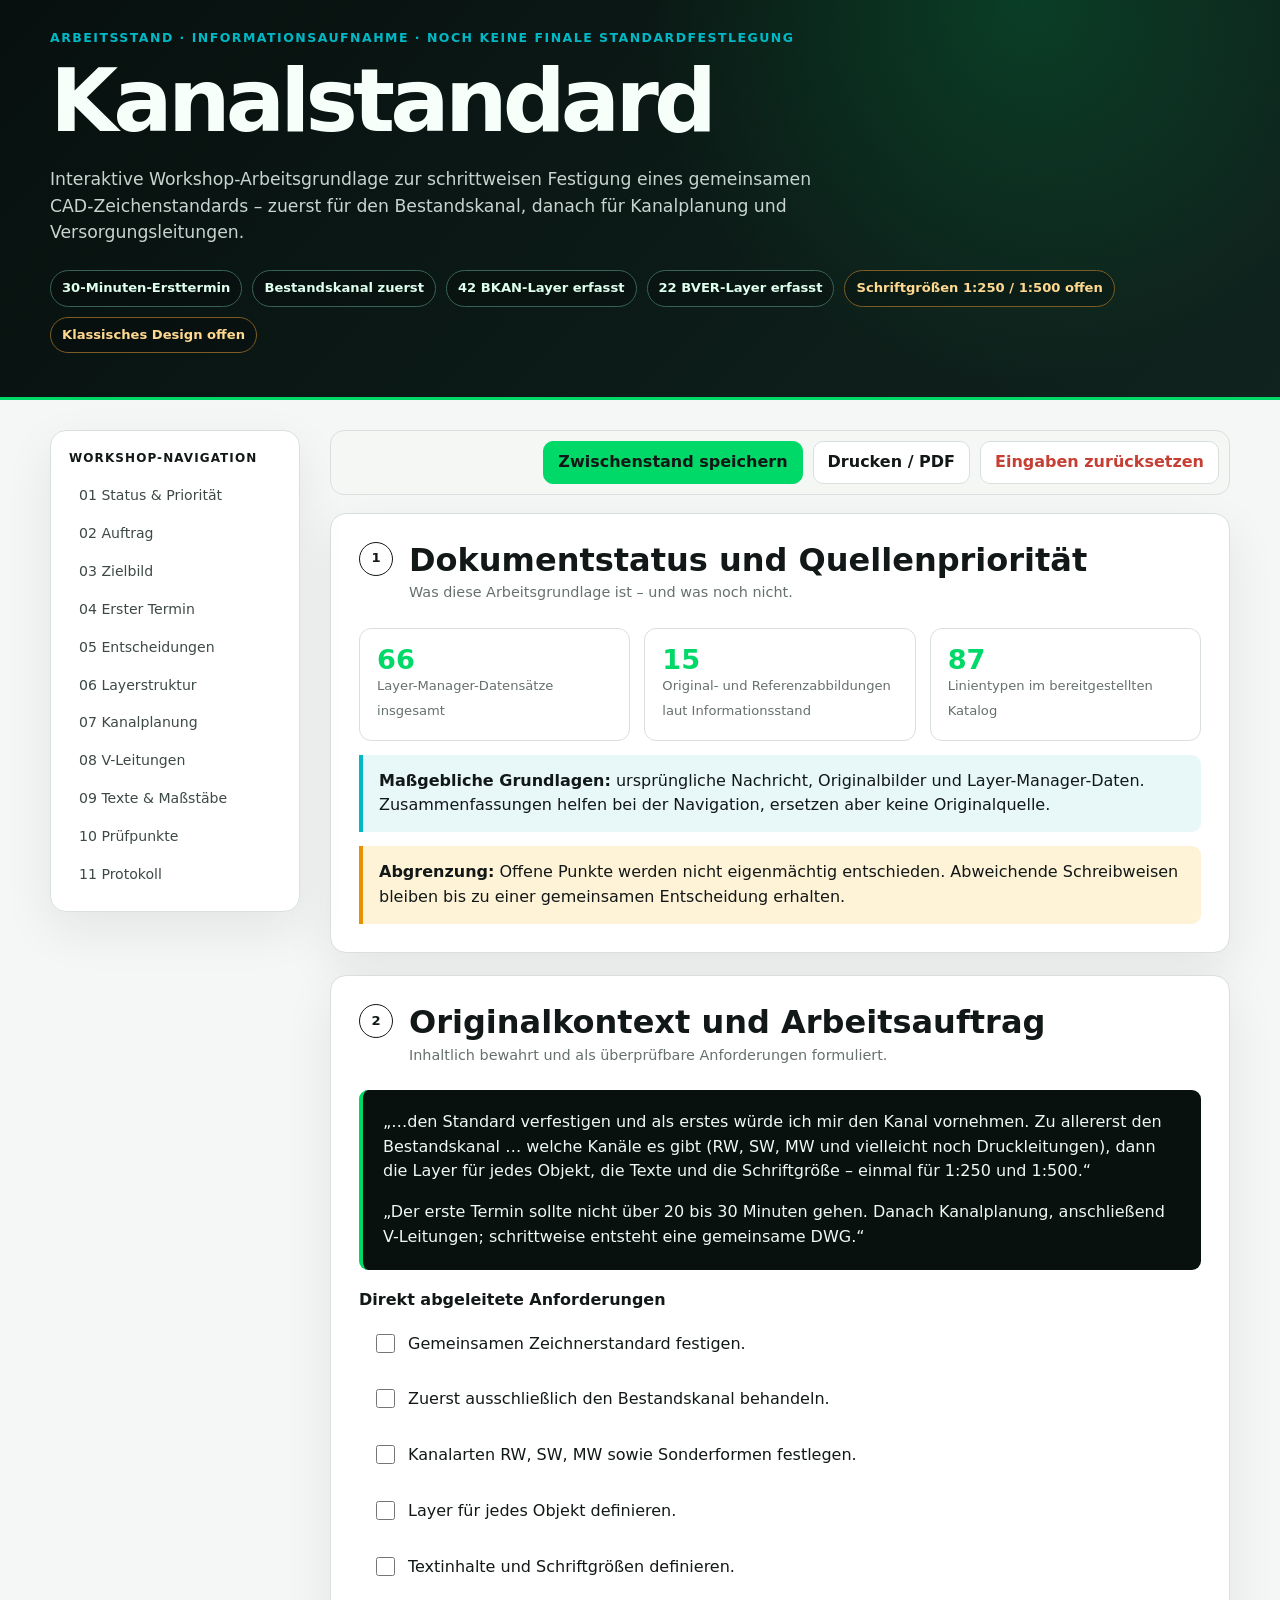
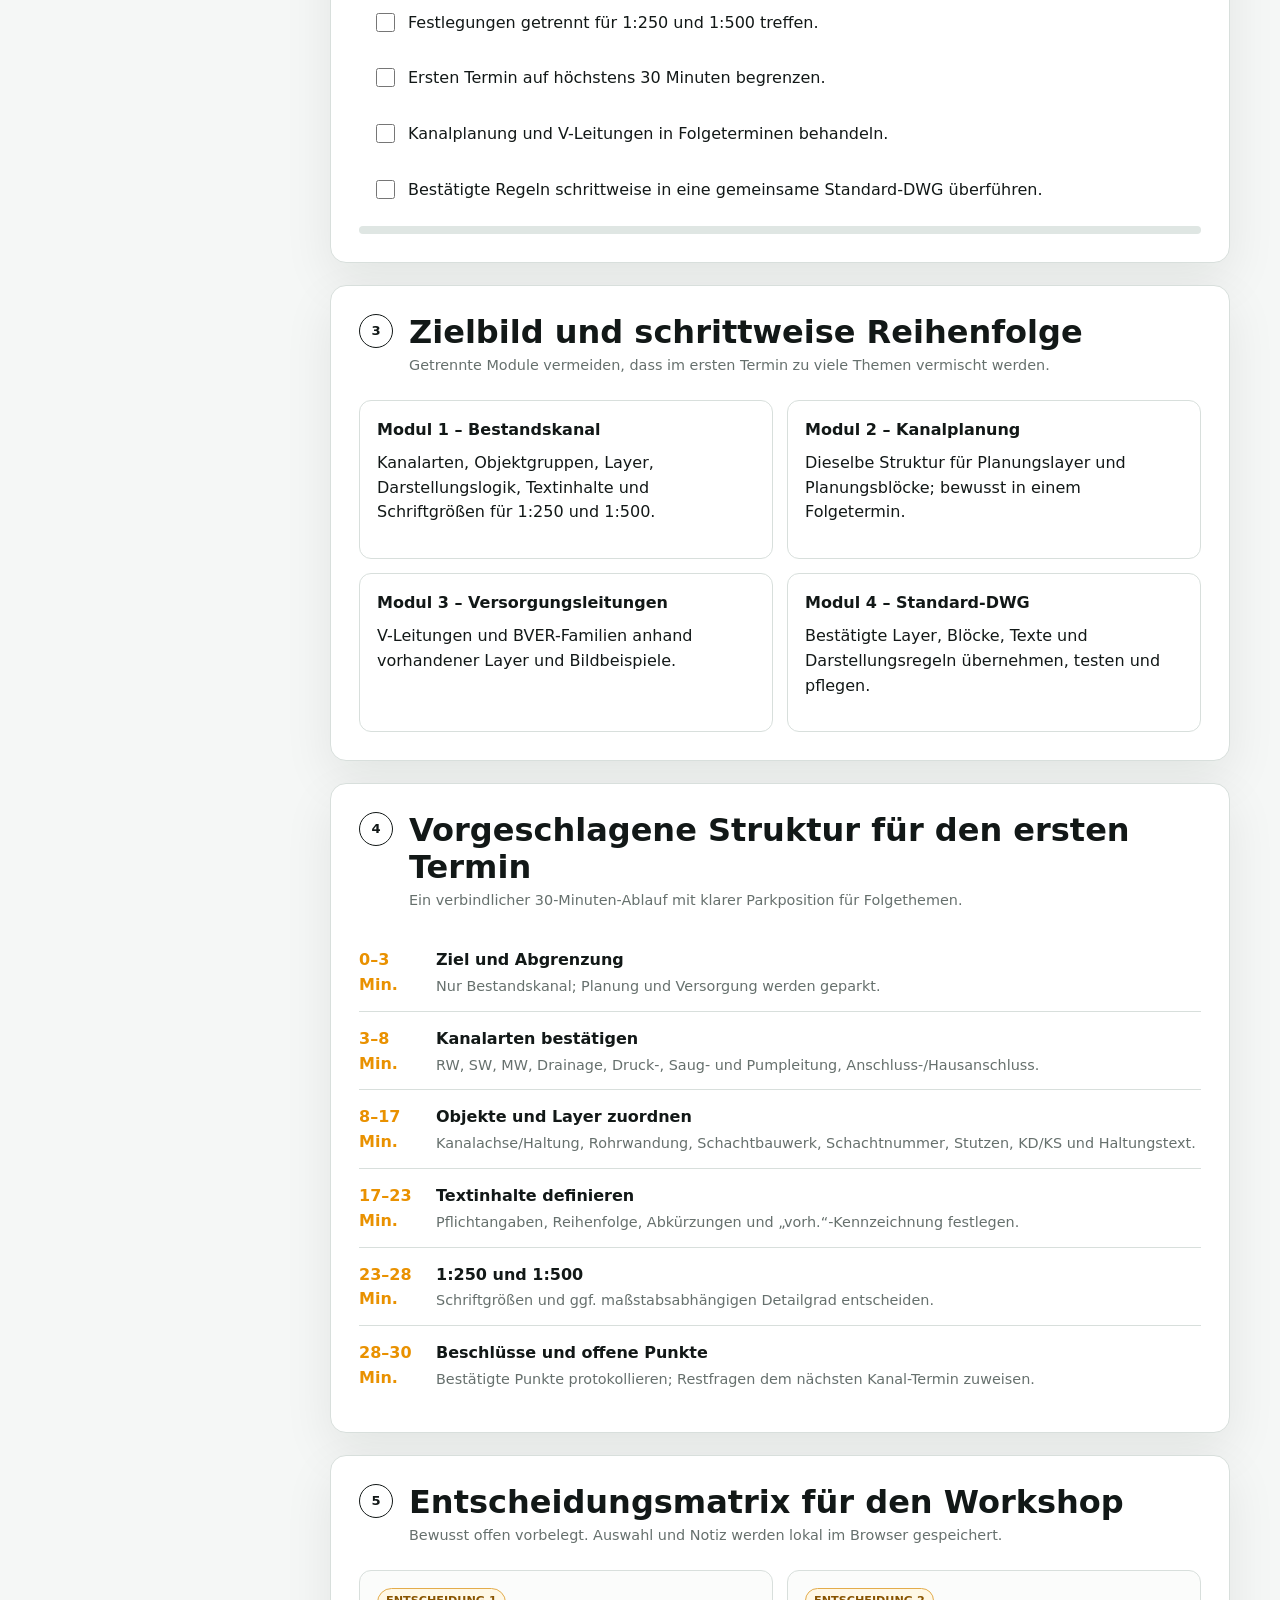
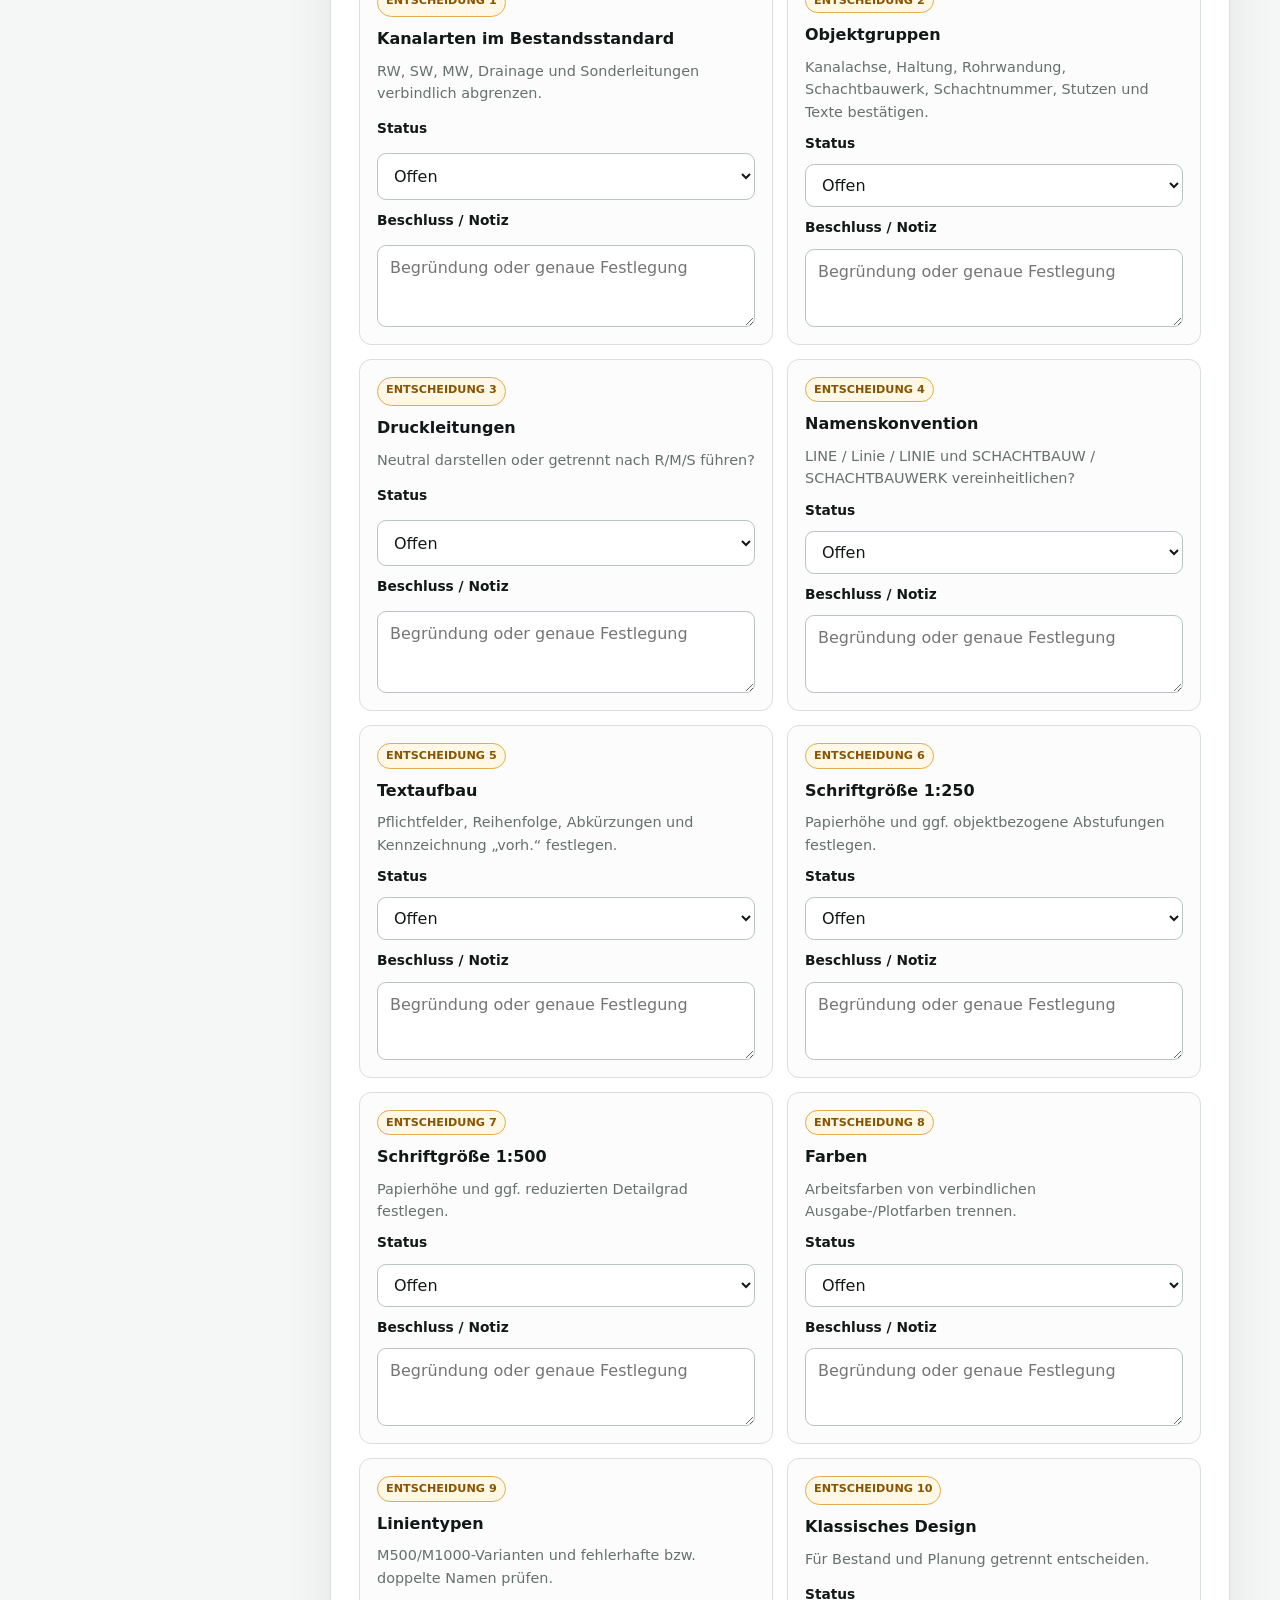
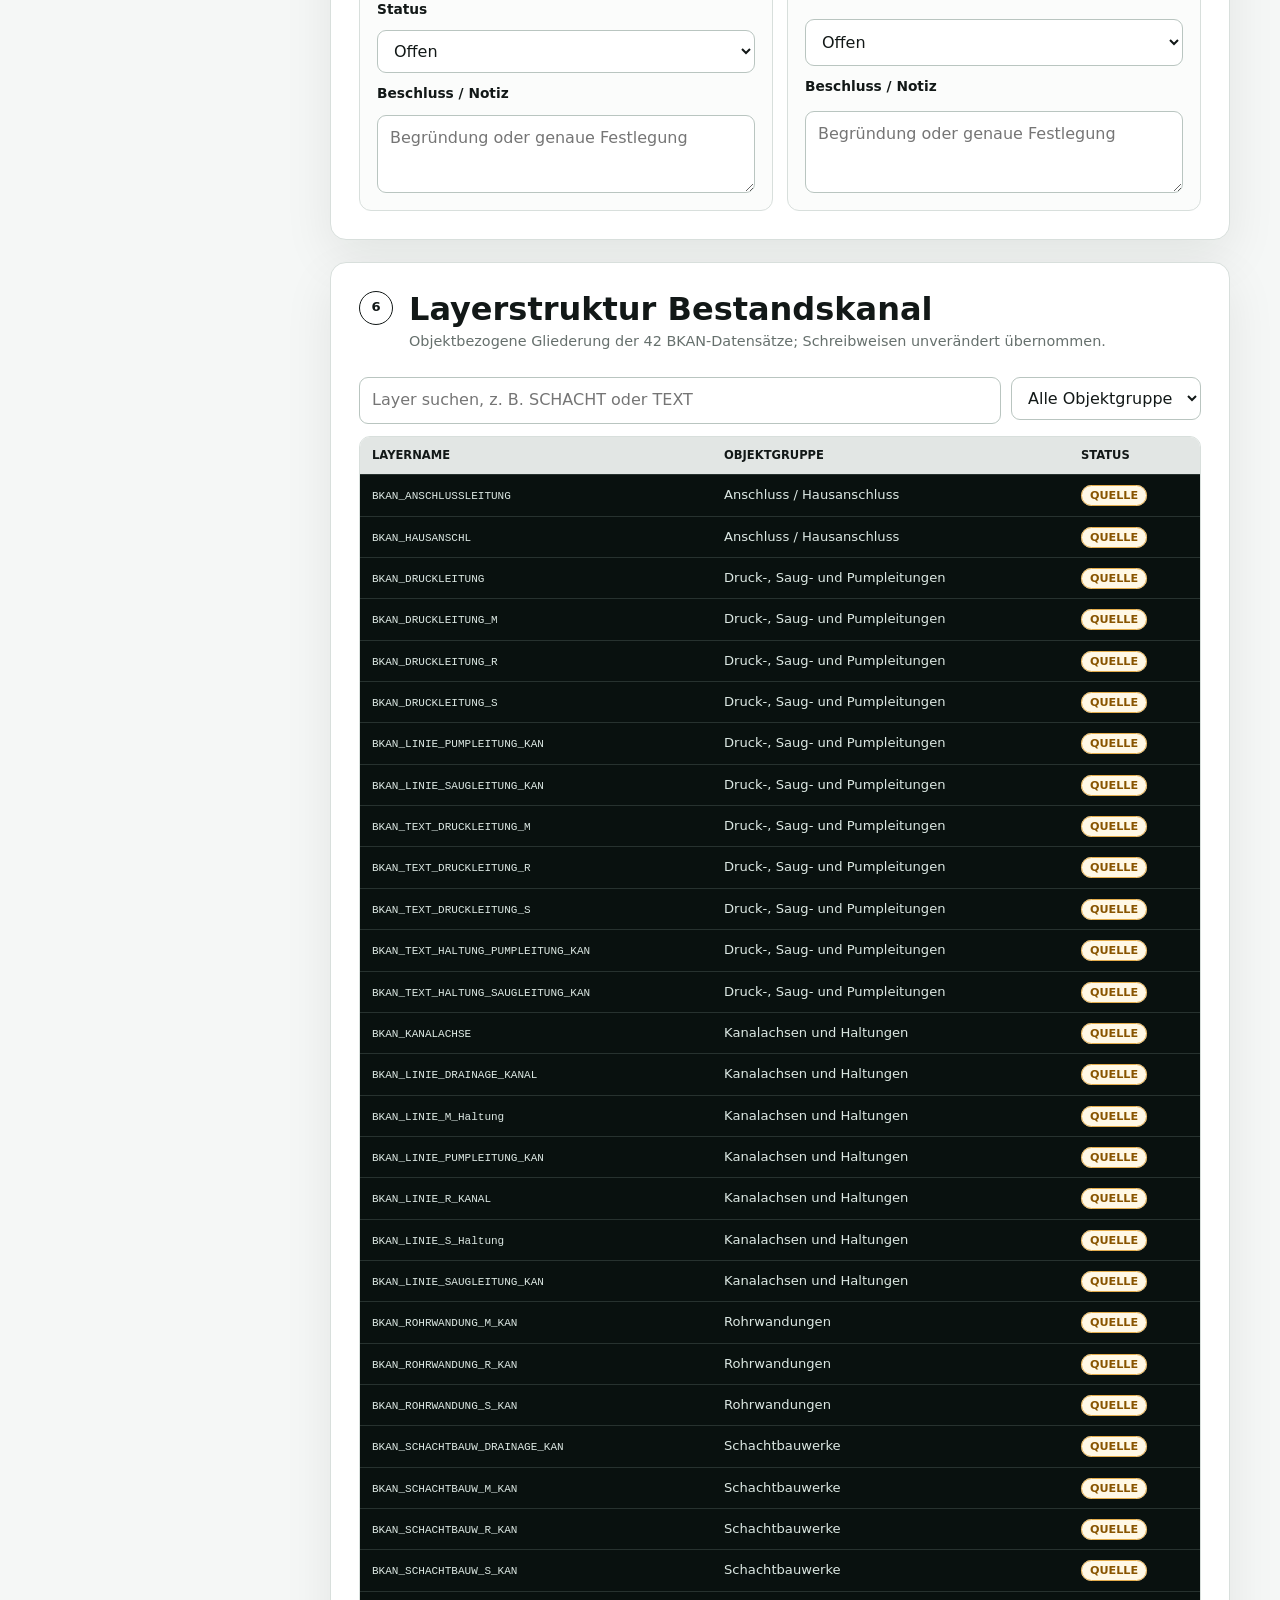
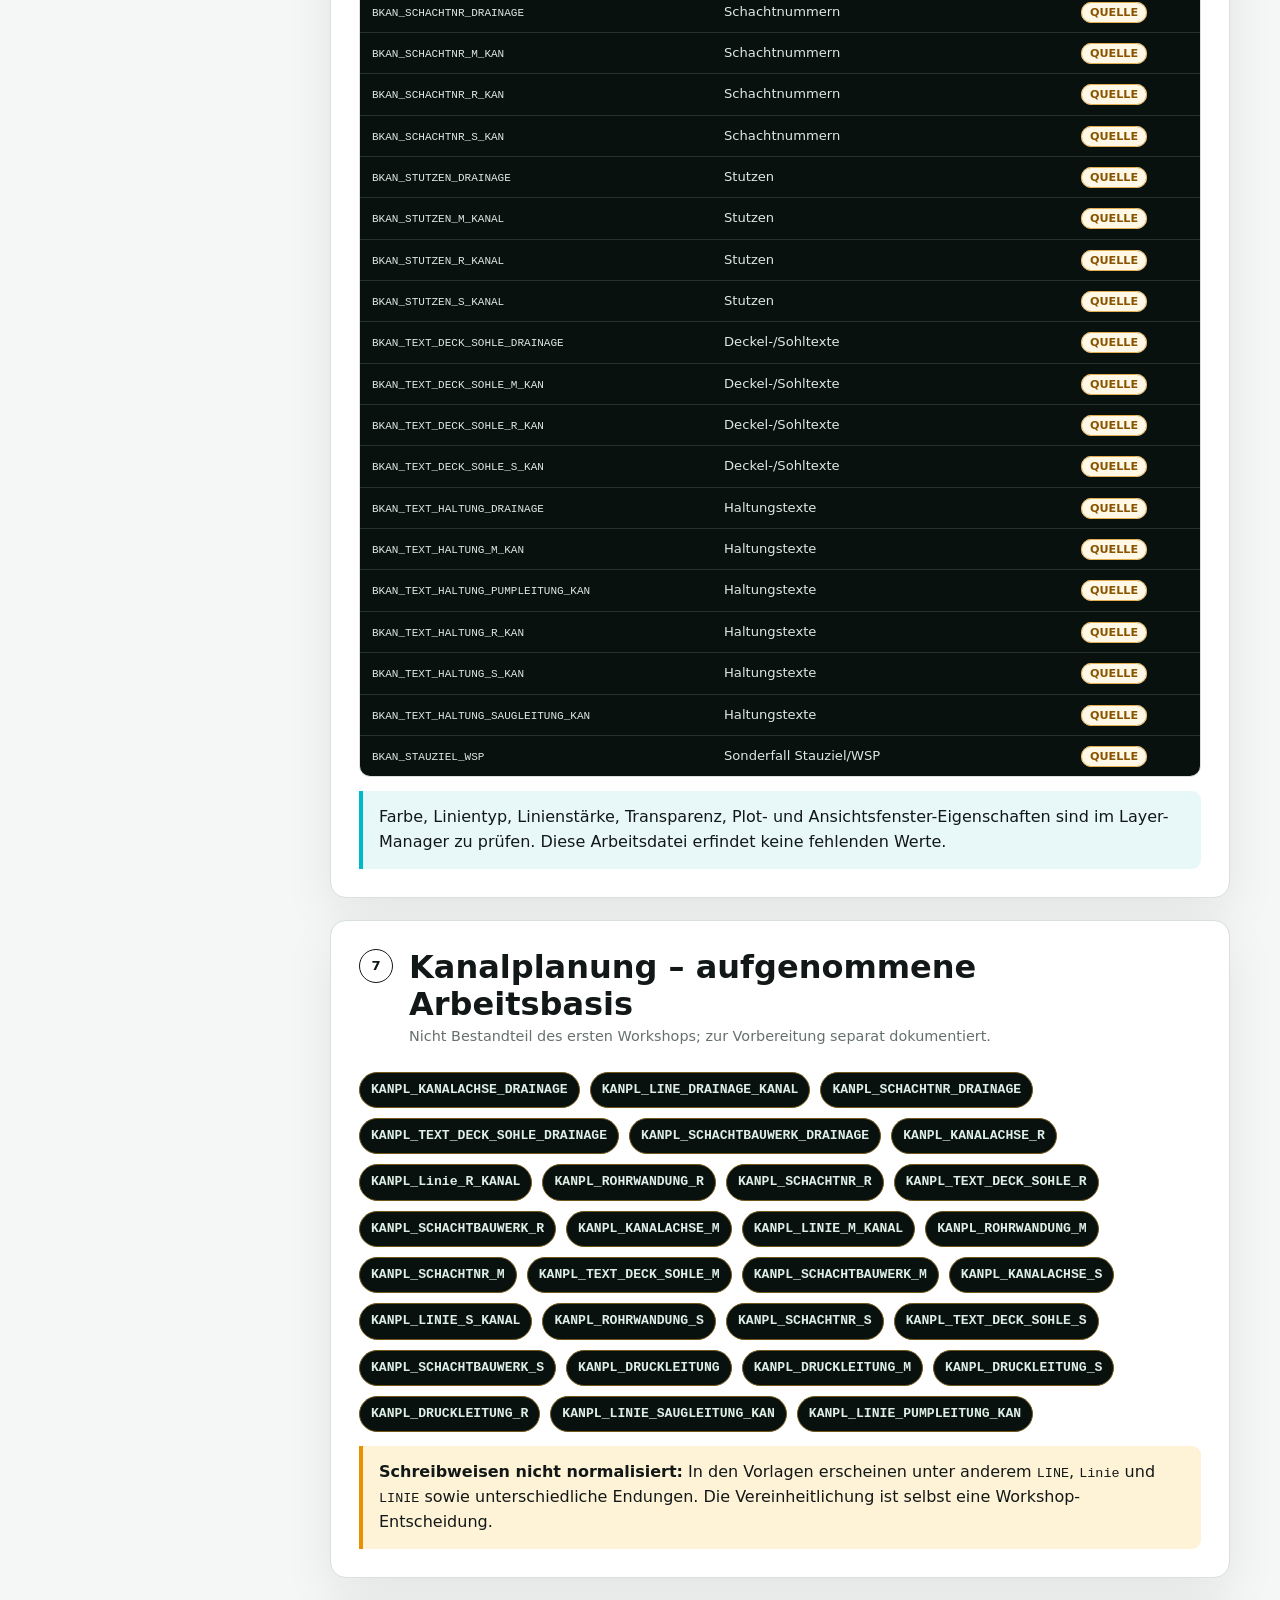
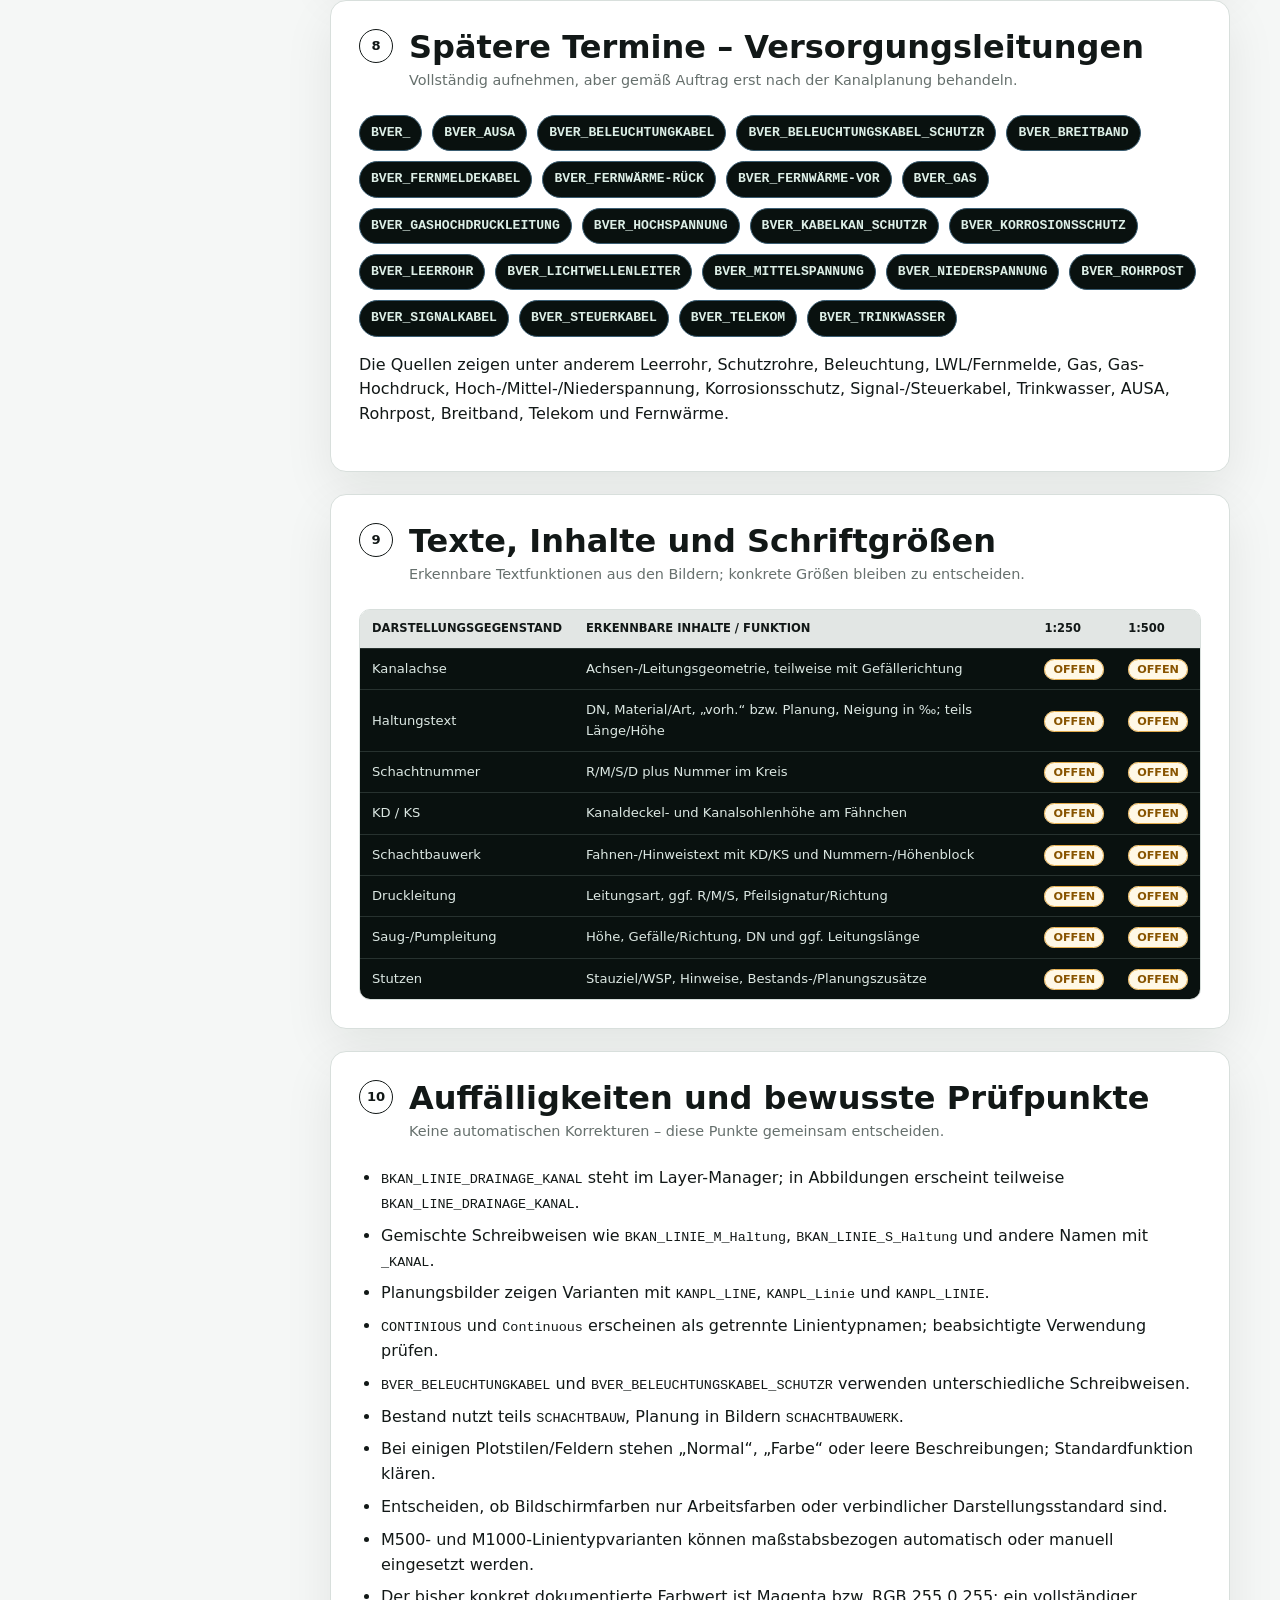
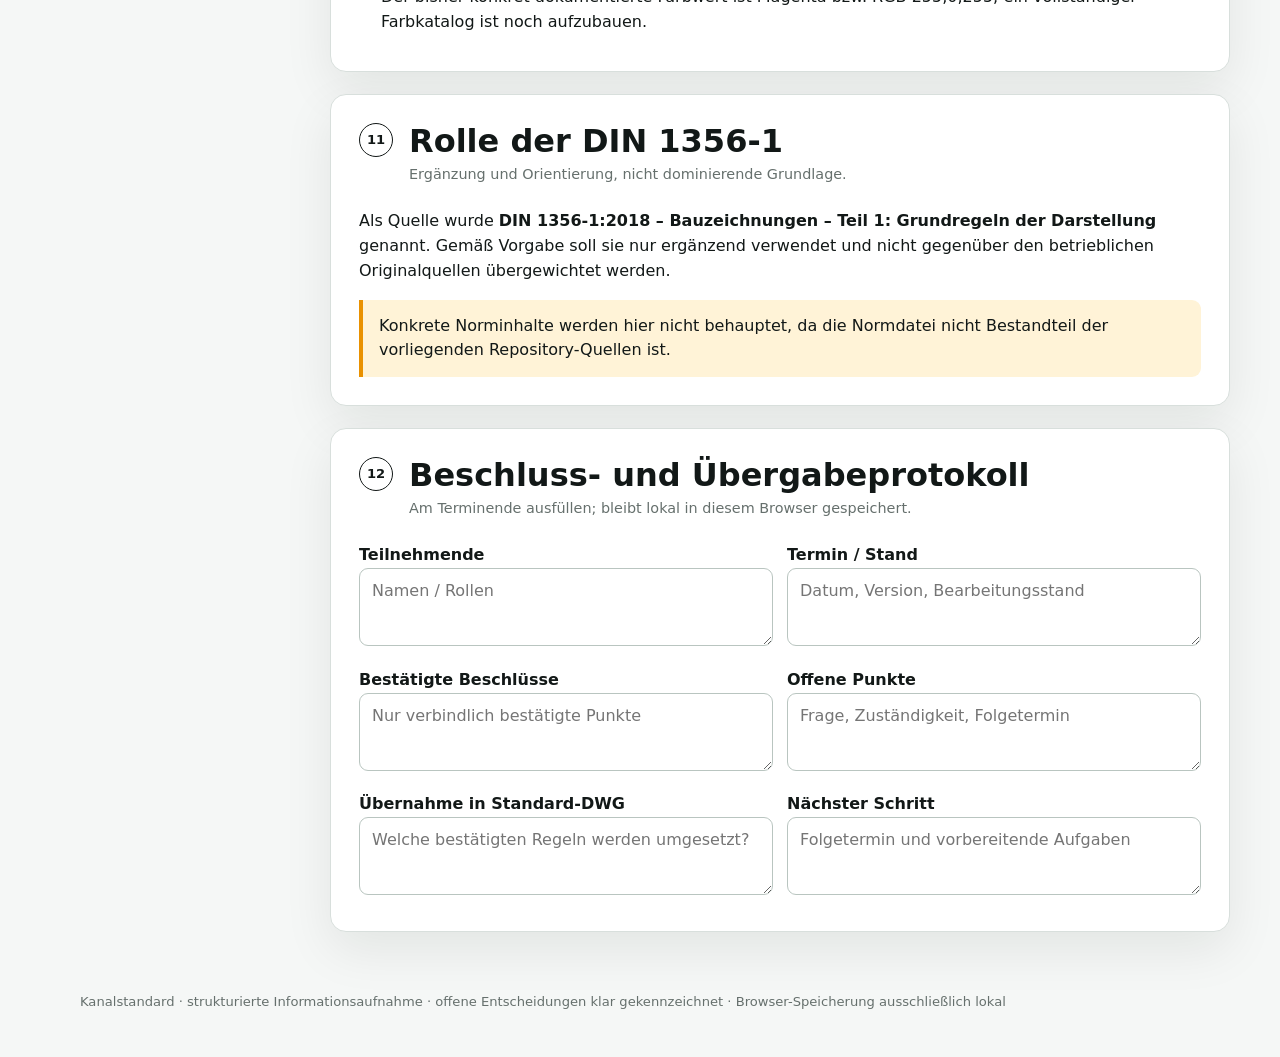
==== kanalstandard-workshop.html @ aa29116a "Add interactive canal standard workshop Co-authored-by: Marshallv2 <Marshallv2@users.noreply.github." ====
<!doctype html>
<html lang="de">
<head>
  <meta charset="utf-8">
  <meta name="viewport" content="width=device-width, initial-scale=1">
  <meta name="description" content="Interaktive Arbeitsgrundlage für den Workshop zum Kanal-Zeichenstandard.">
  <title>Kanalstandard – Workshop-Arbeitsgrundlage</title>
  <style>
    :root {
      --ink: #121817;
      --muted: #66706d;
      --line: #d8dfdc;
      --paper: #f5f7f6;
      --panel: #ffffff;
      --dark: #09110f;
      --green: #00d968;
      --green-soft: #dffbed;
      --cyan: #00b9c6;
      --orange: #e99100;
      --orange-soft: #fff3d7;
      --danger: #c53f35;
      --radius: 16px;
      --shadow: 0 18px 50px rgba(8, 22, 18, .08);
    }

    * { box-sizing: border-box; }
    html { scroll-behavior: smooth; }
    body {
      margin: 0;
      color: var(--ink);
      background: var(--paper);
      font: 16px/1.55 Inter, ui-sans-serif, system-ui, -apple-system, BlinkMacSystemFont, "Segoe UI", sans-serif;
    }
    button, input, select, textarea { font: inherit; }
    button { cursor: pointer; }
    a { color: inherit; }

    .hero {
      padding: 28px max(24px, calc((100vw - 1180px) / 2)) 44px;
      color: #f7fffb;
      background:
        radial-gradient(circle at 80% 0%, rgba(0, 217, 104, .18), transparent 35%),
        linear-gradient(135deg, #07100e, #10231e);
      border-bottom: 3px solid var(--green);
    }
    .eyebrow {
      margin: 0 0 12px;
      color: var(--cyan);
      font-size: .78rem;
      font-weight: 800;
      letter-spacing: .12em;
      text-transform: uppercase;
    }
    h1 {
      max-width: 850px;
      margin: 0;
      font-size: clamp(2.5rem, 7vw, 5.5rem);
      line-height: .96;
      letter-spacing: -.055em;
    }
    .lede {
      max-width: 780px;
      margin: 22px 0 0;
      color: #c7d4cf;
      font-size: 1.08rem;
    }
    .hero-meta, .toolbar, .chips {
      display: flex;
      flex-wrap: wrap;
      gap: 10px;
    }
    .hero-meta { margin-top: 24px; }
    .pill, .chip {
      display: inline-flex;
      align-items: center;
      gap: 7px;
      padding: 7px 11px;
      border-radius: 999px;
      font-size: .82rem;
      font-weight: 700;
    }
    .pill {
      color: #dfffee;
      border: 1px solid #386257;
      background: rgba(0, 0, 0, .22);
    }
    .pill.open { color: #ffd990; border-color: #7c5c24; }

    .app-shell {
      display: grid;
      grid-template-columns: 250px minmax(0, 930px);
      gap: 30px;
      max-width: 1240px;
      margin: 0 auto;
      padding: 30px;
    }
    nav {
      position: sticky;
      top: 20px;
      align-self: start;
      padding: 18px;
      border: 1px solid var(--line);
      border-radius: var(--radius);
      background: rgba(255, 255, 255, .94);
      box-shadow: var(--shadow);
    }
    nav strong {
      display: block;
      margin-bottom: 10px;
      font-size: .75rem;
      letter-spacing: .09em;
      text-transform: uppercase;
    }
    nav a {
      display: block;
      padding: 8px 10px;
      color: #3d4945;
      border-radius: 9px;
      text-decoration: none;
      font-size: .88rem;
    }
    nav a:hover, nav a:focus { color: var(--ink); background: var(--green-soft); }
    main { min-width: 0; }

    .toolbar {
      position: sticky;
      z-index: 3;
      top: 16px;
      justify-content: flex-end;
      margin-bottom: 18px;
      padding: 10px;
      border: 1px solid var(--line);
      border-radius: 14px;
      background: rgba(245, 247, 246, .9);
      backdrop-filter: blur(10px);
    }
    .btn {
      min-height: 40px;
      padding: 8px 14px;
      color: var(--ink);
      border: 1px solid var(--line);
      border-radius: 10px;
      background: white;
      font-weight: 750;
    }
    .btn:hover, .btn:focus { border-color: var(--green); }
    .btn.primary { border-color: var(--green); background: var(--green); }
    .btn.danger { color: var(--danger); }

    section {
      margin-bottom: 22px;
      padding: 28px;
      scroll-margin-top: 90px;
      border: 1px solid var(--line);
      border-radius: var(--radius);
      background: var(--panel);
      box-shadow: var(--shadow);
    }
    .section-heading {
      display: grid;
      grid-template-columns: 38px 1fr;
      gap: 12px;
      align-items: start;
      margin-bottom: 24px;
    }
    .section-number {
      display: grid;
      width: 34px;
      height: 34px;
      place-items: center;
      border: 1.5px solid var(--ink);
      border-radius: 50%;
      font-size: .82rem;
      font-weight: 850;
    }
    h2, h3, p { margin-top: 0; }
    h2 { margin-bottom: 3px; font-size: clamp(1.45rem, 3vw, 2rem); line-height: 1.15; }
    h3 { margin-bottom: 8px; font-size: 1rem; }
    .subtitle { margin: 0; color: var(--muted); font-size: .9rem; }
    .grid-2, .grid-3 {
      display: grid;
      gap: 14px;
    }
    .grid-2 { grid-template-columns: repeat(2, minmax(0, 1fr)); }
    .grid-3 { grid-template-columns: repeat(3, minmax(0, 1fr)); }
    .stat, .module, .decision, .layer-group {
      padding: 17px;
      border: 1px solid var(--line);
      border-radius: 12px;
      background: #fff;
    }
    .stat b { display: block; color: var(--green); font-size: 1.7rem; line-height: 1; }
    .stat span { color: var(--muted); font-size: .82rem; }
    .notice {
      margin-top: 14px;
      padding: 14px 16px;
      border-left: 4px solid var(--cyan);
      border-radius: 0 9px 9px 0;
      background: #e8f8f8;
    }
    .notice.warning { border-color: var(--orange); background: var(--orange-soft); }
    .notice strong { font-weight: 850; }
    blockquote {
      margin: 0 0 18px;
      padding: 20px;
      color: #eef8f4;
      border-left: 4px solid var(--green);
      border-radius: 9px;
      background: var(--dark);
    }
    blockquote p:last-child { margin-bottom: 0; }

    .checklist { display: grid; gap: 9px; }
    .check-row {
      display: flex;
      gap: 10px;
      align-items: flex-start;
      padding: 10px 12px;
      border: 1px solid transparent;
      border-radius: 9px;
    }
    .check-row:hover { border-color: var(--line); background: #fafcfb; }
    .check-row input { width: 19px; height: 19px; margin-top: 2px; accent-color: var(--green); }
    .check-row input:checked + span { color: var(--muted); text-decoration: line-through; }

    .agenda { display: grid; gap: 2px; }
    .agenda-row {
      display: grid;
      grid-template-columns: 62px 1fr;
      gap: 15px;
      padding: 13px 0;
      border-bottom: 1px solid var(--line);
    }
    .agenda-row:last-child { border: 0; }
    .agenda-time { color: var(--orange); font-weight: 850; }
    .agenda-row p { margin: 2px 0 0; color: var(--muted); font-size: .9rem; }

    .decision { display: grid; gap: 10px; background: #fbfcfb; }
    .decision label { font-size: .86rem; font-weight: 800; }
    select, textarea, input[type="text"], input[type="search"] {
      width: 100%;
      padding: 10px 12px;
      color: var(--ink);
      border: 1px solid #b9c5c0;
      border-radius: 9px;
      background: white;
    }
    textarea { min-height: 78px; resize: vertical; }
    select:focus, textarea:focus, input:focus { outline: 3px solid var(--green-soft); border-color: var(--green); }
    .status {
      width: fit-content;
      padding: 3px 8px;
      color: #885400;
      border: 1px solid #e3ac4c;
      border-radius: 999px;
      background: #fff8e6;
      font-size: .7rem;
      font-weight: 850;
      text-transform: uppercase;
    }

    .filters {
      display: grid;
      grid-template-columns: 1fr 190px;
      gap: 10px;
      margin-bottom: 12px;
    }
    .table-wrap { overflow: auto; border: 1px solid var(--line); border-radius: 11px; }
    table { width: 100%; border-collapse: collapse; font-size: .82rem; }
    th, td { padding: 10px 12px; text-align: left; border-bottom: 1px solid #27322f; }
    th {
      position: sticky;
      top: 0;
      color: var(--ink);
      background: #e2e6e4;
      font-size: .72rem;
      text-transform: uppercase;
    }
    tbody { color: #dce8e3; background: var(--dark); }
    tr:last-child td { border-bottom: 0; }
    code { color: inherit; font: .84em/1.4 ui-monospace, SFMono-Regular, Menlo, Consolas, monospace; }
    .chip { color: #dceee6; border: 1px solid #294a40; background: var(--dark); font-family: ui-monospace, monospace; }
    .chip[data-group="planung"] { border-color: #725718; }
    .chip[data-group="versorgung"] { border-color: #3a5d72; }
    .layer-group { color: #e4f0eb; background: var(--dark); }
    .layer-group h3 { display: flex; justify-content: space-between; color: var(--green); }
    .layer-group h3 span { color: #8fa09a; font-size: .72rem; font-weight: 500; }
    .layer-group ul { margin: 0; padding: 0; list-style: none; }
    .layer-group li { padding: 4px 0; color: #bdcbc6; font: .76rem ui-monospace, monospace; }

    .issues { margin: 0; padding-left: 22px; }
    .issues li { margin-bottom: 8px; }
    .footer {
      max-width: 1180px;
      margin: 0 auto;
      padding: 8px 30px 45px;
      color: var(--muted);
      font-size: .82rem;
    }
    .progress {
      height: 8px;
      margin-top: 12px;
      overflow: hidden;
      border-radius: 999px;
      background: #dfe6e3;
    }
    .progress span { display: block; width: 0; height: 100%; background: var(--green); transition: width .2s; }
    .sr-only {
      position: absolute;
      width: 1px;
      height: 1px;
      padding: 0;
      margin: -1px;
      overflow: hidden;
      clip: rect(0, 0, 0, 0);
      white-space: nowrap;
      border: 0;
    }

    @media (max-width: 900px) {
      .app-shell { display: block; padding: 18px; }
      nav { position: static; margin-bottom: 18px; columns: 2; }
      nav strong { column-span: all; }
      .grid-3 { grid-template-columns: 1fr; }
    }
    @media (max-width: 650px) {
      .hero { padding-inline: 20px; }
      section { padding: 20px; }
      .grid-2, .filters { grid-template-columns: 1fr; }
      nav { columns: 1; }
      .toolbar { position: static; justify-content: stretch; }
      .toolbar .btn { flex: 1; }
    }
    @media print {
      body { background: white; font-size: 10pt; }
      .hero { padding: 18mm 14mm; color: black; background: white; border-bottom: 2px solid black; }
      .hero .lede, .hero .eyebrow { color: #333; }
      .app-shell { display: block; max-width: none; padding: 8mm 12mm; }
      nav, .toolbar, .filters, .footer { display: none; }
      section { break-inside: avoid; box-shadow: none; margin-bottom: 7mm; padding: 7mm; }
      .layer-group, blockquote, tbody { color: black; background: white; }
      .layer-group li, .layer-group h3, .chip { color: black; }
      .chip { border-color: #777; background: white; }
      textarea { border: 0; }
    }
  </style>
</head>
<body>
  <header class="hero">
    <p class="eyebrow">Arbeitsstand · Informationsaufnahme · noch keine finale Standardfestlegung</p>
    <h1>Kanalstandard</h1>
    <p class="lede">Interaktive Workshop-Arbeitsgrundlage zur schrittweisen Festigung eines gemeinsamen CAD-Zeichenstandards – zuerst für den Bestandskanal, danach für Kanalplanung und Versorgungsleitungen.</p>
    <div class="hero-meta">
      <span class="pill">30-Minuten-Ersttermin</span>
      <span class="pill">Bestandskanal zuerst</span>
      <span class="pill">42 BKAN-Layer erfasst</span>
      <span class="pill">22 BVER-Layer erfasst</span>
      <span class="pill open">Schriftgrößen 1:250 / 1:500 offen</span>
      <span class="pill open">Klassisches Design offen</span>
    </div>
  </header>

  <div class="app-shell">
    <nav aria-label="Inhaltsverzeichnis">
      <strong>Workshop-Navigation</strong>
      <a href="#status">01 Status & Priorität</a>
      <a href="#auftrag">02 Auftrag</a>
      <a href="#zielbild">03 Zielbild</a>
      <a href="#agenda">04 Erster Termin</a>
      <a href="#entscheidungen">05 Entscheidungen</a>
      <a href="#layer">06 Layerstruktur</a>
      <a href="#planung">07 Kanalplanung</a>
      <a href="#versorgung">08 V-Leitungen</a>
      <a href="#texte">09 Texte & Maßstäbe</a>
      <a href="#pruefpunkte">10 Prüfpunkte</a>
      <a href="#protokoll">11 Protokoll</a>
    </nav>

    <main>
      <div class="toolbar" aria-label="Dokumentaktionen">
        <button class="btn primary" type="button" id="save">Zwischenstand speichern</button>
        <button class="btn" type="button" id="print">Drucken / PDF</button>
        <button class="btn danger" type="button" id="reset">Eingaben zurücksetzen</button>
      </div>

      <section id="status">
        <header class="section-heading">
          <span class="section-number">1</span>
          <div><h2>Dokumentstatus und Quellenpriorität</h2><p class="subtitle">Was diese Arbeitsgrundlage ist – und was noch nicht.</p></div>
        </header>
        <div class="grid-3">
          <div class="stat"><b>66</b><span>Layer-Manager-Datensätze insgesamt</span></div>
          <div class="stat"><b>15</b><span>Original- und Referenzabbildungen laut Informationsstand</span></div>
          <div class="stat"><b>87</b><span>Linientypen im bereitgestellten Katalog</span></div>
        </div>
        <div class="notice"><strong>Maßgebliche Grundlagen:</strong> ursprüngliche Nachricht, Originalbilder und Layer-Manager-Daten. Zusammenfassungen helfen bei der Navigation, ersetzen aber keine Originalquelle.</div>
        <div class="notice warning"><strong>Abgrenzung:</strong> Offene Punkte werden nicht eigenmächtig entschieden. Abweichende Schreibweisen bleiben bis zu einer gemeinsamen Entscheidung erhalten.</div>
      </section>

      <section id="auftrag">
        <header class="section-heading">
          <span class="section-number">2</span>
          <div><h2>Originalkontext und Arbeitsauftrag</h2><p class="subtitle">Inhaltlich bewahrt und als überprüfbare Anforderungen formuliert.</p></div>
        </header>
        <blockquote>
          <p>„…den Standard verfestigen und als erstes würde ich mir den Kanal vornehmen. Zu allererst den Bestandskanal … welche Kanäle es gibt (RW, SW, MW und vielleicht noch Druckleitungen), dann die Layer für jedes Objekt, die Texte und die Schriftgröße – einmal für 1:250 und 1:500.“</p>
          <p>„Der erste Termin sollte nicht über 20 bis 30 Minuten gehen. Danach Kanalplanung, anschließend V-Leitungen; schrittweise entsteht eine gemeinsame DWG.“</p>
        </blockquote>
        <h3>Direkt abgeleitete Anforderungen</h3>
        <div class="checklist" data-checklist>
          <label class="check-row"><input type="checkbox" data-store="req-standard"><span>Gemeinsamen Zeichnerstandard festigen.</span></label>
          <label class="check-row"><input type="checkbox" data-store="req-bestand"><span>Zuerst ausschließlich den Bestandskanal behandeln.</span></label>
          <label class="check-row"><input type="checkbox" data-store="req-arten"><span>Kanalarten RW, SW, MW sowie Sonderformen festlegen.</span></label>
          <label class="check-row"><input type="checkbox" data-store="req-layer"><span>Layer für jedes Objekt definieren.</span></label>
          <label class="check-row"><input type="checkbox" data-store="req-text"><span>Textinhalte und Schriftgrößen definieren.</span></label>
          <label class="check-row"><input type="checkbox" data-store="req-scale"><span>Festlegungen getrennt für 1:250 und 1:500 treffen.</span></label>
          <label class="check-row"><input type="checkbox" data-store="req-time"><span>Ersten Termin auf höchstens 30 Minuten begrenzen.</span></label>
          <label class="check-row"><input type="checkbox" data-store="req-sequence"><span>Kanalplanung und V-Leitungen in Folgeterminen behandeln.</span></label>
          <label class="check-row"><input type="checkbox" data-store="req-dwg"><span>Bestätigte Regeln schrittweise in eine gemeinsame Standard-DWG überführen.</span></label>
        </div>
        <div class="progress" aria-label="Fortschritt Anforderungen"><span id="requirement-progress"></span></div>
      </section>

      <section id="zielbild">
        <header class="section-heading">
          <span class="section-number">3</span>
          <div><h2>Zielbild und schrittweise Reihenfolge</h2><p class="subtitle">Getrennte Module vermeiden, dass im ersten Termin zu viele Themen vermischt werden.</p></div>
        </header>
        <div class="grid-2">
          <article class="module"><h3>Modul 1 – Bestandskanal</h3><p>Kanalarten, Objektgruppen, Layer, Darstellungslogik, Textinhalte und Schriftgrößen für 1:250 und 1:500.</p></article>
          <article class="module"><h3>Modul 2 – Kanalplanung</h3><p>Dieselbe Struktur für Planungslayer und Planungsblöcke; bewusst in einem Folgetermin.</p></article>
          <article class="module"><h3>Modul 3 – Versorgungsleitungen</h3><p>V-Leitungen und BVER-Familien anhand vorhandener Layer und Bildbeispiele.</p></article>
          <article class="module"><h3>Modul 4 – Standard-DWG</h3><p>Bestätigte Layer, Blöcke, Texte und Darstellungsregeln übernehmen, testen und pflegen.</p></article>
        </div>
      </section>

      <section id="agenda">
        <header class="section-heading">
          <span class="section-number">4</span>
          <div><h2>Vorgeschlagene Struktur für den ersten Termin</h2><p class="subtitle">Ein verbindlicher 30-Minuten-Ablauf mit klarer Parkposition für Folgethemen.</p></div>
        </header>
        <div class="agenda">
          <div class="agenda-row"><span class="agenda-time">0–3 Min.</span><div><strong>Ziel und Abgrenzung</strong><p>Nur Bestandskanal; Planung und Versorgung werden geparkt.</p></div></div>
          <div class="agenda-row"><span class="agenda-time">3–8 Min.</span><div><strong>Kanalarten bestätigen</strong><p>RW, SW, MW, Drainage, Druck-, Saug- und Pumpleitung, Anschluss-/Hausanschluss.</p></div></div>
          <div class="agenda-row"><span class="agenda-time">8–17 Min.</span><div><strong>Objekte und Layer zuordnen</strong><p>Kanalachse/Haltung, Rohrwandung, Schachtbauwerk, Schachtnummer, Stutzen, KD/KS und Haltungstext.</p></div></div>
          <div class="agenda-row"><span class="agenda-time">17–23 Min.</span><div><strong>Textinhalte definieren</strong><p>Pflichtangaben, Reihenfolge, Abkürzungen und „vorh.“-Kennzeichnung festlegen.</p></div></div>
          <div class="agenda-row"><span class="agenda-time">23–28 Min.</span><div><strong>1:250 und 1:500</strong><p>Schriftgrößen und ggf. maßstabsabhängigen Detailgrad entscheiden.</p></div></div>
          <div class="agenda-row"><span class="agenda-time">28–30 Min.</span><div><strong>Beschlüsse und offene Punkte</strong><p>Bestätigte Punkte protokollieren; Restfragen dem nächsten Kanal-Termin zuweisen.</p></div></div>
        </div>
      </section>

      <section id="entscheidungen">
        <header class="section-heading">
          <span class="section-number">5</span>
          <div><h2>Entscheidungsmatrix für den Workshop</h2><p class="subtitle">Bewusst offen vorbelegt. Auswahl und Notiz werden lokal im Browser gespeichert.</p></div>
        </header>
        <div class="grid-2" id="decision-grid"></div>
      </section>

      <section id="layer">
        <header class="section-heading">
          <span class="section-number">6</span>
          <div><h2>Layerstruktur Bestandskanal</h2><p class="subtitle">Objektbezogene Gliederung der 42 BKAN-Datensätze; Schreibweisen unverändert übernommen.</p></div>
        </header>
        <div class="filters">
          <label><span class="sr-only">Layer suchen</span><input id="layer-search" type="search" placeholder="Layer suchen, z. B. SCHACHT oder TEXT"></label>
          <label><span class="sr-only">Gruppe filtern</span><select id="layer-filter"><option value="">Alle Objektgruppen</option></select></label>
        </div>
        <div class="table-wrap">
          <table>
            <thead><tr><th>Layername</th><th>Objektgruppe</th><th>Status</th></tr></thead>
            <tbody id="layer-table"></tbody>
          </table>
        </div>
        <div class="notice">Farbe, Linientyp, Linienstärke, Transparenz, Plot- und Ansichtsfenster-Eigenschaften sind im Layer-Manager zu prüfen. Diese Arbeitsdatei erfindet keine fehlenden Werte.</div>
      </section>

      <section id="planung">
        <header class="section-heading">
          <span class="section-number">7</span>
          <div><h2>Kanalplanung – aufgenommene Arbeitsbasis</h2><p class="subtitle">Nicht Bestandteil des ersten Workshops; zur Vorbereitung separat dokumentiert.</p></div>
        </header>
        <div class="chips" id="planung-chips"></div>
        <div class="notice warning"><strong>Schreibweisen nicht normalisiert:</strong> In den Vorlagen erscheinen unter anderem <code>LINE</code>, <code>Linie</code> und <code>LINIE</code> sowie unterschiedliche Endungen. Die Vereinheitlichung ist selbst eine Workshop-Entscheidung.</div>
      </section>

      <section id="versorgung">
        <header class="section-heading">
          <span class="section-number">8</span>
          <div><h2>Spätere Termine – Versorgungsleitungen</h2><p class="subtitle">Vollständig aufnehmen, aber gemäß Auftrag erst nach der Kanalplanung behandeln.</p></div>
        </header>
        <div class="chips" id="versorgung-chips"></div>
        <p style="margin-top:16px">Die Quellen zeigen unter anderem Leerrohr, Schutzrohre, Beleuchtung, LWL/Fernmelde, Gas, Gas-Hochdruck, Hoch-/Mittel-/Niederspannung, Korrosionsschutz, Signal-/Steuerkabel, Trinkwasser, AUSA, Rohrpost, Breitband, Telekom und Fernwärme.</p>
      </section>

      <section id="texte">
        <header class="section-heading">
          <span class="section-number">9</span>
          <div><h2>Texte, Inhalte und Schriftgrößen</h2><p class="subtitle">Erkennbare Textfunktionen aus den Bildern; konkrete Größen bleiben zu entscheiden.</p></div>
        </header>
        <div class="table-wrap">
          <table>
            <thead><tr><th>Darstellungsgegenstand</th><th>Erkennbare Inhalte / Funktion</th><th>1:250</th><th>1:500</th></tr></thead>
            <tbody>
              <tr><td>Kanalachse</td><td>Achsen-/Leitungsgeometrie, teilweise mit Gefällerichtung</td><td><span class="status">offen</span></td><td><span class="status">offen</span></td></tr>
              <tr><td>Haltungstext</td><td>DN, Material/Art, „vorh.“ bzw. Planung, Neigung in ‰; teils Länge/Höhe</td><td><span class="status">offen</span></td><td><span class="status">offen</span></td></tr>
              <tr><td>Schachtnummer</td><td>R/M/S/D plus Nummer im Kreis</td><td><span class="status">offen</span></td><td><span class="status">offen</span></td></tr>
              <tr><td>KD / KS</td><td>Kanaldeckel- und Kanalsohlenhöhe am Fähnchen</td><td><span class="status">offen</span></td><td><span class="status">offen</span></td></tr>
              <tr><td>Schachtbauwerk</td><td>Fahnen-/Hinweistext mit KD/KS und Nummern-/Höhenblock</td><td><span class="status">offen</span></td><td><span class="status">offen</span></td></tr>
              <tr><td>Druckleitung</td><td>Leitungsart, ggf. R/M/S, Pfeilsignatur/Richtung</td><td><span class="status">offen</span></td><td><span class="status">offen</span></td></tr>
              <tr><td>Saug-/Pumpleitung</td><td>Höhe, Gefälle/Richtung, DN und ggf. Leitungslänge</td><td><span class="status">offen</span></td><td><span class="status">offen</span></td></tr>
              <tr><td>Stutzen</td><td>Stauziel/WSP, Hinweise, Bestands-/Planungszusätze</td><td><span class="status">offen</span></td><td><span class="status">offen</span></td></tr>
            </tbody>
          </table>
        </div>
      </section>

      <section id="pruefpunkte">
        <header class="section-heading">
          <span class="section-number">10</span>
          <div><h2>Auffälligkeiten und bewusste Prüfpunkte</h2><p class="subtitle">Keine automatischen Korrekturen – diese Punkte gemeinsam entscheiden.</p></div>
        </header>
        <ul class="issues">
          <li><code>BKAN_LINIE_DRAINAGE_KANAL</code> steht im Layer-Manager; in Abbildungen erscheint teilweise <code>BKAN_LINE_DRAINAGE_KANAL</code>.</li>
          <li>Gemischte Schreibweisen wie <code>BKAN_LINIE_M_Haltung</code>, <code>BKAN_LINIE_S_Haltung</code> und andere Namen mit <code>_KANAL</code>.</li>
          <li>Planungsbilder zeigen Varianten mit <code>KANPL_LINE</code>, <code>KANPL_Linie</code> und <code>KANPL_LINIE</code>.</li>
          <li><code>CONTINIOUS</code> und <code>Continuous</code> erscheinen als getrennte Linientypnamen; beabsichtigte Verwendung prüfen.</li>
          <li><code>BVER_BELEUCHTUNGKABEL</code> und <code>BVER_BELEUCHTUNGSKABEL_SCHUTZR</code> verwenden unterschiedliche Schreibweisen.</li>
          <li>Bestand nutzt teils <code>SCHACHTBAUW</code>, Planung in Bildern <code>SCHACHTBAUWERK</code>.</li>
          <li>Bei einigen Plotstilen/Feldern stehen „Normal“, „Farbe“ oder leere Beschreibungen; Standardfunktion klären.</li>
          <li>Entscheiden, ob Bildschirmfarben nur Arbeitsfarben oder verbindlicher Darstellungsstandard sind.</li>
          <li>M500- und M1000-Linientypvarianten können maßstabsbezogen automatisch oder manuell eingesetzt werden.</li>
          <li>Der bisher konkret dokumentierte Farbwert ist Magenta bzw. RGB 255,0,255; ein vollständiger Farbkatalog ist noch aufzubauen.</li>
        </ul>
      </section>

      <section id="norm">
        <header class="section-heading">
          <span class="section-number">11</span>
          <div><h2>Rolle der DIN 1356-1</h2><p class="subtitle">Ergänzung und Orientierung, nicht dominierende Grundlage.</p></div>
        </header>
        <p>Als Quelle wurde <strong>DIN 1356-1:2018 – Bauzeichnungen – Teil 1: Grundregeln der Darstellung</strong> genannt. Gemäß Vorgabe soll sie nur ergänzend verwendet und nicht gegenüber den betrieblichen Originalquellen übergewichtet werden.</p>
        <div class="notice warning">Konkrete Norminhalte werden hier nicht behauptet, da die Normdatei nicht Bestandteil der vorliegenden Repository-Quellen ist.</div>
      </section>

      <section id="protokoll">
        <header class="section-heading">
          <span class="section-number">12</span>
          <div><h2>Beschluss- und Übergabeprotokoll</h2><p class="subtitle">Am Terminende ausfüllen; bleibt lokal in diesem Browser gespeichert.</p></div>
        </header>
        <div class="grid-2">
          <div><label for="participants"><strong>Teilnehmende</strong></label><textarea id="participants" data-store="participants" placeholder="Namen / Rollen"></textarea></div>
          <div><label for="date"><strong>Termin / Stand</strong></label><textarea id="date" data-store="date" placeholder="Datum, Version, Bearbeitungsstand"></textarea></div>
          <div><label for="decided"><strong>Bestätigte Beschlüsse</strong></label><textarea id="decided" data-store="decided" placeholder="Nur verbindlich bestätigte Punkte"></textarea></div>
          <div><label for="open"><strong>Offene Punkte</strong></label><textarea id="open" data-store="open" placeholder="Frage, Zuständigkeit, Folgetermin"></textarea></div>
          <div><label for="dwg"><strong>Übernahme in Standard-DWG</strong></label><textarea id="dwg" data-store="dwg" placeholder="Welche bestätigten Regeln werden umgesetzt?"></textarea></div>
          <div><label for="next"><strong>Nächster Schritt</strong></label><textarea id="next" data-store="next" placeholder="Folgetermin und vorbereitende Aufgaben"></textarea></div>
        </div>
      </section>
    </main>
  </div>

  <footer class="footer">Kanalstandard · strukturierte Informationsaufnahme · offene Entscheidungen klar gekennzeichnet · Browser-Speicherung ausschließlich lokal</footer>

  <script>
    const STORAGE_KEY = "kanalstandard-workshop-v1";

    const decisions = [
      ["Kanalarten im Bestandsstandard", "RW, SW, MW, Drainage und Sonderleitungen verbindlich abgrenzen."],
      ["Objektgruppen", "Kanalachse, Haltung, Rohrwandung, Schachtbauwerk, Schachtnummer, Stutzen und Texte bestätigen."],
      ["Druckleitungen", "Neutral darstellen oder getrennt nach R/M/S führen?"],
      ["Namenskonvention", "LINE / Linie / LINIE und SCHACHTBAUW / SCHACHTBAUWERK vereinheitlichen?"],
      ["Textaufbau", "Pflichtfelder, Reihenfolge, Abkürzungen und Kennzeichnung „vorh.“ festlegen."],
      ["Schriftgröße 1:250", "Papierhöhe und ggf. objektbezogene Abstufungen festlegen."],
      ["Schriftgröße 1:500", "Papierhöhe und ggf. reduzierten Detailgrad festlegen."],
      ["Farben", "Arbeitsfarben von verbindlichen Ausgabe-/Plotfarben trennen."],
      ["Linientypen", "M500/M1000-Varianten und fehlerhafte bzw. doppelte Namen prüfen."],
      ["Klassisches Design", "Für Bestand und Planung getrennt entscheiden."]
    ];

    const layerGroups = {
      "Anschluss / Hausanschluss": ["BKAN_ANSCHLUSSLEITUNG", "BKAN_HAUSANSCHL"],
      "Druck-, Saug- und Pumpleitungen": [
        "BKAN_DRUCKLEITUNG", "BKAN_DRUCKLEITUNG_M", "BKAN_DRUCKLEITUNG_R", "BKAN_DRUCKLEITUNG_S",
        "BKAN_LINIE_PUMPLEITUNG_KAN", "BKAN_LINIE_SAUGLEITUNG_KAN",
        "BKAN_TEXT_DRUCKLEITUNG_M", "BKAN_TEXT_DRUCKLEITUNG_R", "BKAN_TEXT_DRUCKLEITUNG_S",
        "BKAN_TEXT_HALTUNG_PUMPLEITUNG_KAN", "BKAN_TEXT_HALTUNG_SAUGLEITUNG_KAN"
      ],
      "Kanalachsen und Haltungen": [
        "BKAN_KANALACHSE", "BKAN_LINIE_DRAINAGE_KANAL", "BKAN_LINIE_M_Haltung",
        "BKAN_LINIE_PUMPLEITUNG_KAN", "BKAN_LINIE_R_KANAL", "BKAN_LINIE_S_Haltung", "BKAN_LINIE_SAUGLEITUNG_KAN"
      ],
      "Rohrwandungen": ["BKAN_ROHRWANDUNG_M_KAN", "BKAN_ROHRWANDUNG_R_KAN", "BKAN_ROHRWANDUNG_S_KAN"],
      "Schachtbauwerke": ["BKAN_SCHACHTBAUW_DRAINAGE_KAN", "BKAN_SCHACHTBAUW_M_KAN", "BKAN_SCHACHTBAUW_R_KAN", "BKAN_SCHACHTBAUW_S_KAN"],
      "Schachtnummern": ["BKAN_SCHACHTNR_DRAINAGE", "BKAN_SCHACHTNR_M_KAN", "BKAN_SCHACHTNR_R_KAN", "BKAN_SCHACHTNR_S_KAN"],
      "Stutzen": ["BKAN_STUTZEN_DRAINAGE", "BKAN_STUTZEN_M_KANAL", "BKAN_STUTZEN_R_KANAL", "BKAN_STUTZEN_S_KANAL"],
      "Deckel-/Sohltexte": ["BKAN_TEXT_DECK_SOHLE_DRAINAGE", "BKAN_TEXT_DECK_SOHLE_M_KAN", "BKAN_TEXT_DECK_SOHLE_R_KAN", "BKAN_TEXT_DECK_SOHLE_S_KAN"],
      "Haltungstexte": [
        "BKAN_TEXT_HALTUNG_DRAINAGE", "BKAN_TEXT_HALTUNG_M_KAN", "BKAN_TEXT_HALTUNG_PUMPLEITUNG_KAN",
        "BKAN_TEXT_HALTUNG_R_KAN", "BKAN_TEXT_HALTUNG_S_KAN", "BKAN_TEXT_HALTUNG_SAUGLEITUNG_KAN"
      ],
      "Sonderfall Stauziel/WSP": ["BKAN_STAUZIEL_WSP"]
    };

    const planLayers = [
      "KANPL_KANALACHSE_DRAINAGE", "KANPL_LINE_DRAINAGE_KANAL", "KANPL_SCHACHTNR_DRAINAGE",
      "KANPL_TEXT_DECK_SOHLE_DRAINAGE", "KANPL_SCHACHTBAUWERK_DRAINAGE", "KANPL_KANALACHSE_R",
      "KANPL_Linie_R_KANAL", "KANPL_ROHRWANDUNG_R", "KANPL_SCHACHTNR_R", "KANPL_TEXT_DECK_SOHLE_R",
      "KANPL_SCHACHTBAUWERK_R", "KANPL_KANALACHSE_M", "KANPL_LINIE_M_KANAL", "KANPL_ROHRWANDUNG_M",
      "KANPL_SCHACHTNR_M", "KANPL_TEXT_DECK_SOHLE_M", "KANPL_SCHACHTBAUWERK_M", "KANPL_KANALACHSE_S",
      "KANPL_LINIE_S_KANAL", "KANPL_ROHRWANDUNG_S", "KANPL_SCHACHTNR_S", "KANPL_TEXT_DECK_SOHLE_S",
      "KANPL_SCHACHTBAUWERK_S", "KANPL_DRUCKLEITUNG", "KANPL_DRUCKLEITUNG_M", "KANPL_DRUCKLEITUNG_S",
      "KANPL_DRUCKLEITUNG_R", "KANPL_LINIE_SAUGLEITUNG_KAN", "KANPL_LINIE_PUMPLEITUNG_KAN"
    ];

    const supplyLayers = [
      "BVER_", "BVER_AUSA", "BVER_BELEUCHTUNGKABEL", "BVER_BELEUCHTUNGSKABEL_SCHUTZR", "BVER_BREITBAND",
      "BVER_FERNMELDEKABEL", "BVER_FERNWÄRME-RÜCK", "BVER_FERNWÄRME-VOR", "BVER_GAS",
      "BVER_GASHOCHDRUCKLEITUNG", "BVER_HOCHSPANNUNG", "BVER_KABELKAN_SCHUTZR", "BVER_KORROSIONSSCHUTZ",
      "BVER_LEERROHR", "BVER_LICHTWELLENLEITER", "BVER_MITTELSPANNUNG", "BVER_NIEDERSPANNUNG",
      "BVER_ROHRPOST", "BVER_SIGNALKABEL", "BVER_STEUERKABEL", "BVER_TELEKOM", "BVER_TRINKWASSER"
    ];

    const state = JSON.parse(localStorage.getItem(STORAGE_KEY) || "{}");
    const store = () => localStorage.setItem(STORAGE_KEY, JSON.stringify(state));

    function renderDecisions() {
      const grid = document.querySelector("#decision-grid");
      decisions.forEach(([title, text], index) => {
        const article = document.createElement("article");
        article.className = "decision";
        article.innerHTML = `
          <span class="status">Entscheidung ${index + 1}</span>
          <div><h3>${title}</h3><p class="subtitle">${text}</p></div>
          <label for="decision-${index}">Status</label>
          <select id="decision-${index}" data-decision="${index}">
            <option value="offen">Offen</option>
            <option value="bestaetigt">Bestätigt</option>
            <option value="vertagt">Vertagt</option>
            <option value="nicht-relevant">Nicht relevant</option>
          </select>
          <label for="decision-note-${index}">Beschluss / Notiz</label>
          <textarea id="decision-note-${index}" data-decision-note="${index}" placeholder="Begründung oder genaue Festlegung"></textarea>`;
        grid.append(article);
      });
    }

    function renderLayers() {
      const tbody = document.querySelector("#layer-table");
      const query = document.querySelector("#layer-search").value.trim().toLowerCase();
      const filter = document.querySelector("#layer-filter").value;
      tbody.innerHTML = "";
      Object.entries(layerGroups).forEach(([group, names]) => {
        if (filter && filter !== group) return;
        names.forEach(name => {
          if (query && !`${name} ${group}`.toLowerCase().includes(query)) return;
          const row = document.createElement("tr");
          row.innerHTML = `<td><code>${name}</code></td><td>${group}</td><td><span class="status">Quelle</span></td>`;
          tbody.append(row);
        });
      });
      if (!tbody.children.length) tbody.innerHTML = `<tr><td colspan="3">Keine passenden Layer gefunden.</td></tr>`;
    }

    function renderChips(id, values, group) {
      document.querySelector(id).innerHTML = values.map(value => `<span class="chip" data-group="${group}">${value}</span>`).join("");
    }

    function updateProgress() {
      const checks = [...document.querySelectorAll("[data-checklist] input")];
      const complete = checks.filter(check => check.checked).length;
      document.querySelector("#requirement-progress").style.width = `${(complete / checks.length) * 100}%`;
    }

    function bindPersistence() {
      document.querySelectorAll("[data-store]").forEach(field => {
        const key = field.dataset.store;
        if (state[key] !== undefined) field.type === "checkbox" ? field.checked = state[key] : field.value = state[key];
        field.addEventListener("input", () => {
          state[key] = field.type === "checkbox" ? field.checked : field.value;
          store();
          updateProgress();
        });
      });
      document.querySelectorAll("[data-decision]").forEach(field => {
        const key = `decision-${field.dataset.decision}`;
        field.value = state[key] || "offen";
        field.addEventListener("change", () => { state[key] = field.value; store(); });
      });
      document.querySelectorAll("[data-decision-note]").forEach(field => {
        const key = `decision-note-${field.dataset.decisionNote}`;
        field.value = state[key] || "";
        field.addEventListener("input", () => { state[key] = field.value; store(); });
      });
      updateProgress();
    }

    renderDecisions();
    renderChips("#planung-chips", planLayers, "planung");
    renderChips("#versorgung-chips", supplyLayers, "versorgung");

    const filter = document.querySelector("#layer-filter");
    Object.keys(layerGroups).forEach(group => filter.add(new Option(group, group)));
    document.querySelector("#layer-search").addEventListener("input", renderLayers);
    filter.addEventListener("change", renderLayers);
    renderLayers();
    bindPersistence();

    document.querySelector("#save").addEventListener("click", event => {
      store();
      const original = event.currentTarget.textContent;
      event.currentTarget.textContent = "Gespeichert ✓";
      setTimeout(() => event.currentTarget.textContent = original, 1400);
    });
    document.querySelector("#print").addEventListener("click", () => window.print());
    document.querySelector("#reset").addEventListener("click", () => {
      if (!window.confirm("Alle lokal gespeicherten Workshop-Eingaben löschen?")) return;
      localStorage.removeItem(STORAGE_KEY);
      window.location.reload();
    });
  </script>
</body>
</html>
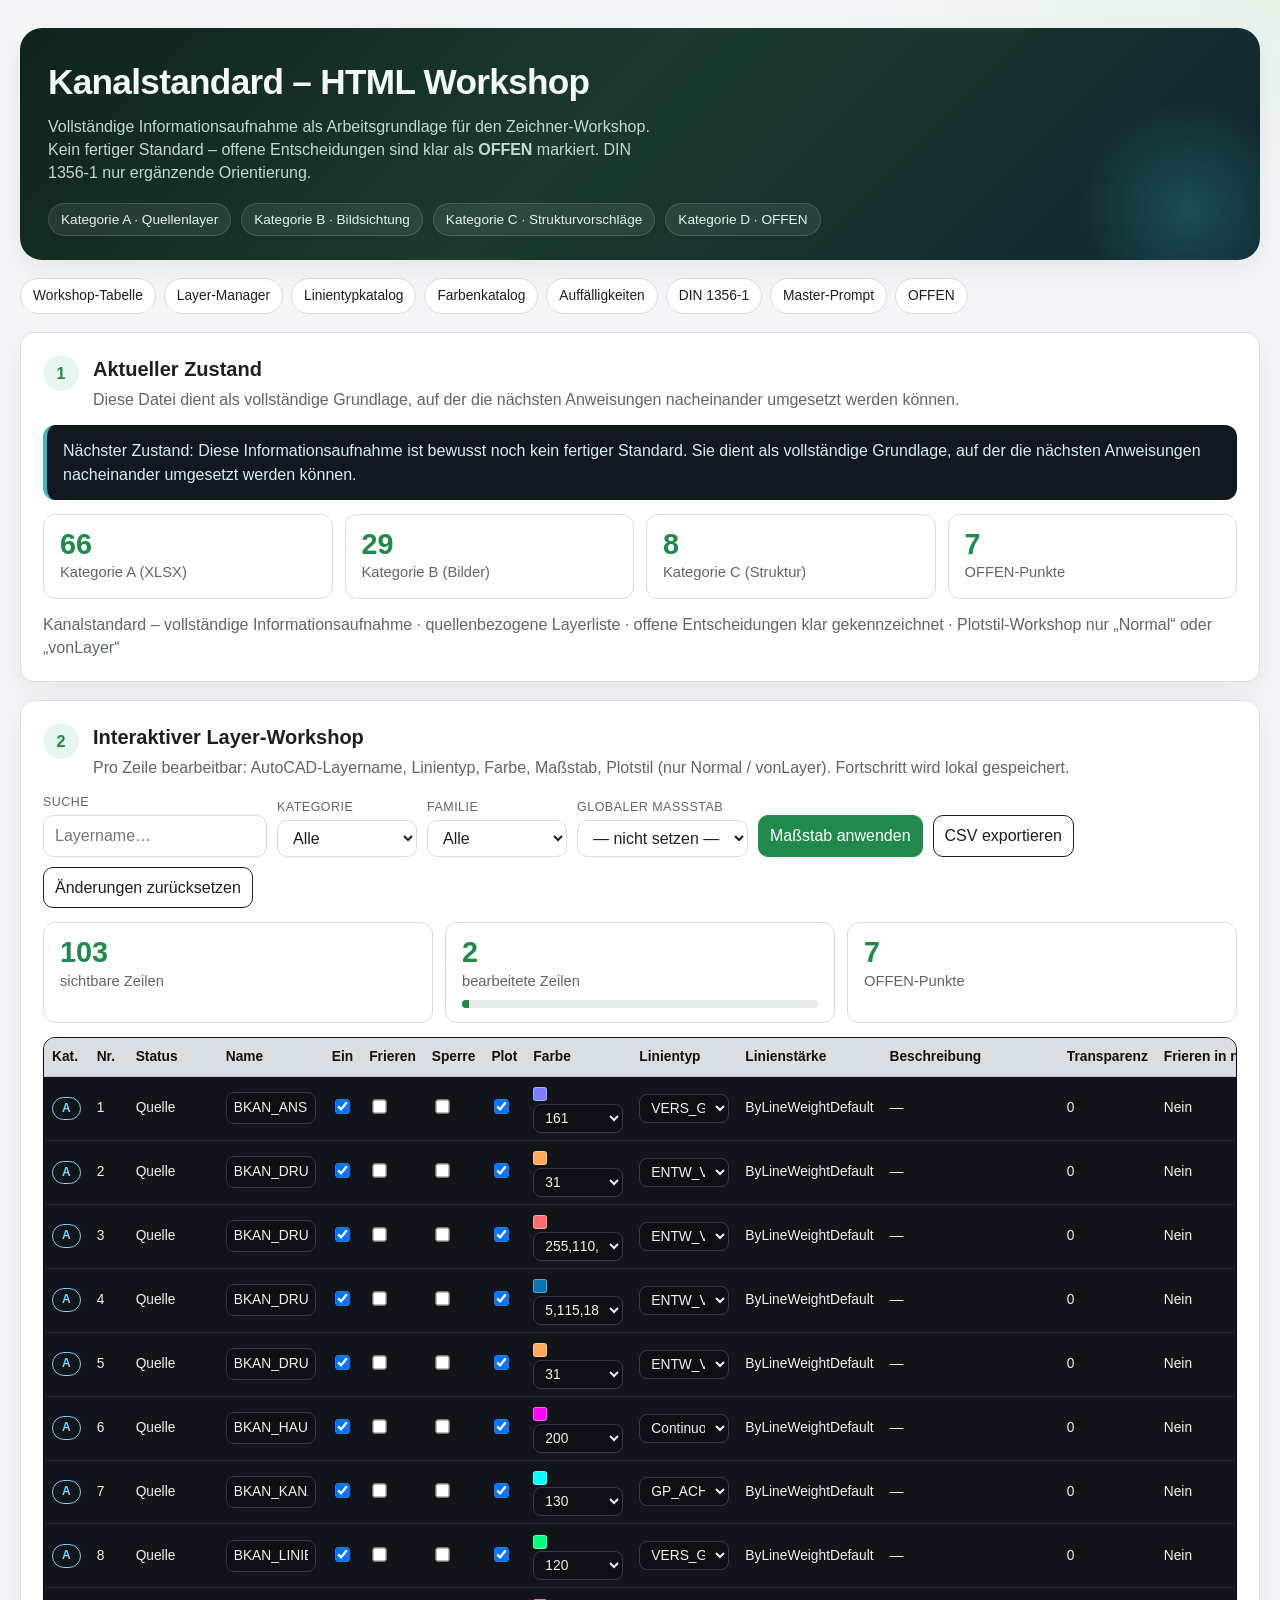
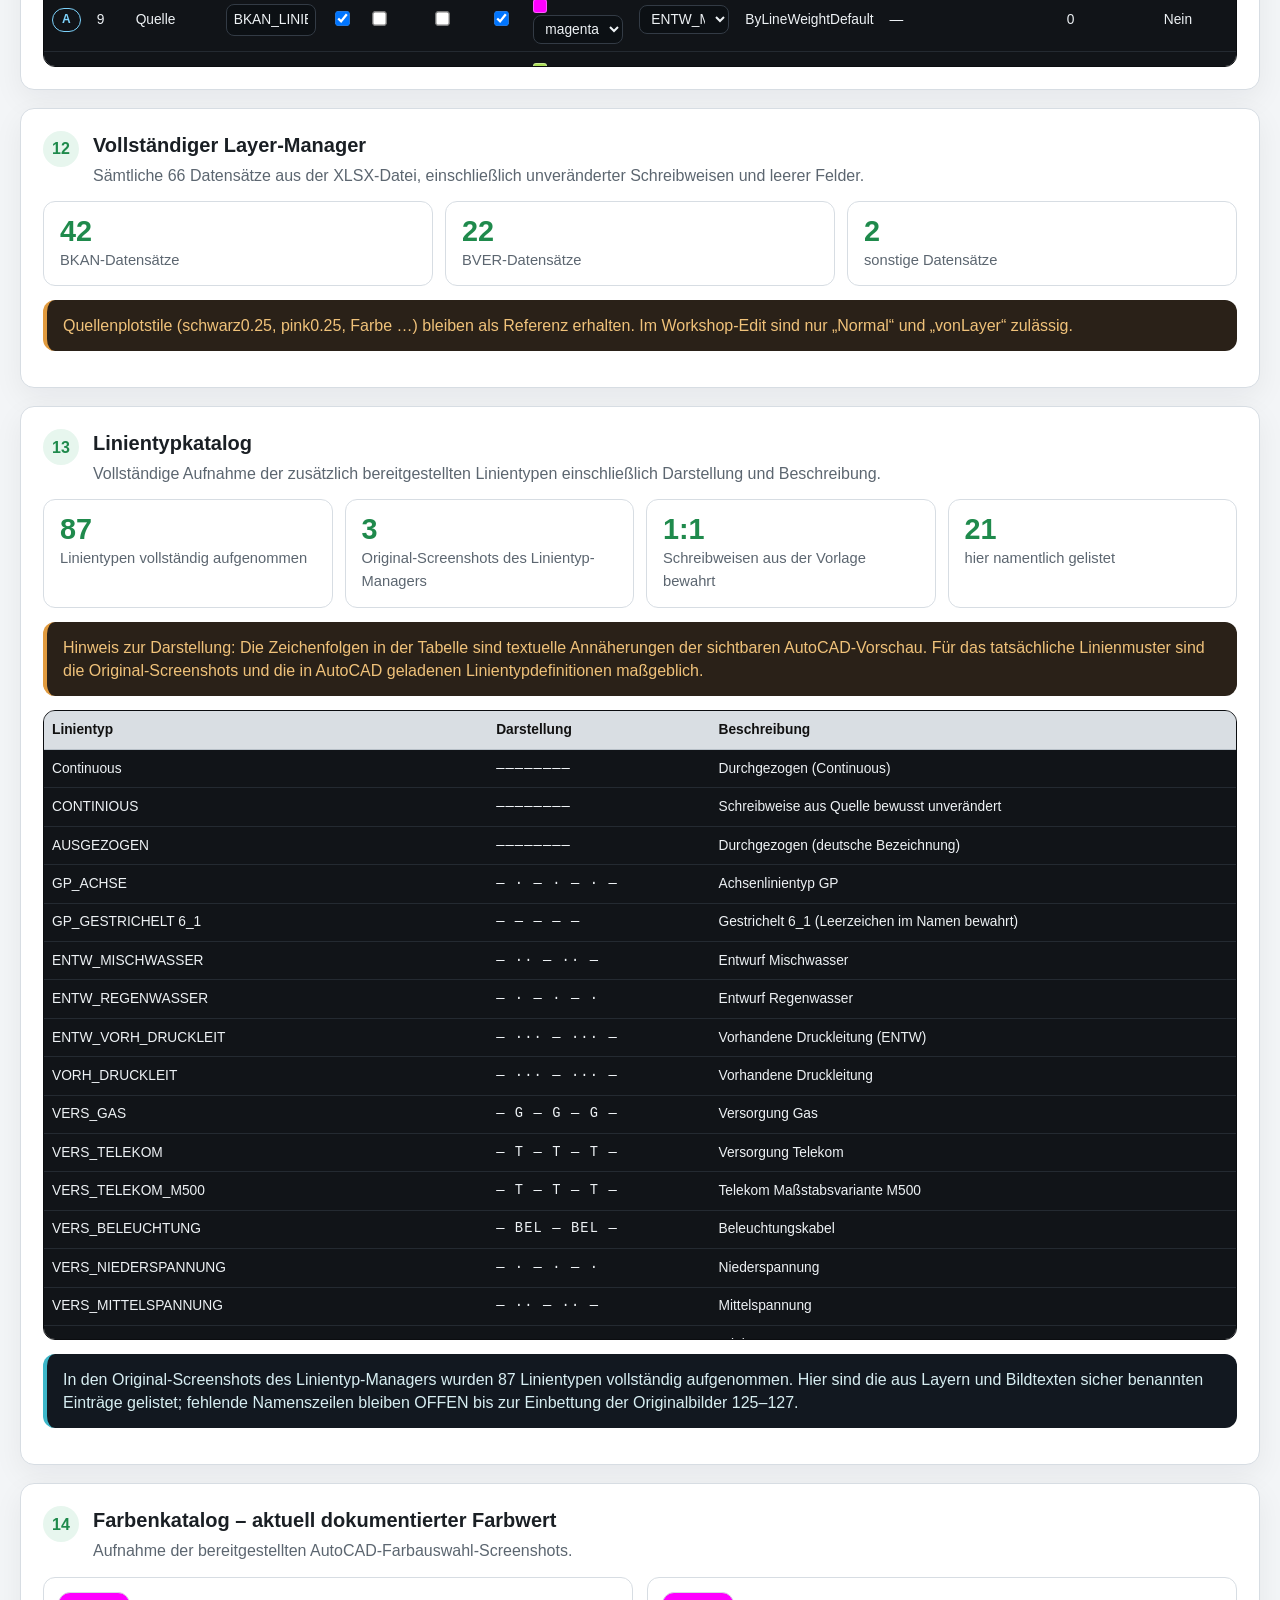
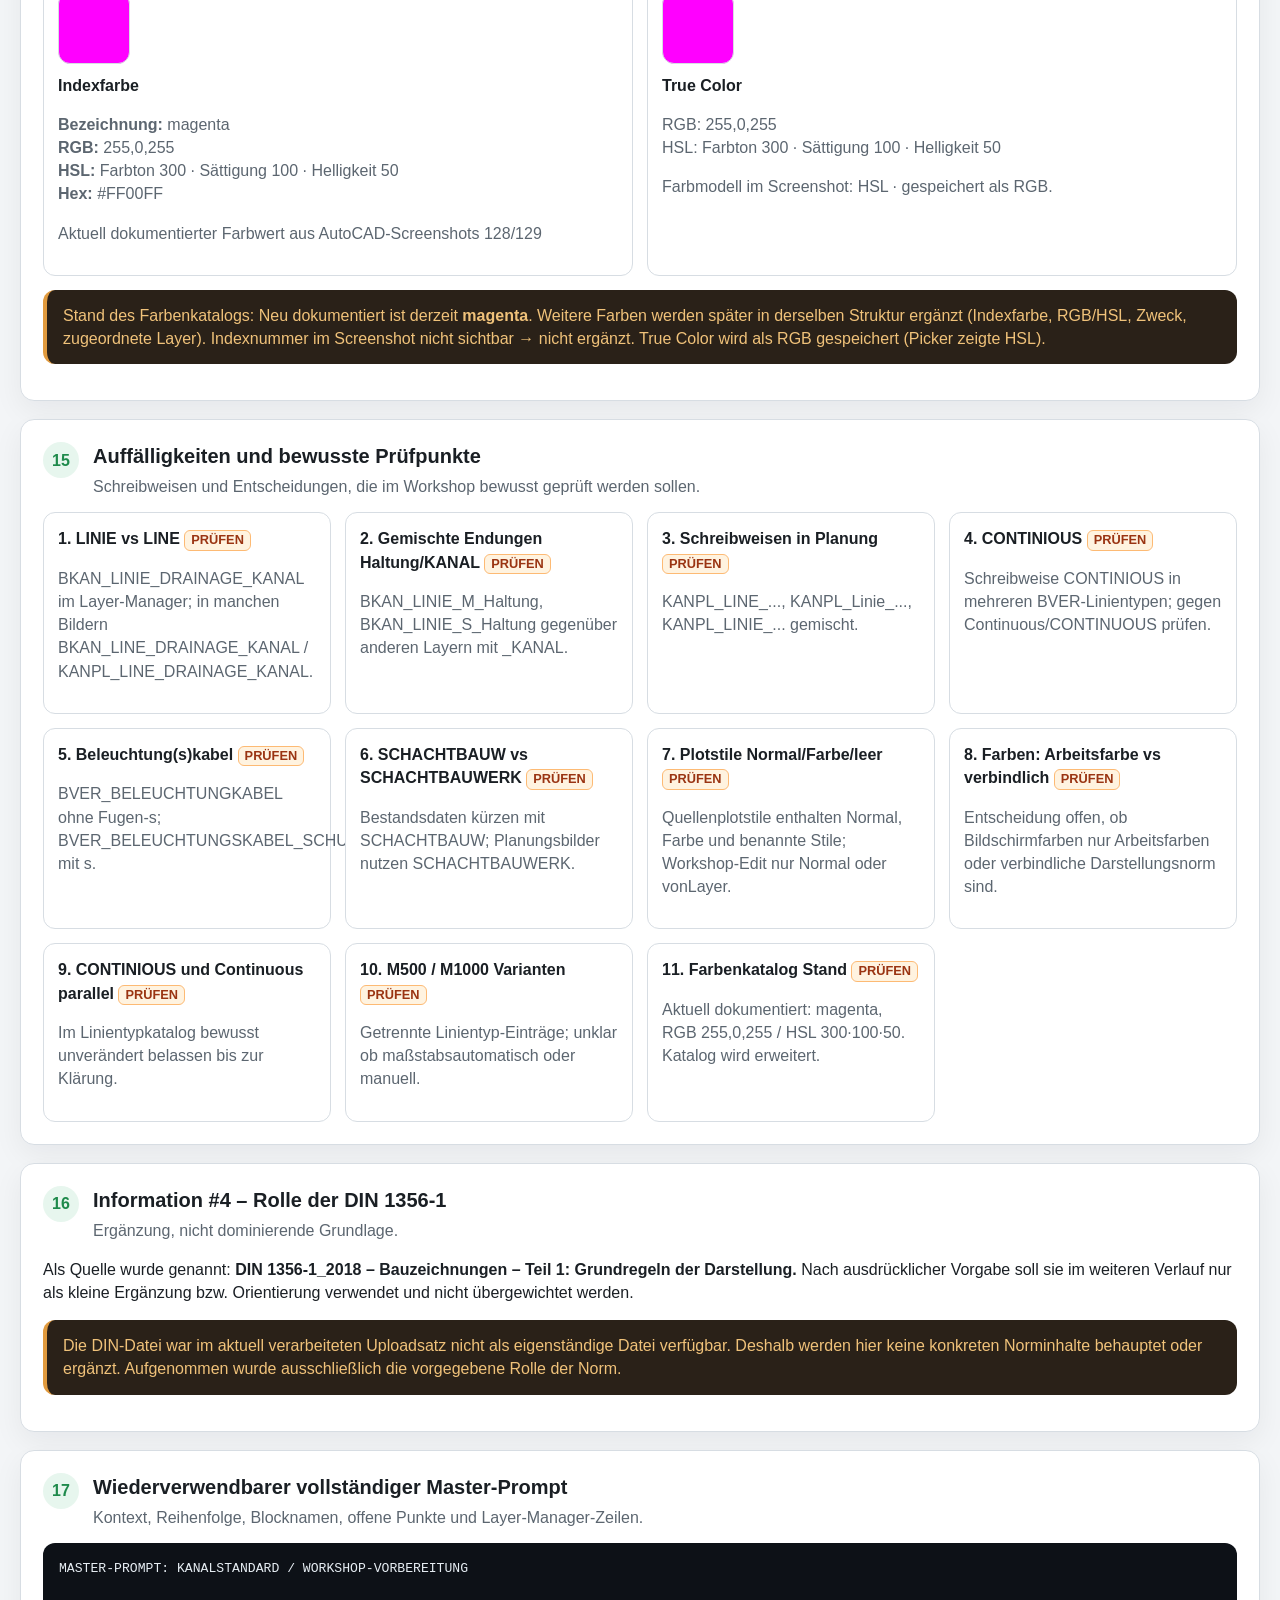
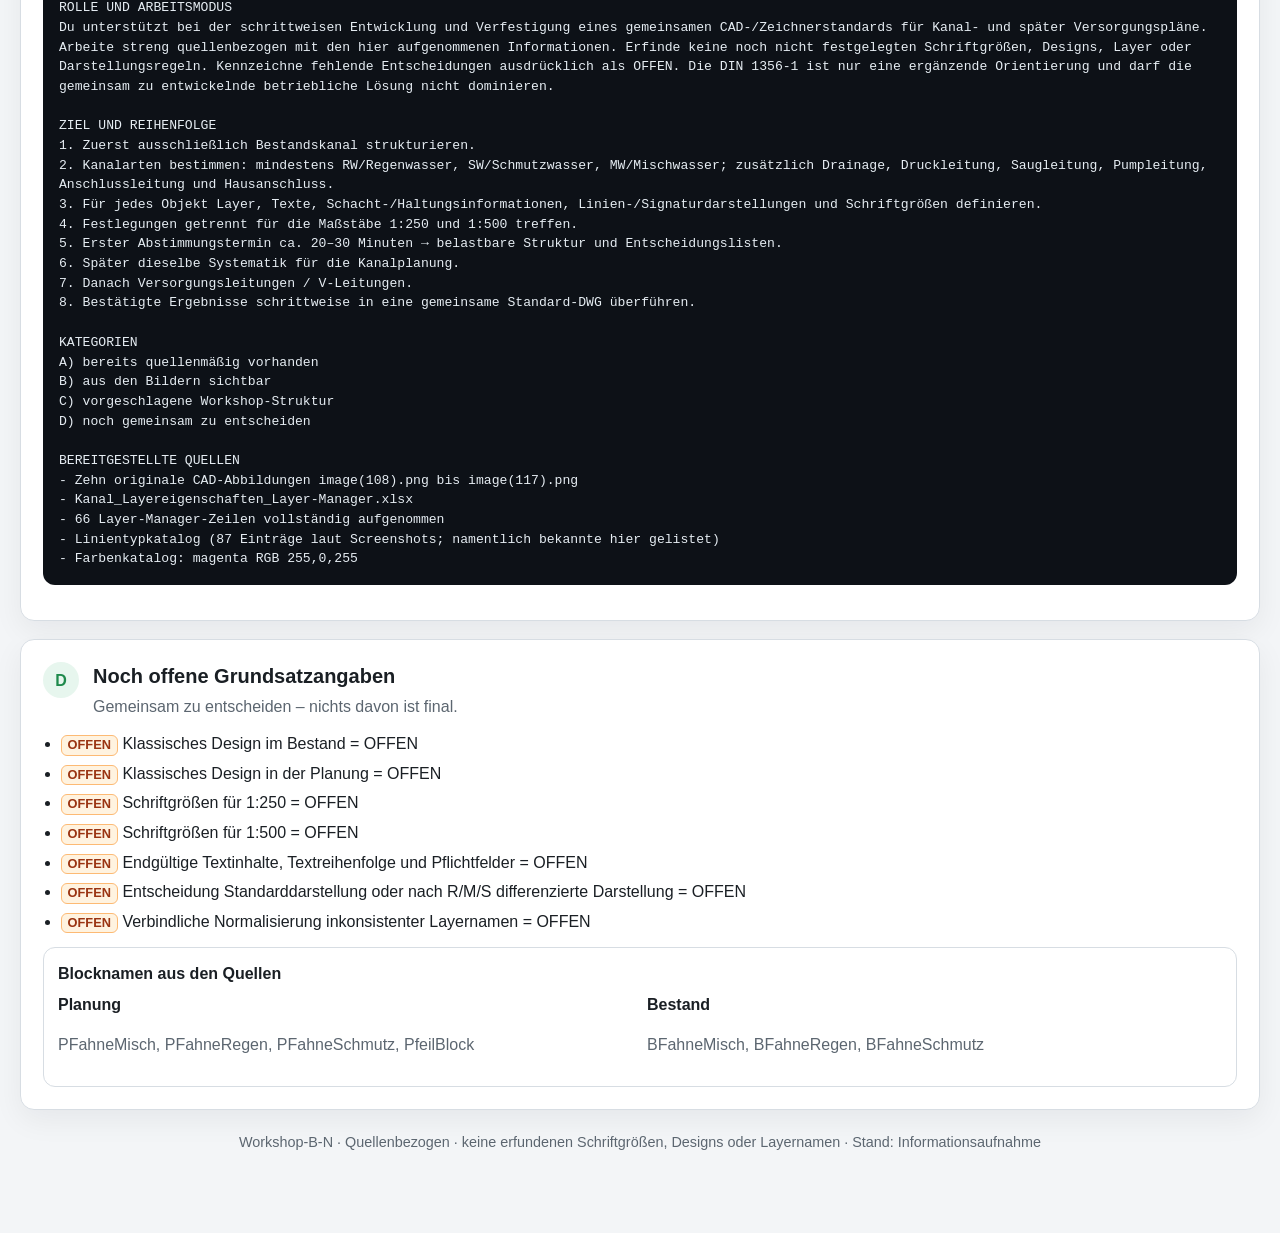
==== commit bc7a13dd: "Add interactive Kanalstandard HTML workshop Single-file workshop app with Layer-Manager data (66 row" ====
--- a/kanalstandard-workshop.html
+++ b/kanalstandard-workshop.html
@@ -1,723 +1,828 @@
-<!doctype html>
+<!DOCTYPE html>
 <html lang="de">
 <head>
-  <meta charset="utf-8">
-  <meta name="viewport" content="width=device-width, initial-scale=1">
-  <meta name="description" content="Interaktive Arbeitsgrundlage für den Workshop zum Kanal-Zeichenstandard.">
-  <title>Kanalstandard – Workshop-Arbeitsgrundlage</title>
-  <style>
-    :root {
-      --ink: #121817;
-      --muted: #66706d;
-      --line: #d8dfdc;
-      --paper: #f5f7f6;
-      --panel: #ffffff;
-      --dark: #09110f;
-      --green: #00d968;
-      --green-soft: #dffbed;
-      --cyan: #00b9c6;
-      --orange: #e99100;
-      --orange-soft: #fff3d7;
-      --danger: #c53f35;
-      --radius: 16px;
-      --shadow: 0 18px 50px rgba(8, 22, 18, .08);
-    }
-
-    * { box-sizing: border-box; }
-    html { scroll-behavior: smooth; }
-    body {
-      margin: 0;
-      color: var(--ink);
-      background: var(--paper);
-      font: 16px/1.55 Inter, ui-sans-serif, system-ui, -apple-system, BlinkMacSystemFont, "Segoe UI", sans-serif;
-    }
-    button, input, select, textarea { font: inherit; }
-    button { cursor: pointer; }
-    a { color: inherit; }
-
-    .hero {
-      padding: 28px max(24px, calc((100vw - 1180px) / 2)) 44px;
-      color: #f7fffb;
-      background:
-        radial-gradient(circle at 80% 0%, rgba(0, 217, 104, .18), transparent 35%),
-        linear-gradient(135deg, #07100e, #10231e);
-      border-bottom: 3px solid var(--green);
-    }
-    .eyebrow {
-      margin: 0 0 12px;
-      color: var(--cyan);
-      font-size: .78rem;
-      font-weight: 800;
-      letter-spacing: .12em;
-      text-transform: uppercase;
-    }
-    h1 {
-      max-width: 850px;
-      margin: 0;
-      font-size: clamp(2.5rem, 7vw, 5.5rem);
-      line-height: .96;
-      letter-spacing: -.055em;
-    }
-    .lede {
-      max-width: 780px;
-      margin: 22px 0 0;
-      color: #c7d4cf;
-      font-size: 1.08rem;
-    }
-    .hero-meta, .toolbar, .chips {
-      display: flex;
-      flex-wrap: wrap;
-      gap: 10px;
-    }
-    .hero-meta { margin-top: 24px; }
-    .pill, .chip {
-      display: inline-flex;
-      align-items: center;
-      gap: 7px;
-      padding: 7px 11px;
-      border-radius: 999px;
-      font-size: .82rem;
-      font-weight: 700;
-    }
-    .pill {
-      color: #dfffee;
-      border: 1px solid #386257;
-      background: rgba(0, 0, 0, .22);
-    }
-    .pill.open { color: #ffd990; border-color: #7c5c24; }
-
-    .app-shell {
-      display: grid;
-      grid-template-columns: 250px minmax(0, 930px);
-      gap: 30px;
-      max-width: 1240px;
-      margin: 0 auto;
-      padding: 30px;
-    }
-    nav {
-      position: sticky;
-      top: 20px;
-      align-self: start;
-      padding: 18px;
-      border: 1px solid var(--line);
-      border-radius: var(--radius);
-      background: rgba(255, 255, 255, .94);
-      box-shadow: var(--shadow);
-    }
-    nav strong {
-      display: block;
-      margin-bottom: 10px;
-      font-size: .75rem;
-      letter-spacing: .09em;
-      text-transform: uppercase;
-    }
-    nav a {
-      display: block;
-      padding: 8px 10px;
-      color: #3d4945;
-      border-radius: 9px;
-      text-decoration: none;
-      font-size: .88rem;
-    }
-    nav a:hover, nav a:focus { color: var(--ink); background: var(--green-soft); }
-    main { min-width: 0; }
-
-    .toolbar {
-      position: sticky;
-      z-index: 3;
-      top: 16px;
-      justify-content: flex-end;
-      margin-bottom: 18px;
-      padding: 10px;
-      border: 1px solid var(--line);
-      border-radius: 14px;
-      background: rgba(245, 247, 246, .9);
-      backdrop-filter: blur(10px);
-    }
-    .btn {
-      min-height: 40px;
-      padding: 8px 14px;
-      color: var(--ink);
-      border: 1px solid var(--line);
-      border-radius: 10px;
-      background: white;
-      font-weight: 750;
-    }
-    .btn:hover, .btn:focus { border-color: var(--green); }
-    .btn.primary { border-color: var(--green); background: var(--green); }
-    .btn.danger { color: var(--danger); }
-
-    section {
-      margin-bottom: 22px;
-      padding: 28px;
-      scroll-margin-top: 90px;
-      border: 1px solid var(--line);
-      border-radius: var(--radius);
-      background: var(--panel);
-      box-shadow: var(--shadow);
-    }
-    .section-heading {
-      display: grid;
-      grid-template-columns: 38px 1fr;
-      gap: 12px;
-      align-items: start;
-      margin-bottom: 24px;
-    }
-    .section-number {
-      display: grid;
-      width: 34px;
-      height: 34px;
-      place-items: center;
-      border: 1.5px solid var(--ink);
-      border-radius: 50%;
-      font-size: .82rem;
-      font-weight: 850;
-    }
-    h2, h3, p { margin-top: 0; }
-    h2 { margin-bottom: 3px; font-size: clamp(1.45rem, 3vw, 2rem); line-height: 1.15; }
-    h3 { margin-bottom: 8px; font-size: 1rem; }
-    .subtitle { margin: 0; color: var(--muted); font-size: .9rem; }
-    .grid-2, .grid-3 {
-      display: grid;
-      gap: 14px;
-    }
-    .grid-2 { grid-template-columns: repeat(2, minmax(0, 1fr)); }
-    .grid-3 { grid-template-columns: repeat(3, minmax(0, 1fr)); }
-    .stat, .module, .decision, .layer-group {
-      padding: 17px;
-      border: 1px solid var(--line);
-      border-radius: 12px;
-      background: #fff;
-    }
-    .stat b { display: block; color: var(--green); font-size: 1.7rem; line-height: 1; }
-    .stat span { color: var(--muted); font-size: .82rem; }
-    .notice {
-      margin-top: 14px;
-      padding: 14px 16px;
-      border-left: 4px solid var(--cyan);
-      border-radius: 0 9px 9px 0;
-      background: #e8f8f8;
-    }
-    .notice.warning { border-color: var(--orange); background: var(--orange-soft); }
-    .notice strong { font-weight: 850; }
-    blockquote {
-      margin: 0 0 18px;
-      padding: 20px;
-      color: #eef8f4;
-      border-left: 4px solid var(--green);
-      border-radius: 9px;
-      background: var(--dark);
-    }
-    blockquote p:last-child { margin-bottom: 0; }
-
-    .checklist { display: grid; gap: 9px; }
-    .check-row {
-      display: flex;
-      gap: 10px;
-      align-items: flex-start;
-      padding: 10px 12px;
-      border: 1px solid transparent;
-      border-radius: 9px;
-    }
-    .check-row:hover { border-color: var(--line); background: #fafcfb; }
-    .check-row input { width: 19px; height: 19px; margin-top: 2px; accent-color: var(--green); }
-    .check-row input:checked + span { color: var(--muted); text-decoration: line-through; }
-
-    .agenda { display: grid; gap: 2px; }
-    .agenda-row {
-      display: grid;
-      grid-template-columns: 62px 1fr;
-      gap: 15px;
-      padding: 13px 0;
-      border-bottom: 1px solid var(--line);
-    }
-    .agenda-row:last-child { border: 0; }
-    .agenda-time { color: var(--orange); font-weight: 850; }
-    .agenda-row p { margin: 2px 0 0; color: var(--muted); font-size: .9rem; }
-
-    .decision { display: grid; gap: 10px; background: #fbfcfb; }
-    .decision label { font-size: .86rem; font-weight: 800; }
-    select, textarea, input[type="text"], input[type="search"] {
-      width: 100%;
-      padding: 10px 12px;
-      color: var(--ink);
-      border: 1px solid #b9c5c0;
-      border-radius: 9px;
-      background: white;
-    }
-    textarea { min-height: 78px; resize: vertical; }
-    select:focus, textarea:focus, input:focus { outline: 3px solid var(--green-soft); border-color: var(--green); }
-    .status {
-      width: fit-content;
-      padding: 3px 8px;
-      color: #885400;
-      border: 1px solid #e3ac4c;
-      border-radius: 999px;
-      background: #fff8e6;
-      font-size: .7rem;
-      font-weight: 850;
-      text-transform: uppercase;
-    }
-
-    .filters {
-      display: grid;
-      grid-template-columns: 1fr 190px;
-      gap: 10px;
-      margin-bottom: 12px;
-    }
-    .table-wrap { overflow: auto; border: 1px solid var(--line); border-radius: 11px; }
-    table { width: 100%; border-collapse: collapse; font-size: .82rem; }
-    th, td { padding: 10px 12px; text-align: left; border-bottom: 1px solid #27322f; }
-    th {
-      position: sticky;
-      top: 0;
-      color: var(--ink);
-      background: #e2e6e4;
-      font-size: .72rem;
-      text-transform: uppercase;
-    }
-    tbody { color: #dce8e3; background: var(--dark); }
-    tr:last-child td { border-bottom: 0; }
-    code { color: inherit; font: .84em/1.4 ui-monospace, SFMono-Regular, Menlo, Consolas, monospace; }
-    .chip { color: #dceee6; border: 1px solid #294a40; background: var(--dark); font-family: ui-monospace, monospace; }
-    .chip[data-group="planung"] { border-color: #725718; }
-    .chip[data-group="versorgung"] { border-color: #3a5d72; }
-    .layer-group { color: #e4f0eb; background: var(--dark); }
-    .layer-group h3 { display: flex; justify-content: space-between; color: var(--green); }
-    .layer-group h3 span { color: #8fa09a; font-size: .72rem; font-weight: 500; }
-    .layer-group ul { margin: 0; padding: 0; list-style: none; }
-    .layer-group li { padding: 4px 0; color: #bdcbc6; font: .76rem ui-monospace, monospace; }
-
-    .issues { margin: 0; padding-left: 22px; }
-    .issues li { margin-bottom: 8px; }
-    .footer {
-      max-width: 1180px;
-      margin: 0 auto;
-      padding: 8px 30px 45px;
-      color: var(--muted);
-      font-size: .82rem;
-    }
-    .progress {
-      height: 8px;
-      margin-top: 12px;
-      overflow: hidden;
-      border-radius: 999px;
-      background: #dfe6e3;
-    }
-    .progress span { display: block; width: 0; height: 100%; background: var(--green); transition: width .2s; }
-    .sr-only {
-      position: absolute;
-      width: 1px;
-      height: 1px;
-      padding: 0;
-      margin: -1px;
-      overflow: hidden;
-      clip: rect(0, 0, 0, 0);
-      white-space: nowrap;
-      border: 0;
-    }
-
-    @media (max-width: 900px) {
-      .app-shell { display: block; padding: 18px; }
-      nav { position: static; margin-bottom: 18px; columns: 2; }
-      nav strong { column-span: all; }
-      .grid-3 { grid-template-columns: 1fr; }
-    }
-    @media (max-width: 650px) {
-      .hero { padding-inline: 20px; }
-      section { padding: 20px; }
-      .grid-2, .filters { grid-template-columns: 1fr; }
-      nav { columns: 1; }
-      .toolbar { position: static; justify-content: stretch; }
-      .toolbar .btn { flex: 1; }
-    }
-    @media print {
-      body { background: white; font-size: 10pt; }
-      .hero { padding: 18mm 14mm; color: black; background: white; border-bottom: 2px solid black; }
-      .hero .lede, .hero .eyebrow { color: #333; }
-      .app-shell { display: block; max-width: none; padding: 8mm 12mm; }
-      nav, .toolbar, .filters, .footer { display: none; }
-      section { break-inside: avoid; box-shadow: none; margin-bottom: 7mm; padding: 7mm; }
-      .layer-group, blockquote, tbody { color: black; background: white; }
-      .layer-group li, .layer-group h3, .chip { color: black; }
-      .chip { border-color: #777; background: white; }
-      textarea { border: 0; }
-    }
-  </style>
+<meta charset="UTF-8" />
+<meta name="viewport" content="width=device-width, initial-scale=1" />
+<title>Kanalstandard – HTML Workshop</title>
+<style>
+  :root {
+    --bg: #f3f5f7;
+    --surface: #ffffff;
+    --ink: #1a1f24;
+    --muted: #5c6670;
+    --line: #d7dde3;
+    --accent: #1f8a4c;
+    --accent-soft: #e7f6ee;
+    --warn-bg: #2a2118;
+    --warn-fg: #f0c27a;
+    --warn-edge: #e09a3e;
+    --info-bg: #121820;
+    --info-edge: #3db7c9;
+    --table-bg: #111418;
+    --table-head: #d9dee3;
+    --table-ink: #eef2f5;
+    --table-muted: #9aa5b1;
+    --badge-a: #1f6f8b;
+    --badge-b: #6b5b95;
+    --badge-c: #2d6a4f;
+    --badge-d: #9a3412;
+    --radius: 14px;
+    --shadow: 0 10px 30px rgba(16, 24, 32, 0.06);
+    --font: "Segoe UI", "Source Sans 3", "Helvetica Neue", sans-serif;
+    --mono: "Cascadia Code", "Consolas", "Liberation Mono", monospace;
+  }
+  * { box-sizing: border-box; }
+  html { scroll-behavior: smooth; }
+  body {
+    margin: 0;
+    font-family: var(--font);
+    color: var(--ink);
+    background:
+      radial-gradient(1200px 500px at 10% -10%, #dfeff0 0%, transparent 55%),
+      radial-gradient(900px 400px at 100% 0%, #e8f3e9 0%, transparent 50%),
+      var(--bg);
+    line-height: 1.45;
+  }
+  .wrap { max-width: 1280px; margin: 0 auto; padding: 28px 20px 80px; }
+  .hero {
+    background: linear-gradient(135deg, #10231a 0%, #1a3a2c 45%, #0f2730 100%);
+    color: #f4faf6;
+    border-radius: 22px;
+    padding: 28px 28px 24px;
+    box-shadow: var(--shadow);
+    position: relative;
+    overflow: hidden;
+  }
+  .hero::after {
+    content: "";
+    position: absolute;
+    inset: auto -40px -60px auto;
+    width: 220px; height: 220px;
+    background: radial-gradient(circle, rgba(61,183,201,.25), transparent 70%);
+  }
+  .hero h1 { margin: 0 0 8px; font-size: clamp(1.6rem, 3vw, 2.2rem); letter-spacing: -0.02em; }
+  .hero p { margin: 0; max-width: 70ch; color: #c7d8cf; }
+  .hero-meta { display: flex; flex-wrap: wrap; gap: 10px; margin-top: 18px; }
+  .chip {
+    display: inline-flex; align-items: center; gap: 8px;
+    background: rgba(255,255,255,.08);
+    border: 1px solid rgba(255,255,255,.14);
+    border-radius: 999px;
+    padding: 6px 12px;
+    font-size: .85rem;
+    color: #e6f2ec;
+  }
+  nav.toc {
+    display: flex; flex-wrap: wrap; gap: 8px;
+    margin: 18px 0 8px;
+  }
+  nav.toc a {
+    text-decoration: none;
+    color: var(--ink);
+    background: var(--surface);
+    border: 1px solid var(--line);
+    border-radius: 999px;
+    padding: 7px 12px;
+    font-size: .86rem;
+  }
+  nav.toc a:hover { border-color: var(--accent); color: var(--accent); }
+  section.block {
+    background: var(--surface);
+    border: 1px solid var(--line);
+    border-radius: var(--radius);
+    padding: 22px;
+    margin-top: 18px;
+    box-shadow: var(--shadow);
+  }
+  .sec-head { display: flex; gap: 14px; align-items: flex-start; margin-bottom: 14px; }
+  .num {
+    width: 36px; height: 36px; border-radius: 50%;
+    display: grid; place-items: center;
+    background: var(--accent-soft); color: var(--accent);
+    font-weight: 700; flex: 0 0 auto;
+  }
+  .sec-head h2 { margin: 0; font-size: 1.25rem; }
+  .sec-head p { margin: 4px 0 0; color: var(--muted); }
+  .stats {
+    display: grid;
+    grid-template-columns: repeat(auto-fit, minmax(160px, 1fr));
+    gap: 12px;
+    margin: 14px 0;
+  }
+  .stat {
+    border: 1px solid var(--line);
+    border-radius: 12px;
+    padding: 14px 16px;
+    background: #fff;
+  }
+  .stat strong {
+    display: block;
+    font-size: 1.8rem;
+    color: var(--accent);
+    line-height: 1.1;
+  }
+  .stat span { color: var(--muted); font-size: .92rem; }
+  .callout {
+    border-radius: 12px;
+    padding: 14px 16px;
+    background: var(--warn-bg);
+    color: var(--warn-fg);
+    border-left: 4px solid var(--warn-edge);
+    margin: 14px 0;
+  }
+  .callout.info {
+    background: var(--info-bg);
+    color: #d7eef2;
+    border-left-color: var(--info-edge);
+  }
+  .toolbar {
+    display: flex; flex-wrap: wrap; gap: 10px; align-items: end;
+    margin: 12px 0 14px;
+  }
+  .field { display: flex; flex-direction: column; gap: 4px; min-width: 140px; }
+  .field label { font-size: .78rem; color: var(--muted); text-transform: uppercase; letter-spacing: .04em; }
+  .field input, .field select, button, .btn {
+    font: inherit;
+    border: 1px solid var(--line);
+    border-radius: 10px;
+    padding: 8px 11px;
+    background: #fff;
+    color: var(--ink);
+  }
+  button, .btn {
+    cursor: pointer;
+    background: var(--ink);
+    color: #fff;
+    border-color: var(--ink);
+  }
+  button.secondary { background: #fff; color: var(--ink); }
+  button.accent { background: var(--accent); border-color: var(--accent); }
+  .table-shell {
+    border-radius: 12px;
+    overflow: auto;
+    border: 1px solid #0b0d10;
+    max-height: 70vh;
+    background: var(--table-bg);
+  }
+  table.layers {
+    width: 100%;
+    border-collapse: collapse;
+    min-width: 1400px;
+    font-size: .86rem;
+  }
+  table.layers th {
+    position: sticky; top: 0; z-index: 2;
+    background: var(--table-head);
+    color: #111;
+    text-align: left;
+    padding: 9px 8px;
+    border-bottom: 1px solid #b8c0c8;
+    white-space: nowrap;
+  }
+  table.layers td {
+    padding: 7px 8px;
+    border-bottom: 1px solid #242a31;
+    color: var(--table-ink);
+    vertical-align: middle;
+  }
+  table.layers tr:hover td { background: #191e24; }
+  table.layers input[type="text"],
+  table.layers select {
+    width: 100%;
+    min-width: 90px;
+    background: #0c1014;
+    color: var(--table-ink);
+    border: 1px solid #333b45;
+    border-radius: 8px;
+    padding: 5px 7px;
+    font: inherit;
+  }
+  table.layers input[type="checkbox"] { transform: scale(1.1); }
+  .badge {
+    display: inline-flex;
+    align-items: center;
+    border-radius: 999px;
+    padding: 2px 9px;
+    font-size: .75rem;
+    border: 1px solid currentColor;
+    font-weight: 600;
+  }
+  .badge.A { color: #7dd3fc; }
+  .badge.B { color: #c4b5fd; }
+  .badge.C { color: #86efac; }
+  .badge.D { color: #fdba74; }
+  .swatch {
+    width: 14px; height: 14px; border-radius: 3px;
+    border: 1px solid rgba(255,255,255,.35);
+    display: inline-block; vertical-align: middle; margin-right: 6px;
+  }
+  .grid-2 {
+    display: grid;
+    grid-template-columns: repeat(auto-fit, minmax(280px, 1fr));
+    gap: 14px;
+  }
+  .card {
+    border: 1px solid var(--line);
+    border-radius: 12px;
+    padding: 14px;
+    background: #fff;
+  }
+  .card h3 { margin: 0 0 8px; font-size: 1rem; }
+  .card p, .card li { color: var(--muted); }
+  .color-swatch-lg {
+    width: 72px; height: 72px; border-radius: 12px;
+    border: 1px solid var(--line);
+    margin-bottom: 10px;
+  }
+  .lt-preview {
+    font-family: var(--mono);
+    letter-spacing: .08em;
+    color: #dbe4ec;
+    white-space: nowrap;
+  }
+  .gruppe {
+    display: inline-block;
+    border-radius: 999px;
+    padding: 2px 10px;
+    border: 1px solid #4b7f76;
+    color: #b7e0d6;
+    font-size: .75rem;
+  }
+  .offen-list { margin: 0; padding-left: 1.1rem; }
+  .offen-list li { margin: 6px 0; }
+  .offen-tag {
+    display: inline-block;
+    background: #fff3e0;
+    color: #9a3412;
+    border: 1px solid #fdba74;
+    border-radius: 6px;
+    padding: 0 6px;
+    font-size: .8rem;
+    font-weight: 700;
+  }
+  pre.master {
+    background: #0d1117;
+    color: #e6edf3;
+    border-radius: 12px;
+    padding: 16px;
+    overflow: auto;
+    font-size: .82rem;
+    line-height: 1.5;
+    white-space: pre-wrap;
+  }
+  footer.note {
+    margin-top: 22px;
+    color: var(--muted);
+    font-size: .9rem;
+    text-align: center;
+  }
+  .progress {
+    height: 8px; border-radius: 999px; background: #e5ebe7; overflow: hidden; margin-top: 8px;
+  }
+  .progress > i { display: block; height: 100%; background: var(--accent); width: 0%; }
+  @media (max-width: 700px) {
+    .hero { padding: 20px; }
+    section.block { padding: 16px; }
+  }
+</style>
 </head>
 <body>
+<div class="wrap">
   <header class="hero">
-    <p class="eyebrow">Arbeitsstand · Informationsaufnahme · noch keine finale Standardfestlegung</p>
-    <h1>Kanalstandard</h1>
-    <p class="lede">Interaktive Workshop-Arbeitsgrundlage zur schrittweisen Festigung eines gemeinsamen CAD-Zeichenstandards – zuerst für den Bestandskanal, danach für Kanalplanung und Versorgungsleitungen.</p>
+    <h1>Kanalstandard – HTML Workshop</h1>
+    <p>Vollständige Informationsaufnahme als Arbeitsgrundlage für den Zeichner-Workshop. Kein fertiger Standard – offene Entscheidungen sind klar als <strong>OFFEN</strong> markiert. DIN 1356-1 nur ergänzende Orientierung.</p>
     <div class="hero-meta">
-      <span class="pill">30-Minuten-Ersttermin</span>
-      <span class="pill">Bestandskanal zuerst</span>
-      <span class="pill">42 BKAN-Layer erfasst</span>
-      <span class="pill">22 BVER-Layer erfasst</span>
-      <span class="pill open">Schriftgrößen 1:250 / 1:500 offen</span>
-      <span class="pill open">Klassisches Design offen</span>
+      <span class="chip">Kategorie A · Quellenlayer</span>
+      <span class="chip">Kategorie B · Bildsichtung</span>
+      <span class="chip">Kategorie C · Strukturvorschläge</span>
+      <span class="chip">Kategorie D · OFFEN</span>
     </div>
   </header>
 
-  <div class="app-shell">
-    <nav aria-label="Inhaltsverzeichnis">
-      <strong>Workshop-Navigation</strong>
-      <a href="#status">01 Status & Priorität</a>
-      <a href="#auftrag">02 Auftrag</a>
-      <a href="#zielbild">03 Zielbild</a>
-      <a href="#agenda">04 Erster Termin</a>
-      <a href="#entscheidungen">05 Entscheidungen</a>
-      <a href="#layer">06 Layerstruktur</a>
-      <a href="#planung">07 Kanalplanung</a>
-      <a href="#versorgung">08 V-Leitungen</a>
-      <a href="#texte">09 Texte & Maßstäbe</a>
-      <a href="#pruefpunkte">10 Prüfpunkte</a>
-      <a href="#protokoll">11 Protokoll</a>
-    </nav>
-
-    <main>
-      <div class="toolbar" aria-label="Dokumentaktionen">
-        <button class="btn primary" type="button" id="save">Zwischenstand speichern</button>
-        <button class="btn" type="button" id="print">Drucken / PDF</button>
-        <button class="btn danger" type="button" id="reset">Eingaben zurücksetzen</button>
-      </div>
-
-      <section id="status">
-        <header class="section-heading">
-          <span class="section-number">1</span>
-          <div><h2>Dokumentstatus und Quellenpriorität</h2><p class="subtitle">Was diese Arbeitsgrundlage ist – und was noch nicht.</p></div>
-        </header>
-        <div class="grid-3">
-          <div class="stat"><b>66</b><span>Layer-Manager-Datensätze insgesamt</span></div>
-          <div class="stat"><b>15</b><span>Original- und Referenzabbildungen laut Informationsstand</span></div>
-          <div class="stat"><b>87</b><span>Linientypen im bereitgestellten Katalog</span></div>
-        </div>
-        <div class="notice"><strong>Maßgebliche Grundlagen:</strong> ursprüngliche Nachricht, Originalbilder und Layer-Manager-Daten. Zusammenfassungen helfen bei der Navigation, ersetzen aber keine Originalquelle.</div>
-        <div class="notice warning"><strong>Abgrenzung:</strong> Offene Punkte werden nicht eigenmächtig entschieden. Abweichende Schreibweisen bleiben bis zu einer gemeinsamen Entscheidung erhalten.</div>
-      </section>
-
-      <section id="auftrag">
-        <header class="section-heading">
-          <span class="section-number">2</span>
-          <div><h2>Originalkontext und Arbeitsauftrag</h2><p class="subtitle">Inhaltlich bewahrt und als überprüfbare Anforderungen formuliert.</p></div>
-        </header>
-        <blockquote>
-          <p>„…den Standard verfestigen und als erstes würde ich mir den Kanal vornehmen. Zu allererst den Bestandskanal … welche Kanäle es gibt (RW, SW, MW und vielleicht noch Druckleitungen), dann die Layer für jedes Objekt, die Texte und die Schriftgröße – einmal für 1:250 und 1:500.“</p>
-          <p>„Der erste Termin sollte nicht über 20 bis 30 Minuten gehen. Danach Kanalplanung, anschließend V-Leitungen; schrittweise entsteht eine gemeinsame DWG.“</p>
-        </blockquote>
-        <h3>Direkt abgeleitete Anforderungen</h3>
-        <div class="checklist" data-checklist>
-          <label class="check-row"><input type="checkbox" data-store="req-standard"><span>Gemeinsamen Zeichnerstandard festigen.</span></label>
-          <label class="check-row"><input type="checkbox" data-store="req-bestand"><span>Zuerst ausschließlich den Bestandskanal behandeln.</span></label>
-          <label class="check-row"><input type="checkbox" data-store="req-arten"><span>Kanalarten RW, SW, MW sowie Sonderformen festlegen.</span></label>
-          <label class="check-row"><input type="checkbox" data-store="req-layer"><span>Layer für jedes Objekt definieren.</span></label>
-          <label class="check-row"><input type="checkbox" data-store="req-text"><span>Textinhalte und Schriftgrößen definieren.</span></label>
-          <label class="check-row"><input type="checkbox" data-store="req-scale"><span>Festlegungen getrennt für 1:250 und 1:500 treffen.</span></label>
-          <label class="check-row"><input type="checkbox" data-store="req-time"><span>Ersten Termin auf höchstens 30 Minuten begrenzen.</span></label>
-          <label class="check-row"><input type="checkbox" data-store="req-sequence"><span>Kanalplanung und V-Leitungen in Folgeterminen behandeln.</span></label>
-          <label class="check-row"><input type="checkbox" data-store="req-dwg"><span>Bestätigte Regeln schrittweise in eine gemeinsame Standard-DWG überführen.</span></label>
-        </div>
-        <div class="progress" aria-label="Fortschritt Anforderungen"><span id="requirement-progress"></span></div>
-      </section>
-
-      <section id="zielbild">
-        <header class="section-heading">
-          <span class="section-number">3</span>
-          <div><h2>Zielbild und schrittweise Reihenfolge</h2><p class="subtitle">Getrennte Module vermeiden, dass im ersten Termin zu viele Themen vermischt werden.</p></div>
-        </header>
-        <div class="grid-2">
-          <article class="module"><h3>Modul 1 – Bestandskanal</h3><p>Kanalarten, Objektgruppen, Layer, Darstellungslogik, Textinhalte und Schriftgrößen für 1:250 und 1:500.</p></article>
-          <article class="module"><h3>Modul 2 – Kanalplanung</h3><p>Dieselbe Struktur für Planungslayer und Planungsblöcke; bewusst in einem Folgetermin.</p></article>
-          <article class="module"><h3>Modul 3 – Versorgungsleitungen</h3><p>V-Leitungen und BVER-Familien anhand vorhandener Layer und Bildbeispiele.</p></article>
-          <article class="module"><h3>Modul 4 – Standard-DWG</h3><p>Bestätigte Layer, Blöcke, Texte und Darstellungsregeln übernehmen, testen und pflegen.</p></article>
-        </div>
-      </section>
-
-      <section id="agenda">
-        <header class="section-heading">
-          <span class="section-number">4</span>
-          <div><h2>Vorgeschlagene Struktur für den ersten Termin</h2><p class="subtitle">Ein verbindlicher 30-Minuten-Ablauf mit klarer Parkposition für Folgethemen.</p></div>
-        </header>
-        <div class="agenda">
-          <div class="agenda-row"><span class="agenda-time">0–3 Min.</span><div><strong>Ziel und Abgrenzung</strong><p>Nur Bestandskanal; Planung und Versorgung werden geparkt.</p></div></div>
-          <div class="agenda-row"><span class="agenda-time">3–8 Min.</span><div><strong>Kanalarten bestätigen</strong><p>RW, SW, MW, Drainage, Druck-, Saug- und Pumpleitung, Anschluss-/Hausanschluss.</p></div></div>
-          <div class="agenda-row"><span class="agenda-time">8–17 Min.</span><div><strong>Objekte und Layer zuordnen</strong><p>Kanalachse/Haltung, Rohrwandung, Schachtbauwerk, Schachtnummer, Stutzen, KD/KS und Haltungstext.</p></div></div>
-          <div class="agenda-row"><span class="agenda-time">17–23 Min.</span><div><strong>Textinhalte definieren</strong><p>Pflichtangaben, Reihenfolge, Abkürzungen und „vorh.“-Kennzeichnung festlegen.</p></div></div>
-          <div class="agenda-row"><span class="agenda-time">23–28 Min.</span><div><strong>1:250 und 1:500</strong><p>Schriftgrößen und ggf. maßstabsabhängigen Detailgrad entscheiden.</p></div></div>
-          <div class="agenda-row"><span class="agenda-time">28–30 Min.</span><div><strong>Beschlüsse und offene Punkte</strong><p>Bestätigte Punkte protokollieren; Restfragen dem nächsten Kanal-Termin zuweisen.</p></div></div>
-        </div>
-      </section>
-
-      <section id="entscheidungen">
-        <header class="section-heading">
-          <span class="section-number">5</span>
-          <div><h2>Entscheidungsmatrix für den Workshop</h2><p class="subtitle">Bewusst offen vorbelegt. Auswahl und Notiz werden lokal im Browser gespeichert.</p></div>
-        </header>
-        <div class="grid-2" id="decision-grid"></div>
-      </section>
-
-      <section id="layer">
-        <header class="section-heading">
-          <span class="section-number">6</span>
-          <div><h2>Layerstruktur Bestandskanal</h2><p class="subtitle">Objektbezogene Gliederung der 42 BKAN-Datensätze; Schreibweisen unverändert übernommen.</p></div>
-        </header>
-        <div class="filters">
-          <label><span class="sr-only">Layer suchen</span><input id="layer-search" type="search" placeholder="Layer suchen, z. B. SCHACHT oder TEXT"></label>
-          <label><span class="sr-only">Gruppe filtern</span><select id="layer-filter"><option value="">Alle Objektgruppen</option></select></label>
-        </div>
-        <div class="table-wrap">
-          <table>
-            <thead><tr><th>Layername</th><th>Objektgruppe</th><th>Status</th></tr></thead>
-            <tbody id="layer-table"></tbody>
-          </table>
-        </div>
-        <div class="notice">Farbe, Linientyp, Linienstärke, Transparenz, Plot- und Ansichtsfenster-Eigenschaften sind im Layer-Manager zu prüfen. Diese Arbeitsdatei erfindet keine fehlenden Werte.</div>
-      </section>
-
-      <section id="planung">
-        <header class="section-heading">
-          <span class="section-number">7</span>
-          <div><h2>Kanalplanung – aufgenommene Arbeitsbasis</h2><p class="subtitle">Nicht Bestandteil des ersten Workshops; zur Vorbereitung separat dokumentiert.</p></div>
-        </header>
-        <div class="chips" id="planung-chips"></div>
-        <div class="notice warning"><strong>Schreibweisen nicht normalisiert:</strong> In den Vorlagen erscheinen unter anderem <code>LINE</code>, <code>Linie</code> und <code>LINIE</code> sowie unterschiedliche Endungen. Die Vereinheitlichung ist selbst eine Workshop-Entscheidung.</div>
-      </section>
-
-      <section id="versorgung">
-        <header class="section-heading">
-          <span class="section-number">8</span>
-          <div><h2>Spätere Termine – Versorgungsleitungen</h2><p class="subtitle">Vollständig aufnehmen, aber gemäß Auftrag erst nach der Kanalplanung behandeln.</p></div>
-        </header>
-        <div class="chips" id="versorgung-chips"></div>
-        <p style="margin-top:16px">Die Quellen zeigen unter anderem Leerrohr, Schutzrohre, Beleuchtung, LWL/Fernmelde, Gas, Gas-Hochdruck, Hoch-/Mittel-/Niederspannung, Korrosionsschutz, Signal-/Steuerkabel, Trinkwasser, AUSA, Rohrpost, Breitband, Telekom und Fernwärme.</p>
-      </section>
-
-      <section id="texte">
-        <header class="section-heading">
-          <span class="section-number">9</span>
-          <div><h2>Texte, Inhalte und Schriftgrößen</h2><p class="subtitle">Erkennbare Textfunktionen aus den Bildern; konkrete Größen bleiben zu entscheiden.</p></div>
-        </header>
-        <div class="table-wrap">
-          <table>
-            <thead><tr><th>Darstellungsgegenstand</th><th>Erkennbare Inhalte / Funktion</th><th>1:250</th><th>1:500</th></tr></thead>
-            <tbody>
-              <tr><td>Kanalachse</td><td>Achsen-/Leitungsgeometrie, teilweise mit Gefällerichtung</td><td><span class="status">offen</span></td><td><span class="status">offen</span></td></tr>
-              <tr><td>Haltungstext</td><td>DN, Material/Art, „vorh.“ bzw. Planung, Neigung in ‰; teils Länge/Höhe</td><td><span class="status">offen</span></td><td><span class="status">offen</span></td></tr>
-              <tr><td>Schachtnummer</td><td>R/M/S/D plus Nummer im Kreis</td><td><span class="status">offen</span></td><td><span class="status">offen</span></td></tr>
-              <tr><td>KD / KS</td><td>Kanaldeckel- und Kanalsohlenhöhe am Fähnchen</td><td><span class="status">offen</span></td><td><span class="status">offen</span></td></tr>
-              <tr><td>Schachtbauwerk</td><td>Fahnen-/Hinweistext mit KD/KS und Nummern-/Höhenblock</td><td><span class="status">offen</span></td><td><span class="status">offen</span></td></tr>
-              <tr><td>Druckleitung</td><td>Leitungsart, ggf. R/M/S, Pfeilsignatur/Richtung</td><td><span class="status">offen</span></td><td><span class="status">offen</span></td></tr>
-              <tr><td>Saug-/Pumpleitung</td><td>Höhe, Gefälle/Richtung, DN und ggf. Leitungslänge</td><td><span class="status">offen</span></td><td><span class="status">offen</span></td></tr>
-              <tr><td>Stutzen</td><td>Stauziel/WSP, Hinweise, Bestands-/Planungszusätze</td><td><span class="status">offen</span></td><td><span class="status">offen</span></td></tr>
-            </tbody>
-          </table>
-        </div>
-      </section>
-
-      <section id="pruefpunkte">
-        <header class="section-heading">
-          <span class="section-number">10</span>
-          <div><h2>Auffälligkeiten und bewusste Prüfpunkte</h2><p class="subtitle">Keine automatischen Korrekturen – diese Punkte gemeinsam entscheiden.</p></div>
-        </header>
-        <ul class="issues">
-          <li><code>BKAN_LINIE_DRAINAGE_KANAL</code> steht im Layer-Manager; in Abbildungen erscheint teilweise <code>BKAN_LINE_DRAINAGE_KANAL</code>.</li>
-          <li>Gemischte Schreibweisen wie <code>BKAN_LINIE_M_Haltung</code>, <code>BKAN_LINIE_S_Haltung</code> und andere Namen mit <code>_KANAL</code>.</li>
-          <li>Planungsbilder zeigen Varianten mit <code>KANPL_LINE</code>, <code>KANPL_Linie</code> und <code>KANPL_LINIE</code>.</li>
-          <li><code>CONTINIOUS</code> und <code>Continuous</code> erscheinen als getrennte Linientypnamen; beabsichtigte Verwendung prüfen.</li>
-          <li><code>BVER_BELEUCHTUNGKABEL</code> und <code>BVER_BELEUCHTUNGSKABEL_SCHUTZR</code> verwenden unterschiedliche Schreibweisen.</li>
-          <li>Bestand nutzt teils <code>SCHACHTBAUW</code>, Planung in Bildern <code>SCHACHTBAUWERK</code>.</li>
-          <li>Bei einigen Plotstilen/Feldern stehen „Normal“, „Farbe“ oder leere Beschreibungen; Standardfunktion klären.</li>
-          <li>Entscheiden, ob Bildschirmfarben nur Arbeitsfarben oder verbindlicher Darstellungsstandard sind.</li>
-          <li>M500- und M1000-Linientypvarianten können maßstabsbezogen automatisch oder manuell eingesetzt werden.</li>
-          <li>Der bisher konkret dokumentierte Farbwert ist Magenta bzw. RGB 255,0,255; ein vollständiger Farbkatalog ist noch aufzubauen.</li>
-        </ul>
-      </section>
-
-      <section id="norm">
-        <header class="section-heading">
-          <span class="section-number">11</span>
-          <div><h2>Rolle der DIN 1356-1</h2><p class="subtitle">Ergänzung und Orientierung, nicht dominierende Grundlage.</p></div>
-        </header>
-        <p>Als Quelle wurde <strong>DIN 1356-1:2018 – Bauzeichnungen – Teil 1: Grundregeln der Darstellung</strong> genannt. Gemäß Vorgabe soll sie nur ergänzend verwendet und nicht gegenüber den betrieblichen Originalquellen übergewichtet werden.</p>
-        <div class="notice warning">Konkrete Norminhalte werden hier nicht behauptet, da die Normdatei nicht Bestandteil der vorliegenden Repository-Quellen ist.</div>
-      </section>
-
-      <section id="protokoll">
-        <header class="section-heading">
-          <span class="section-number">12</span>
-          <div><h2>Beschluss- und Übergabeprotokoll</h2><p class="subtitle">Am Terminende ausfüllen; bleibt lokal in diesem Browser gespeichert.</p></div>
-        </header>
-        <div class="grid-2">
-          <div><label for="participants"><strong>Teilnehmende</strong></label><textarea id="participants" data-store="participants" placeholder="Namen / Rollen"></textarea></div>
-          <div><label for="date"><strong>Termin / Stand</strong></label><textarea id="date" data-store="date" placeholder="Datum, Version, Bearbeitungsstand"></textarea></div>
-          <div><label for="decided"><strong>Bestätigte Beschlüsse</strong></label><textarea id="decided" data-store="decided" placeholder="Nur verbindlich bestätigte Punkte"></textarea></div>
-          <div><label for="open"><strong>Offene Punkte</strong></label><textarea id="open" data-store="open" placeholder="Frage, Zuständigkeit, Folgetermin"></textarea></div>
-          <div><label for="dwg"><strong>Übernahme in Standard-DWG</strong></label><textarea id="dwg" data-store="dwg" placeholder="Welche bestätigten Regeln werden umgesetzt?"></textarea></div>
-          <div><label for="next"><strong>Nächster Schritt</strong></label><textarea id="next" data-store="next" placeholder="Folgetermin und vorbereitende Aufgaben"></textarea></div>
-        </div>
-      </section>
-    </main>
-  </div>
-
-  <footer class="footer">Kanalstandard · strukturierte Informationsaufnahme · offene Entscheidungen klar gekennzeichnet · Browser-Speicherung ausschließlich lokal</footer>
-
-  <script>
-    const STORAGE_KEY = "kanalstandard-workshop-v1";
-
-    const decisions = [
-      ["Kanalarten im Bestandsstandard", "RW, SW, MW, Drainage und Sonderleitungen verbindlich abgrenzen."],
-      ["Objektgruppen", "Kanalachse, Haltung, Rohrwandung, Schachtbauwerk, Schachtnummer, Stutzen und Texte bestätigen."],
-      ["Druckleitungen", "Neutral darstellen oder getrennt nach R/M/S führen?"],
-      ["Namenskonvention", "LINE / Linie / LINIE und SCHACHTBAUW / SCHACHTBAUWERK vereinheitlichen?"],
-      ["Textaufbau", "Pflichtfelder, Reihenfolge, Abkürzungen und Kennzeichnung „vorh.“ festlegen."],
-      ["Schriftgröße 1:250", "Papierhöhe und ggf. objektbezogene Abstufungen festlegen."],
-      ["Schriftgröße 1:500", "Papierhöhe und ggf. reduzierten Detailgrad festlegen."],
-      ["Farben", "Arbeitsfarben von verbindlichen Ausgabe-/Plotfarben trennen."],
-      ["Linientypen", "M500/M1000-Varianten und fehlerhafte bzw. doppelte Namen prüfen."],
-      ["Klassisches Design", "Für Bestand und Planung getrennt entscheiden."]
-    ];
-
-    const layerGroups = {
-      "Anschluss / Hausanschluss": ["BKAN_ANSCHLUSSLEITUNG", "BKAN_HAUSANSCHL"],
-      "Druck-, Saug- und Pumpleitungen": [
-        "BKAN_DRUCKLEITUNG", "BKAN_DRUCKLEITUNG_M", "BKAN_DRUCKLEITUNG_R", "BKAN_DRUCKLEITUNG_S",
-        "BKAN_LINIE_PUMPLEITUNG_KAN", "BKAN_LINIE_SAUGLEITUNG_KAN",
-        "BKAN_TEXT_DRUCKLEITUNG_M", "BKAN_TEXT_DRUCKLEITUNG_R", "BKAN_TEXT_DRUCKLEITUNG_S",
-        "BKAN_TEXT_HALTUNG_PUMPLEITUNG_KAN", "BKAN_TEXT_HALTUNG_SAUGLEITUNG_KAN"
-      ],
-      "Kanalachsen und Haltungen": [
-        "BKAN_KANALACHSE", "BKAN_LINIE_DRAINAGE_KANAL", "BKAN_LINIE_M_Haltung",
-        "BKAN_LINIE_PUMPLEITUNG_KAN", "BKAN_LINIE_R_KANAL", "BKAN_LINIE_S_Haltung", "BKAN_LINIE_SAUGLEITUNG_KAN"
-      ],
-      "Rohrwandungen": ["BKAN_ROHRWANDUNG_M_KAN", "BKAN_ROHRWANDUNG_R_KAN", "BKAN_ROHRWANDUNG_S_KAN"],
-      "Schachtbauwerke": ["BKAN_SCHACHTBAUW_DRAINAGE_KAN", "BKAN_SCHACHTBAUW_M_KAN", "BKAN_SCHACHTBAUW_R_KAN", "BKAN_SCHACHTBAUW_S_KAN"],
-      "Schachtnummern": ["BKAN_SCHACHTNR_DRAINAGE", "BKAN_SCHACHTNR_M_KAN", "BKAN_SCHACHTNR_R_KAN", "BKAN_SCHACHTNR_S_KAN"],
-      "Stutzen": ["BKAN_STUTZEN_DRAINAGE", "BKAN_STUTZEN_M_KANAL", "BKAN_STUTZEN_R_KANAL", "BKAN_STUTZEN_S_KANAL"],
-      "Deckel-/Sohltexte": ["BKAN_TEXT_DECK_SOHLE_DRAINAGE", "BKAN_TEXT_DECK_SOHLE_M_KAN", "BKAN_TEXT_DECK_SOHLE_R_KAN", "BKAN_TEXT_DECK_SOHLE_S_KAN"],
-      "Haltungstexte": [
-        "BKAN_TEXT_HALTUNG_DRAINAGE", "BKAN_TEXT_HALTUNG_M_KAN", "BKAN_TEXT_HALTUNG_PUMPLEITUNG_KAN",
-        "BKAN_TEXT_HALTUNG_R_KAN", "BKAN_TEXT_HALTUNG_S_KAN", "BKAN_TEXT_HALTUNG_SAUGLEITUNG_KAN"
-      ],
-      "Sonderfall Stauziel/WSP": ["BKAN_STAUZIEL_WSP"]
-    };
-
-    const planLayers = [
-      "KANPL_KANALACHSE_DRAINAGE", "KANPL_LINE_DRAINAGE_KANAL", "KANPL_SCHACHTNR_DRAINAGE",
-      "KANPL_TEXT_DECK_SOHLE_DRAINAGE", "KANPL_SCHACHTBAUWERK_DRAINAGE", "KANPL_KANALACHSE_R",
-      "KANPL_Linie_R_KANAL", "KANPL_ROHRWANDUNG_R", "KANPL_SCHACHTNR_R", "KANPL_TEXT_DECK_SOHLE_R",
-      "KANPL_SCHACHTBAUWERK_R", "KANPL_KANALACHSE_M", "KANPL_LINIE_M_KANAL", "KANPL_ROHRWANDUNG_M",
-      "KANPL_SCHACHTNR_M", "KANPL_TEXT_DECK_SOHLE_M", "KANPL_SCHACHTBAUWERK_M", "KANPL_KANALACHSE_S",
-      "KANPL_LINIE_S_KANAL", "KANPL_ROHRWANDUNG_S", "KANPL_SCHACHTNR_S", "KANPL_TEXT_DECK_SOHLE_S",
-      "KANPL_SCHACHTBAUWERK_S", "KANPL_DRUCKLEITUNG", "KANPL_DRUCKLEITUNG_M", "KANPL_DRUCKLEITUNG_S",
-      "KANPL_DRUCKLEITUNG_R", "KANPL_LINIE_SAUGLEITUNG_KAN", "KANPL_LINIE_PUMPLEITUNG_KAN"
-    ];
-
-    const supplyLayers = [
-      "BVER_", "BVER_AUSA", "BVER_BELEUCHTUNGKABEL", "BVER_BELEUCHTUNGSKABEL_SCHUTZR", "BVER_BREITBAND",
-      "BVER_FERNMELDEKABEL", "BVER_FERNWÄRME-RÜCK", "BVER_FERNWÄRME-VOR", "BVER_GAS",
-      "BVER_GASHOCHDRUCKLEITUNG", "BVER_HOCHSPANNUNG", "BVER_KABELKAN_SCHUTZR", "BVER_KORROSIONSSCHUTZ",
-      "BVER_LEERROHR", "BVER_LICHTWELLENLEITER", "BVER_MITTELSPANNUNG", "BVER_NIEDERSPANNUNG",
-      "BVER_ROHRPOST", "BVER_SIGNALKABEL", "BVER_STEUERKABEL", "BVER_TELEKOM", "BVER_TRINKWASSER"
-    ];
-
-    const state = JSON.parse(localStorage.getItem(STORAGE_KEY) || "{}");
-    const store = () => localStorage.setItem(STORAGE_KEY, JSON.stringify(state));
-
-    function renderDecisions() {
-      const grid = document.querySelector("#decision-grid");
-      decisions.forEach(([title, text], index) => {
-        const article = document.createElement("article");
-        article.className = "decision";
-        article.innerHTML = `
-          <span class="status">Entscheidung ${index + 1}</span>
-          <div><h3>${title}</h3><p class="subtitle">${text}</p></div>
-          <label for="decision-${index}">Status</label>
-          <select id="decision-${index}" data-decision="${index}">
-            <option value="offen">Offen</option>
-            <option value="bestaetigt">Bestätigt</option>
-            <option value="vertagt">Vertagt</option>
-            <option value="nicht-relevant">Nicht relevant</option>
-          </select>
-          <label for="decision-note-${index}">Beschluss / Notiz</label>
-          <textarea id="decision-note-${index}" data-decision-note="${index}" placeholder="Begründung oder genaue Festlegung"></textarea>`;
-        grid.append(article);
-      });
+  <nav class="toc" aria-label="Inhalt">
+    <a href="#workshop">Workshop-Tabelle</a>
+    <a href="#layer-manager">Layer-Manager</a>
+    <a href="#linientypen">Linientypkatalog</a>
+    <a href="#farben">Farbenkatalog</a>
+    <a href="#auffaelligkeiten">Auffälligkeiten</a>
+    <a href="#din">DIN 1356-1</a>
+    <a href="#master">Master-Prompt</a>
+    <a href="#offen">OFFEN</a>
+  </nav>
+
+  <section class="block" id="status">
+    <div class="sec-head">
+      <div class="num">1</div>
+      <div>
+        <h2>Aktueller Zustand</h2>
+        <p>Diese Datei dient als vollständige Grundlage, auf der die nächsten Anweisungen nacheinander umgesetzt werden können.</p>
+      </div>
+    </div>
+    <div class="callout info">Nächster Zustand: Diese Informationsaufnahme ist bewusst noch kein fertiger Standard. Sie dient als vollständige Grundlage, auf der die nächsten Anweisungen nacheinander umgesetzt werden können.</div>
+    <div class="stats" id="top-stats"></div>
+    <p style="color:var(--muted);margin:0">Kanalstandard – vollständige Informationsaufnahme · quellenbezogene Layerliste · offene Entscheidungen klar gekennzeichnet · Plotstil-Workshop nur „Normal“ oder „vonLayer“</p>
+  </section>
+
+  <section class="block" id="workshop">
+    <div class="sec-head">
+      <div class="num">2</div>
+      <div>
+        <h2>Interaktiver Layer-Workshop</h2>
+        <p>Pro Zeile bearbeitbar: AutoCAD-Layername, Linientyp, Farbe, Maßstab, Plotstil (nur Normal / vonLayer). Fortschritt wird lokal gespeichert.</p>
+      </div>
+    </div>
+    <div class="toolbar">
+      <div class="field"><label>Suche</label><input id="q" type="text" placeholder="Layername…" /></div>
+      <div class="field"><label>Kategorie</label>
+        <select id="kat">
+          <option value="ALL">Alle</option>
+          <option value="A">A · Quelle</option>
+          <option value="B">B · Bilder</option>
+          <option value="C">C · Vorschlag</option>
+        </select>
+      </div>
+      <div class="field"><label>Familie</label>
+        <select id="fam">
+          <option value="ALL">Alle</option>
+          <option value="BKAN">BKAN</option>
+          <option value="BVER">BVER</option>
+          <option value="KANPL">KANPL</option>
+          <option value="SONST">Sonstige</option>
+        </select>
+      </div>
+      <div class="field"><label>Globaler Maßstab</label>
+        <select id="globalScale">
+          <option value="">— nicht setzen —</option>
+          <option value="1:250">1:250</option>
+          <option value="1:500">1:500</option>
+        </select>
+      </div>
+      <button class="accent" id="btnApplyScale" type="button">Maßstab anwenden</button>
+      <button class="secondary" id="btnExport" type="button">CSV exportieren</button>
+      <button class="secondary" id="btnReset" type="button">Änderungen zurücksetzen</button>
+    </div>
+    <div class="stats">
+      <div class="stat"><strong id="countVisible">0</strong><span>sichtbare Zeilen</span></div>
+      <div class="stat"><strong id="countEdited">0</strong><span>bearbeitete Zeilen</span>
+        <div class="progress"><i id="editBar"></i></div>
+      </div>
+      <div class="stat"><strong id="countOffen">0</strong><span>OFFEN-Punkte</span></div>
+    </div>
+    <div class="table-shell">
+      <table class="layers" id="layerTable">
+        <thead>
+          <tr>
+            <th>Kat.</th>
+            <th>Nr.</th>
+            <th>Status</th>
+            <th>Name</th>
+            <th>Ein</th>
+            <th>Frieren</th>
+            <th>Sperre</th>
+            <th>Plot</th>
+            <th>Farbe</th>
+            <th>Linientyp</th>
+            <th>Linienstärke</th>
+            <th>Beschreibung</th>
+            <th>Transparenz</th>
+            <th>Frieren in neuen AF</th>
+            <th>Plotstil Quelle</th>
+            <th>Plotstil Workshop</th>
+            <th>Maßstab</th>
+          </tr>
+        </thead>
+        <tbody></tbody>
+      </table>
+    </div>
+  </section>
+
+  <section class="block" id="layer-manager">
+    <div class="sec-head">
+      <div class="num">12</div>
+      <div>
+        <h2>Vollständiger Layer-Manager</h2>
+        <p>Sämtliche 66 Datensätze aus der XLSX-Datei, einschließlich unveränderter Schreibweisen und leerer Felder.</p>
+      </div>
+    </div>
+    <div class="stats">
+      <div class="stat"><strong>42</strong><span>BKAN-Datensätze</span></div>
+      <div class="stat"><strong>22</strong><span>BVER-Datensätze</span></div>
+      <div class="stat"><strong>2</strong><span>sonstige Datensätze</span></div>
+    </div>
+    <div class="callout">Quellenplotstile (schwarz0.25, pink0.25, Farbe …) bleiben als Referenz erhalten. Im Workshop-Edit sind nur „Normal“ und „vonLayer“ zulässig.</div>
+  </section>
+
+  <section class="block" id="linientypen">
+    <div class="sec-head">
+      <div class="num">13</div>
+      <div>
+        <h2>Linientypkatalog</h2>
+        <p>Vollständige Aufnahme der zusätzlich bereitgestellten Linientypen einschließlich Darstellung und Beschreibung.</p>
+      </div>
+    </div>
+    <div class="stats" id="lt-stats"></div>
+    <div class="callout">Hinweis zur Darstellung: Die Zeichenfolgen in der Tabelle sind textuelle Annäherungen der sichtbaren AutoCAD-Vorschau. Für das tatsächliche Linienmuster sind die Original-Screenshots und die in AutoCAD geladenen Linientypdefinitionen maßgeblich.</div>
+    <div class="table-shell">
+      <table class="layers" id="ltTable">
+        <thead><tr><th>Linientyp</th><th>Darstellung</th><th>Beschreibung</th><th>Gruppe</th></tr></thead>
+        <tbody></tbody>
+      </table>
+    </div>
+    <div class="callout info" id="lt-note" style="margin-top:14px"></div>
+  </section>
+
+  <section class="block" id="farben">
+    <div class="sec-head">
+      <div class="num">14</div>
+      <div>
+        <h2>Farbenkatalog – aktuell dokumentierter Farbwert</h2>
+        <p>Aufnahme der bereitgestellten AutoCAD-Farbauswahl-Screenshots.</p>
+      </div>
+    </div>
+    <div class="grid-2" id="colorCards"></div>
+    <div class="callout" style="margin-top:14px">Stand des Farbenkatalogs: Neu dokumentiert ist derzeit <strong>magenta</strong>. Weitere Farben werden später in derselben Struktur ergänzt (Indexfarbe, RGB/HSL, Zweck, zugeordnete Layer). Indexnummer im Screenshot nicht sichtbar → nicht ergänzt. True Color wird als RGB gespeichert (Picker zeigte HSL).</div>
+  </section>
+
+  <section class="block" id="auffaelligkeiten">
+    <div class="sec-head">
+      <div class="num">15</div>
+      <div>
+        <h2>Auffälligkeiten und bewusste Prüfpunkte</h2>
+        <p>Schreibweisen und Entscheidungen, die im Workshop bewusst geprüft werden sollen.</p>
+      </div>
+    </div>
+    <div class="grid-2" id="anomalyCards"></div>
+  </section>
+
+  <section class="block" id="din">
+    <div class="sec-head">
+      <div class="num">16</div>
+      <div>
+        <h2>Information #4 – Rolle der DIN 1356-1</h2>
+        <p>Ergänzung, nicht dominierende Grundlage.</p>
+      </div>
+    </div>
+    <p>Als Quelle wurde genannt: <strong>DIN 1356-1_2018 – Bauzeichnungen – Teil 1: Grundregeln der Darstellung.</strong> Nach ausdrücklicher Vorgabe soll sie im weiteren Verlauf nur als kleine Ergänzung bzw. Orientierung verwendet und nicht übergewichtet werden.</p>
+    <div class="callout">Die DIN-Datei war im aktuell verarbeiteten Uploadsatz nicht als eigenständige Datei verfügbar. Deshalb werden hier keine konkreten Norminhalte behauptet oder ergänzt. Aufgenommen wurde ausschließlich die vorgegebene Rolle der Norm.</div>
+  </section>
+
+  <section class="block" id="master">
+    <div class="sec-head">
+      <div class="num">17</div>
+      <div>
+        <h2>Wiederverwendbarer vollständiger Master-Prompt</h2>
+        <p>Kontext, Reihenfolge, Blocknamen, offene Punkte und Layer-Manager-Zeilen.</p>
+      </div>
+    </div>
+    <pre class="master" id="masterPrompt"></pre>
+  </section>
+
+  <section class="block" id="offen">
+    <div class="sec-head">
+      <div class="num">D</div>
+      <div>
+        <h2>Noch offene Grundsatzangaben</h2>
+        <p>Gemeinsam zu entscheiden – nichts davon ist final.</p>
+      </div>
+    </div>
+    <ul class="offen-list" id="offenList"></ul>
+    <div class="card" style="margin-top:14px">
+      <h3>Blocknamen aus den Quellen</h3>
+      <div class="grid-2" id="blockCards"></div>
+    </div>
+  </section>
+
+  <footer class="note">Workshop-B-N · Quellenbezogen · keine erfundenen Schriftgrößen, Designs oder Layernamen · Stand: Informationsaufnahme</footer>
+</div>
+
+<script>
+const DATA = {"layers": [{"nr": 1, "name": "BKAN_ANSCHLUSSLEITUNG", "ein": true, "frieren": false, "sperre": false, "plot": true, "farbe": "161", "linientyp": "VERS_GAS", "linienstärke": "ByLineWeightDefault", "beschreibung": null, "beschreibung_raw": "leer", "transparenz": 0, "frieren_neue_af": false, "plotstil": "schwarz0.5", "notes": [], "kategorie": "A", "quelle": "Layer-Manager XLSX", "status": "Quelle", "massstab": "", "plotstil_workshop": "vonLayer", "name_edit": "BKAN_ANSCHLUSSLEITUNG", "linientyp_edit": "VERS_GAS", "farbe_edit": "161"}, {"nr": 2, "name": "BKAN_DRUCKLEITUNG", "ein": true, "frieren": false, "sperre": false, "plot": true, "farbe": "31", "linientyp": "ENTW_VORH_DRUCKLEIT", "linienstärke": "ByLineWeightDefault", "beschreibung": null, "beschreibung_raw": "leer", "transparenz": 0, "frieren_neue_af": false, "plotstil": "schwarz0.5", "notes": [], "kategorie": "A", "quelle": "Layer-Manager XLSX", "status": "Quelle", "massstab": "", "plotstil_workshop": "vonLayer", "name_edit": "BKAN_DRUCKLEITUNG", "linientyp_edit": "ENTW_VORH_DRUCKLEIT", "farbe_edit": "31"}, {"nr": 3, "name": "BKAN_DRUCKLEITUNG_M", "ein": true, "frieren": false, "sperre": false, "plot": true, "farbe": "255,110,110", "linientyp": "ENTW_VORH_DRUCKLEIT", "linienstärke": "ByLineWeightDefault", "beschreibung": null, "beschreibung_raw": "leer", "transparenz": 0, "frieren_neue_af": false, "plotstil": "schwarz0.5", "notes": ["True-color RGB triple"], "kategorie": "A", "quelle": "Layer-Manager XLSX", "status": "Quelle", "massstab": "", "plotstil_workshop": "vonLayer", "name_edit": "BKAN_DRUCKLEITUNG_M", "linientyp_edit": "ENTW_VORH_DRUCKLEIT", "farbe_edit": "255,110,110"}, {"nr": 4, "name": "BKAN_DRUCKLEITUNG_R", "ein": true, "frieren": false, "sperre": false, "plot": true, "farbe": "5,115,180", "linientyp": "ENTW_VORH_DRUCKLEIT", "linienstärke": "ByLineWeightDefault", "beschreibung": null, "beschreibung_raw": "leer", "transparenz": 0, "frieren_neue_af": false, "plotstil": "schwarz0.5", "notes": ["True-color RGB triple"], "kategorie": "A", "quelle": "Layer-Manager XLSX", "status": "Quelle", "massstab": "", "plotstil_workshop": "vonLayer", "name_edit": "BKAN_DRUCKLEITUNG_R", "linientyp_edit": "ENTW_VORH_DRUCKLEIT", "farbe_edit": "5,115,180"}, {"nr": 5, "name": "BKAN_DRUCKLEITUNG_S", "ein": true, "frieren": false, "sperre": false, "plot": true, "farbe": "31", "linientyp": "ENTW_VORH_DRUCKLEIT", "linienstärke": "ByLineWeightDefault", "beschreibung": null, "beschreibung_raw": "leer", "transparenz": 0, "frieren_neue_af": false, "plotstil": "schwarz0.5", "notes": [], "kategorie": "A", "quelle": "Layer-Manager XLSX", "status": "Quelle", "massstab": "", "plotstil_workshop": "vonLayer", "name_edit": "BKAN_DRUCKLEITUNG_S", "linientyp_edit": "ENTW_VORH_DRUCKLEIT", "farbe_edit": "31"}, {"nr": 6, "name": "BKAN_HAUSANSCHL", "ein": true, "frieren": false, "sperre": false, "plot": true, "farbe": "200", "linientyp": "Continuous", "linienstärke": "ByLineWeightDefault", "beschreibung": null, "beschreibung_raw": "leer", "transparenz": 0, "frieren_neue_af": false, "plotstil": "schwarz0.5", "notes": [], "kategorie": "A", "quelle": "Layer-Manager XLSX", "status": "Quelle", "massstab": "", "plotstil_workshop": "vonLayer", "name_edit": "BKAN_HAUSANSCHL", "linientyp_edit": "Continuous", "farbe_edit": "200"}, {"nr": 7, "name": "BKAN_KANALACHSE", "ein": true, "frieren": false, "sperre": false, "plot": true, "farbe": "130", "linientyp": "GP_ACHSE", "linienstärke": "ByLineWeightDefault", "beschreibung": null, "beschreibung_raw": "leer", "transparenz": 0, "frieren_neue_af": false, "plotstil": "schwarz0.25", "notes": [], "kategorie": "A", "quelle": "Layer-Manager XLSX", "status": "Quelle", "massstab": "", "plotstil_workshop": "vonLayer", "name_edit": "BKAN_KANALACHSE", "linientyp_edit": "GP_ACHSE", "farbe_edit": "130"}, {"nr": 8, "name": "BKAN_LINIE_DRAINAGE_KANAL", "ein": true, "frieren": false, "sperre": false, "plot": true, "farbe": "120", "linientyp": "VERS_GAS", "linienstärke": "ByLineWeightDefault", "beschreibung": null, "beschreibung_raw": "leer", "transparenz": 0, "frieren_neue_af": false, "plotstil": "schwarz0.5", "notes": [], "kategorie": "A", "quelle": "Layer-Manager XLSX", "status": "Quelle", "massstab": "", "plotstil_workshop": "vonLayer", "name_edit": "BKAN_LINIE_DRAINAGE_KANAL", "linientyp_edit": "VERS_GAS", "farbe_edit": "120"}, {"nr": 9, "name": "BKAN_LINIE_M_Haltung", "ein": true, "frieren": false, "sperre": false, "plot": true, "farbe": "magenta", "linientyp": "ENTW_MISCHWASSER", "linienstärke": "ByLineWeightDefault", "beschreibung": null, "beschreibung_raw": "leer", "transparenz": 0, "frieren_neue_af": false, "plotstil": "schwarz0.7", "notes": ["Name uses Haltung (vs KANAL pattern on R)", "Named AutoCAD color"], "kategorie": "A", "quelle": "Layer-Manager XLSX", "status": "Quelle", "massstab": "", "plotstil_workshop": "vonLayer", "name_edit": "BKAN_LINIE_M_Haltung", "linientyp_edit": "ENTW_MISCHWASSER", "farbe_edit": "magenta"}, {"nr": 10, "name": "BKAN_LINIE_PUMPLEITUNG_KAN", "ein": true, "frieren": false, "sperre": false, "plot": true, "farbe": "51", "linientyp": "ENTW_VORH_DRUCKLEIT", "linienstärke": "ByLineWeightDefault", "beschreibung": null, "beschreibung_raw": "leer", "transparenz": 0, "frieren_neue_af": false, "plotstil": "Normal", "notes": [], "kategorie": "A", "quelle": "Layer-Manager XLSX", "status": "Quelle", "massstab": "", "plotstil_workshop": "Normal", "name_edit": "BKAN_LINIE_PUMPLEITUNG_KAN", "linientyp_edit": "ENTW_VORH_DRUCKLEIT", "farbe_edit": "51"}, {"nr": 11, "name": "BKAN_LINIE_R_KANAL", "ein": true, "frieren": false, "sperre": false, "plot": true, "farbe": "140", "linientyp": "ENTW_REGENWASSER", "linienstärke": "ByLineWeightDefault", "beschreibung": null, "beschreibung_raw": "leer", "transparenz": 0, "frieren_neue_af": false, "plotstil": "schwarz0.7", "notes": [], "kategorie": "A", "quelle": "Layer-Manager XLSX", "status": "Quelle", "massstab": "", "plotstil_workshop": "vonLayer", "name_edit": "BKAN_LINIE_R_KANAL", "linientyp_edit": "ENTW_REGENWASSER", "farbe_edit": "140"}, {"nr": 12, "name": "BKAN_LINIE_S_Haltung", "ein": true, "frieren": false, "sperre": false, "plot": true, "farbe": "rot", "linientyp": "AUSGEZOGEN", "linienstärke": "ByLineWeightDefault", "beschreibung": null, "beschreibung_raw": "leer", "transparenz": 0, "frieren_neue_af": false, "plotstil": "schwarz0.7", "notes": ["Name uses Haltung (vs KANAL pattern on R)", "German Continuous synonym AUSGEZOGEN", "Named AutoCAD color"], "kategorie": "A", "quelle": "Layer-Manager XLSX", "status": "Quelle", "massstab": "", "plotstil_workshop": "vonLayer", "name_edit": "BKAN_LINIE_S_Haltung", "linientyp_edit": "AUSGEZOGEN", "farbe_edit": "rot"}, {"nr": 13, "name": "BKAN_LINIE_SAUGLEITUNG_KAN", "ein": true, "frieren": false, "sperre": false, "plot": true, "farbe": "31", "linientyp": "VORH_DRUCKLEIT", "linienstärke": "ByLineWeightDefault", "beschreibung": null, "beschreibung_raw": "leer", "transparenz": 0, "frieren_neue_af": false, "plotstil": "grau0.5", "notes": ["Linientyp VORH_DRUCKLEIT vs ENTW_VORH_DRUCKLEIT used elsewhere"], "kategorie": "A", "quelle": "Layer-Manager XLSX", "status": "Quelle", "massstab": "", "plotstil_workshop": "vonLayer", "name_edit": "BKAN_LINIE_SAUGLEITUNG_KAN", "linientyp_edit": "VORH_DRUCKLEIT", "farbe_edit": "31"}, {"nr": 14, "name": "BKAN_ROHRWANDUNG_M_KAN", "ein": true, "frieren": false, "sperre": false, "plot": true, "farbe": "131", "linientyp": "Continuous", "linienstärke": "ByLineWeightDefault", "beschreibung": null, "beschreibung_raw": "leer", "transparenz": 0, "frieren_neue_af": false, "plotstil": "schwarz0.35", "notes": [], "kategorie": "A", "quelle": "Layer-Manager XLSX", "status": "Quelle", "massstab": "", "plotstil_workshop": "vonLayer", "name_edit": "BKAN_ROHRWANDUNG_M_KAN", "linientyp_edit": "Continuous", "farbe_edit": "131"}, {"nr": 15, "name": "BKAN_ROHRWANDUNG_R_KAN", "ein": true, "frieren": false, "sperre": false, "plot": true, "farbe": "131", "linientyp": "Continuous", "linienstärke": "ByLineWeightDefault", "beschreibung": null, "beschreibung_raw": "leer", "transparenz": 0, "frieren_neue_af": false, "plotstil": "schwarz0.35", "notes": [], "kategorie": "A", "quelle": "Layer-Manager XLSX", "status": "Quelle", "massstab": "", "plotstil_workshop": "vonLayer", "name_edit": "BKAN_ROHRWANDUNG_R_KAN", "linientyp_edit": "Continuous", "farbe_edit": "131"}, {"nr": 16, "name": "BKAN_ROHRWANDUNG_S_KAN", "ein": true, "frieren": false, "sperre": false, "plot": true, "farbe": "41", "linientyp": "Continuous", "linienstärke": "ByLineWeightDefault", "beschreibung": null, "beschreibung_raw": "leer", "transparenz": 0, "frieren_neue_af": false, "plotstil": "schwarz0.35", "notes": [], "kategorie": "A", "quelle": "Layer-Manager XLSX", "status": "Quelle", "massstab": "", "plotstil_workshop": "vonLayer", "name_edit": "BKAN_ROHRWANDUNG_S_KAN", "linientyp_edit": "Continuous", "farbe_edit": "41"}, {"nr": 17, "name": "BKAN_SCHACHTBAUW_DRAINAGE_KAN", "ein": true, "frieren": false, "sperre": false, "plot": true, "farbe": "20", "linientyp": "Continuous", "linienstärke": "ByLineWeightDefault", "beschreibung": null, "beschreibung_raw": "leer", "transparenz": 0, "frieren_neue_af": false, "plotstil": "schwarz0.35", "notes": [], "kategorie": "A", "quelle": "Layer-Manager XLSX", "status": "Quelle", "massstab": "", "plotstil_workshop": "vonLayer", "name_edit": "BKAN_SCHACHTBAUW_DRAINAGE_KAN", "linientyp_edit": "Continuous", "farbe_edit": "20"}, {"nr": 18, "name": "BKAN_SCHACHTBAUW_M_KAN", "ein": true, "frieren": false, "sperre": false, "plot": true, "farbe": "20", "linientyp": "Continuous", "linienstärke": "ByLineWeightDefault", "beschreibung": null, "beschreibung_raw": "leer", "transparenz": 0, "frieren_neue_af": false, "plotstil": "schwarz0.35", "notes": [], "kategorie": "A", "quelle": "Layer-Manager XLSX", "status": "Quelle", "massstab": "", "plotstil_workshop": "vonLayer", "name_edit": "BKAN_SCHACHTBAUW_M_KAN", "linientyp_edit": "Continuous", "farbe_edit": "20"}, {"nr": 19, "name": "BKAN_SCHACHTBAUW_R_KAN", "ein": true, "frieren": false, "sperre": false, "plot": true, "farbe": "20", "linientyp": "Continuous", "linienstärke": "ByLineWeightDefault", "beschreibung": null, "beschreibung_raw": "leer", "transparenz": 0, "frieren_neue_af": false, "plotstil": "schwarz0.35", "notes": [], "kategorie": "A", "quelle": "Layer-Manager XLSX", "status": "Quelle", "massstab": "", "plotstil_workshop": "vonLayer", "name_edit": "BKAN_SCHACHTBAUW_R_KAN", "linientyp_edit": "Continuous", "farbe_edit": "20"}, {"nr": 20, "name": "BKAN_SCHACHTBAUW_S_KAN", "ein": true, "frieren": false, "sperre": false, "plot": true, "farbe": "11", "linientyp": "Continuous", "linienstärke": "ByLineWeightDefault", "beschreibung": null, "beschreibung_raw": "leer", "transparenz": 0, "frieren_neue_af": false, "plotstil": "schwarz0.35", "notes": [], "kategorie": "A", "quelle": "Layer-Manager XLSX", "status": "Quelle", "massstab": "", "plotstil_workshop": "vonLayer", "name_edit": "BKAN_SCHACHTBAUW_S_KAN", "linientyp_edit": "Continuous", "farbe_edit": "11"}, {"nr": 21, "name": "BKAN_SCHACHTNR_DRAINAGE", "ein": true, "frieren": false, "sperre": false, "plot": true, "farbe": "20", "linientyp": "Continuous", "linienstärke": "ByLineWeightDefault", "beschreibung": null, "beschreibung_raw": "leer", "transparenz": 0, "frieren_neue_af": false, "plotstil": "schwarz0.25", "notes": [], "kategorie": "A", "quelle": "Layer-Manager XLSX", "status": "Quelle", "massstab": "", "plotstil_workshop": "vonLayer", "name_edit": "BKAN_SCHACHTNR_DRAINAGE", "linientyp_edit": "Continuous", "farbe_edit": "20"}, {"nr": 22, "name": "BKAN_SCHACHTNR_M_KAN", "ein": true, "frieren": false, "sperre": false, "plot": true, "farbe": "rot", "linientyp": "Continuous", "linienstärke": "ByLineWeightDefault", "beschreibung": null, "beschreibung_raw": "leer", "transparenz": 0, "frieren_neue_af": false, "plotstil": "schwarz0.35", "notes": ["Named AutoCAD color"], "kategorie": "A", "quelle": "Layer-Manager XLSX", "status": "Quelle", "massstab": "", "plotstil_workshop": "vonLayer", "name_edit": "BKAN_SCHACHTNR_M_KAN", "linientyp_edit": "Continuous", "farbe_edit": "rot"}, {"nr": 23, "name": "BKAN_SCHACHTNR_R_KAN", "ein": true, "frieren": false, "sperre": false, "plot": true, "farbe": "rot", "linientyp": "Continuous", "linienstärke": "ByLineWeightDefault", "beschreibung": null, "beschreibung_raw": "leer", "transparenz": 0, "frieren_neue_af": false, "plotstil": "schwarz0.35", "notes": ["Named AutoCAD color"], "kategorie": "A", "quelle": "Layer-Manager XLSX", "status": "Quelle", "massstab": "", "plotstil_workshop": "vonLayer", "name_edit": "BKAN_SCHACHTNR_R_KAN", "linientyp_edit": "Continuous", "farbe_edit": "rot"}, {"nr": 24, "name": "BKAN_SCHACHTNR_S_KAN", "ein": true, "frieren": false, "sperre": false, "plot": true, "farbe": "30", "linientyp": "Continuous", "linienstärke": "ByLineWeightDefault", "beschreibung": null, "beschreibung_raw": "leer", "transparenz": 0, "frieren_neue_af": false, "plotstil": "schwarz0.35", "notes": [], "kategorie": "A", "quelle": "Layer-Manager XLSX", "status": "Quelle", "massstab": "", "plotstil_workshop": "vonLayer", "name_edit": "BKAN_SCHACHTNR_S_KAN", "linientyp_edit": "Continuous", "farbe_edit": "30"}, {"nr": 25, "name": "BKAN_STAUZIEL_WSP", "ein": true, "frieren": false, "sperre": false, "plot": true, "farbe": "5,190,250", "linientyp": "GP_GESTRICHELT 6_1", "linienstärke": "ByLineWeightDefault", "beschreibung": null, "beschreibung_raw": "leer", "transparenz": 0, "frieren_neue_af": false, "plotstil": "blau0.25", "notes": ["True-color RGB triple"], "kategorie": "A", "quelle": "Layer-Manager XLSX", "status": "Quelle", "massstab": "", "plotstil_workshop": "vonLayer", "name_edit": "BKAN_STAUZIEL_WSP", "linientyp_edit": "GP_GESTRICHELT 6_1", "farbe_edit": "5,190,250"}, {"nr": 26, "name": "BKAN_STUTZEN_DRAINAGE", "ein": true, "frieren": false, "sperre": false, "plot": true, "farbe": "50", "linientyp": "Continuous", "linienstärke": "ByLineWeightDefault", "beschreibung": null, "beschreibung_raw": "leer", "transparenz": 0, "frieren_neue_af": false, "plotstil": "dunkelblau0.25", "notes": [], "kategorie": "A", "quelle": "Layer-Manager XLSX", "status": "Quelle", "massstab": "", "plotstil_workshop": "vonLayer", "name_edit": "BKAN_STUTZEN_DRAINAGE", "linientyp_edit": "Continuous", "farbe_edit": "50"}, {"nr": 27, "name": "BKAN_STUTZEN_M_KANAL", "ein": true, "frieren": false, "sperre": false, "plot": true, "farbe": "140", "linientyp": "Continuous", "linienstärke": "ByLineWeightDefault", "beschreibung": null, "beschreibung_raw": "leer", "transparenz": 0, "frieren_neue_af": false, "plotstil": "schwarz0.25", "notes": [], "kategorie": "A", "quelle": "Layer-Manager XLSX", "status": "Quelle", "massstab": "", "plotstil_workshop": "vonLayer", "name_edit": "BKAN_STUTZEN_M_KANAL", "linientyp_edit": "Continuous", "farbe_edit": "140"}, {"nr": 28, "name": "BKAN_STUTZEN_R_KANAL", "ein": true, "frieren": false, "sperre": false, "plot": true, "farbe": "140", "linientyp": "Continuous", "linienstärke": "ByLineWeightDefault", "beschreibung": null, "beschreibung_raw": "leer", "transparenz": 0, "frieren_neue_af": false, "plotstil": "schwarz0.25", "notes": [], "kategorie": "A", "quelle": "Layer-Manager XLSX", "status": "Quelle", "massstab": "", "plotstil_workshop": "vonLayer", "name_edit": "BKAN_STUTZEN_R_KANAL", "linientyp_edit": "Continuous", "farbe_edit": "140"}, {"nr": 29, "name": "BKAN_STUTZEN_S_KANAL", "ein": true, "frieren": false, "sperre": false, "plot": true, "farbe": "21", "linientyp": "Continuous", "linienstärke": "ByLineWeightDefault", "beschreibung": null, "beschreibung_raw": "leer", "transparenz": 0, "frieren_neue_af": false, "plotstil": "schwarz0.25", "notes": [], "kategorie": "A", "quelle": "Layer-Manager XLSX", "status": "Quelle", "massstab": "", "plotstil_workshop": "vonLayer", "name_edit": "BKAN_STUTZEN_S_KANAL", "linientyp_edit": "Continuous", "farbe_edit": "21"}, {"nr": 30, "name": "BKAN_TEXT_DECK_SOHLE_DRAINAGE", "ein": true, "frieren": false, "sperre": false, "plot": true, "farbe": "50", "linientyp": "VERS_GAS", "linienstärke": "ByLineWeightDefault", "beschreibung": null, "beschreibung_raw": "leer", "transparenz": 0, "frieren_neue_af": false, "plotstil": "dunkelblau0.5", "notes": [], "kategorie": "A", "quelle": "Layer-Manager XLSX", "status": "Quelle", "massstab": "", "plotstil_workshop": "vonLayer", "name_edit": "BKAN_TEXT_DECK_SOHLE_DRAINAGE", "linientyp_edit": "VERS_GAS", "farbe_edit": "50"}, {"nr": 31, "name": "BKAN_TEXT_DECK_SOHLE_M_KAN", "ein": true, "frieren": false, "sperre": false, "plot": true, "farbe": "gelb", "linientyp": "Continuous", "linienstärke": "ByLineWeightDefault", "beschreibung": null, "beschreibung_raw": "leer", "transparenz": 0, "frieren_neue_af": false, "plotstil": "schwarz0.25", "notes": ["Named AutoCAD color"], "kategorie": "A", "quelle": "Layer-Manager XLSX", "status": "Quelle", "massstab": "", "plotstil_workshop": "vonLayer", "name_edit": "BKAN_TEXT_DECK_SOHLE_M_KAN", "linientyp_edit": "Continuous", "farbe_edit": "gelb"}, {"nr": 32, "name": "BKAN_TEXT_DECK_SOHLE_R_KAN", "ein": true, "frieren": false, "sperre": false, "plot": true, "farbe": "gelb", "linientyp": "Continuous", "linienstärke": "ByLineWeightDefault", "beschreibung": null, "beschreibung_raw": "leer", "transparenz": 0, "frieren_neue_af": false, "plotstil": "schwarz0.25", "notes": ["Named AutoCAD color"], "kategorie": "A", "quelle": "Layer-Manager XLSX", "status": "Quelle", "massstab": "", "plotstil_workshop": "vonLayer", "name_edit": "BKAN_TEXT_DECK_SOHLE_R_KAN", "linientyp_edit": "Continuous", "farbe_edit": "gelb"}, {"nr": 33, "name": "BKAN_TEXT_DECK_SOHLE_S_KAN", "ein": true, "frieren": false, "sperre": false, "plot": true, "farbe": "60", "linientyp": "Continuous", "linienstärke": "ByLineWeightDefault", "beschreibung": null, "beschreibung_raw": "leer", "transparenz": 0, "frieren_neue_af": false, "plotstil": "schwarz0.25", "notes": [], "kategorie": "A", "quelle": "Layer-Manager XLSX", "status": "Quelle", "massstab": "", "plotstil_workshop": "vonLayer", "name_edit": "BKAN_TEXT_DECK_SOHLE_S_KAN", "linientyp_edit": "Continuous", "farbe_edit": "60"}, {"nr": 34, "name": "BKAN_TEXT_DRUCKLEITUNG_M", "ein": true, "frieren": false, "sperre": false, "plot": true, "farbe": "weiß", "linientyp": "Continuous", "linienstärke": "ByLineWeightDefault", "beschreibung": null, "beschreibung_raw": "leer", "transparenz": 0, "frieren_neue_af": false, "plotstil": "schwarz0.25", "notes": ["Named AutoCAD color"], "kategorie": "A", "quelle": "Layer-Manager XLSX", "status": "Quelle", "massstab": "", "plotstil_workshop": "vonLayer", "name_edit": "BKAN_TEXT_DRUCKLEITUNG_M", "linientyp_edit": "Continuous", "farbe_edit": "weiß"}, {"nr": 35, "name": "BKAN_TEXT_DRUCKLEITUNG_R", "ein": true, "frieren": false, "sperre": false, "plot": true, "farbe": "weiß", "linientyp": "Continuous", "linienstärke": "ByLineWeightDefault", "beschreibung": null, "beschreibung_raw": "leer", "transparenz": 0, "frieren_neue_af": false, "plotstil": "schwarz0.25", "notes": ["Named AutoCAD color"], "kategorie": "A", "quelle": "Layer-Manager XLSX", "status": "Quelle", "massstab": "", "plotstil_workshop": "vonLayer", "name_edit": "BKAN_TEXT_DRUCKLEITUNG_R", "linientyp_edit": "Continuous", "farbe_edit": "weiß"}, {"nr": 36, "name": "BKAN_TEXT_DRUCKLEITUNG_S", "ein": true, "frieren": false, "sperre": false, "plot": true, "farbe": "weiß", "linientyp": "Continuous", "linienstärke": "ByLineWeightDefault", "beschreibung": null, "beschreibung_raw": "leer", "transparenz": 0, "frieren_neue_af": false, "plotstil": "schwarz0.25", "notes": ["Named AutoCAD color"], "kategorie": "A", "quelle": "Layer-Manager XLSX", "status": "Quelle", "massstab": "", "plotstil_workshop": "vonLayer", "name_edit": "BKAN_TEXT_DRUCKLEITUNG_S", "linientyp_edit": "Continuous", "farbe_edit": "weiß"}, {"nr": 37, "name": "BKAN_TEXT_HALTUNG_DRAINAGE", "ein": true, "frieren": false, "sperre": false, "plot": true, "farbe": "120", "linientyp": "Continuous", "linienstärke": "ByLineWeightDefault", "beschreibung": null, "beschreibung_raw": "leer", "transparenz": 0, "frieren_neue_af": false, "plotstil": "schwarz0.35", "notes": [], "kategorie": "A", "quelle": "Layer-Manager XLSX", "status": "Quelle", "massstab": "", "plotstil_workshop": "vonLayer", "name_edit": "BKAN_TEXT_HALTUNG_DRAINAGE", "linientyp_edit": "Continuous", "farbe_edit": "120"}, {"nr": 38, "name": "BKAN_TEXT_HALTUNG_M_KAN", "ein": true, "frieren": false, "sperre": false, "plot": true, "farbe": "weiß", "linientyp": "Continuous", "linienstärke": "ByLineWeightDefault", "beschreibung": null, "beschreibung_raw": "leer", "transparenz": 0, "frieren_neue_af": false, "plotstil": "schwarz0.35", "notes": ["Named AutoCAD color"], "kategorie": "A", "quelle": "Layer-Manager XLSX", "status": "Quelle", "massstab": "", "plotstil_workshop": "vonLayer", "name_edit": "BKAN_TEXT_HALTUNG_M_KAN", "linientyp_edit": "Continuous", "farbe_edit": "weiß"}, {"nr": 39, "name": "BKAN_TEXT_HALTUNG_PUMPLEITUNG_KAN", "ein": true, "frieren": false, "sperre": false, "plot": true, "farbe": "52", "linientyp": "Continuous", "linienstärke": "ByLineWeightDefault", "beschreibung": null, "beschreibung_raw": "leer", "transparenz": 0, "frieren_neue_af": false, "plotstil": "schwarz0.25", "notes": [], "kategorie": "A", "quelle": "Layer-Manager XLSX", "status": "Quelle", "massstab": "", "plotstil_workshop": "vonLayer", "name_edit": "BKAN_TEXT_HALTUNG_PUMPLEITUNG_KAN", "linientyp_edit": "Continuous", "farbe_edit": "52"}, {"nr": 40, "name": "BKAN_TEXT_HALTUNG_R_KAN", "ein": true, "frieren": false, "sperre": false, "plot": true, "farbe": "weiß", "linientyp": "Continuous", "linienstärke": "ByLineWeightDefault", "beschreibung": null, "beschreibung_raw": "leer", "transparenz": 0, "frieren_neue_af": false, "plotstil": "schwarz0.25", "notes": ["Named AutoCAD color"], "kategorie": "A", "quelle": "Layer-Manager XLSX", "status": "Quelle", "massstab": "", "plotstil_workshop": "vonLayer", "name_edit": "BKAN_TEXT_HALTUNG_R_KAN", "linientyp_edit": "Continuous", "farbe_edit": "weiß"}, {"nr": 41, "name": "BKAN_TEXT_HALTUNG_S_KAN", "ein": true, "frieren": false, "sperre": false, "plot": true, "farbe": "10", "linientyp": "Continuous", "linienstärke": "ByLineWeightDefault", "beschreibung": null, "beschreibung_raw": "leer", "transparenz": 0, "frieren_neue_af": false, "plotstil": "schwarz0.35", "notes": [], "kategorie": "A", "quelle": "Layer-Manager XLSX", "status": "Quelle", "massstab": "", "plotstil_workshop": "vonLayer", "name_edit": "BKAN_TEXT_HALTUNG_S_KAN", "linientyp_edit": "Continuous", "farbe_edit": "10"}, {"nr": 42, "name": "BKAN_TEXT_HALTUNG_SAUGLEITUNG_KAN", "ein": true, "frieren": false, "sperre": false, "plot": true, "farbe": "255,240,225", "linientyp": "VORH_DRUCKLEIT", "linienstärke": "ByLineWeightDefault", "beschreibung": null, "beschreibung_raw": "leer", "transparenz": 0, "frieren_neue_af": false, "plotstil": "grau0.5", "notes": ["Linientyp VORH_DRUCKLEIT vs ENTW_VORH_DRUCKLEIT used elsewhere", "True-color RGB triple"], "kategorie": "A", "quelle": "Layer-Manager XLSX", "status": "Quelle", "massstab": "", "plotstil_workshop": "vonLayer", "name_edit": "BKAN_TEXT_HALTUNG_SAUGLEITUNG_KAN", "linientyp_edit": "VORH_DRUCKLEIT", "farbe_edit": "255,240,225"}, {"nr": 43, "name": "BKAT_GEBÄUDE", "ein": true, "frieren": false, "sperre": false, "plot": true, "farbe": "rot", "linientyp": "Continuous", "linienstärke": "ByLineWeightDefault", "beschreibung": null, "beschreibung_raw": "leer", "transparenz": 0, "frieren_neue_af": false, "plotstil": "Normal", "notes": ["Contains umlaut in layer name", "Prefix BKAT (Kataster?) not BKAN", "Named AutoCAD color"], "kategorie": "A", "quelle": "Layer-Manager XLSX", "status": "Quelle", "massstab": "", "plotstil_workshop": "Normal", "name_edit": "BKAT_GEBÄUDE", "linientyp_edit": "Continuous", "farbe_edit": "rot"}, {"nr": 44, "name": "BLAL_GEBAEUDE_TRAFO", "ein": true, "frieren": false, "sperre": false, "plot": true, "farbe": "224", "linientyp": "Continuous", "linienstärke": "ByLineWeightDefault", "beschreibung": null, "beschreibung_raw": "leer", "transparenz": 0, "frieren_neue_af": false, "plotstil": "grau0.5", "notes": ["Prefix BLAL (not BKAN/BVER); GEBAEUDE AE vs BKAT_GEBÄUDE umlaut"], "kategorie": "A", "quelle": "Layer-Manager XLSX", "status": "Quelle", "massstab": "", "plotstil_workshop": "vonLayer", "name_edit": "BLAL_GEBAEUDE_TRAFO", "linientyp_edit": "Continuous", "farbe_edit": "224"}, {"nr": 45, "name": "BVER_", "ein": true, "frieren": false, "sperre": false, "plot": true, "farbe": "weiß", "linientyp": "Continuous", "linienstärke": "ByLineWeightDefault", "beschreibung": null, "beschreibung_raw": "leer", "transparenz": 0, "frieren_neue_af": false, "plotstil": "schwarz0.25", "notes": ["Incomplete layer name trailing underscore", "Named AutoCAD color"], "kategorie": "A", "quelle": "Layer-Manager XLSX", "status": "Quelle", "massstab": "", "plotstil_workshop": "vonLayer", "name_edit": "BVER_", "linientyp_edit": "Continuous", "farbe_edit": "weiß"}, {"nr": 46, "name": "BVER_AUSA", "ein": true, "frieren": false, "sperre": false, "plot": true, "farbe": "211", "linientyp": "VERS_TELEKOM", "linienstärke": "ByLineWeightDefault", "beschreibung": null, "beschreibung_raw": "leer", "transparenz": 0, "frieren_neue_af": false, "plotstil": "Normal", "notes": [], "kategorie": "A", "quelle": "Layer-Manager XLSX", "status": "Quelle", "massstab": "", "plotstil_workshop": "Normal", "name_edit": "BVER_AUSA", "linientyp_edit": "VERS_TELEKOM", "farbe_edit": "211"}, {"nr": 47, "name": "BVER_BELEUCHTUNGKABEL", "ein": true, "frieren": false, "sperre": false, "plot": true, "farbe": "rot", "linientyp": "VERS_BELEUCHTUNG", "linienstärke": "ByLineWeightDefault", "beschreibung": null, "beschreibung_raw": "leer", "transparenz": 0, "frieren_neue_af": false, "plotstil": "rot0.25", "notes": ["Missing S: BELEUCHTUNGKABEL vs BELEUCHTUNGSKABEL_SCHUTZR", "Named AutoCAD color"], "kategorie": "A", "quelle": "Layer-Manager XLSX", "status": "Quelle", "massstab": "", "plotstil_workshop": "vonLayer", "name_edit": "BVER_BELEUCHTUNGKABEL", "linientyp_edit": "VERS_BELEUCHTUNG", "farbe_edit": "rot"}, {"nr": 48, "name": "BVER_BELEUCHTUNGSKABEL_SCHUTZR", "ein": true, "frieren": false, "sperre": false, "plot": true, "farbe": "weiß", "linientyp": "CONTINIOUS", "linienstärke": "ByLineWeightDefault", "beschreibung": null, "beschreibung_raw": "leer", "transparenz": 0, "frieren_neue_af": false, "plotstil": "schwarz0.25", "notes": ["Linientyp typo CONTINIOUS (vs Continuous)", "Named AutoCAD color"], "kategorie": "A", "quelle": "Layer-Manager XLSX", "status": "Quelle", "massstab": "", "plotstil_workshop": "vonLayer", "name_edit": "BVER_BELEUCHTUNGSKABEL_SCHUTZR", "linientyp_edit": "CONTINIOUS", "farbe_edit": "weiß"}, {"nr": 49, "name": "BVER_BREITBAND", "ein": true, "frieren": false, "sperre": false, "plot": true, "farbe": "gelb", "linientyp": "CONTINIOUS", "linienstärke": "ByLineWeightDefault", "beschreibung": null, "beschreibung_raw": "leer", "transparenz": 0, "frieren_neue_af": true, "plotstil": "pink0.25", "notes": ["Linientyp typo CONTINIOUS (vs Continuous)", "Only layer with Frieren in neuen AF=True", "Named AutoCAD color"], "kategorie": "A", "quelle": "Layer-Manager XLSX", "status": "Quelle", "massstab": "", "plotstil_workshop": "vonLayer", "name_edit": "BVER_BREITBAND", "linientyp_edit": "CONTINIOUS", "farbe_edit": "gelb"}, {"nr": 50, "name": "BVER_FERNMELDEKABEL", "ein": true, "frieren": false, "sperre": false, "plot": true, "farbe": "40", "linientyp": "VERS_TELEKOM", "linienstärke": "ByLineWeightDefault", "beschreibung": null, "beschreibung_raw": "leer", "transparenz": 0, "frieren_neue_af": false, "plotstil": "mandarine0.25", "notes": [], "kategorie": "A", "quelle": "Layer-Manager XLSX", "status": "Quelle", "massstab": "", "plotstil_workshop": "vonLayer", "name_edit": "BVER_FERNMELDEKABEL", "linientyp_edit": "VERS_TELEKOM", "farbe_edit": "40"}, {"nr": 51, "name": "BVER_FERNWÄRME-RÜCK", "ein": true, "frieren": false, "sperre": false, "plot": true, "farbe": "30", "linientyp": "CONTINIOUS", "linienstärke": "ByLineWeightDefault", "beschreibung": null, "beschreibung_raw": "leer", "transparenz": 0, "frieren_neue_af": false, "plotstil": "mittelgrün0.7", "notes": ["Linientyp typo CONTINIOUS (vs Continuous)", "Contains umlaut in layer name"], "kategorie": "A", "quelle": "Layer-Manager XLSX", "status": "Quelle", "massstab": "", "plotstil_workshop": "vonLayer", "name_edit": "BVER_FERNWÄRME-RÜCK", "linientyp_edit": "CONTINIOUS", "farbe_edit": "30"}, {"nr": 52, "name": "BVER_FERNWÄRME-VOR", "ein": true, "frieren": false, "sperre": false, "plot": true, "farbe": "20", "linientyp": "CONTINIOUS", "linienstärke": "ByLineWeightDefault", "beschreibung": null, "beschreibung_raw": "leer", "transparenz": 0, "frieren_neue_af": false, "plotstil": "schwarz0.25", "notes": ["Linientyp typo CONTINIOUS (vs Continuous)", "Contains umlaut in layer name"], "kategorie": "A", "quelle": "Layer-Manager XLSX", "status": "Quelle", "massstab": "", "plotstil_workshop": "vonLayer", "name_edit": "BVER_FERNWÄRME-VOR", "linientyp_edit": "CONTINIOUS", "farbe_edit": "20"}, {"nr": 53, "name": "BVER_GAS", "ein": true, "frieren": false, "sperre": false, "plot": true, "farbe": "grün", "linientyp": "VERS_GAS", "linienstärke": "ByLineWeightDefault", "beschreibung": null, "beschreibung_raw": "leer", "transparenz": 0, "frieren_neue_af": false, "plotstil": "mittelgrün0.25", "notes": ["Named AutoCAD color"], "kategorie": "A", "quelle": "Layer-Manager XLSX", "status": "Quelle", "massstab": "", "plotstil_workshop": "vonLayer", "name_edit": "BVER_GAS", "linientyp_edit": "VERS_GAS", "farbe_edit": "grün"}, {"nr": 54, "name": "BVER_GASHOCHDRUCKLEITUNG", "ein": true, "frieren": false, "sperre": false, "plot": true, "farbe": "grün", "linientyp": "VERS_GAS", "linienstärke": "ByLineWeightDefault", "beschreibung": null, "beschreibung_raw": "leer", "transparenz": 0, "frieren_neue_af": false, "plotstil": "mittelgrün0.25", "notes": ["Named AutoCAD color"], "kategorie": "A", "quelle": "Layer-Manager XLSX", "status": "Quelle", "massstab": "", "plotstil_workshop": "vonLayer", "name_edit": "BVER_GASHOCHDRUCKLEITUNG", "linientyp_edit": "VERS_GAS", "farbe_edit": "grün"}, {"nr": 55, "name": "BVER_HOCHSPANNUNG", "ein": true, "frieren": false, "sperre": false, "plot": true, "farbe": "rot", "linientyp": "Continuous", "linienstärke": "ByLineWeightDefault", "beschreibung": null, "beschreibung_raw": "leer", "transparenz": 0, "frieren_neue_af": false, "plotstil": "rot0.25", "notes": ["Named AutoCAD color"], "kategorie": "A", "quelle": "Layer-Manager XLSX", "status": "Quelle", "massstab": "", "plotstil_workshop": "vonLayer", "name_edit": "BVER_HOCHSPANNUNG", "linientyp_edit": "Continuous", "farbe_edit": "rot"}, {"nr": 56, "name": "BVER_KABELKAN_SCHUTZR", "ein": true, "frieren": false, "sperre": false, "plot": true, "farbe": "weiß", "linientyp": "Continuous", "linienstärke": "ByLineWeightDefault", "beschreibung": null, "beschreibung_raw": "leer", "transparenz": 0, "frieren_neue_af": false, "plotstil": "schwarz0.25", "notes": ["Named AutoCAD color"], "kategorie": "A", "quelle": "Layer-Manager XLSX", "status": "Quelle", "massstab": "", "plotstil_workshop": "vonLayer", "name_edit": "BVER_KABELKAN_SCHUTZR", "linientyp_edit": "Continuous", "farbe_edit": "weiß"}, {"nr": 57, "name": "BVER_KORROSIONSSCHUTZ", "ein": true, "frieren": false, "sperre": false, "plot": true, "farbe": "35", "linientyp": "VERS_NIEDERSPANNUNG", "linienstärke": "ByLineWeightDefault", "beschreibung": null, "beschreibung_raw": "leer", "transparenz": 0, "frieren_neue_af": false, "plotstil": "rot0.25", "notes": [], "kategorie": "A", "quelle": "Layer-Manager XLSX", "status": "Quelle", "massstab": "", "plotstil_workshop": "vonLayer", "name_edit": "BVER_KORROSIONSSCHUTZ", "linientyp_edit": "VERS_NIEDERSPANNUNG", "farbe_edit": "35"}, {"nr": 58, "name": "BVER_LEERROHR", "ein": true, "frieren": false, "sperre": false, "plot": true, "farbe": "31", "linientyp": "Continuous", "linienstärke": "ByLineWeightDefault", "beschreibung": null, "beschreibung_raw": "leer", "transparenz": 0, "frieren_neue_af": false, "plotstil": "schwarz0.25", "notes": [], "kategorie": "A", "quelle": "Layer-Manager XLSX", "status": "Quelle", "massstab": "", "plotstil_workshop": "vonLayer", "name_edit": "BVER_LEERROHR", "linientyp_edit": "Continuous", "farbe_edit": "31"}, {"nr": 59, "name": "BVER_LICHTWELLENLEITER", "ein": true, "frieren": false, "sperre": false, "plot": true, "farbe": "30", "linientyp": "VERS_TELEKOM", "linienstärke": "ByLineWeightDefault", "beschreibung": null, "beschreibung_raw": "leer", "transparenz": 0, "frieren_neue_af": false, "plotstil": "pink0.25", "notes": [], "kategorie": "A", "quelle": "Layer-Manager XLSX", "status": "Quelle", "massstab": "", "plotstil_workshop": "vonLayer", "name_edit": "BVER_LICHTWELLENLEITER", "linientyp_edit": "VERS_TELEKOM", "farbe_edit": "30"}, {"nr": 60, "name": "BVER_MITTELSPANNUNG", "ein": true, "frieren": false, "sperre": false, "plot": true, "farbe": "rot", "linientyp": "VERS_MITTELSPANNUNG", "linienstärke": "ByLineWeightDefault", "beschreibung": null, "beschreibung_raw": "leer", "transparenz": 0, "frieren_neue_af": false, "plotstil": "rot0.25", "notes": ["Named AutoCAD color"], "kategorie": "A", "quelle": "Layer-Manager XLSX", "status": "Quelle", "massstab": "", "plotstil_workshop": "vonLayer", "name_edit": "BVER_MITTELSPANNUNG", "linientyp_edit": "VERS_MITTELSPANNUNG", "farbe_edit": "rot"}, {"nr": 61, "name": "BVER_NIEDERSPANNUNG", "ein": true, "frieren": false, "sperre": false, "plot": true, "farbe": "rot", "linientyp": "VERS_NIEDERSPANNUNG", "linienstärke": "ByLineWeightDefault", "beschreibung": null, "beschreibung_raw": "leer", "transparenz": 0, "frieren_neue_af": false, "plotstil": "rot0.25", "notes": ["Named AutoCAD color"], "kategorie": "A", "quelle": "Layer-Manager XLSX", "status": "Quelle", "massstab": "", "plotstil_workshop": "vonLayer", "name_edit": "BVER_NIEDERSPANNUNG", "linientyp_edit": "VERS_NIEDERSPANNUNG", "farbe_edit": "rot"}, {"nr": 62, "name": "BVER_ROHRPOST", "ein": true, "frieren": false, "sperre": false, "plot": true, "farbe": "30", "linientyp": "CONTINIOUS", "linienstärke": "ByLineWeightDefault", "beschreibung": null, "beschreibung_raw": "leer", "transparenz": 0, "frieren_neue_af": false, "plotstil": "Farbe", "notes": ["Linientyp typo CONTINIOUS (vs Continuous)", "Unusual Plotstil value Farbe"], "kategorie": "A", "quelle": "Layer-Manager XLSX", "status": "Quelle", "massstab": "", "plotstil_workshop": "vonLayer", "name_edit": "BVER_ROHRPOST", "linientyp_edit": "CONTINIOUS", "farbe_edit": "30"}, {"nr": 63, "name": "BVER_SIGNALKABEL", "ein": true, "frieren": false, "sperre": false, "plot": true, "farbe": "rot", "linientyp": "CONTINIOUS", "linienstärke": "ByLineWeightDefault", "beschreibung": null, "beschreibung_raw": "leer", "transparenz": 0, "frieren_neue_af": false, "plotstil": "rot0.25", "notes": ["Linientyp typo CONTINIOUS (vs Continuous)", "Named AutoCAD color"], "kategorie": "A", "quelle": "Layer-Manager XLSX", "status": "Quelle", "massstab": "", "plotstil_workshop": "vonLayer", "name_edit": "BVER_SIGNALKABEL", "linientyp_edit": "CONTINIOUS", "farbe_edit": "rot"}, {"nr": 64, "name": "BVER_STEUERKABEL", "ein": true, "frieren": false, "sperre": false, "plot": true, "farbe": "30", "linientyp": "VERS_TELEKOM", "linienstärke": "ByLineWeightDefault", "beschreibung": null, "beschreibung_raw": "leer", "transparenz": 0, "frieren_neue_af": false, "plotstil": "rot0.25", "notes": [], "kategorie": "A", "quelle": "Layer-Manager XLSX", "status": "Quelle", "massstab": "", "plotstil_workshop": "vonLayer", "name_edit": "BVER_STEUERKABEL", "linientyp_edit": "VERS_TELEKOM", "farbe_edit": "30"}, {"nr": 65, "name": "BVER_TELEKOM", "ein": true, "frieren": false, "sperre": false, "plot": true, "farbe": "gelb", "linientyp": "VERS_TELEKOM", "linienstärke": "ByLineWeightDefault", "beschreibung": null, "beschreibung_raw": "leer", "transparenz": 0, "frieren_neue_af": false, "plotstil": "pink0.25", "notes": ["Named AutoCAD color"], "kategorie": "A", "quelle": "Layer-Manager XLSX", "status": "Quelle", "massstab": "", "plotstil_workshop": "vonLayer", "name_edit": "BVER_TELEKOM", "linientyp_edit": "VERS_TELEKOM", "farbe_edit": "gelb"}, {"nr": 66, "name": "BVER_TRINKWASSER", "ein": true, "frieren": false, "sperre": false, "plot": true, "farbe": "134", "linientyp": "VERS_TRINKWASSER", "linienstärke": "ByLineWeightDefault", "beschreibung": null, "beschreibung_raw": "leer", "transparenz": 0, "frieren_neue_af": false, "plotstil": "mittelblau0.25", "notes": [], "kategorie": "A", "quelle": "Layer-Manager XLSX", "status": "Quelle", "massstab": "", "plotstil_workshop": "vonLayer", "name_edit": "BVER_TRINKWASSER", "linientyp_edit": "VERS_TRINKWASSER", "farbe_edit": "134"}, {"nr": 101, "name": "KANPL_KANALACHSE_DRAINAGE", "name_edit": "KANPL_KANALACHSE_DRAINAGE", "ein": true, "frieren": false, "sperre": false, "plot": true, "farbe": "", "farbe_edit": "", "linientyp": "", "linientyp_edit": "", "linienstärke": "ByLineWeightDefault", "beschreibung": "", "transparenz": 0, "frieren_neue_af": false, "plotstil": "", "plotstil_workshop": "vonLayer", "kategorie": "B", "quelle": "CAD-Abbildungen (sichtbar)", "status": "Bildsichtung", "massstab": ""}, {"nr": 102, "name": "KANPL_LINE_DRAINAGE_KANAL", "name_edit": "KANPL_LINE_DRAINAGE_KANAL", "ein": true, "frieren": false, "sperre": false, "plot": true, "farbe": "", "farbe_edit": "", "linientyp": "", "linientyp_edit": "", "linienstärke": "ByLineWeightDefault", "beschreibung": "", "transparenz": 0, "frieren_neue_af": false, "plotstil": "", "plotstil_workshop": "vonLayer", "kategorie": "B", "quelle": "CAD-Abbildungen (sichtbar)", "status": "Bildsichtung", "massstab": ""}, {"nr": 103, "name": "KANPL_SCHACHTNR_DRAINAGE", "name_edit": "KANPL_SCHACHTNR_DRAINAGE", "ein": true, "frieren": false, "sperre": false, "plot": true, "farbe": "", "farbe_edit": "", "linientyp": "", "linientyp_edit": "", "linienstärke": "ByLineWeightDefault", "beschreibung": "", "transparenz": 0, "frieren_neue_af": false, "plotstil": "", "plotstil_workshop": "vonLayer", "kategorie": "B", "quelle": "CAD-Abbildungen (sichtbar)", "status": "Bildsichtung", "massstab": ""}, {"nr": 104, "name": "KANPL_TEXT_DECK_SOHLE_DRAINAGE", "name_edit": "KANPL_TEXT_DECK_SOHLE_DRAINAGE", "ein": true, "frieren": false, "sperre": false, "plot": true, "farbe": "", "farbe_edit": "", "linientyp": "", "linientyp_edit": "", "linienstärke": "ByLineWeightDefault", "beschreibung": "", "transparenz": 0, "frieren_neue_af": false, "plotstil": "", "plotstil_workshop": "vonLayer", "kategorie": "B", "quelle": "CAD-Abbildungen (sichtbar)", "status": "Bildsichtung", "massstab": ""}, {"nr": 105, "name": "KANPL_SCHACHTBAUWERK_DRAINAGE", "name_edit": "KANPL_SCHACHTBAUWERK_DRAINAGE", "ein": true, "frieren": false, "sperre": false, "plot": true, "farbe": "", "farbe_edit": "", "linientyp": "", "linientyp_edit": "", "linienstärke": "ByLineWeightDefault", "beschreibung": "", "transparenz": 0, "frieren_neue_af": false, "plotstil": "", "plotstil_workshop": "vonLayer", "kategorie": "B", "quelle": "CAD-Abbildungen (sichtbar)", "status": "Bildsichtung", "massstab": ""}, {"nr": 106, "name": "KANPL_KANALACHSE_R", "name_edit": "KANPL_KANALACHSE_R", "ein": true, "frieren": false, "sperre": false, "plot": true, "farbe": "", "farbe_edit": "", "linientyp": "", "linientyp_edit": "", "linienstärke": "ByLineWeightDefault", "beschreibung": "", "transparenz": 0, "frieren_neue_af": false, "plotstil": "", "plotstil_workshop": "vonLayer", "kategorie": "B", "quelle": "CAD-Abbildungen (sichtbar)", "status": "Bildsichtung", "massstab": ""}, {"nr": 107, "name": "KANPL_Linie_R_KANAL", "name_edit": "KANPL_Linie_R_KANAL", "ein": true, "frieren": false, "sperre": false, "plot": true, "farbe": "", "farbe_edit": "", "linientyp": "", "linientyp_edit": "", "linienstärke": "ByLineWeightDefault", "beschreibung": "", "transparenz": 0, "frieren_neue_af": false, "plotstil": "", "plotstil_workshop": "vonLayer", "kategorie": "B", "quelle": "CAD-Abbildungen (sichtbar)", "status": "Bildsichtung", "massstab": ""}, {"nr": 108, "name": "KANPL_ROHRWANDUNG_R", "name_edit": "KANPL_ROHRWANDUNG_R", "ein": true, "frieren": false, "sperre": false, "plot": true, "farbe": "", "farbe_edit": "", "linientyp": "", "linientyp_edit": "", "linienstärke": "ByLineWeightDefault", "beschreibung": "", "transparenz": 0, "frieren_neue_af": false, "plotstil": "", "plotstil_workshop": "vonLayer", "kategorie": "B", "quelle": "CAD-Abbildungen (sichtbar)", "status": "Bildsichtung", "massstab": ""}, {"nr": 109, "name": "KANPL_SCHACHTNR_R", "name_edit": "KANPL_SCHACHTNR_R", "ein": true, "frieren": false, "sperre": false, "plot": true, "farbe": "", "farbe_edit": "", "linientyp": "", "linientyp_edit": "", "linienstärke": "ByLineWeightDefault", "beschreibung": "", "transparenz": 0, "frieren_neue_af": false, "plotstil": "", "plotstil_workshop": "vonLayer", "kategorie": "B", "quelle": "CAD-Abbildungen (sichtbar)", "status": "Bildsichtung", "massstab": ""}, {"nr": 110, "name": "KANPL_TEXT_DECK_SOHLE_R", "name_edit": "KANPL_TEXT_DECK_SOHLE_R", "ein": true, "frieren": false, "sperre": false, "plot": true, "farbe": "", "farbe_edit": "", "linientyp": "", "linientyp_edit": "", "linienstärke": "ByLineWeightDefault", "beschreibung": "", "transparenz": 0, "frieren_neue_af": false, "plotstil": "", "plotstil_workshop": "vonLayer", "kategorie": "B", "quelle": "CAD-Abbildungen (sichtbar)", "status": "Bildsichtung", "massstab": ""}, {"nr": 111, "name": "KANPL_SCHACHTBAUWERK_R", "name_edit": "KANPL_SCHACHTBAUWERK_R", "ein": true, "frieren": false, "sperre": false, "plot": true, "farbe": "", "farbe_edit": "", "linientyp": "", "linientyp_edit": "", "linienstärke": "ByLineWeightDefault", "beschreibung": "", "transparenz": 0, "frieren_neue_af": false, "plotstil": "", "plotstil_workshop": "vonLayer", "kategorie": "B", "quelle": "CAD-Abbildungen (sichtbar)", "status": "Bildsichtung", "massstab": ""}, {"nr": 112, "name": "KANPL_KANALACHSE_M", "name_edit": "KANPL_KANALACHSE_M", "ein": true, "frieren": false, "sperre": false, "plot": true, "farbe": "", "farbe_edit": "", "linientyp": "", "linientyp_edit": "", "linienstärke": "ByLineWeightDefault", "beschreibung": "", "transparenz": 0, "frieren_neue_af": false, "plotstil": "", "plotstil_workshop": "vonLayer", "kategorie": "B", "quelle": "CAD-Abbildungen (sichtbar)", "status": "Bildsichtung", "massstab": ""}, {"nr": 113, "name": "KANPL_LINIE_M_KANAL", "name_edit": "KANPL_LINIE_M_KANAL", "ein": true, "frieren": false, "sperre": false, "plot": true, "farbe": "", "farbe_edit": "", "linientyp": "", "linientyp_edit": "", "linienstärke": "ByLineWeightDefault", "beschreibung": "", "transparenz": 0, "frieren_neue_af": false, "plotstil": "", "plotstil_workshop": "vonLayer", "kategorie": "B", "quelle": "CAD-Abbildungen (sichtbar)", "status": "Bildsichtung", "massstab": ""}, {"nr": 114, "name": "KANPL_ROHRWANDUNG_M", "name_edit": "KANPL_ROHRWANDUNG_M", "ein": true, "frieren": false, "sperre": false, "plot": true, "farbe": "", "farbe_edit": "", "linientyp": "", "linientyp_edit": "", "linienstärke": "ByLineWeightDefault", "beschreibung": "", "transparenz": 0, "frieren_neue_af": false, "plotstil": "", "plotstil_workshop": "vonLayer", "kategorie": "B", "quelle": "CAD-Abbildungen (sichtbar)", "status": "Bildsichtung", "massstab": ""}, {"nr": 115, "name": "KANPL_SCHACHTNR_M", "name_edit": "KANPL_SCHACHTNR_M", "ein": true, "frieren": false, "sperre": false, "plot": true, "farbe": "", "farbe_edit": "", "linientyp": "", "linientyp_edit": "", "linienstärke": "ByLineWeightDefault", "beschreibung": "", "transparenz": 0, "frieren_neue_af": false, "plotstil": "", "plotstil_workshop": "vonLayer", "kategorie": "B", "quelle": "CAD-Abbildungen (sichtbar)", "status": "Bildsichtung", "massstab": ""}, {"nr": 116, "name": "KANPL_TEXT_DECK_SOHLE_M", "name_edit": "KANPL_TEXT_DECK_SOHLE_M", "ein": true, "frieren": false, "sperre": false, "plot": true, "farbe": "", "farbe_edit": "", "linientyp": "", "linientyp_edit": "", "linienstärke": "ByLineWeightDefault", "beschreibung": "", "transparenz": 0, "frieren_neue_af": false, "plotstil": "", "plotstil_workshop": "vonLayer", "kategorie": "B", "quelle": "CAD-Abbildungen (sichtbar)", "status": "Bildsichtung", "massstab": ""}, {"nr": 117, "name": "KANPL_SCHACHTBAUWERK_M", "name_edit": "KANPL_SCHACHTBAUWERK_M", "ein": true, "frieren": false, "sperre": false, "plot": true, "farbe": "", "farbe_edit": "", "linientyp": "", "linientyp_edit": "", "linienstärke": "ByLineWeightDefault", "beschreibung": "", "transparenz": 0, "frieren_neue_af": false, "plotstil": "", "plotstil_workshop": "vonLayer", "kategorie": "B", "quelle": "CAD-Abbildungen (sichtbar)", "status": "Bildsichtung", "massstab": ""}, {"nr": 118, "name": "KANPL_KANALACHSE_S", "name_edit": "KANPL_KANALACHSE_S", "ein": true, "frieren": false, "sperre": false, "plot": true, "farbe": "", "farbe_edit": "", "linientyp": "", "linientyp_edit": "", "linienstärke": "ByLineWeightDefault", "beschreibung": "", "transparenz": 0, "frieren_neue_af": false, "plotstil": "", "plotstil_workshop": "vonLayer", "kategorie": "B", "quelle": "CAD-Abbildungen (sichtbar)", "status": "Bildsichtung", "massstab": ""}, {"nr": 119, "name": "KANPL_LINIE_S_KANAL", "name_edit": "KANPL_LINIE_S_KANAL", "ein": true, "frieren": false, "sperre": false, "plot": true, "farbe": "", "farbe_edit": "", "linientyp": "", "linientyp_edit": "", "linienstärke": "ByLineWeightDefault", "beschreibung": "", "transparenz": 0, "frieren_neue_af": false, "plotstil": "", "plotstil_workshop": "vonLayer", "kategorie": "B", "quelle": "CAD-Abbildungen (sichtbar)", "status": "Bildsichtung", "massstab": ""}, {"nr": 120, "name": "KANPL_ROHRWANDUNG_S", "name_edit": "KANPL_ROHRWANDUNG_S", "ein": true, "frieren": false, "sperre": false, "plot": true, "farbe": "", "farbe_edit": "", "linientyp": "", "linientyp_edit": "", "linienstärke": "ByLineWeightDefault", "beschreibung": "", "transparenz": 0, "frieren_neue_af": false, "plotstil": "", "plotstil_workshop": "vonLayer", "kategorie": "B", "quelle": "CAD-Abbildungen (sichtbar)", "status": "Bildsichtung", "massstab": ""}, {"nr": 121, "name": "KANPL_SCHACHTNR_S", "name_edit": "KANPL_SCHACHTNR_S", "ein": true, "frieren": false, "sperre": false, "plot": true, "farbe": "", "farbe_edit": "", "linientyp": "", "linientyp_edit": "", "linienstärke": "ByLineWeightDefault", "beschreibung": "", "transparenz": 0, "frieren_neue_af": false, "plotstil": "", "plotstil_workshop": "vonLayer", "kategorie": "B", "quelle": "CAD-Abbildungen (sichtbar)", "status": "Bildsichtung", "massstab": ""}, {"nr": 122, "name": "KANPL_TEXT_DECK_SOHLE_S", "name_edit": "KANPL_TEXT_DECK_SOHLE_S", "ein": true, "frieren": false, "sperre": false, "plot": true, "farbe": "", "farbe_edit": "", "linientyp": "", "linientyp_edit": "", "linienstärke": "ByLineWeightDefault", "beschreibung": "", "transparenz": 0, "frieren_neue_af": false, "plotstil": "", "plotstil_workshop": "vonLayer", "kategorie": "B", "quelle": "CAD-Abbildungen (sichtbar)", "status": "Bildsichtung", "massstab": ""}, {"nr": 123, "name": "KANPL_SCHACHTBAUWERK_S", "name_edit": "KANPL_SCHACHTBAUWERK_S", "ein": true, "frieren": false, "sperre": false, "plot": true, "farbe": "", "farbe_edit": "", "linientyp": "", "linientyp_edit": "", "linienstärke": "ByLineWeightDefault", "beschreibung": "", "transparenz": 0, "frieren_neue_af": false, "plotstil": "", "plotstil_workshop": "vonLayer", "kategorie": "B", "quelle": "CAD-Abbildungen (sichtbar)", "status": "Bildsichtung", "massstab": ""}, {"nr": 124, "name": "KANPL_DRUCKLEITUNG", "name_edit": "KANPL_DRUCKLEITUNG", "ein": true, "frieren": false, "sperre": false, "plot": true, "farbe": "", "farbe_edit": "", "linientyp": "", "linientyp_edit": "", "linienstärke": "ByLineWeightDefault", "beschreibung": "", "transparenz": 0, "frieren_neue_af": false, "plotstil": "", "plotstil_workshop": "vonLayer", "kategorie": "B", "quelle": "CAD-Abbildungen (sichtbar)", "status": "Bildsichtung", "massstab": ""}, {"nr": 125, "name": "KANPL_DRUCKLEITUNG_M", "name_edit": "KANPL_DRUCKLEITUNG_M", "ein": true, "frieren": false, "sperre": false, "plot": true, "farbe": "", "farbe_edit": "", "linientyp": "", "linientyp_edit": "", "linienstärke": "ByLineWeightDefault", "beschreibung": "", "transparenz": 0, "frieren_neue_af": false, "plotstil": "", "plotstil_workshop": "vonLayer", "kategorie": "B", "quelle": "CAD-Abbildungen (sichtbar)", "status": "Bildsichtung", "massstab": ""}, {"nr": 126, "name": "KANPL_DRUCKLEITUNG_S", "name_edit": "KANPL_DRUCKLEITUNG_S", "ein": true, "frieren": false, "sperre": false, "plot": true, "farbe": "", "farbe_edit": "", "linientyp": "", "linientyp_edit": "", "linienstärke": "ByLineWeightDefault", "beschreibung": "", "transparenz": 0, "frieren_neue_af": false, "plotstil": "", "plotstil_workshop": "vonLayer", "kategorie": "B", "quelle": "CAD-Abbildungen (sichtbar)", "status": "Bildsichtung", "massstab": ""}, {"nr": 127, "name": "KANPL_DRUCKLEITUNG_R", "name_edit": "KANPL_DRUCKLEITUNG_R", "ein": true, "frieren": false, "sperre": false, "plot": true, "farbe": "", "farbe_edit": "", "linientyp": "", "linientyp_edit": "", "linienstärke": "ByLineWeightDefault", "beschreibung": "", "transparenz": 0, "frieren_neue_af": false, "plotstil": "", "plotstil_workshop": "vonLayer", "kategorie": "B", "quelle": "CAD-Abbildungen (sichtbar)", "status": "Bildsichtung", "massstab": ""}, {"nr": 128, "name": "KANPL_LINIE_SAUGLEITUNG_KAN", "name_edit": "KANPL_LINIE_SAUGLEITUNG_KAN", "ein": true, "frieren": false, "sperre": false, "plot": true, "farbe": "", "farbe_edit": "", "linientyp": "", "linientyp_edit": "", "linienstärke": "ByLineWeightDefault", "beschreibung": "", "transparenz": 0, "frieren_neue_af": false, "plotstil": "", "plotstil_workshop": "vonLayer", "kategorie": "B", "quelle": "CAD-Abbildungen (sichtbar)", "status": "Bildsichtung", "massstab": ""}, {"nr": 129, "name": "KANPL_LINIE_PUMPLEITUNG_KAN", "name_edit": "KANPL_LINIE_PUMPLEITUNG_KAN", "ein": true, "frieren": false, "sperre": false, "plot": true, "farbe": "", "farbe_edit": "", "linientyp": "", "linientyp_edit": "", "linienstärke": "ByLineWeightDefault", "beschreibung": "", "transparenz": 0, "frieren_neue_af": false, "plotstil": "", "plotstil_workshop": "vonLayer", "kategorie": "B", "quelle": "CAD-Abbildungen (sichtbar)", "status": "Bildsichtung", "massstab": ""}, {"nr": 201, "name": "STRUKTUR_RW_Regenwasser", "name_edit": "STRUKTUR_RW_Regenwasser", "kategorie": "C", "quelle": "Workshop-Vorschlag", "status": "Vorschlag", "beschreibung": "Kanalart RW – Strukturvorschlag", "ein": true, "frieren": false, "sperre": false, "plot": true, "farbe": "", "farbe_edit": "", "linientyp": "", "linientyp_edit": "", "linienstärke": "ByLineWeightDefault", "transparenz": 0, "frieren_neue_af": false, "plotstil": "", "plotstil_workshop": "vonLayer", "massstab": ""}, {"nr": 202, "name": "STRUKTUR_SW_Schmutzwasser", "name_edit": "STRUKTUR_SW_Schmutzwasser", "kategorie": "C", "quelle": "Workshop-Vorschlag", "status": "Vorschlag", "beschreibung": "Kanalart SW – Strukturvorschlag", "ein": true, "frieren": false, "sperre": false, "plot": true, "farbe": "", "farbe_edit": "", "linientyp": "", "linientyp_edit": "", "linienstärke": "ByLineWeightDefault", "transparenz": 0, "frieren_neue_af": false, "plotstil": "", "plotstil_workshop": "vonLayer", "massstab": ""}, {"nr": 203, "name": "STRUKTUR_MW_Mischwasser", "name_edit": "STRUKTUR_MW_Mischwasser", "kategorie": "C", "quelle": "Workshop-Vorschlag", "status": "Vorschlag", "beschreibung": "Kanalart MW – Strukturvorschlag", "ein": true, "frieren": false, "sperre": false, "plot": true, "farbe": "", "farbe_edit": "", "linientyp": "", "linientyp_edit": "", "linienstärke": "ByLineWeightDefault", "transparenz": 0, "frieren_neue_af": false, "plotstil": "", "plotstil_workshop": "vonLayer", "massstab": ""}, {"nr": 204, "name": "STRUKTUR_Drainage", "name_edit": "STRUKTUR_Drainage", "kategorie": "C", "quelle": "Workshop-Vorschlag", "status": "Vorschlag", "beschreibung": "Sonderform Drainage", "ein": true, "frieren": false, "sperre": false, "plot": true, "farbe": "", "farbe_edit": "", "linientyp": "", "linientyp_edit": "", "linienstärke": "ByLineWeightDefault", "transparenz": 0, "frieren_neue_af": false, "plotstil": "", "plotstil_workshop": "vonLayer", "massstab": ""}, {"nr": 205, "name": "STRUKTUR_Druck_Saug_Pump", "name_edit": "STRUKTUR_Druck_Saug_Pump", "kategorie": "C", "quelle": "Workshop-Vorschlag", "status": "Vorschlag", "beschreibung": "Druck-/Saug-/Pumpleitung als Objektfamilie", "ein": true, "frieren": false, "sperre": false, "plot": true, "farbe": "", "farbe_edit": "", "linientyp": "", "linientyp_edit": "", "linienstärke": "ByLineWeightDefault", "transparenz": 0, "frieren_neue_af": false, "plotstil": "", "plotstil_workshop": "vonLayer", "massstab": ""}, {"nr": 206, "name": "STRUKTUR_Anschluss_Hausanschluss", "name_edit": "STRUKTUR_Anschluss_Hausanschluss", "kategorie": "C", "quelle": "Workshop-Vorschlag", "status": "Vorschlag", "beschreibung": "Anschlussleitung / Hausanschluss", "ein": true, "frieren": false, "sperre": false, "plot": true, "farbe": "", "farbe_edit": "", "linientyp": "", "linientyp_edit": "", "linienstärke": "ByLineWeightDefault", "transparenz": 0, "frieren_neue_af": false, "plotstil": "", "plotstil_workshop": "vonLayer", "massstab": ""}, {"nr": 207, "name": "STRUKTUR_Massstab_1_250", "name_edit": "STRUKTUR_Massstab_1_250", "kategorie": "C", "quelle": "Workshop-Vorschlag", "status": "Vorschlag", "beschreibung": "Festlegungen getrennt für Maßstab 1:250", "ein": true, "frieren": false, "sperre": false, "plot": true, "farbe": "", "farbe_edit": "", "linientyp": "", "linientyp_edit": "", "linienstärke": "ByLineWeightDefault", "transparenz": 0, "frieren_neue_af": false, "plotstil": "", "plotstil_workshop": "vonLayer", "massstab": "1:250"}, {"nr": 208, "name": "STRUKTUR_Massstab_1_500", "name_edit": "STRUKTUR_Massstab_1_500", "kategorie": "C", "quelle": "Workshop-Vorschlag", "status": "Vorschlag", "beschreibung": "Festlegungen getrennt für Maßstab 1:500", "ein": true, "frieren": false, "sperre": false, "plot": true, "farbe": "", "farbe_edit": "", "linientyp": "", "linientyp_edit": "", "linienstärke": "ByLineWeightDefault", "transparenz": 0, "frieren_neue_af": false, "plotstil": "", "plotstil_workshop": "vonLayer", "massstab": "1:500"}], "offen": ["Klassisches Design im Bestand = OFFEN", "Klassisches Design in der Planung = OFFEN", "Schriftgrößen für 1:250 = OFFEN", "Schriftgrößen für 1:500 = OFFEN", "Endgültige Textinhalte, Textreihenfolge und Pflichtfelder = OFFEN", "Entscheidung Standarddarstellung oder nach R/M/S differenzierte Darstellung = OFFEN", "Verbindliche Normalisierung inkonsistenter Layernamen = OFFEN"], "anomalies": [{"id": 1, "title": "LINIE vs LINE", "text": "BKAN_LINIE_DRAINAGE_KANAL im Layer-Manager; in manchen Bildern BKAN_LINE_DRAINAGE_KANAL / KANPL_LINE_DRAINAGE_KANAL."}, {"id": 2, "title": "Gemischte Endungen Haltung/KANAL", "text": "BKAN_LINIE_M_Haltung, BKAN_LINIE_S_Haltung gegenüber anderen Layern mit _KANAL."}, {"id": 3, "title": "Schreibweisen in Planung", "text": "KANPL_LINE_..., KANPL_Linie_..., KANPL_LINIE_... gemischt."}, {"id": 4, "title": "CONTINIOUS", "text": "Schreibweise CONTINIOUS in mehreren BVER-Linientypen; gegen Continuous/CONTINUOUS prüfen."}, {"id": 5, "title": "Beleuchtung(s)kabel", "text": "BVER_BELEUCHTUNGKABEL ohne Fugen-s; BVER_BELEUCHTUNGSKABEL_SCHUTZR mit s."}, {"id": 6, "title": "SCHACHTBAUW vs SCHACHTBAUWERK", "text": "Bestandsdaten kürzen mit SCHACHTBAUW; Planungsbilder nutzen SCHACHTBAUWERK."}, {"id": 7, "title": "Plotstile Normal/Farbe/leer", "text": "Quellenplotstile enthalten Normal, Farbe und benannte Stile; Workshop-Edit nur Normal oder vonLayer."}, {"id": 8, "title": "Farben: Arbeitsfarbe vs verbindlich", "text": "Entscheidung offen, ob Bildschirmfarben nur Arbeitsfarben oder verbindliche Darstellungsnorm sind."}, {"id": 9, "title": "CONTINIOUS und Continuous parallel", "text": "Im Linientypkatalog bewusst unverändert belassen bis zur Klärung."}, {"id": 10, "title": "M500 / M1000 Varianten", "text": "Getrennte Linientyp-Einträge; unklar ob maßstabsautomatisch oder manuell."}, {"id": 11, "title": "Farbenkatalog Stand", "text": "Aktuell dokumentiert: magenta, RGB 255,0,255 / HSL 300·100·50. Katalog wird erweitert."}], "linetypes": [{"name": "Continuous", "darstellung": "————————", "beschreibung": "Durchgezogen (Continuous)", "gruppe": "Sonstige"}, {"name": "CONTINIOUS", "darstellung": "————————", "beschreibung": "Schreibweise aus Quelle bewusst unverändert", "gruppe": "Sonstige"}, {"name": "AUSGEZOGEN", "darstellung": "————————", "beschreibung": "Durchgezogen (deutsche Bezeichnung)", "gruppe": "Sonstige"}, {"name": "GP_ACHSE", "darstellung": "— · — · — · —", "beschreibung": "Achsenlinientyp GP", "gruppe": "GP"}, {"name": "GP_GESTRICHELT 6_1", "darstellung": "— — — — —", "beschreibung": "Gestrichelt 6_1 (Leerzeichen im Namen bewahrt)", "gruppe": "GP"}, {"name": "ENTW_MISCHWASSER", "darstellung": "— ·· — ·· —", "beschreibung": "Entwurf Mischwasser", "gruppe": "ENTW"}, {"name": "ENTW_REGENWASSER", "darstellung": "— · — · — ·", "beschreibung": "Entwurf Regenwasser", "gruppe": "ENTW"}, {"name": "ENTW_VORH_DRUCKLEIT", "darstellung": "— ··· — ··· —", "beschreibung": "Vorhandene Druckleitung (ENTW)", "gruppe": "ENTW"}, {"name": "VORH_DRUCKLEIT", "darstellung": "— ··· — ··· —", "beschreibung": "Vorhandene Druckleitung", "gruppe": "Sonstige"}, {"name": "VERS_GAS", "darstellung": "— G — G — G —", "beschreibung": "Versorgung Gas", "gruppe": "VERS"}, {"name": "VERS_TELEKOM", "darstellung": "— T — T — T —", "beschreibung": "Versorgung Telekom", "gruppe": "VERS"}, {"name": "VERS_TELEKOM_M500", "darstellung": "— T — T — T —", "beschreibung": "Telekom Maßstabsvariante M500", "gruppe": "VERS"}, {"name": "VERS_BELEUCHTUNG", "darstellung": "— BEL — BEL —", "beschreibung": "Beleuchtungskabel", "gruppe": "VERS"}, {"name": "VERS_NIEDERSPANNUNG", "darstellung": "— · — · — ·", "beschreibung": "Niederspannung", "gruppe": "VERS"}, {"name": "VERS_MITTELSPANNUNG", "darstellung": "— ·· — ·· —", "beschreibung": "Mittelspannung", "gruppe": "VERS"}, {"name": "VERS_TRINKWASSER", "darstellung": "— · — · — ·", "beschreibung": "Trinkwasser", "gruppe": "VERS"}, {"name": "ZAUN", "darstellung": "— v — v — v —", "beschreibung": "Zaun", "gruppe": "ZAUN"}, {"name": "ZAUN_100", "darstellung": "— V — V — V —", "beschreibung": "Zaun 100", "gruppe": "ZAUN"}, {"name": "ZAUN_200", "darstellung": "— — — — —", "beschreibung": "Zaun 200", "gruppe": "ZAUN"}, {"name": "ENTW_Entfaellt_GP_GESTRICHELT_6_1", "darstellung": "— — — — —", "beschreibung": "Bewusst unverändert aufgenommene Bezeichnung", "gruppe": "ENTW"}, {"name": "LEV_Mittelspannung_Fernheizung", "darstellung": "— ··· — ··· —", "beschreibung": "LEV Mittelspannung/Fernheizung – Schreibweise bewahrt", "gruppe": "LEV"}], "linetype_note": "In den Original-Screenshots des Linientyp-Managers wurden 87 Linientypen vollständig aufgenommen. Hier sind die aus Layern und Bildtexten sicher benannten Einträge gelistet; fehlende Namenszeilen bleiben OFFEN bis zur Einbettung der Originalbilder 125–127.", "linetype_stats": {"recorded": 87, "named_here": 21, "screenshots": 3}, "colors": [{"mode": "Indexfarbe", "bezeichnung": "magenta", "rgb": "255,0,255", "hsl": "Farbton 300 · Sättigung 100 · Helligkeit 50", "hex": "#FF00FF", "note": "Aktuell dokumentierter Farbwert aus AutoCAD-Screenshots 128/129"}], "blocks": {"Planung": ["PFahneMisch", "PFahneRegen", "PFahneSchmutz", "PfeilBlock"], "Bestand": ["BFahneMisch", "BFahneRegen", "BFahneSchmutz"]}, "stats": {"bkan": 42, "bver": 22, "sonstige": 2, "total_a": 66, "total_b": 29, "total_c": 8}, "unique_linientypen": ["AUSGEZOGEN", "CONTINIOUS", "Continuous", "ENTW_MISCHWASSER", "ENTW_REGENWASSER", "ENTW_VORH_DRUCKLEIT", "GP_ACHSE", "GP_GESTRICHELT 6_1", "VERS_BELEUCHTUNG", "VERS_GAS", "VERS_MITTELSPANNUNG", "VERS_NIEDERSPANNUNG", "VERS_TELEKOM", "VERS_TRINKWASSER", "VORH_DRUCKLEIT"], "unique_farben": ["10", "11", "120", "130", "131", "134", "140", "161", "20", "200", "21", "211", "224", "255,110,110", "255,240,225", "30", "31", "35", "40", "41", "5,115,180", "5,190,250", "50", "51", "52", "60", "gelb", "grün", "magenta", "rot", "weiß"], "unique_plotstile": ["Farbe", "Normal", "blau0.25", "dunkelblau0.25", "dunkelblau0.5", "grau0.5", "mandarine0.25", "mittelblau0.25", "mittelgrün0.25", "mittelgrün0.7", "pink0.25", "rot0.25", "schwarz0.25", "schwarz0.35", "schwarz0.5", "schwarz0.7"]};
+const STORAGE_KEY = 'kanalstandard-workshop-v1';
+
+const ACI = {
+  1:'#FF0000',2:'#FFFF00',3:'#00FF00',4:'#00FFFF',5:'#0000FF',6:'#FF00FF',7:'#FFFFFF',
+  10:'#FF0000',11:'#FF7F7F',20:'#FF7F00',21:'#FFA07A',30:'#FF7F00',31:'#FFAA55',
+  35:'#FFAA00',40:'#FFFF00',41:'#FFFF99',50:'#7FFF00',51:'#AADD55',52:'#BBFF66',
+  60:'#00FF00',120:'#00FF7F',130:'#00FFFF',131:'#7FFFFF',134:'#55AADD',140:'#007FFF',
+  161:'#7F7FFF',200:'#FF00FF',211:'#FF7FFF',224:'#A0A0A0'
+};
+const NAMED = {
+  rot:'#FF0000', gelb:'#FFFF00', grün:'#00FF00', gruen:'#00FF00',
+  weiß:'#FFFFFF', weiss:'#FFFFFF', magenta:'#FF00FF', blau:'#0000FF'
+};
+
+function colorCss(v){
+  if(!v) return '#333';
+  const s = String(v).trim();
+  if(NAMED[s.toLowerCase()]) return NAMED[s.toLowerCase()];
+  if(/^\d+,\d+,\d+$/.test(s)) return 'rgb('+s+')';
+  if(/^\d+$/.test(s) && ACI[+s]) return ACI[+s];
+  return '#666';
+}
+
+function familyOf(name){
+  if(name.startsWith('BKAN_')) return 'BKAN';
+  if(name.startsWith('BVER')) return 'BVER';
+  if(name.startsWith('KANPL_')) return 'KANPL';
+  return 'SONST';
+}
+
+function loadState(){
+  try { return JSON.parse(localStorage.getItem(STORAGE_KEY) || '{}'); }
+  catch { return {}; }
+}
+function saveState(state){
+  localStorage.setItem(STORAGE_KEY, JSON.stringify(state));
+}
+
+let rows = DATA.layers.map(r => ({...r}));
+const state = loadState();
+rows.forEach(r => {
+  const s = state[r.nr];
+  if(!s) return;
+  Object.assign(r, {
+    name_edit: s.name_edit ?? r.name_edit,
+    farbe_edit: s.farbe_edit ?? r.farbe_edit,
+    linientyp_edit: s.linientyp_edit ?? r.linientyp_edit,
+    plotstil_workshop: s.plotstil_workshop ?? r.plotstil_workshop,
+    massstab: s.massstab ?? r.massstab,
+    ein: s.ein ?? r.ein,
+    frieren: s.frieren ?? r.frieren,
+    sperre: s.sperre ?? r.sperre,
+    plot: s.plot ?? r.plot,
+  });
+});
+
+const linientypOptions = Array.from(new Set([
+  ...DATA.unique_linientypen,
+  ...DATA.linetypes.map(l => l.name),
+  ''
+])).sort((a,b)=>a.localeCompare(b,'de'));
+
+const farbeOptions = Array.from(new Set([...DATA.unique_farben, 'magenta', ''])).sort((a,b)=>String(a).localeCompare(String(b),'de'));
+
+function persistRow(r){
+  const st = loadState();
+  st[r.nr] = {
+    name_edit: r.name_edit,
+    farbe_edit: r.farbe_edit,
+    linientyp_edit: r.linientyp_edit,
+    plotstil_workshop: r.plotstil_workshop,
+    massstab: r.massstab,
+    ein: r.ein, frieren: r.frieren, sperre: r.sperre, plot: r.plot
+  };
+  saveState(st);
+  updateCounts();
+}
+
+function isEdited(r){
+  return r.name_edit !== r.name
+    || r.farbe_edit !== (r.farbe||'')
+    || r.linientyp_edit !== (r.linientyp||'')
+    || (r.massstab||'') !== ''
+    || (r.kategorie==='A' && r.plotstil_workshop !== (r.plotstil==='Normal'?'Normal':'vonLayer'));
+}
+
+function updateCounts(){
+  const visible = document.querySelectorAll('#layerTable tbody tr').length;
+  const edited = rows.filter(isEdited).length;
+  document.getElementById('countVisible').textContent = visible;
+  document.getElementById('countEdited').textContent = edited;
+  document.getElementById('countOffen').textContent = DATA.offen.length;
+  const pct = rows.length ? Math.round(edited/rows.length*100) : 0;
+  document.getElementById('editBar').style.width = pct + '%';
+}
+
+function renderTopStats(){
+  const s = DATA.stats;
+  document.getElementById('top-stats').innerHTML = `
+    <div class="stat"><strong>${s.total_a}</strong><span>Kategorie A (XLSX)</span></div>
+    <div class="stat"><strong>${s.total_b}</strong><span>Kategorie B (Bilder)</span></div>
+    <div class="stat"><strong>${s.total_c}</strong><span>Kategorie C (Struktur)</span></div>
+    <div class="stat"><strong>${DATA.offen.length}</strong><span>OFFEN-Punkte</span></div>`;
+}
+
+function filteredRows(){
+  const q = document.getElementById('q').value.trim().toLowerCase();
+  const kat = document.getElementById('kat').value;
+  const fam = document.getElementById('fam').value;
+  return rows.filter(r => {
+    if(kat !== 'ALL' && r.kategorie !== kat) return false;
+    if(fam !== 'ALL' && familyOf(r.name) !== fam) return false;
+    if(q && !(r.name_edit||'').toLowerCase().includes(q) && !(r.name||'').toLowerCase().includes(q)) return false;
+    return true;
+  });
+}
+
+function renderTable(){
+  const tb = document.querySelector('#layerTable tbody');
+  const list = filteredRows();
+  tb.innerHTML = list.map(r => {
+    const ltOpts = linientypOptions.map(o => `<option value="${esc(o)}" ${o===r.linientyp_edit?'selected':''}>${esc(o||'—')}</option>`).join('');
+    const fOpts = farbeOptions.map(o => `<option value="${esc(o)}" ${String(o)===String(r.farbe_edit)?'selected':''}>${esc(o||'—')}</option>`).join('');
+    return `<tr data-nr="${r.nr}">
+      <td><span class="badge ${r.kategorie}">${r.kategorie}</span></td>
+      <td>${r.nr}</td>
+      <td>${esc(r.status||'')}</td>
+      <td><input type="text" data-k="name_edit" value="${esc(r.name_edit)}" /></td>
+      <td><input type="checkbox" data-k="ein" ${r.ein?'checked':''} /></td>
+      <td><input type="checkbox" data-k="frieren" ${r.frieren?'checked':''} /></td>
+      <td><input type="checkbox" data-k="sperre" ${r.sperre?'checked':''} /></td>
+      <td><input type="checkbox" data-k="plot" ${r.plot?'checked':''} /></td>
+      <td><span class="swatch" style="background:${colorCss(r.farbe_edit)}"></span>
+        <select data-k="farbe_edit">${fOpts}</select></td>
+      <td><select data-k="linientyp_edit">${ltOpts}</select></td>
+      <td>${esc(r.linienstärke||'')}</td>
+      <td>${esc(r.beschreibung||'—')}</td>
+      <td>${r.transparenz ?? 0}</td>
+      <td>${r.frieren_neue_af ? 'Ja' : 'Nein'}</td>
+      <td>${esc(r.plotstil||'—')}</td>
+      <td><select data-k="plotstil_workshop">
+        <option value="Normal" ${r.plotstil_workshop==='Normal'?'selected':''}>Normal</option>
+        <option value="vonLayer" ${r.plotstil_workshop==='vonLayer'?'selected':''}>vonLayer</option>
+      </select></td>
+      <td><select data-k="massstab">
+        <option value="" ${!r.massstab?'selected':''}>—</option>
+        <option value="1:250" ${r.massstab==='1:250'?'selected':''}>1:250</option>
+        <option value="1:500" ${r.massstab==='1:500'?'selected':''}>1:500</option>
+      </select></td>
+    </tr>`;
+  }).join('');
+  updateCounts();
+}
+
+function esc(s){
+  return String(s??'').replace(/[&<>"']/g, c => ({'&':'&amp;','<':'&lt;','>':'&gt;','"':'&quot;',"'":'&#39;'}[c]));
+}
+
+function bindTable(){
+  const tb = document.querySelector('#layerTable tbody');
+  tb.addEventListener('change', e => {
+    const tr = e.target.closest('tr');
+    if(!tr) return;
+    const nr = +tr.dataset.nr;
+    const r = rows.find(x => x.nr === nr);
+    if(!r) return;
+    const k = e.target.dataset.k;
+    if(!k) return;
+    if(e.target.type === 'checkbox') r[k] = e.target.checked;
+    else r[k] = e.target.value;
+    if(k === 'farbe_edit'){
+      const sw = tr.querySelector('.swatch');
+      if(sw) sw.style.background = colorCss(r.farbe_edit);
     }
-
-    function renderLayers() {
-      const tbody = document.querySelector("#layer-table");
-      const query = document.querySelector("#layer-search").value.trim().toLowerCase();
-      const filter = document.querySelector("#layer-filter").value;
-      tbody.innerHTML = "";
-      Object.entries(layerGroups).forEach(([group, names]) => {
-        if (filter && filter !== group) return;
-        names.forEach(name => {
-          if (query && !`${name} ${group}`.toLowerCase().includes(query)) return;
-          const row = document.createElement("tr");
-          row.innerHTML = `<td><code>${name}</code></td><td>${group}</td><td><span class="status">Quelle</span></td>`;
-          tbody.append(row);
-        });
-      });
-      if (!tbody.children.length) tbody.innerHTML = `<tr><td colspan="3">Keine passenden Layer gefunden.</td></tr>`;
-    }
-
-    function renderChips(id, values, group) {
-      document.querySelector(id).innerHTML = values.map(value => `<span class="chip" data-group="${group}">${value}</span>`).join("");
-    }
-
-    function updateProgress() {
-      const checks = [...document.querySelectorAll("[data-checklist] input")];
-      const complete = checks.filter(check => check.checked).length;
-      document.querySelector("#requirement-progress").style.width = `${(complete / checks.length) * 100}%`;
-    }
-
-    function bindPersistence() {
-      document.querySelectorAll("[data-store]").forEach(field => {
-        const key = field.dataset.store;
-        if (state[key] !== undefined) field.type === "checkbox" ? field.checked = state[key] : field.value = state[key];
-        field.addEventListener("input", () => {
-          state[key] = field.type === "checkbox" ? field.checked : field.value;
-          store();
-          updateProgress();
-        });
-      });
-      document.querySelectorAll("[data-decision]").forEach(field => {
-        const key = `decision-${field.dataset.decision}`;
-        field.value = state[key] || "offen";
-        field.addEventListener("change", () => { state[key] = field.value; store(); });
-      });
-      document.querySelectorAll("[data-decision-note]").forEach(field => {
-        const key = `decision-note-${field.dataset.decisionNote}`;
-        field.value = state[key] || "";
-        field.addEventListener("input", () => { state[key] = field.value; store(); });
-      });
-      updateProgress();
-    }
-
-    renderDecisions();
-    renderChips("#planung-chips", planLayers, "planung");
-    renderChips("#versorgung-chips", supplyLayers, "versorgung");
-
-    const filter = document.querySelector("#layer-filter");
-    Object.keys(layerGroups).forEach(group => filter.add(new Option(group, group)));
-    document.querySelector("#layer-search").addEventListener("input", renderLayers);
-    filter.addEventListener("change", renderLayers);
-    renderLayers();
-    bindPersistence();
-
-    document.querySelector("#save").addEventListener("click", event => {
-      store();
-      const original = event.currentTarget.textContent;
-      event.currentTarget.textContent = "Gespeichert ✓";
-      setTimeout(() => event.currentTarget.textContent = original, 1400);
+    persistRow(r);
+  });
+  tb.addEventListener('input', e => {
+    if(e.target.dataset.k !== 'name_edit') return;
+    const tr = e.target.closest('tr');
+    const r = rows.find(x => x.nr === +tr.dataset.nr);
+    if(!r) return;
+    r.name_edit = e.target.value;
+    persistRow(r);
+  });
+}
+
+function renderLinetypes(){
+  document.getElementById('lt-stats').innerHTML = `
+    <div class="stat"><strong>${DATA.linetype_stats.recorded}</strong><span>Linientypen vollständig aufgenommen</span></div>
+    <div class="stat"><strong>${DATA.linetype_stats.screenshots}</strong><span>Original-Screenshots des Linientyp-Managers</span></div>
+    <div class="stat"><strong>1:1</strong><span>Schreibweisen aus der Vorlage bewahrt</span></div>
+    <div class="stat"><strong>${DATA.linetype_stats.named_here}</strong><span>hier namentlich gelistet</span></div>`;
+  document.getElementById('lt-note').textContent = DATA.linetype_note;
+  document.querySelector('#ltTable tbody').innerHTML = DATA.linetypes.map(l => `
+    <tr>
+      <td>${esc(l.name)}</td>
+      <td class="lt-preview">${esc(l.darstellung)}</td>
+      <td>${esc(l.beschreibung)}</td>
+      <td><span class="gruppe">${esc(l.gruppe)}</span></td>
+    </tr>`).join('');
+}
+
+function renderColors(){
+  document.getElementById('colorCards').innerHTML = DATA.colors.map(c => `
+    <div class="card">
+      <div class="color-swatch-lg" style="background:${c.hex}"></div>
+      <h3>${esc(c.mode)}</h3>
+      <p><strong>Bezeichnung:</strong> ${esc(c.bezeichnung)}<br/>
+      <strong>RGB:</strong> ${esc(c.rgb)}<br/>
+      <strong>HSL:</strong> ${esc(c.hsl)}<br/>
+      <strong>Hex:</strong> ${esc(c.hex)}</p>
+      <p>${esc(c.note)}</p>
+    </div>
+    <div class="card">
+      <div class="color-swatch-lg" style="background:${c.hex}"></div>
+      <h3>True Color</h3>
+      <p>RGB: ${esc(c.rgb)}<br/>HSL: ${esc(c.hsl)}</p>
+      <p>Farbmodell im Screenshot: HSL · gespeichert als RGB.</p>
+    </div>`).join('');
+}
+
+function renderAnomalies(){
+  document.getElementById('anomalyCards').innerHTML = DATA.anomalies.map(a => `
+    <div class="card">
+      <h3>${a.id}. ${esc(a.title)} <span class="offen-tag">PRÜFEN</span></h3>
+      <p>${esc(a.text)}</p>
+    </div>`).join('');
+}
+
+function renderOffen(){
+  document.getElementById('offenList').innerHTML = DATA.offen.map(o => `<li><span class="offen-tag">OFFEN</span> ${esc(o)}</li>`).join('');
+  document.getElementById('blockCards').innerHTML = Object.entries(DATA.blocks).map(([k,v]) => `
+    <div><strong>${esc(k)}</strong><p>${v.map(esc).join(', ')}</p></div>`).join('');
+}
+
+function renderMaster(){
+  document.getElementById('masterPrompt').textContent = `MASTER-PROMPT: KANALSTANDARD / WORKSHOP-VORBEREITUNG
+
+ROLLE UND ARBEITSMODUS
+Du unterstützt bei der schrittweisen Entwicklung und Verfestigung eines gemeinsamen CAD-/Zeichnerstandards für Kanal- und später Versorgungspläne. Arbeite streng quellenbezogen mit den hier aufgenommenen Informationen. Erfinde keine noch nicht festgelegten Schriftgrößen, Designs, Layer oder Darstellungsregeln. Kennzeichne fehlende Entscheidungen ausdrücklich als OFFEN. Die DIN 1356-1 ist nur eine ergänzende Orientierung und darf die gemeinsam zu entwickelnde betriebliche Lösung nicht dominieren.
+
+ZIEL UND REIHENFOLGE
+1. Zuerst ausschließlich Bestandskanal strukturieren.
+2. Kanalarten bestimmen: mindestens RW/Regenwasser, SW/Schmutzwasser, MW/Mischwasser; zusätzlich Drainage, Druckleitung, Saugleitung, Pumpleitung, Anschlussleitung und Hausanschluss.
+3. Für jedes Objekt Layer, Texte, Schacht-/Haltungsinformationen, Linien-/Signaturdarstellungen und Schriftgrößen definieren.
+4. Festlegungen getrennt für die Maßstäbe 1:250 und 1:500 treffen.
+5. Erster Abstimmungstermin ca. 20–30 Minuten → belastbare Struktur und Entscheidungslisten.
+6. Später dieselbe Systematik für die Kanalplanung.
+7. Danach Versorgungsleitungen / V-Leitungen.
+8. Bestätigte Ergebnisse schrittweise in eine gemeinsame Standard-DWG überführen.
+
+KATEGORIEN
+A) bereits quellenmäßig vorhanden
+B) aus den Bildern sichtbar
+C) vorgeschlagene Workshop-Struktur
+D) noch gemeinsam zu entscheiden
+
+BEREITGESTELLTE QUELLEN
+- Zehn originale CAD-Abbildungen image(108).png bis image(117).png
+- Kanal_Layereigenschaften_Layer-Manager.xlsx
+- 66 Layer-Manager-Zeilen vollständig aufgenommen
+- Linientypkatalog (87 Einträge laut Screenshots; namentlich bekannte hier gelistet)
+- Farbenkatalog: magenta RGB 255,0,255`;
+}
+
+function exportCsv(){
+  const headers = ['Status','Name','Ein','Frieren','Sperre','Plot','Farbe','Linientyp','Linienstärke','Beschreibung','Transparenz','Frieren in neuen Ansichtsfenstern','Plotstil','Kategorie','Maßstab','Plotstil Quelle'];
+  const lines = [headers.join(';')];
+  filteredRows().forEach(r => {
+    const vals = [
+      r.status,
+      r.name_edit,
+      r.ein?'True':'False',
+      r.frieren?'True':'False',
+      r.sperre?'True':'False',
+      r.plot?'True':'False',
+      r.farbe_edit,
+      r.linientyp_edit,
+      r.linienstärke||'ByLineWeightDefault',
+      r.beschreibung||'',
+      r.transparenz??0,
+      r.frieren_neue_af?'True':'False',
+      r.plotstil_workshop,
+      r.kategorie,
+      r.massstab||'',
+      r.plotstil||''
+    ].map(v => {
+      const s = String(v??'');
+      return /[;"\n]/.test(s) ? '"'+s.replace(/"/g,'""')+'"' : s;
     });
-    document.querySelector("#print").addEventListener("click", () => window.print());
-    document.querySelector("#reset").addEventListener("click", () => {
-      if (!window.confirm("Alle lokal gespeicherten Workshop-Eingaben löschen?")) return;
-      localStorage.removeItem(STORAGE_KEY);
-      window.location.reload();
-    });
-  </script>
+    lines.push(vals.join(';'));
+  });
+  const bom = '\uFEFF';
+  const blob = new Blob([bom + lines.join('\n')], {type:'text/csv;charset=utf-8'});
+  const a = document.createElement('a');
+  a.href = URL.createObjectURL(blob);
+  a.download = 'Kanal_Layer_Workshop_Export.csv';
+  a.click();
+  URL.revokeObjectURL(a.href);
+}
+
+document.getElementById('q').addEventListener('input', renderTable);
+document.getElementById('kat').addEventListener('change', renderTable);
+document.getElementById('fam').addEventListener('change', renderTable);
+document.getElementById('btnExport').addEventListener('click', exportCsv);
+document.getElementById('btnApplyScale').addEventListener('click', () => {
+  const sc = document.getElementById('globalScale').value;
+  if(!sc) return;
+  filteredRows().forEach(r => { r.massstab = sc; persistRow(r); });
+  renderTable();
+});
+document.getElementById('btnReset').addEventListener('click', () => {
+  if(!confirm('Lokale Workshop-Änderungen wirklich zurücksetzen?')) return;
+  localStorage.removeItem(STORAGE_KEY);
+  location.reload();
+});
+
+renderTopStats();
+renderTable();
+bindTable();
+renderLinetypes();
+renderColors();
+renderAnomalies();
+renderOffen();
+renderMaster();
+updateCounts();
+</script>
 </body>
 </html>
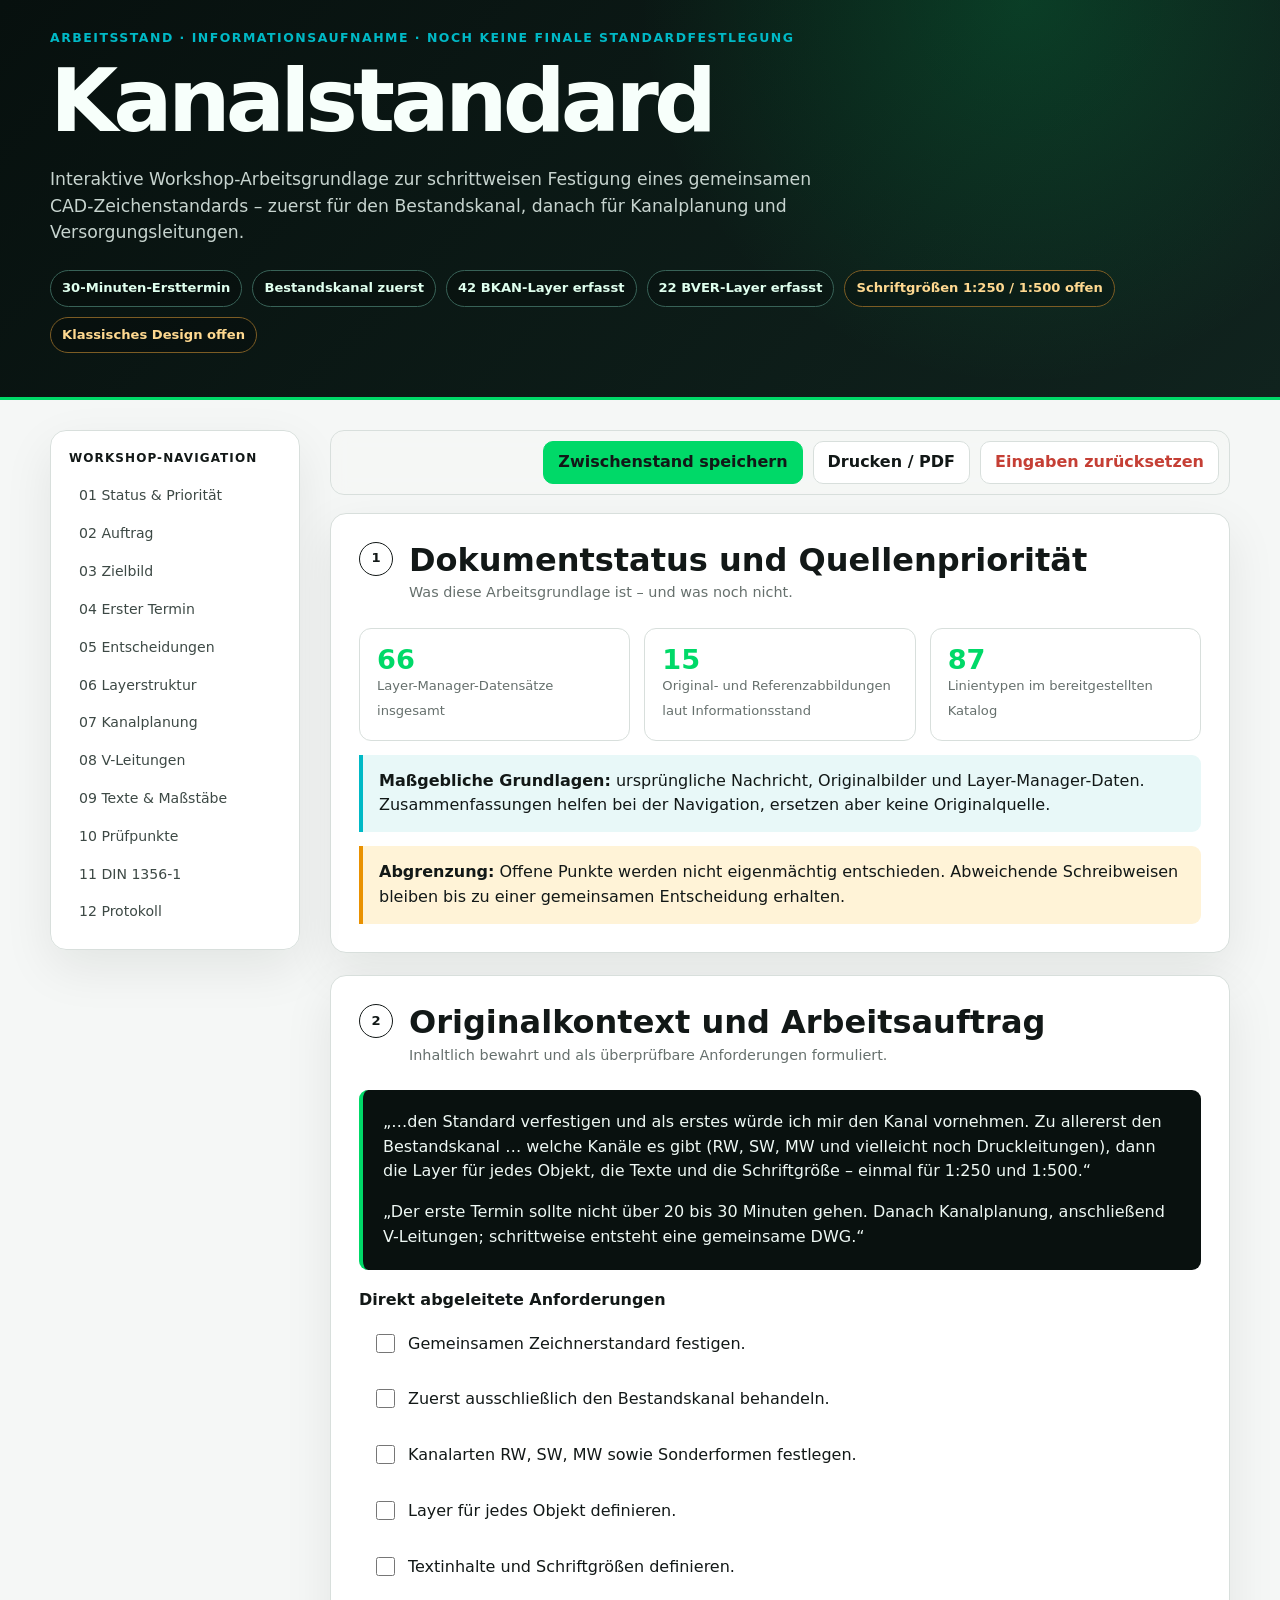
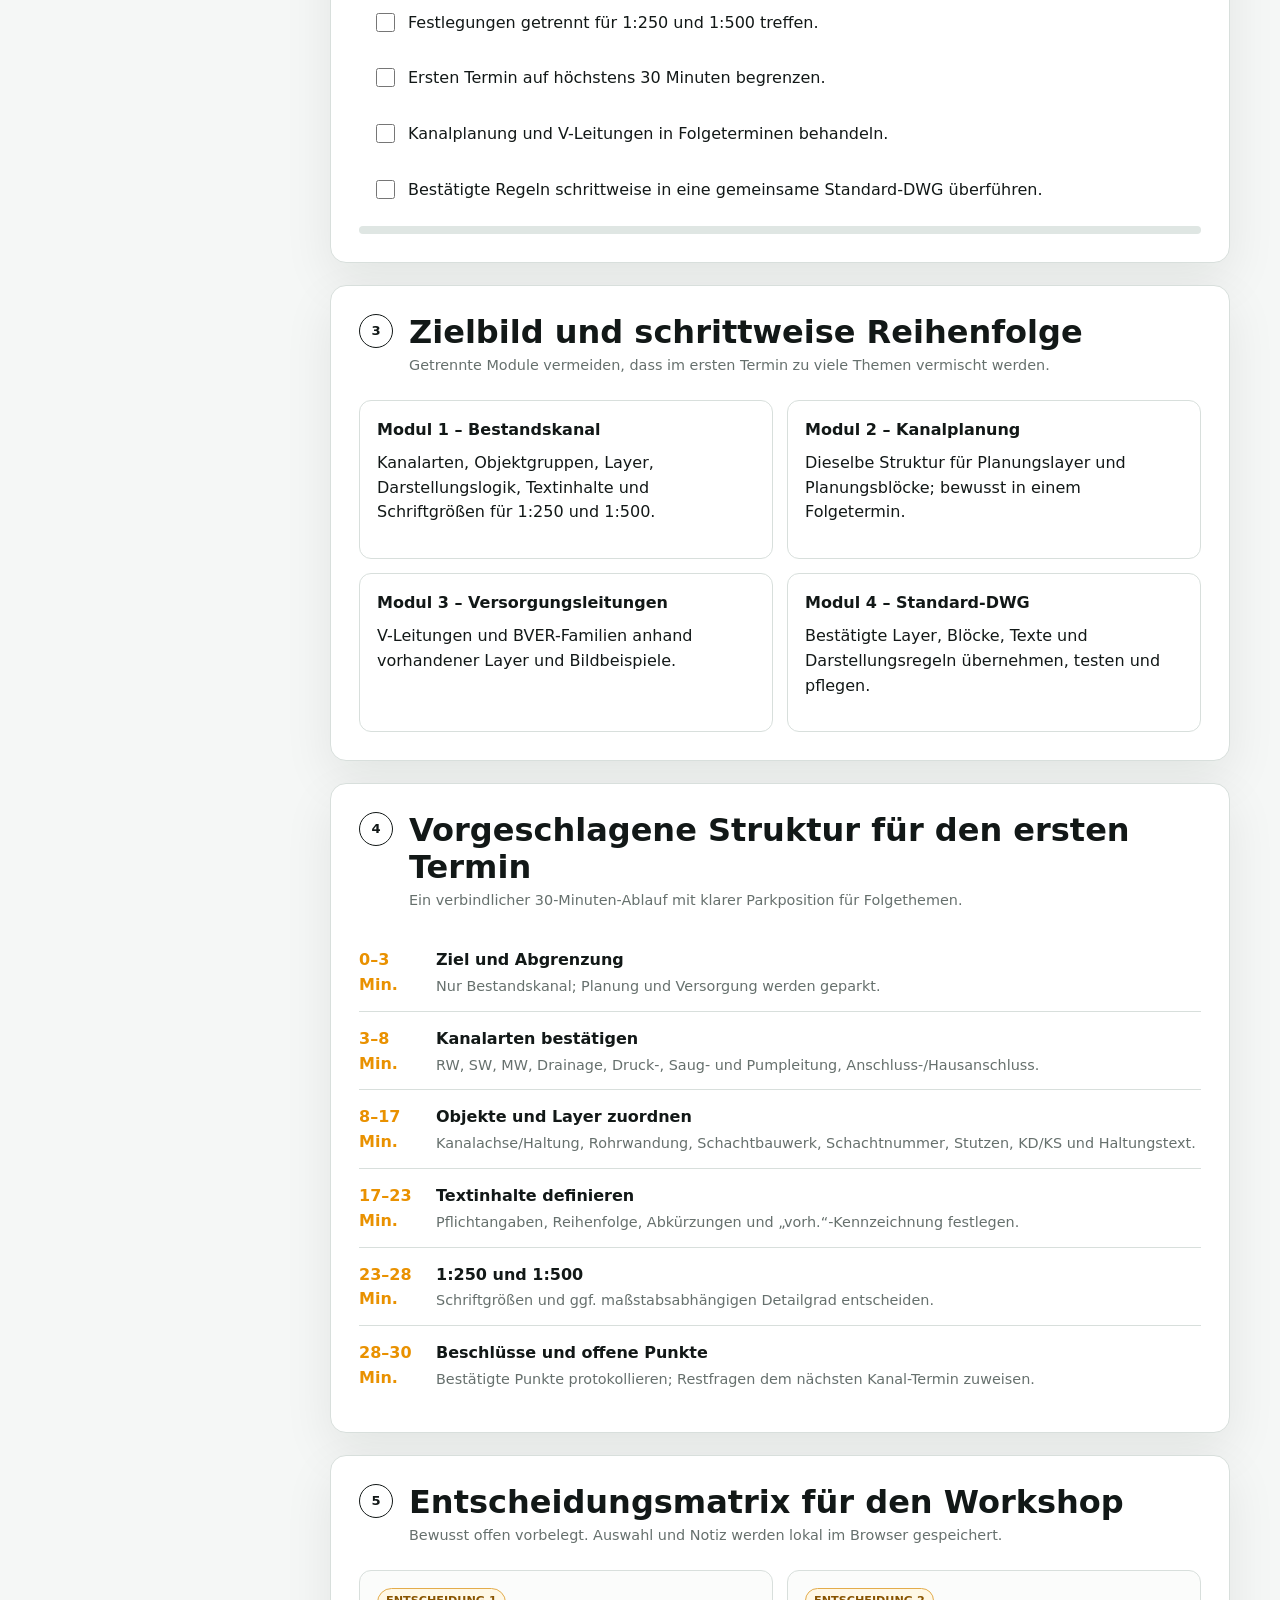
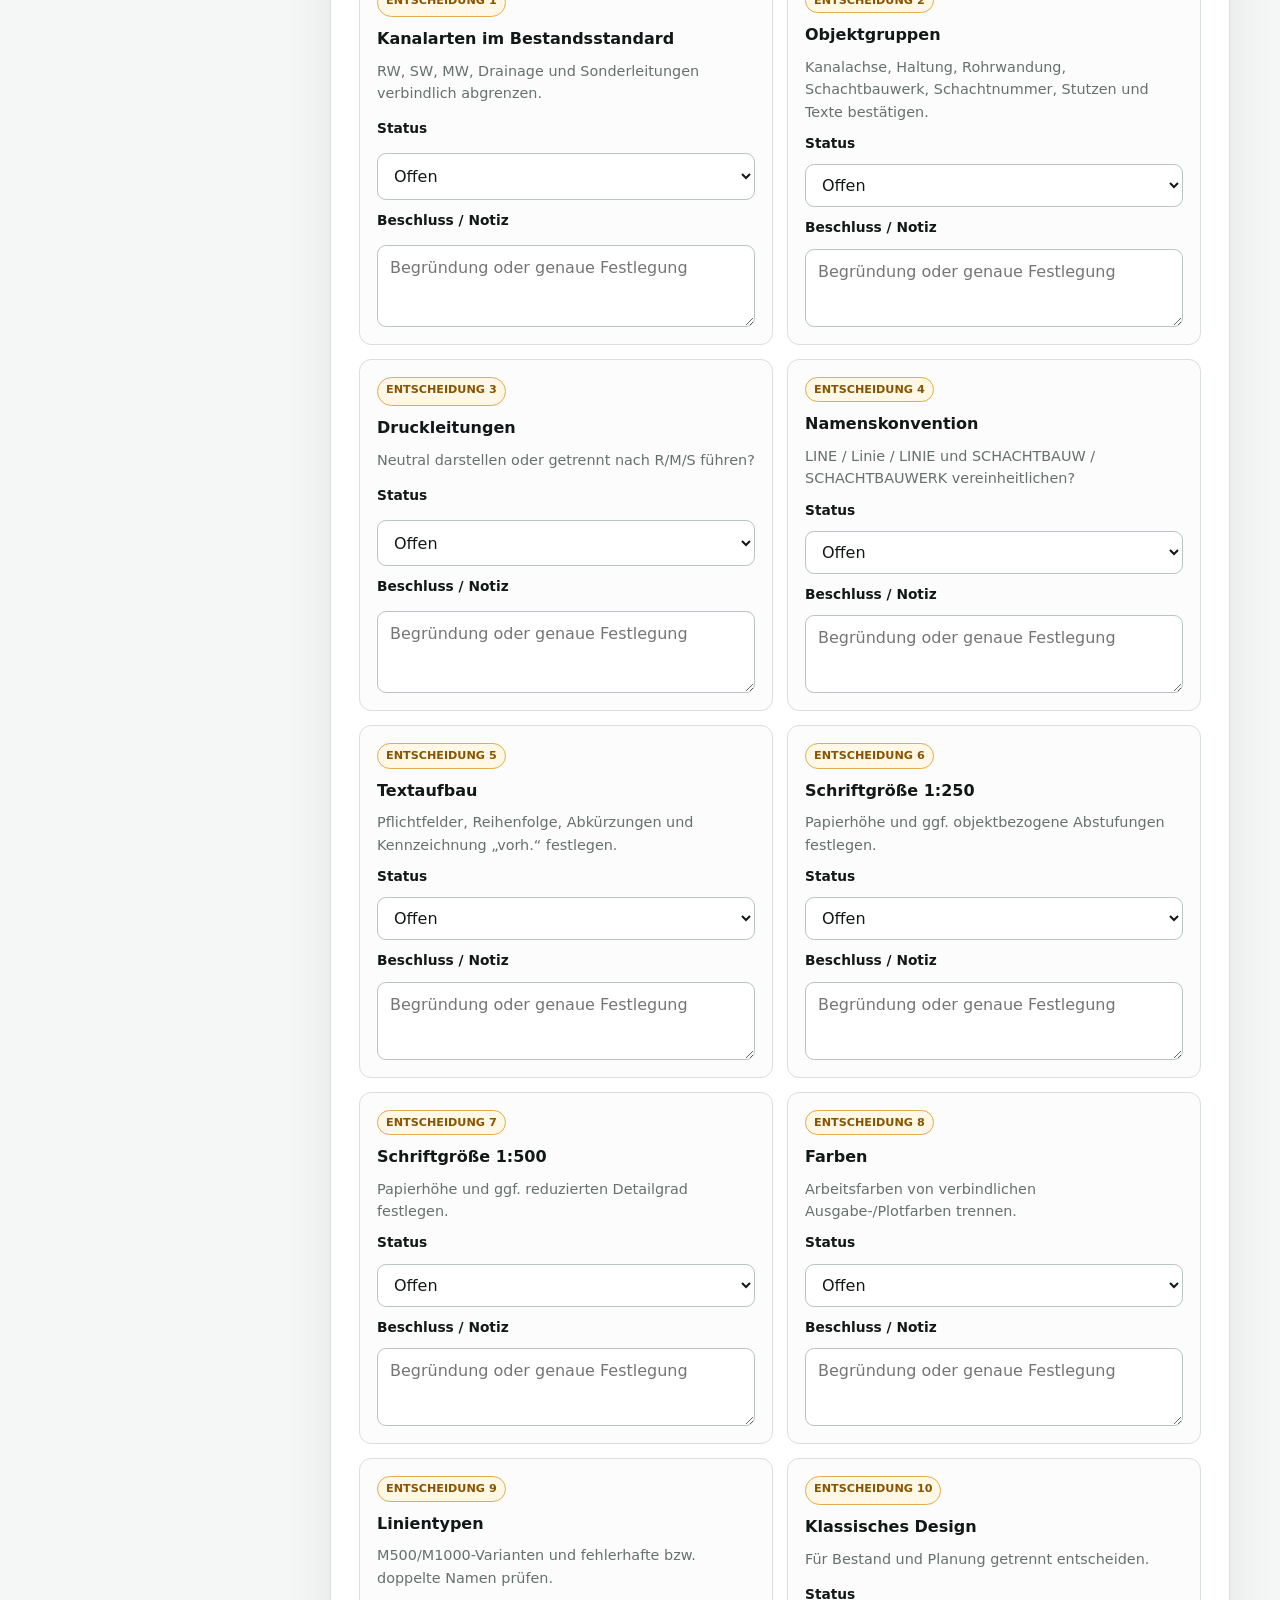
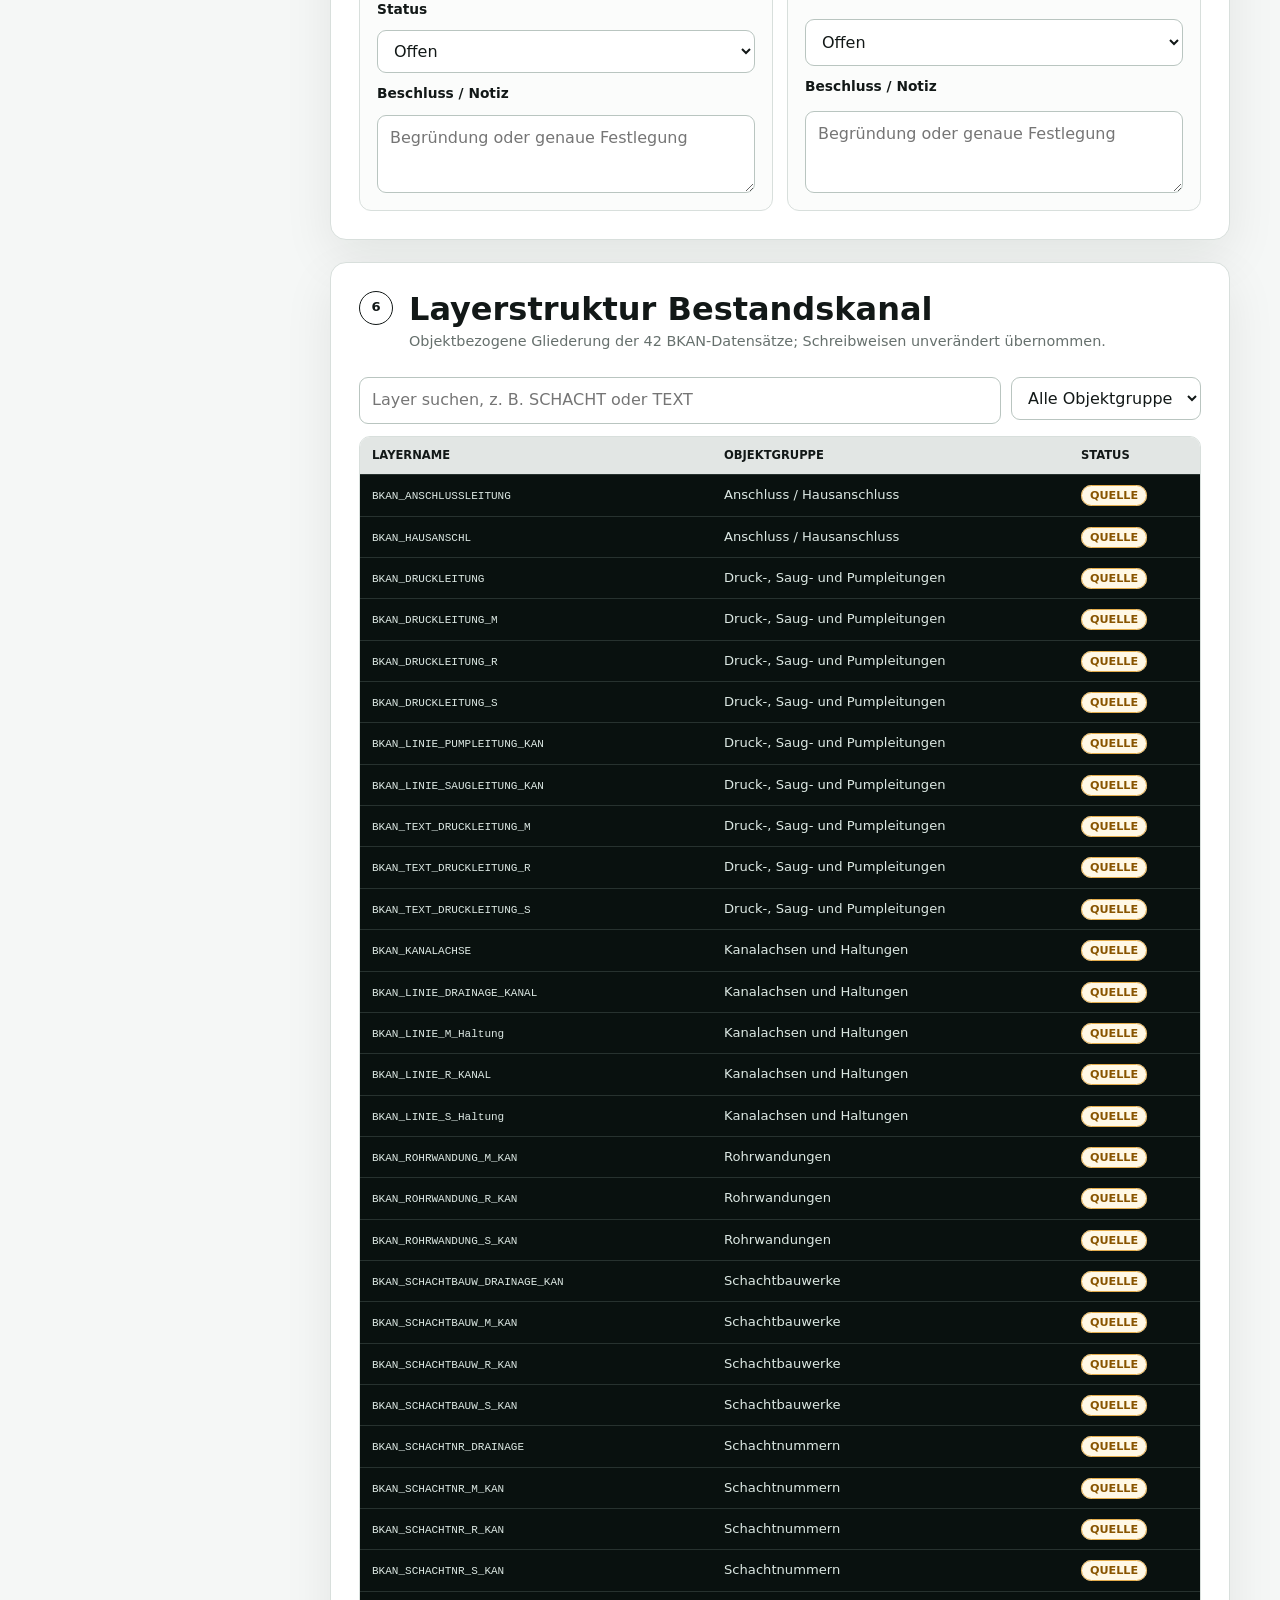
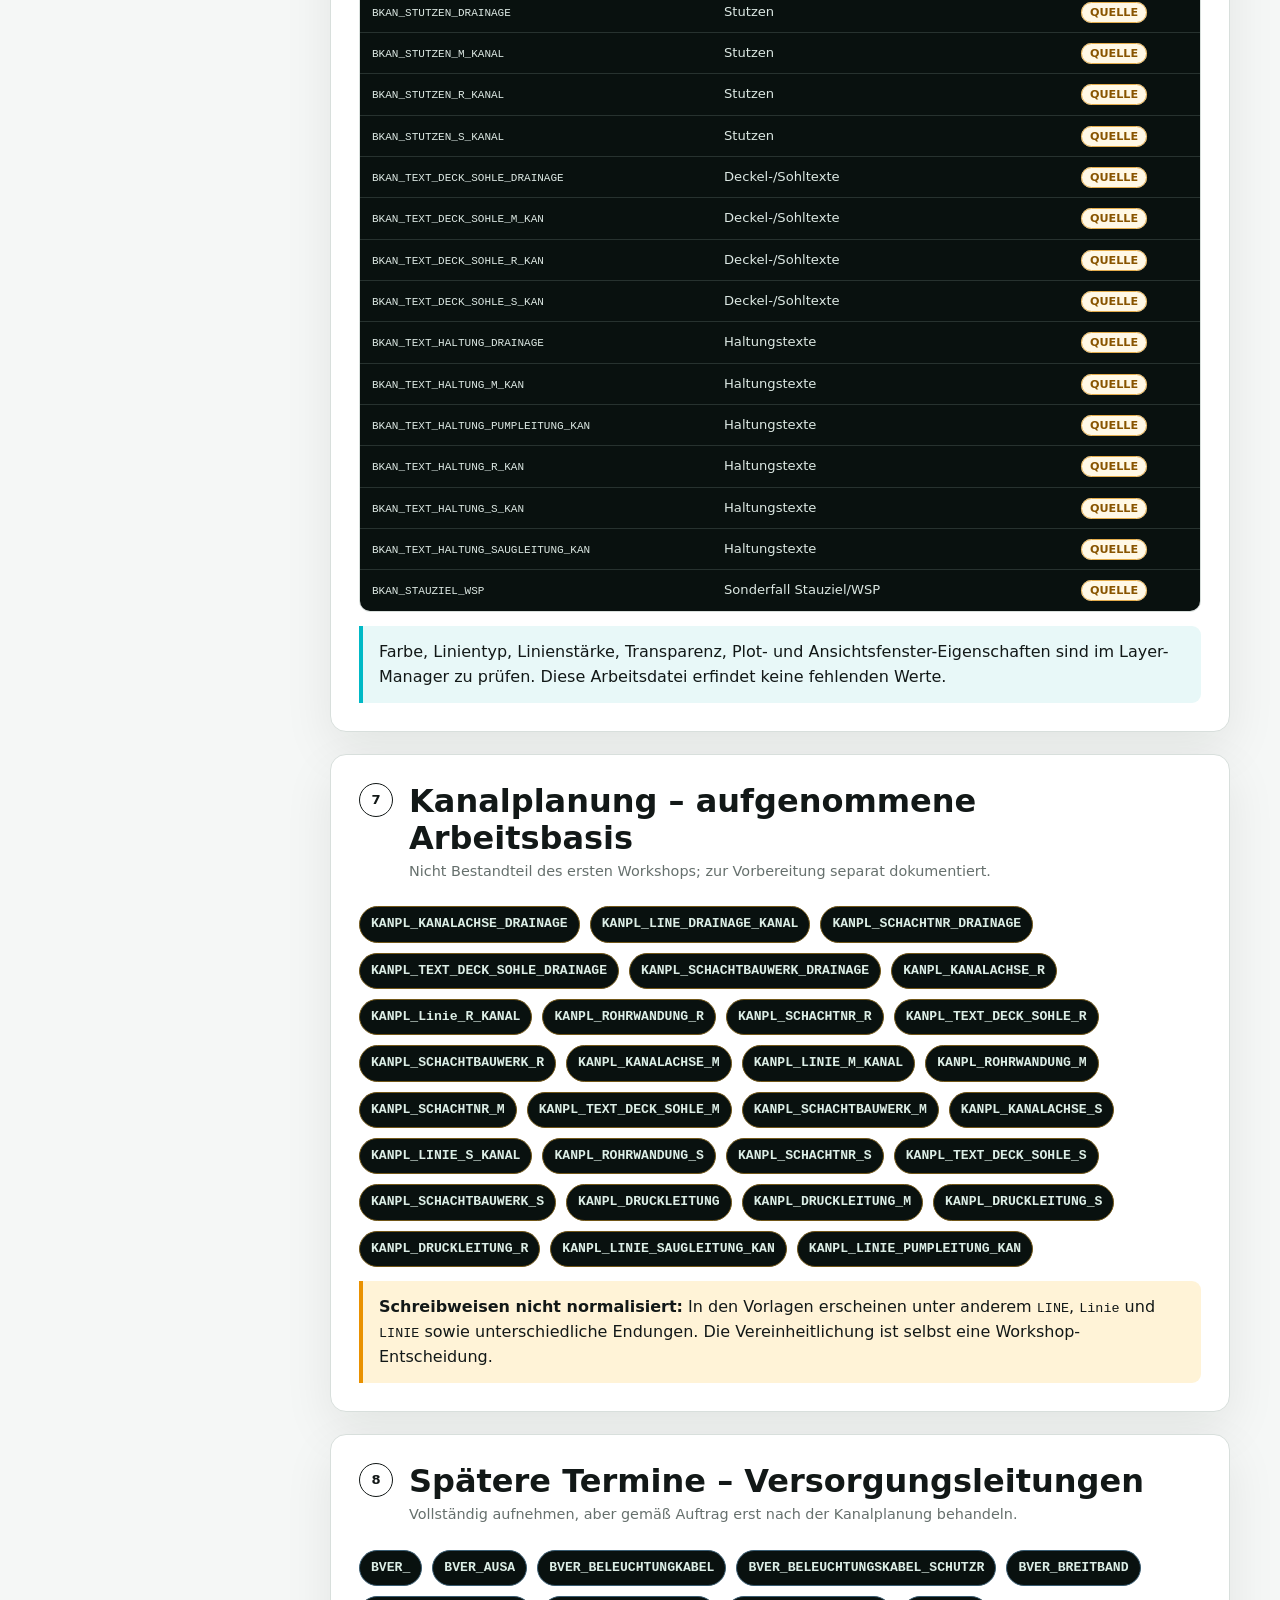
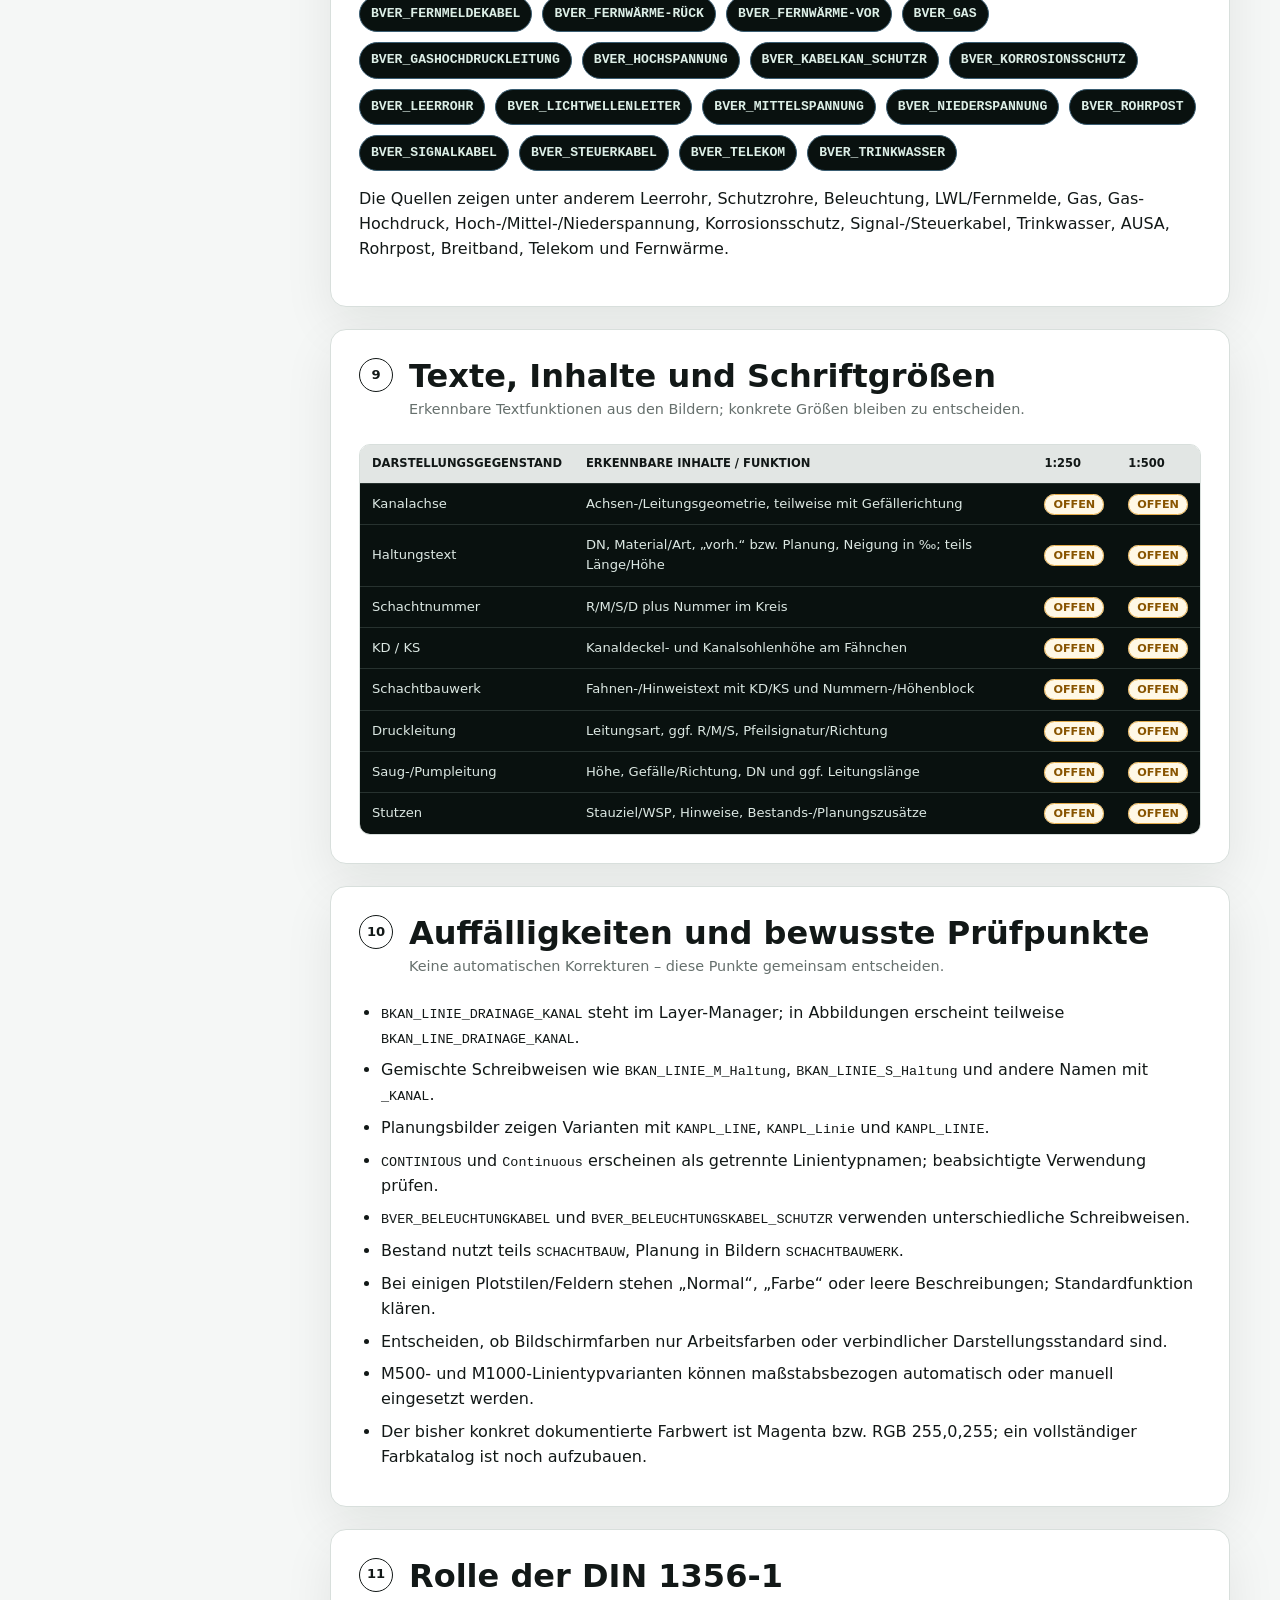
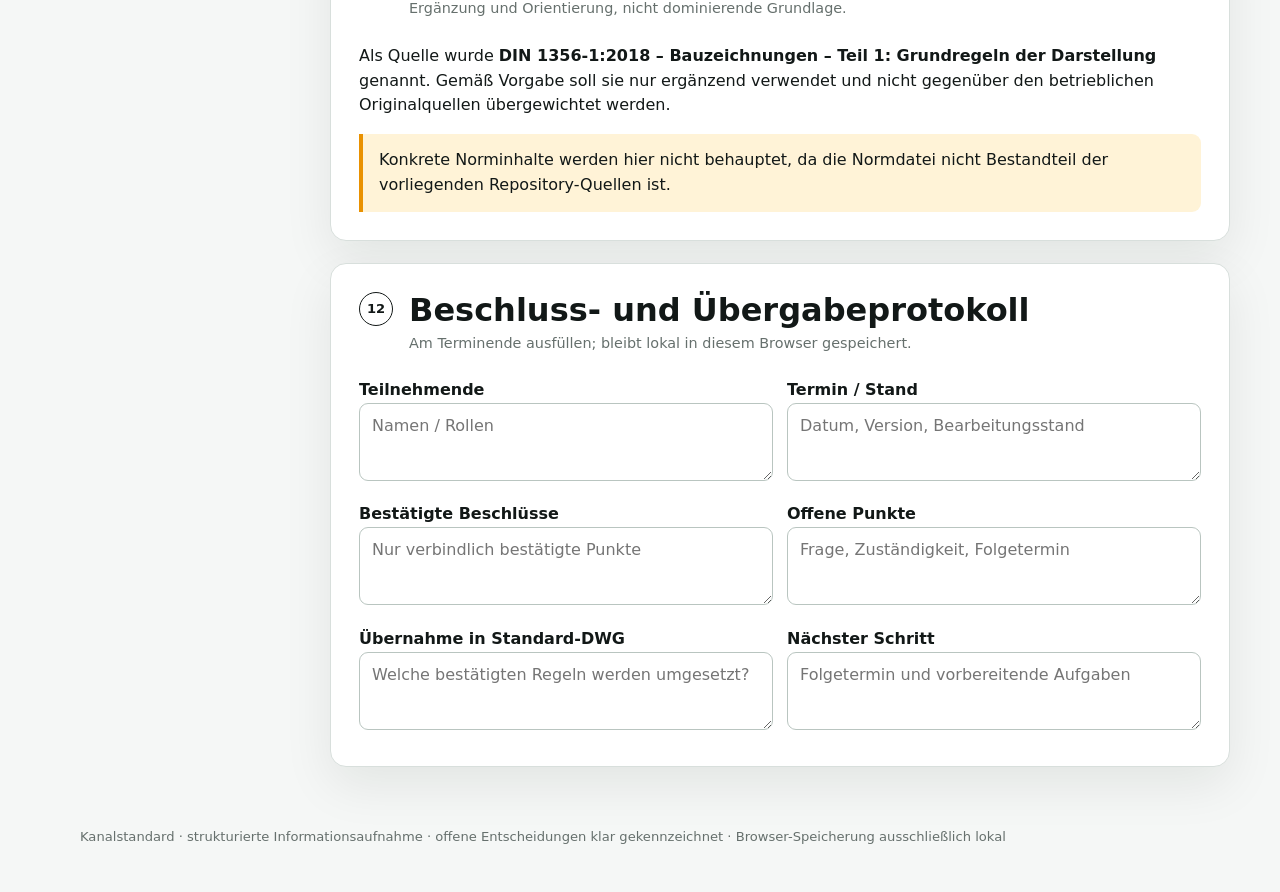
==== commit 20777341: "Ensure unique BKAN layer grouping Co-authored-by: Marshallv2 <Marshallv2@users.noreply.github.com>" ====
--- a/kanalstandard-workshop.html
+++ b/kanalstandard-workshop.html
@@ -1,828 +1,723 @@
-<!DOCTYPE html>
+<!doctype html>
 <html lang="de">
 <head>
-<meta charset="UTF-8" />
-<meta name="viewport" content="width=device-width, initial-scale=1" />
-<title>Kanalstandard – HTML Workshop</title>
-<style>
-  :root {
-    --bg: #f3f5f7;
-    --surface: #ffffff;
-    --ink: #1a1f24;
-    --muted: #5c6670;
-    --line: #d7dde3;
-    --accent: #1f8a4c;
-    --accent-soft: #e7f6ee;
-    --warn-bg: #2a2118;
-    --warn-fg: #f0c27a;
-    --warn-edge: #e09a3e;
-    --info-bg: #121820;
-    --info-edge: #3db7c9;
-    --table-bg: #111418;
-    --table-head: #d9dee3;
-    --table-ink: #eef2f5;
-    --table-muted: #9aa5b1;
-    --badge-a: #1f6f8b;
-    --badge-b: #6b5b95;
-    --badge-c: #2d6a4f;
-    --badge-d: #9a3412;
-    --radius: 14px;
-    --shadow: 0 10px 30px rgba(16, 24, 32, 0.06);
-    --font: "Segoe UI", "Source Sans 3", "Helvetica Neue", sans-serif;
-    --mono: "Cascadia Code", "Consolas", "Liberation Mono", monospace;
-  }
-  * { box-sizing: border-box; }
-  html { scroll-behavior: smooth; }
-  body {
-    margin: 0;
-    font-family: var(--font);
-    color: var(--ink);
-    background:
-      radial-gradient(1200px 500px at 10% -10%, #dfeff0 0%, transparent 55%),
-      radial-gradient(900px 400px at 100% 0%, #e8f3e9 0%, transparent 50%),
-      var(--bg);
-    line-height: 1.45;
-  }
-  .wrap { max-width: 1280px; margin: 0 auto; padding: 28px 20px 80px; }
-  .hero {
-    background: linear-gradient(135deg, #10231a 0%, #1a3a2c 45%, #0f2730 100%);
-    color: #f4faf6;
-    border-radius: 22px;
-    padding: 28px 28px 24px;
-    box-shadow: var(--shadow);
-    position: relative;
-    overflow: hidden;
-  }
-  .hero::after {
-    content: "";
-    position: absolute;
-    inset: auto -40px -60px auto;
-    width: 220px; height: 220px;
-    background: radial-gradient(circle, rgba(61,183,201,.25), transparent 70%);
-  }
-  .hero h1 { margin: 0 0 8px; font-size: clamp(1.6rem, 3vw, 2.2rem); letter-spacing: -0.02em; }
-  .hero p { margin: 0; max-width: 70ch; color: #c7d8cf; }
-  .hero-meta { display: flex; flex-wrap: wrap; gap: 10px; margin-top: 18px; }
-  .chip {
-    display: inline-flex; align-items: center; gap: 8px;
-    background: rgba(255,255,255,.08);
-    border: 1px solid rgba(255,255,255,.14);
-    border-radius: 999px;
-    padding: 6px 12px;
-    font-size: .85rem;
-    color: #e6f2ec;
-  }
-  nav.toc {
-    display: flex; flex-wrap: wrap; gap: 8px;
-    margin: 18px 0 8px;
-  }
-  nav.toc a {
-    text-decoration: none;
-    color: var(--ink);
-    background: var(--surface);
-    border: 1px solid var(--line);
-    border-radius: 999px;
-    padding: 7px 12px;
-    font-size: .86rem;
-  }
-  nav.toc a:hover { border-color: var(--accent); color: var(--accent); }
-  section.block {
-    background: var(--surface);
-    border: 1px solid var(--line);
-    border-radius: var(--radius);
-    padding: 22px;
-    margin-top: 18px;
-    box-shadow: var(--shadow);
-  }
-  .sec-head { display: flex; gap: 14px; align-items: flex-start; margin-bottom: 14px; }
-  .num {
-    width: 36px; height: 36px; border-radius: 50%;
-    display: grid; place-items: center;
-    background: var(--accent-soft); color: var(--accent);
-    font-weight: 700; flex: 0 0 auto;
-  }
-  .sec-head h2 { margin: 0; font-size: 1.25rem; }
-  .sec-head p { margin: 4px 0 0; color: var(--muted); }
-  .stats {
-    display: grid;
-    grid-template-columns: repeat(auto-fit, minmax(160px, 1fr));
-    gap: 12px;
-    margin: 14px 0;
-  }
-  .stat {
-    border: 1px solid var(--line);
-    border-radius: 12px;
-    padding: 14px 16px;
-    background: #fff;
-  }
-  .stat strong {
-    display: block;
-    font-size: 1.8rem;
-    color: var(--accent);
-    line-height: 1.1;
-  }
-  .stat span { color: var(--muted); font-size: .92rem; }
-  .callout {
-    border-radius: 12px;
-    padding: 14px 16px;
-    background: var(--warn-bg);
-    color: var(--warn-fg);
-    border-left: 4px solid var(--warn-edge);
-    margin: 14px 0;
-  }
-  .callout.info {
-    background: var(--info-bg);
-    color: #d7eef2;
-    border-left-color: var(--info-edge);
-  }
-  .toolbar {
-    display: flex; flex-wrap: wrap; gap: 10px; align-items: end;
-    margin: 12px 0 14px;
-  }
-  .field { display: flex; flex-direction: column; gap: 4px; min-width: 140px; }
-  .field label { font-size: .78rem; color: var(--muted); text-transform: uppercase; letter-spacing: .04em; }
-  .field input, .field select, button, .btn {
-    font: inherit;
-    border: 1px solid var(--line);
-    border-radius: 10px;
-    padding: 8px 11px;
-    background: #fff;
-    color: var(--ink);
-  }
-  button, .btn {
-    cursor: pointer;
-    background: var(--ink);
-    color: #fff;
-    border-color: var(--ink);
-  }
-  button.secondary { background: #fff; color: var(--ink); }
-  button.accent { background: var(--accent); border-color: var(--accent); }
-  .table-shell {
-    border-radius: 12px;
-    overflow: auto;
-    border: 1px solid #0b0d10;
-    max-height: 70vh;
-    background: var(--table-bg);
-  }
-  table.layers {
-    width: 100%;
-    border-collapse: collapse;
-    min-width: 1400px;
-    font-size: .86rem;
-  }
-  table.layers th {
-    position: sticky; top: 0; z-index: 2;
-    background: var(--table-head);
-    color: #111;
-    text-align: left;
-    padding: 9px 8px;
-    border-bottom: 1px solid #b8c0c8;
-    white-space: nowrap;
-  }
-  table.layers td {
-    padding: 7px 8px;
-    border-bottom: 1px solid #242a31;
-    color: var(--table-ink);
-    vertical-align: middle;
-  }
-  table.layers tr:hover td { background: #191e24; }
-  table.layers input[type="text"],
-  table.layers select {
-    width: 100%;
-    min-width: 90px;
-    background: #0c1014;
-    color: var(--table-ink);
-    border: 1px solid #333b45;
-    border-radius: 8px;
-    padding: 5px 7px;
-    font: inherit;
-  }
-  table.layers input[type="checkbox"] { transform: scale(1.1); }
-  .badge {
-    display: inline-flex;
-    align-items: center;
-    border-radius: 999px;
-    padding: 2px 9px;
-    font-size: .75rem;
-    border: 1px solid currentColor;
-    font-weight: 600;
-  }
-  .badge.A { color: #7dd3fc; }
-  .badge.B { color: #c4b5fd; }
-  .badge.C { color: #86efac; }
-  .badge.D { color: #fdba74; }
-  .swatch {
-    width: 14px; height: 14px; border-radius: 3px;
-    border: 1px solid rgba(255,255,255,.35);
-    display: inline-block; vertical-align: middle; margin-right: 6px;
-  }
-  .grid-2 {
-    display: grid;
-    grid-template-columns: repeat(auto-fit, minmax(280px, 1fr));
-    gap: 14px;
-  }
-  .card {
-    border: 1px solid var(--line);
-    border-radius: 12px;
-    padding: 14px;
-    background: #fff;
-  }
-  .card h3 { margin: 0 0 8px; font-size: 1rem; }
-  .card p, .card li { color: var(--muted); }
-  .color-swatch-lg {
-    width: 72px; height: 72px; border-radius: 12px;
-    border: 1px solid var(--line);
-    margin-bottom: 10px;
-  }
-  .lt-preview {
-    font-family: var(--mono);
-    letter-spacing: .08em;
-    color: #dbe4ec;
-    white-space: nowrap;
-  }
-  .gruppe {
-    display: inline-block;
-    border-radius: 999px;
-    padding: 2px 10px;
-    border: 1px solid #4b7f76;
-    color: #b7e0d6;
-    font-size: .75rem;
-  }
-  .offen-list { margin: 0; padding-left: 1.1rem; }
-  .offen-list li { margin: 6px 0; }
-  .offen-tag {
-    display: inline-block;
-    background: #fff3e0;
-    color: #9a3412;
-    border: 1px solid #fdba74;
-    border-radius: 6px;
-    padding: 0 6px;
-    font-size: .8rem;
-    font-weight: 700;
-  }
-  pre.master {
-    background: #0d1117;
-    color: #e6edf3;
-    border-radius: 12px;
-    padding: 16px;
-    overflow: auto;
-    font-size: .82rem;
-    line-height: 1.5;
-    white-space: pre-wrap;
-  }
-  footer.note {
-    margin-top: 22px;
-    color: var(--muted);
-    font-size: .9rem;
-    text-align: center;
-  }
-  .progress {
-    height: 8px; border-radius: 999px; background: #e5ebe7; overflow: hidden; margin-top: 8px;
-  }
-  .progress > i { display: block; height: 100%; background: var(--accent); width: 0%; }
-  @media (max-width: 700px) {
-    .hero { padding: 20px; }
-    section.block { padding: 16px; }
-  }
-</style>
+  <meta charset="utf-8">
+  <meta name="viewport" content="width=device-width, initial-scale=1">
+  <meta name="description" content="Interaktive Arbeitsgrundlage für den Workshop zum Kanal-Zeichenstandard.">
+  <title>Kanalstandard – Workshop-Arbeitsgrundlage</title>
+  <style>
+    :root {
+      --ink: #121817;
+      --muted: #66706d;
+      --line: #d8dfdc;
+      --paper: #f5f7f6;
+      --panel: #ffffff;
+      --dark: #09110f;
+      --green: #00d968;
+      --green-soft: #dffbed;
+      --cyan: #00b9c6;
+      --orange: #e99100;
+      --orange-soft: #fff3d7;
+      --danger: #c53f35;
+      --radius: 16px;
+      --shadow: 0 18px 50px rgba(8, 22, 18, .08);
+    }
+
+    * { box-sizing: border-box; }
+    html { scroll-behavior: smooth; }
+    body {
+      margin: 0;
+      color: var(--ink);
+      background: var(--paper);
+      font: 16px/1.55 Inter, ui-sans-serif, system-ui, -apple-system, BlinkMacSystemFont, "Segoe UI", sans-serif;
+    }
+    button, input, select, textarea { font: inherit; }
+    button { cursor: pointer; }
+    a { color: inherit; }
+
+    .hero {
+      padding: 28px max(24px, calc((100vw - 1180px) / 2)) 44px;
+      color: #f7fffb;
+      background:
+        radial-gradient(circle at 80% 0%, rgba(0, 217, 104, .18), transparent 35%),
+        linear-gradient(135deg, #07100e, #10231e);
+      border-bottom: 3px solid var(--green);
+    }
+    .eyebrow {
+      margin: 0 0 12px;
+      color: var(--cyan);
+      font-size: .78rem;
+      font-weight: 800;
+      letter-spacing: .12em;
+      text-transform: uppercase;
+    }
+    h1 {
+      max-width: 850px;
+      margin: 0;
+      font-size: clamp(2.5rem, 7vw, 5.5rem);
+      line-height: .96;
+      letter-spacing: -.055em;
+    }
+    .lede {
+      max-width: 780px;
+      margin: 22px 0 0;
+      color: #c7d4cf;
+      font-size: 1.08rem;
+    }
+    .hero-meta, .toolbar, .chips {
+      display: flex;
+      flex-wrap: wrap;
+      gap: 10px;
+    }
+    .hero-meta { margin-top: 24px; }
+    .pill, .chip {
+      display: inline-flex;
+      align-items: center;
+      gap: 7px;
+      padding: 7px 11px;
+      border-radius: 999px;
+      font-size: .82rem;
+      font-weight: 700;
+    }
+    .pill {
+      color: #dfffee;
+      border: 1px solid #386257;
+      background: rgba(0, 0, 0, .22);
+    }
+    .pill.open { color: #ffd990; border-color: #7c5c24; }
+
+    .app-shell {
+      display: grid;
+      grid-template-columns: 250px minmax(0, 930px);
+      gap: 30px;
+      max-width: 1240px;
+      margin: 0 auto;
+      padding: 30px;
+    }
+    nav {
+      position: sticky;
+      top: 20px;
+      align-self: start;
+      padding: 18px;
+      border: 1px solid var(--line);
+      border-radius: var(--radius);
+      background: rgba(255, 255, 255, .94);
+      box-shadow: var(--shadow);
+    }
+    nav strong {
+      display: block;
+      margin-bottom: 10px;
+      font-size: .75rem;
+      letter-spacing: .09em;
+      text-transform: uppercase;
+    }
+    nav a {
+      display: block;
+      padding: 8px 10px;
+      color: #3d4945;
+      border-radius: 9px;
+      text-decoration: none;
+      font-size: .88rem;
+    }
+    nav a:hover, nav a:focus { color: var(--ink); background: var(--green-soft); }
+    main { min-width: 0; }
+
+    .toolbar {
+      position: sticky;
+      z-index: 3;
+      top: 16px;
+      justify-content: flex-end;
+      margin-bottom: 18px;
+      padding: 10px;
+      border: 1px solid var(--line);
+      border-radius: 14px;
+      background: rgba(245, 247, 246, .9);
+      backdrop-filter: blur(10px);
+    }
+    .btn {
+      min-height: 40px;
+      padding: 8px 14px;
+      color: var(--ink);
+      border: 1px solid var(--line);
+      border-radius: 10px;
+      background: white;
+      font-weight: 750;
+    }
+    .btn:hover, .btn:focus { border-color: var(--green); }
+    .btn.primary { border-color: var(--green); background: var(--green); }
+    .btn.danger { color: var(--danger); }
+
+    section {
+      margin-bottom: 22px;
+      padding: 28px;
+      scroll-margin-top: 90px;
+      border: 1px solid var(--line);
+      border-radius: var(--radius);
+      background: var(--panel);
+      box-shadow: var(--shadow);
+    }
+    .section-heading {
+      display: grid;
+      grid-template-columns: 38px 1fr;
+      gap: 12px;
+      align-items: start;
+      margin-bottom: 24px;
+    }
+    .section-number {
+      display: grid;
+      width: 34px;
+      height: 34px;
+      place-items: center;
+      border: 1.5px solid var(--ink);
+      border-radius: 50%;
+      font-size: .82rem;
+      font-weight: 850;
+    }
+    h2, h3, p { margin-top: 0; }
+    h2 { margin-bottom: 3px; font-size: clamp(1.45rem, 3vw, 2rem); line-height: 1.15; }
+    h3 { margin-bottom: 8px; font-size: 1rem; }
+    .subtitle { margin: 0; color: var(--muted); font-size: .9rem; }
+    .grid-2, .grid-3 {
+      display: grid;
+      gap: 14px;
+    }
+    .grid-2 { grid-template-columns: repeat(2, minmax(0, 1fr)); }
+    .grid-3 { grid-template-columns: repeat(3, minmax(0, 1fr)); }
+    .stat, .module, .decision, .layer-group {
+      padding: 17px;
+      border: 1px solid var(--line);
+      border-radius: 12px;
+      background: #fff;
+    }
+    .stat b { display: block; color: var(--green); font-size: 1.7rem; line-height: 1; }
+    .stat span { color: var(--muted); font-size: .82rem; }
+    .notice {
+      margin-top: 14px;
+      padding: 14px 16px;
+      border-left: 4px solid var(--cyan);
+      border-radius: 0 9px 9px 0;
+      background: #e8f8f8;
+    }
+    .notice.warning { border-color: var(--orange); background: var(--orange-soft); }
+    .notice strong { font-weight: 850; }
+    blockquote {
+      margin: 0 0 18px;
+      padding: 20px;
+      color: #eef8f4;
+      border-left: 4px solid var(--green);
+      border-radius: 9px;
+      background: var(--dark);
+    }
+    blockquote p:last-child { margin-bottom: 0; }
+
+    .checklist { display: grid; gap: 9px; }
+    .check-row {
+      display: flex;
+      gap: 10px;
+      align-items: flex-start;
+      padding: 10px 12px;
+      border: 1px solid transparent;
+      border-radius: 9px;
+    }
+    .check-row:hover { border-color: var(--line); background: #fafcfb; }
+    .check-row input { width: 19px; height: 19px; margin-top: 2px; accent-color: var(--green); }
+    .check-row input:checked + span { color: var(--muted); text-decoration: line-through; }
+
+    .agenda { display: grid; gap: 2px; }
+    .agenda-row {
+      display: grid;
+      grid-template-columns: 62px 1fr;
+      gap: 15px;
+      padding: 13px 0;
+      border-bottom: 1px solid var(--line);
+    }
+    .agenda-row:last-child { border: 0; }
+    .agenda-time { color: var(--orange); font-weight: 850; }
+    .agenda-row p { margin: 2px 0 0; color: var(--muted); font-size: .9rem; }
+
+    .decision { display: grid; gap: 10px; background: #fbfcfb; }
+    .decision label { font-size: .86rem; font-weight: 800; }
+    select, textarea, input[type="text"], input[type="search"] {
+      width: 100%;
+      padding: 10px 12px;
+      color: var(--ink);
+      border: 1px solid #b9c5c0;
+      border-radius: 9px;
+      background: white;
+    }
+    textarea { min-height: 78px; resize: vertical; }
+    select:focus, textarea:focus, input:focus { outline: 3px solid var(--green-soft); border-color: var(--green); }
+    .status {
+      width: fit-content;
+      padding: 3px 8px;
+      color: #885400;
+      border: 1px solid #e3ac4c;
+      border-radius: 999px;
+      background: #fff8e6;
+      font-size: .7rem;
+      font-weight: 850;
+      text-transform: uppercase;
+    }
+
+    .filters {
+      display: grid;
+      grid-template-columns: 1fr 190px;
+      gap: 10px;
+      margin-bottom: 12px;
+    }
+    .table-wrap { overflow: auto; border: 1px solid var(--line); border-radius: 11px; }
+    table { width: 100%; border-collapse: collapse; font-size: .82rem; }
+    th, td { padding: 10px 12px; text-align: left; border-bottom: 1px solid #27322f; }
+    th {
+      position: sticky;
+      top: 0;
+      color: var(--ink);
+      background: #e2e6e4;
+      font-size: .72rem;
+      text-transform: uppercase;
+    }
+    tbody { color: #dce8e3; background: var(--dark); }
+    tr:last-child td { border-bottom: 0; }
+    code { color: inherit; font: .84em/1.4 ui-monospace, SFMono-Regular, Menlo, Consolas, monospace; }
+    .chip { color: #dceee6; border: 1px solid #294a40; background: var(--dark); font-family: ui-monospace, monospace; }
+    .chip[data-group="planung"] { border-color: #725718; }
+    .chip[data-group="versorgung"] { border-color: #3a5d72; }
+    .layer-group { color: #e4f0eb; background: var(--dark); }
+    .layer-group h3 { display: flex; justify-content: space-between; color: var(--green); }
+    .layer-group h3 span { color: #8fa09a; font-size: .72rem; font-weight: 500; }
+    .layer-group ul { margin: 0; padding: 0; list-style: none; }
+    .layer-group li { padding: 4px 0; color: #bdcbc6; font: .76rem ui-monospace, monospace; }
+
+    .issues { margin: 0; padding-left: 22px; }
+    .issues li { margin-bottom: 8px; }
+    .footer {
+      max-width: 1180px;
+      margin: 0 auto;
+      padding: 8px 30px 45px;
+      color: var(--muted);
+      font-size: .82rem;
+    }
+    .progress {
+      height: 8px;
+      margin-top: 12px;
+      overflow: hidden;
+      border-radius: 999px;
+      background: #dfe6e3;
+    }
+    .progress span { display: block; width: 0; height: 100%; background: var(--green); transition: width .2s; }
+    .sr-only {
+      position: absolute;
+      width: 1px;
+      height: 1px;
+      padding: 0;
+      margin: -1px;
+      overflow: hidden;
+      clip: rect(0, 0, 0, 0);
+      white-space: nowrap;
+      border: 0;
+    }
+
+    @media (max-width: 900px) {
+      .app-shell { display: block; padding: 18px; }
+      nav { position: static; margin-bottom: 18px; columns: 2; }
+      nav strong { column-span: all; }
+      .grid-3 { grid-template-columns: 1fr; }
+    }
+    @media (max-width: 650px) {
+      .hero { padding-inline: 20px; }
+      section { padding: 20px; }
+      .grid-2, .filters { grid-template-columns: 1fr; }
+      nav { columns: 1; }
+      .toolbar { position: static; justify-content: stretch; }
+      .toolbar .btn { flex: 1; }
+    }
+    @media print {
+      body { background: white; font-size: 10pt; }
+      .hero { padding: 18mm 14mm; color: black; background: white; border-bottom: 2px solid black; }
+      .hero .lede, .hero .eyebrow { color: #333; }
+      .app-shell { display: block; max-width: none; padding: 8mm 12mm; }
+      nav, .toolbar, .filters, .footer { display: none; }
+      section { break-inside: avoid; box-shadow: none; margin-bottom: 7mm; padding: 7mm; }
+      .layer-group, blockquote, tbody { color: black; background: white; }
+      .layer-group li, .layer-group h3, .chip { color: black; }
+      .chip { border-color: #777; background: white; }
+      textarea { border: 0; }
+    }
+  </style>
 </head>
 <body>
-<div class="wrap">
   <header class="hero">
-    <h1>Kanalstandard – HTML Workshop</h1>
-    <p>Vollständige Informationsaufnahme als Arbeitsgrundlage für den Zeichner-Workshop. Kein fertiger Standard – offene Entscheidungen sind klar als <strong>OFFEN</strong> markiert. DIN 1356-1 nur ergänzende Orientierung.</p>
+    <p class="eyebrow">Arbeitsstand · Informationsaufnahme · noch keine finale Standardfestlegung</p>
+    <h1>Kanalstandard</h1>
+    <p class="lede">Interaktive Workshop-Arbeitsgrundlage zur schrittweisen Festigung eines gemeinsamen CAD-Zeichenstandards – zuerst für den Bestandskanal, danach für Kanalplanung und Versorgungsleitungen.</p>
     <div class="hero-meta">
-      <span class="chip">Kategorie A · Quellenlayer</span>
-      <span class="chip">Kategorie B · Bildsichtung</span>
-      <span class="chip">Kategorie C · Strukturvorschläge</span>
-      <span class="chip">Kategorie D · OFFEN</span>
+      <span class="pill">30-Minuten-Ersttermin</span>
+      <span class="pill">Bestandskanal zuerst</span>
+      <span class="pill">42 BKAN-Layer erfasst</span>
+      <span class="pill">22 BVER-Layer erfasst</span>
+      <span class="pill open">Schriftgrößen 1:250 / 1:500 offen</span>
+      <span class="pill open">Klassisches Design offen</span>
     </div>
   </header>
 
-  <nav class="toc" aria-label="Inhalt">
-    <a href="#workshop">Workshop-Tabelle</a>
-    <a href="#layer-manager">Layer-Manager</a>
-    <a href="#linientypen">Linientypkatalog</a>
-    <a href="#farben">Farbenkatalog</a>
-    <a href="#auffaelligkeiten">Auffälligkeiten</a>
-    <a href="#din">DIN 1356-1</a>
-    <a href="#master">Master-Prompt</a>
-    <a href="#offen">OFFEN</a>
-  </nav>
-
-  <section class="block" id="status">
-    <div class="sec-head">
-      <div class="num">1</div>
-      <div>
-        <h2>Aktueller Zustand</h2>
-        <p>Diese Datei dient als vollständige Grundlage, auf der die nächsten Anweisungen nacheinander umgesetzt werden können.</p>
+  <div class="app-shell">
+    <nav aria-label="Inhaltsverzeichnis">
+      <strong>Workshop-Navigation</strong>
+      <a href="#status">01 Status & Priorität</a>
+      <a href="#auftrag">02 Auftrag</a>
+      <a href="#zielbild">03 Zielbild</a>
+      <a href="#agenda">04 Erster Termin</a>
+      <a href="#entscheidungen">05 Entscheidungen</a>
+      <a href="#layer">06 Layerstruktur</a>
+      <a href="#planung">07 Kanalplanung</a>
+      <a href="#versorgung">08 V-Leitungen</a>
+      <a href="#texte">09 Texte & Maßstäbe</a>
+      <a href="#pruefpunkte">10 Prüfpunkte</a>
+      <a href="#norm">11 DIN 1356-1</a>
+      <a href="#protokoll">12 Protokoll</a>
+    </nav>
+
+    <main>
+      <div class="toolbar" aria-label="Dokumentaktionen">
+        <button class="btn primary" type="button" id="save">Zwischenstand speichern</button>
+        <button class="btn" type="button" id="print">Drucken / PDF</button>
+        <button class="btn danger" type="button" id="reset">Eingaben zurücksetzen</button>
       </div>
-    </div>
-    <div class="callout info">Nächster Zustand: Diese Informationsaufnahme ist bewusst noch kein fertiger Standard. Sie dient als vollständige Grundlage, auf der die nächsten Anweisungen nacheinander umgesetzt werden können.</div>
-    <div class="stats" id="top-stats"></div>
-    <p style="color:var(--muted);margin:0">Kanalstandard – vollständige Informationsaufnahme · quellenbezogene Layerliste · offene Entscheidungen klar gekennzeichnet · Plotstil-Workshop nur „Normal“ oder „vonLayer“</p>
-  </section>
-
-  <section class="block" id="workshop">
-    <div class="sec-head">
-      <div class="num">2</div>
-      <div>
-        <h2>Interaktiver Layer-Workshop</h2>
-        <p>Pro Zeile bearbeitbar: AutoCAD-Layername, Linientyp, Farbe, Maßstab, Plotstil (nur Normal / vonLayer). Fortschritt wird lokal gespeichert.</p>
-      </div>
-    </div>
-    <div class="toolbar">
-      <div class="field"><label>Suche</label><input id="q" type="text" placeholder="Layername…" /></div>
-      <div class="field"><label>Kategorie</label>
-        <select id="kat">
-          <option value="ALL">Alle</option>
-          <option value="A">A · Quelle</option>
-          <option value="B">B · Bilder</option>
-          <option value="C">C · Vorschlag</option>
-        </select>
-      </div>
-      <div class="field"><label>Familie</label>
-        <select id="fam">
-          <option value="ALL">Alle</option>
-          <option value="BKAN">BKAN</option>
-          <option value="BVER">BVER</option>
-          <option value="KANPL">KANPL</option>
-          <option value="SONST">Sonstige</option>
-        </select>
-      </div>
-      <div class="field"><label>Globaler Maßstab</label>
-        <select id="globalScale">
-          <option value="">— nicht setzen —</option>
-          <option value="1:250">1:250</option>
-          <option value="1:500">1:500</option>
-        </select>
-      </div>
-      <button class="accent" id="btnApplyScale" type="button">Maßstab anwenden</button>
-      <button class="secondary" id="btnExport" type="button">CSV exportieren</button>
-      <button class="secondary" id="btnReset" type="button">Änderungen zurücksetzen</button>
-    </div>
-    <div class="stats">
-      <div class="stat"><strong id="countVisible">0</strong><span>sichtbare Zeilen</span></div>
-      <div class="stat"><strong id="countEdited">0</strong><span>bearbeitete Zeilen</span>
-        <div class="progress"><i id="editBar"></i></div>
-      </div>
-      <div class="stat"><strong id="countOffen">0</strong><span>OFFEN-Punkte</span></div>
-    </div>
-    <div class="table-shell">
-      <table class="layers" id="layerTable">
-        <thead>
-          <tr>
-            <th>Kat.</th>
-            <th>Nr.</th>
-            <th>Status</th>
-            <th>Name</th>
-            <th>Ein</th>
-            <th>Frieren</th>
-            <th>Sperre</th>
-            <th>Plot</th>
-            <th>Farbe</th>
-            <th>Linientyp</th>
-            <th>Linienstärke</th>
-            <th>Beschreibung</th>
-            <th>Transparenz</th>
-            <th>Frieren in neuen AF</th>
-            <th>Plotstil Quelle</th>
-            <th>Plotstil Workshop</th>
-            <th>Maßstab</th>
-          </tr>
-        </thead>
-        <tbody></tbody>
-      </table>
-    </div>
-  </section>
-
-  <section class="block" id="layer-manager">
-    <div class="sec-head">
-      <div class="num">12</div>
-      <div>
-        <h2>Vollständiger Layer-Manager</h2>
-        <p>Sämtliche 66 Datensätze aus der XLSX-Datei, einschließlich unveränderter Schreibweisen und leerer Felder.</p>
-      </div>
-    </div>
-    <div class="stats">
-      <div class="stat"><strong>42</strong><span>BKAN-Datensätze</span></div>
-      <div class="stat"><strong>22</strong><span>BVER-Datensätze</span></div>
-      <div class="stat"><strong>2</strong><span>sonstige Datensätze</span></div>
-    </div>
-    <div class="callout">Quellenplotstile (schwarz0.25, pink0.25, Farbe …) bleiben als Referenz erhalten. Im Workshop-Edit sind nur „Normal“ und „vonLayer“ zulässig.</div>
-  </section>
-
-  <section class="block" id="linientypen">
-    <div class="sec-head">
-      <div class="num">13</div>
-      <div>
-        <h2>Linientypkatalog</h2>
-        <p>Vollständige Aufnahme der zusätzlich bereitgestellten Linientypen einschließlich Darstellung und Beschreibung.</p>
-      </div>
-    </div>
-    <div class="stats" id="lt-stats"></div>
-    <div class="callout">Hinweis zur Darstellung: Die Zeichenfolgen in der Tabelle sind textuelle Annäherungen der sichtbaren AutoCAD-Vorschau. Für das tatsächliche Linienmuster sind die Original-Screenshots und die in AutoCAD geladenen Linientypdefinitionen maßgeblich.</div>
-    <div class="table-shell">
-      <table class="layers" id="ltTable">
-        <thead><tr><th>Linientyp</th><th>Darstellung</th><th>Beschreibung</th><th>Gruppe</th></tr></thead>
-        <tbody></tbody>
-      </table>
-    </div>
-    <div class="callout info" id="lt-note" style="margin-top:14px"></div>
-  </section>
-
-  <section class="block" id="farben">
-    <div class="sec-head">
-      <div class="num">14</div>
-      <div>
-        <h2>Farbenkatalog – aktuell dokumentierter Farbwert</h2>
-        <p>Aufnahme der bereitgestellten AutoCAD-Farbauswahl-Screenshots.</p>
-      </div>
-    </div>
-    <div class="grid-2" id="colorCards"></div>
-    <div class="callout" style="margin-top:14px">Stand des Farbenkatalogs: Neu dokumentiert ist derzeit <strong>magenta</strong>. Weitere Farben werden später in derselben Struktur ergänzt (Indexfarbe, RGB/HSL, Zweck, zugeordnete Layer). Indexnummer im Screenshot nicht sichtbar → nicht ergänzt. True Color wird als RGB gespeichert (Picker zeigte HSL).</div>
-  </section>
-
-  <section class="block" id="auffaelligkeiten">
-    <div class="sec-head">
-      <div class="num">15</div>
-      <div>
-        <h2>Auffälligkeiten und bewusste Prüfpunkte</h2>
-        <p>Schreibweisen und Entscheidungen, die im Workshop bewusst geprüft werden sollen.</p>
-      </div>
-    </div>
-    <div class="grid-2" id="anomalyCards"></div>
-  </section>
-
-  <section class="block" id="din">
-    <div class="sec-head">
-      <div class="num">16</div>
-      <div>
-        <h2>Information #4 – Rolle der DIN 1356-1</h2>
-        <p>Ergänzung, nicht dominierende Grundlage.</p>
-      </div>
-    </div>
-    <p>Als Quelle wurde genannt: <strong>DIN 1356-1_2018 – Bauzeichnungen – Teil 1: Grundregeln der Darstellung.</strong> Nach ausdrücklicher Vorgabe soll sie im weiteren Verlauf nur als kleine Ergänzung bzw. Orientierung verwendet und nicht übergewichtet werden.</p>
-    <div class="callout">Die DIN-Datei war im aktuell verarbeiteten Uploadsatz nicht als eigenständige Datei verfügbar. Deshalb werden hier keine konkreten Norminhalte behauptet oder ergänzt. Aufgenommen wurde ausschließlich die vorgegebene Rolle der Norm.</div>
-  </section>
-
-  <section class="block" id="master">
-    <div class="sec-head">
-      <div class="num">17</div>
-      <div>
-        <h2>Wiederverwendbarer vollständiger Master-Prompt</h2>
-        <p>Kontext, Reihenfolge, Blocknamen, offene Punkte und Layer-Manager-Zeilen.</p>
-      </div>
-    </div>
-    <pre class="master" id="masterPrompt"></pre>
-  </section>
-
-  <section class="block" id="offen">
-    <div class="sec-head">
-      <div class="num">D</div>
-      <div>
-        <h2>Noch offene Grundsatzangaben</h2>
-        <p>Gemeinsam zu entscheiden – nichts davon ist final.</p>
-      </div>
-    </div>
-    <ul class="offen-list" id="offenList"></ul>
-    <div class="card" style="margin-top:14px">
-      <h3>Blocknamen aus den Quellen</h3>
-      <div class="grid-2" id="blockCards"></div>
-    </div>
-  </section>
-
-  <footer class="note">Workshop-B-N · Quellenbezogen · keine erfundenen Schriftgrößen, Designs oder Layernamen · Stand: Informationsaufnahme</footer>
-</div>
-
-<script>
-const DATA = {"layers": [{"nr": 1, "name": "BKAN_ANSCHLUSSLEITUNG", "ein": true, "frieren": false, "sperre": false, "plot": true, "farbe": "161", "linientyp": "VERS_GAS", "linienstärke": "ByLineWeightDefault", "beschreibung": null, "beschreibung_raw": "leer", "transparenz": 0, "frieren_neue_af": false, "plotstil": "schwarz0.5", "notes": [], "kategorie": "A", "quelle": "Layer-Manager XLSX", "status": "Quelle", "massstab": "", "plotstil_workshop": "vonLayer", "name_edit": "BKAN_ANSCHLUSSLEITUNG", "linientyp_edit": "VERS_GAS", "farbe_edit": "161"}, {"nr": 2, "name": "BKAN_DRUCKLEITUNG", "ein": true, "frieren": false, "sperre": false, "plot": true, "farbe": "31", "linientyp": "ENTW_VORH_DRUCKLEIT", "linienstärke": "ByLineWeightDefault", "beschreibung": null, "beschreibung_raw": "leer", "transparenz": 0, "frieren_neue_af": false, "plotstil": "schwarz0.5", "notes": [], "kategorie": "A", "quelle": "Layer-Manager XLSX", "status": "Quelle", "massstab": "", "plotstil_workshop": "vonLayer", "name_edit": "BKAN_DRUCKLEITUNG", "linientyp_edit": "ENTW_VORH_DRUCKLEIT", "farbe_edit": "31"}, {"nr": 3, "name": "BKAN_DRUCKLEITUNG_M", "ein": true, "frieren": false, "sperre": false, "plot": true, "farbe": "255,110,110", "linientyp": "ENTW_VORH_DRUCKLEIT", "linienstärke": "ByLineWeightDefault", "beschreibung": null, "beschreibung_raw": "leer", "transparenz": 0, "frieren_neue_af": false, "plotstil": "schwarz0.5", "notes": ["True-color RGB triple"], "kategorie": "A", "quelle": "Layer-Manager XLSX", "status": "Quelle", "massstab": "", "plotstil_workshop": "vonLayer", "name_edit": "BKAN_DRUCKLEITUNG_M", "linientyp_edit": "ENTW_VORH_DRUCKLEIT", "farbe_edit": "255,110,110"}, {"nr": 4, "name": "BKAN_DRUCKLEITUNG_R", "ein": true, "frieren": false, "sperre": false, "plot": true, "farbe": "5,115,180", "linientyp": "ENTW_VORH_DRUCKLEIT", "linienstärke": "ByLineWeightDefault", "beschreibung": null, "beschreibung_raw": "leer", "transparenz": 0, "frieren_neue_af": false, "plotstil": "schwarz0.5", "notes": ["True-color RGB triple"], "kategorie": "A", "quelle": "Layer-Manager XLSX", "status": "Quelle", "massstab": "", "plotstil_workshop": "vonLayer", "name_edit": "BKAN_DRUCKLEITUNG_R", "linientyp_edit": "ENTW_VORH_DRUCKLEIT", "farbe_edit": "5,115,180"}, {"nr": 5, "name": "BKAN_DRUCKLEITUNG_S", "ein": true, "frieren": false, "sperre": false, "plot": true, "farbe": "31", "linientyp": "ENTW_VORH_DRUCKLEIT", "linienstärke": "ByLineWeightDefault", "beschreibung": null, "beschreibung_raw": "leer", "transparenz": 0, "frieren_neue_af": false, "plotstil": "schwarz0.5", "notes": [], "kategorie": "A", "quelle": "Layer-Manager XLSX", "status": "Quelle", "massstab": "", "plotstil_workshop": "vonLayer", "name_edit": "BKAN_DRUCKLEITUNG_S", "linientyp_edit": "ENTW_VORH_DRUCKLEIT", "farbe_edit": "31"}, {"nr": 6, "name": "BKAN_HAUSANSCHL", "ein": true, "frieren": false, "sperre": false, "plot": true, "farbe": "200", "linientyp": "Continuous", "linienstärke": "ByLineWeightDefault", "beschreibung": null, "beschreibung_raw": "leer", "transparenz": 0, "frieren_neue_af": false, "plotstil": "schwarz0.5", "notes": [], "kategorie": "A", "quelle": "Layer-Manager XLSX", "status": "Quelle", "massstab": "", "plotstil_workshop": "vonLayer", "name_edit": "BKAN_HAUSANSCHL", "linientyp_edit": "Continuous", "farbe_edit": "200"}, {"nr": 7, "name": "BKAN_KANALACHSE", "ein": true, "frieren": false, "sperre": false, "plot": true, "farbe": "130", "linientyp": "GP_ACHSE", "linienstärke": "ByLineWeightDefault", "beschreibung": null, "beschreibung_raw": "leer", "transparenz": 0, "frieren_neue_af": false, "plotstil": "schwarz0.25", "notes": [], "kategorie": "A", "quelle": "Layer-Manager XLSX", "status": "Quelle", "massstab": "", "plotstil_workshop": "vonLayer", "name_edit": "BKAN_KANALACHSE", "linientyp_edit": "GP_ACHSE", "farbe_edit": "130"}, {"nr": 8, "name": "BKAN_LINIE_DRAINAGE_KANAL", "ein": true, "frieren": false, "sperre": false, "plot": true, "farbe": "120", "linientyp": "VERS_GAS", "linienstärke": "ByLineWeightDefault", "beschreibung": null, "beschreibung_raw": "leer", "transparenz": 0, "frieren_neue_af": false, "plotstil": "schwarz0.5", "notes": [], "kategorie": "A", "quelle": "Layer-Manager XLSX", "status": "Quelle", "massstab": "", "plotstil_workshop": "vonLayer", "name_edit": "BKAN_LINIE_DRAINAGE_KANAL", "linientyp_edit": "VERS_GAS", "farbe_edit": "120"}, {"nr": 9, "name": "BKAN_LINIE_M_Haltung", "ein": true, "frieren": false, "sperre": false, "plot": true, "farbe": "magenta", "linientyp": "ENTW_MISCHWASSER", "linienstärke": "ByLineWeightDefault", "beschreibung": null, "beschreibung_raw": "leer", "transparenz": 0, "frieren_neue_af": false, "plotstil": "schwarz0.7", "notes": ["Name uses Haltung (vs KANAL pattern on R)", "Named AutoCAD color"], "kategorie": "A", "quelle": "Layer-Manager XLSX", "status": "Quelle", "massstab": "", "plotstil_workshop": "vonLayer", "name_edit": "BKAN_LINIE_M_Haltung", "linientyp_edit": "ENTW_MISCHWASSER", "farbe_edit": "magenta"}, {"nr": 10, "name": "BKAN_LINIE_PUMPLEITUNG_KAN", "ein": true, "frieren": false, "sperre": false, "plot": true, "farbe": "51", "linientyp": "ENTW_VORH_DRUCKLEIT", "linienstärke": "ByLineWeightDefault", "beschreibung": null, "beschreibung_raw": "leer", "transparenz": 0, "frieren_neue_af": false, "plotstil": "Normal", "notes": [], "kategorie": "A", "quelle": "Layer-Manager XLSX", "status": "Quelle", "massstab": "", "plotstil_workshop": "Normal", "name_edit": "BKAN_LINIE_PUMPLEITUNG_KAN", "linientyp_edit": "ENTW_VORH_DRUCKLEIT", "farbe_edit": "51"}, {"nr": 11, "name": "BKAN_LINIE_R_KANAL", "ein": true, "frieren": false, "sperre": false, "plot": true, "farbe": "140", "linientyp": "ENTW_REGENWASSER", "linienstärke": "ByLineWeightDefault", "beschreibung": null, "beschreibung_raw": "leer", "transparenz": 0, "frieren_neue_af": false, "plotstil": "schwarz0.7", "notes": [], "kategorie": "A", "quelle": "Layer-Manager XLSX", "status": "Quelle", "massstab": "", "plotstil_workshop": "vonLayer", "name_edit": "BKAN_LINIE_R_KANAL", "linientyp_edit": "ENTW_REGENWASSER", "farbe_edit": "140"}, {"nr": 12, "name": "BKAN_LINIE_S_Haltung", "ein": true, "frieren": false, "sperre": false, "plot": true, "farbe": "rot", "linientyp": "AUSGEZOGEN", "linienstärke": "ByLineWeightDefault", "beschreibung": null, "beschreibung_raw": "leer", "transparenz": 0, "frieren_neue_af": false, "plotstil": "schwarz0.7", "notes": ["Name uses Haltung (vs KANAL pattern on R)", "German Continuous synonym AUSGEZOGEN", "Named AutoCAD color"], "kategorie": "A", "quelle": "Layer-Manager XLSX", "status": "Quelle", "massstab": "", "plotstil_workshop": "vonLayer", "name_edit": "BKAN_LINIE_S_Haltung", "linientyp_edit": "AUSGEZOGEN", "farbe_edit": "rot"}, {"nr": 13, "name": "BKAN_LINIE_SAUGLEITUNG_KAN", "ein": true, "frieren": false, "sperre": false, "plot": true, "farbe": "31", "linientyp": "VORH_DRUCKLEIT", "linienstärke": "ByLineWeightDefault", "beschreibung": null, "beschreibung_raw": "leer", "transparenz": 0, "frieren_neue_af": false, "plotstil": "grau0.5", "notes": ["Linientyp VORH_DRUCKLEIT vs ENTW_VORH_DRUCKLEIT used elsewhere"], "kategorie": "A", "quelle": "Layer-Manager XLSX", "status": "Quelle", "massstab": "", "plotstil_workshop": "vonLayer", "name_edit": "BKAN_LINIE_SAUGLEITUNG_KAN", "linientyp_edit": "VORH_DRUCKLEIT", "farbe_edit": "31"}, {"nr": 14, "name": "BKAN_ROHRWANDUNG_M_KAN", "ein": true, "frieren": false, "sperre": false, "plot": true, "farbe": "131", "linientyp": "Continuous", "linienstärke": "ByLineWeightDefault", "beschreibung": null, "beschreibung_raw": "leer", "transparenz": 0, "frieren_neue_af": false, "plotstil": "schwarz0.35", "notes": [], "kategorie": "A", "quelle": "Layer-Manager XLSX", "status": "Quelle", "massstab": "", "plotstil_workshop": "vonLayer", "name_edit": "BKAN_ROHRWANDUNG_M_KAN", "linientyp_edit": "Continuous", "farbe_edit": "131"}, {"nr": 15, "name": "BKAN_ROHRWANDUNG_R_KAN", "ein": true, "frieren": false, "sperre": false, "plot": true, "farbe": "131", "linientyp": "Continuous", "linienstärke": "ByLineWeightDefault", "beschreibung": null, "beschreibung_raw": "leer", "transparenz": 0, "frieren_neue_af": false, "plotstil": "schwarz0.35", "notes": [], "kategorie": "A", "quelle": "Layer-Manager XLSX", "status": "Quelle", "massstab": "", "plotstil_workshop": "vonLayer", "name_edit": "BKAN_ROHRWANDUNG_R_KAN", "linientyp_edit": "Continuous", "farbe_edit": "131"}, {"nr": 16, "name": "BKAN_ROHRWANDUNG_S_KAN", "ein": true, "frieren": false, "sperre": false, "plot": true, "farbe": "41", "linientyp": "Continuous", "linienstärke": "ByLineWeightDefault", "beschreibung": null, "beschreibung_raw": "leer", "transparenz": 0, "frieren_neue_af": false, "plotstil": "schwarz0.35", "notes": [], "kategorie": "A", "quelle": "Layer-Manager XLSX", "status": "Quelle", "massstab": "", "plotstil_workshop": "vonLayer", "name_edit": "BKAN_ROHRWANDUNG_S_KAN", "linientyp_edit": "Continuous", "farbe_edit": "41"}, {"nr": 17, "name": "BKAN_SCHACHTBAUW_DRAINAGE_KAN", "ein": true, "frieren": false, "sperre": false, "plot": true, "farbe": "20", "linientyp": "Continuous", "linienstärke": "ByLineWeightDefault", "beschreibung": null, "beschreibung_raw": "leer", "transparenz": 0, "frieren_neue_af": false, "plotstil": "schwarz0.35", "notes": [], "kategorie": "A", "quelle": "Layer-Manager XLSX", "status": "Quelle", "massstab": "", "plotstil_workshop": "vonLayer", "name_edit": "BKAN_SCHACHTBAUW_DRAINAGE_KAN", "linientyp_edit": "Continuous", "farbe_edit": "20"}, {"nr": 18, "name": "BKAN_SCHACHTBAUW_M_KAN", "ein": true, "frieren": false, "sperre": false, "plot": true, "farbe": "20", "linientyp": "Continuous", "linienstärke": "ByLineWeightDefault", "beschreibung": null, "beschreibung_raw": "leer", "transparenz": 0, "frieren_neue_af": false, "plotstil": "schwarz0.35", "notes": [], "kategorie": "A", "quelle": "Layer-Manager XLSX", "status": "Quelle", "massstab": "", "plotstil_workshop": "vonLayer", "name_edit": "BKAN_SCHACHTBAUW_M_KAN", "linientyp_edit": "Continuous", "farbe_edit": "20"}, {"nr": 19, "name": "BKAN_SCHACHTBAUW_R_KAN", "ein": true, "frieren": false, "sperre": false, "plot": true, "farbe": "20", "linientyp": "Continuous", "linienstärke": "ByLineWeightDefault", "beschreibung": null, "beschreibung_raw": "leer", "transparenz": 0, "frieren_neue_af": false, "plotstil": "schwarz0.35", "notes": [], "kategorie": "A", "quelle": "Layer-Manager XLSX", "status": "Quelle", "massstab": "", "plotstil_workshop": "vonLayer", "name_edit": "BKAN_SCHACHTBAUW_R_KAN", "linientyp_edit": "Continuous", "farbe_edit": "20"}, {"nr": 20, "name": "BKAN_SCHACHTBAUW_S_KAN", "ein": true, "frieren": false, "sperre": false, "plot": true, "farbe": "11", "linientyp": "Continuous", "linienstärke": "ByLineWeightDefault", "beschreibung": null, "beschreibung_raw": "leer", "transparenz": 0, "frieren_neue_af": false, "plotstil": "schwarz0.35", "notes": [], "kategorie": "A", "quelle": "Layer-Manager XLSX", "status": "Quelle", "massstab": "", "plotstil_workshop": "vonLayer", "name_edit": "BKAN_SCHACHTBAUW_S_KAN", "linientyp_edit": "Continuous", "farbe_edit": "11"}, {"nr": 21, "name": "BKAN_SCHACHTNR_DRAINAGE", "ein": true, "frieren": false, "sperre": false, "plot": true, "farbe": "20", "linientyp": "Continuous", "linienstärke": "ByLineWeightDefault", "beschreibung": null, "beschreibung_raw": "leer", "transparenz": 0, "frieren_neue_af": false, "plotstil": "schwarz0.25", "notes": [], "kategorie": "A", "quelle": "Layer-Manager XLSX", "status": "Quelle", "massstab": "", "plotstil_workshop": "vonLayer", "name_edit": "BKAN_SCHACHTNR_DRAINAGE", "linientyp_edit": "Continuous", "farbe_edit": "20"}, {"nr": 22, "name": "BKAN_SCHACHTNR_M_KAN", "ein": true, "frieren": false, "sperre": false, "plot": true, "farbe": "rot", "linientyp": "Continuous", "linienstärke": "ByLineWeightDefault", "beschreibung": null, "beschreibung_raw": "leer", "transparenz": 0, "frieren_neue_af": false, "plotstil": "schwarz0.35", "notes": ["Named AutoCAD color"], "kategorie": "A", "quelle": "Layer-Manager XLSX", "status": "Quelle", "massstab": "", "plotstil_workshop": "vonLayer", "name_edit": "BKAN_SCHACHTNR_M_KAN", "linientyp_edit": "Continuous", "farbe_edit": "rot"}, {"nr": 23, "name": "BKAN_SCHACHTNR_R_KAN", "ein": true, "frieren": false, "sperre": false, "plot": true, "farbe": "rot", "linientyp": "Continuous", "linienstärke": "ByLineWeightDefault", "beschreibung": null, "beschreibung_raw": "leer", "transparenz": 0, "frieren_neue_af": false, "plotstil": "schwarz0.35", "notes": ["Named AutoCAD color"], "kategorie": "A", "quelle": "Layer-Manager XLSX", "status": "Quelle", "massstab": "", "plotstil_workshop": "vonLayer", "name_edit": "BKAN_SCHACHTNR_R_KAN", "linientyp_edit": "Continuous", "farbe_edit": "rot"}, {"nr": 24, "name": "BKAN_SCHACHTNR_S_KAN", "ein": true, "frieren": false, "sperre": false, "plot": true, "farbe": "30", "linientyp": "Continuous", "linienstärke": "ByLineWeightDefault", "beschreibung": null, "beschreibung_raw": "leer", "transparenz": 0, "frieren_neue_af": false, "plotstil": "schwarz0.35", "notes": [], "kategorie": "A", "quelle": "Layer-Manager XLSX", "status": "Quelle", "massstab": "", "plotstil_workshop": "vonLayer", "name_edit": "BKAN_SCHACHTNR_S_KAN", "linientyp_edit": "Continuous", "farbe_edit": "30"}, {"nr": 25, "name": "BKAN_STAUZIEL_WSP", "ein": true, "frieren": false, "sperre": false, "plot": true, "farbe": "5,190,250", "linientyp": "GP_GESTRICHELT 6_1", "linienstärke": "ByLineWeightDefault", "beschreibung": null, "beschreibung_raw": "leer", "transparenz": 0, "frieren_neue_af": false, "plotstil": "blau0.25", "notes": ["True-color RGB triple"], "kategorie": "A", "quelle": "Layer-Manager XLSX", "status": "Quelle", "massstab": "", "plotstil_workshop": "vonLayer", "name_edit": "BKAN_STAUZIEL_WSP", "linientyp_edit": "GP_GESTRICHELT 6_1", "farbe_edit": "5,190,250"}, {"nr": 26, "name": "BKAN_STUTZEN_DRAINAGE", "ein": true, "frieren": false, "sperre": false, "plot": true, "farbe": "50", "linientyp": "Continuous", "linienstärke": "ByLineWeightDefault", "beschreibung": null, "beschreibung_raw": "leer", "transparenz": 0, "frieren_neue_af": false, "plotstil": "dunkelblau0.25", "notes": [], "kategorie": "A", "quelle": "Layer-Manager XLSX", "status": "Quelle", "massstab": "", "plotstil_workshop": "vonLayer", "name_edit": "BKAN_STUTZEN_DRAINAGE", "linientyp_edit": "Continuous", "farbe_edit": "50"}, {"nr": 27, "name": "BKAN_STUTZEN_M_KANAL", "ein": true, "frieren": false, "sperre": false, "plot": true, "farbe": "140", "linientyp": "Continuous", "linienstärke": "ByLineWeightDefault", "beschreibung": null, "beschreibung_raw": "leer", "transparenz": 0, "frieren_neue_af": false, "plotstil": "schwarz0.25", "notes": [], "kategorie": "A", "quelle": "Layer-Manager XLSX", "status": "Quelle", "massstab": "", "plotstil_workshop": "vonLayer", "name_edit": "BKAN_STUTZEN_M_KANAL", "linientyp_edit": "Continuous", "farbe_edit": "140"}, {"nr": 28, "name": "BKAN_STUTZEN_R_KANAL", "ein": true, "frieren": false, "sperre": false, "plot": true, "farbe": "140", "linientyp": "Continuous", "linienstärke": "ByLineWeightDefault", "beschreibung": null, "beschreibung_raw": "leer", "transparenz": 0, "frieren_neue_af": false, "plotstil": "schwarz0.25", "notes": [], "kategorie": "A", "quelle": "Layer-Manager XLSX", "status": "Quelle", "massstab": "", "plotstil_workshop": "vonLayer", "name_edit": "BKAN_STUTZEN_R_KANAL", "linientyp_edit": "Continuous", "farbe_edit": "140"}, {"nr": 29, "name": "BKAN_STUTZEN_S_KANAL", "ein": true, "frieren": false, "sperre": false, "plot": true, "farbe": "21", "linientyp": "Continuous", "linienstärke": "ByLineWeightDefault", "beschreibung": null, "beschreibung_raw": "leer", "transparenz": 0, "frieren_neue_af": false, "plotstil": "schwarz0.25", "notes": [], "kategorie": "A", "quelle": "Layer-Manager XLSX", "status": "Quelle", "massstab": "", "plotstil_workshop": "vonLayer", "name_edit": "BKAN_STUTZEN_S_KANAL", "linientyp_edit": "Continuous", "farbe_edit": "21"}, {"nr": 30, "name": "BKAN_TEXT_DECK_SOHLE_DRAINAGE", "ein": true, "frieren": false, "sperre": false, "plot": true, "farbe": "50", "linientyp": "VERS_GAS", "linienstärke": "ByLineWeightDefault", "beschreibung": null, "beschreibung_raw": "leer", "transparenz": 0, "frieren_neue_af": false, "plotstil": "dunkelblau0.5", "notes": [], "kategorie": "A", "quelle": "Layer-Manager XLSX", "status": "Quelle", "massstab": "", "plotstil_workshop": "vonLayer", "name_edit": "BKAN_TEXT_DECK_SOHLE_DRAINAGE", "linientyp_edit": "VERS_GAS", "farbe_edit": "50"}, {"nr": 31, "name": "BKAN_TEXT_DECK_SOHLE_M_KAN", "ein": true, "frieren": false, "sperre": false, "plot": true, "farbe": "gelb", "linientyp": "Continuous", "linienstärke": "ByLineWeightDefault", "beschreibung": null, "beschreibung_raw": "leer", "transparenz": 0, "frieren_neue_af": false, "plotstil": "schwarz0.25", "notes": ["Named AutoCAD color"], "kategorie": "A", "quelle": "Layer-Manager XLSX", "status": "Quelle", "massstab": "", "plotstil_workshop": "vonLayer", "name_edit": "BKAN_TEXT_DECK_SOHLE_M_KAN", "linientyp_edit": "Continuous", "farbe_edit": "gelb"}, {"nr": 32, "name": "BKAN_TEXT_DECK_SOHLE_R_KAN", "ein": true, "frieren": false, "sperre": false, "plot": true, "farbe": "gelb", "linientyp": "Continuous", "linienstärke": "ByLineWeightDefault", "beschreibung": null, "beschreibung_raw": "leer", "transparenz": 0, "frieren_neue_af": false, "plotstil": "schwarz0.25", "notes": ["Named AutoCAD color"], "kategorie": "A", "quelle": "Layer-Manager XLSX", "status": "Quelle", "massstab": "", "plotstil_workshop": "vonLayer", "name_edit": "BKAN_TEXT_DECK_SOHLE_R_KAN", "linientyp_edit": "Continuous", "farbe_edit": "gelb"}, {"nr": 33, "name": "BKAN_TEXT_DECK_SOHLE_S_KAN", "ein": true, "frieren": false, "sperre": false, "plot": true, "farbe": "60", "linientyp": "Continuous", "linienstärke": "ByLineWeightDefault", "beschreibung": null, "beschreibung_raw": "leer", "transparenz": 0, "frieren_neue_af": false, "plotstil": "schwarz0.25", "notes": [], "kategorie": "A", "quelle": "Layer-Manager XLSX", "status": "Quelle", "massstab": "", "plotstil_workshop": "vonLayer", "name_edit": "BKAN_TEXT_DECK_SOHLE_S_KAN", "linientyp_edit": "Continuous", "farbe_edit": "60"}, {"nr": 34, "name": "BKAN_TEXT_DRUCKLEITUNG_M", "ein": true, "frieren": false, "sperre": false, "plot": true, "farbe": "weiß", "linientyp": "Continuous", "linienstärke": "ByLineWeightDefault", "beschreibung": null, "beschreibung_raw": "leer", "transparenz": 0, "frieren_neue_af": false, "plotstil": "schwarz0.25", "notes": ["Named AutoCAD color"], "kategorie": "A", "quelle": "Layer-Manager XLSX", "status": "Quelle", "massstab": "", "plotstil_workshop": "vonLayer", "name_edit": "BKAN_TEXT_DRUCKLEITUNG_M", "linientyp_edit": "Continuous", "farbe_edit": "weiß"}, {"nr": 35, "name": "BKAN_TEXT_DRUCKLEITUNG_R", "ein": true, "frieren": false, "sperre": false, "plot": true, "farbe": "weiß", "linientyp": "Continuous", "linienstärke": "ByLineWeightDefault", "beschreibung": null, "beschreibung_raw": "leer", "transparenz": 0, "frieren_neue_af": false, "plotstil": "schwarz0.25", "notes": ["Named AutoCAD color"], "kategorie": "A", "quelle": "Layer-Manager XLSX", "status": "Quelle", "massstab": "", "plotstil_workshop": "vonLayer", "name_edit": "BKAN_TEXT_DRUCKLEITUNG_R", "linientyp_edit": "Continuous", "farbe_edit": "weiß"}, {"nr": 36, "name": "BKAN_TEXT_DRUCKLEITUNG_S", "ein": true, "frieren": false, "sperre": false, "plot": true, "farbe": "weiß", "linientyp": "Continuous", "linienstärke": "ByLineWeightDefault", "beschreibung": null, "beschreibung_raw": "leer", "transparenz": 0, "frieren_neue_af": false, "plotstil": "schwarz0.25", "notes": ["Named AutoCAD color"], "kategorie": "A", "quelle": "Layer-Manager XLSX", "status": "Quelle", "massstab": "", "plotstil_workshop": "vonLayer", "name_edit": "BKAN_TEXT_DRUCKLEITUNG_S", "linientyp_edit": "Continuous", "farbe_edit": "weiß"}, {"nr": 37, "name": "BKAN_TEXT_HALTUNG_DRAINAGE", "ein": true, "frieren": false, "sperre": false, "plot": true, "farbe": "120", "linientyp": "Continuous", "linienstärke": "ByLineWeightDefault", "beschreibung": null, "beschreibung_raw": "leer", "transparenz": 0, "frieren_neue_af": false, "plotstil": "schwarz0.35", "notes": [], "kategorie": "A", "quelle": "Layer-Manager XLSX", "status": "Quelle", "massstab": "", "plotstil_workshop": "vonLayer", "name_edit": "BKAN_TEXT_HALTUNG_DRAINAGE", "linientyp_edit": "Continuous", "farbe_edit": "120"}, {"nr": 38, "name": "BKAN_TEXT_HALTUNG_M_KAN", "ein": true, "frieren": false, "sperre": false, "plot": true, "farbe": "weiß", "linientyp": "Continuous", "linienstärke": "ByLineWeightDefault", "beschreibung": null, "beschreibung_raw": "leer", "transparenz": 0, "frieren_neue_af": false, "plotstil": "schwarz0.35", "notes": ["Named AutoCAD color"], "kategorie": "A", "quelle": "Layer-Manager XLSX", "status": "Quelle", "massstab": "", "plotstil_workshop": "vonLayer", "name_edit": "BKAN_TEXT_HALTUNG_M_KAN", "linientyp_edit": "Continuous", "farbe_edit": "weiß"}, {"nr": 39, "name": "BKAN_TEXT_HALTUNG_PUMPLEITUNG_KAN", "ein": true, "frieren": false, "sperre": false, "plot": true, "farbe": "52", "linientyp": "Continuous", "linienstärke": "ByLineWeightDefault", "beschreibung": null, "beschreibung_raw": "leer", "transparenz": 0, "frieren_neue_af": false, "plotstil": "schwarz0.25", "notes": [], "kategorie": "A", "quelle": "Layer-Manager XLSX", "status": "Quelle", "massstab": "", "plotstil_workshop": "vonLayer", "name_edit": "BKAN_TEXT_HALTUNG_PUMPLEITUNG_KAN", "linientyp_edit": "Continuous", "farbe_edit": "52"}, {"nr": 40, "name": "BKAN_TEXT_HALTUNG_R_KAN", "ein": true, "frieren": false, "sperre": false, "plot": true, "farbe": "weiß", "linientyp": "Continuous", "linienstärke": "ByLineWeightDefault", "beschreibung": null, "beschreibung_raw": "leer", "transparenz": 0, "frieren_neue_af": false, "plotstil": "schwarz0.25", "notes": ["Named AutoCAD color"], "kategorie": "A", "quelle": "Layer-Manager XLSX", "status": "Quelle", "massstab": "", "plotstil_workshop": "vonLayer", "name_edit": "BKAN_TEXT_HALTUNG_R_KAN", "linientyp_edit": "Continuous", "farbe_edit": "weiß"}, {"nr": 41, "name": "BKAN_TEXT_HALTUNG_S_KAN", "ein": true, "frieren": false, "sperre": false, "plot": true, "farbe": "10", "linientyp": "Continuous", "linienstärke": "ByLineWeightDefault", "beschreibung": null, "beschreibung_raw": "leer", "transparenz": 0, "frieren_neue_af": false, "plotstil": "schwarz0.35", "notes": [], "kategorie": "A", "quelle": "Layer-Manager XLSX", "status": "Quelle", "massstab": "", "plotstil_workshop": "vonLayer", "name_edit": "BKAN_TEXT_HALTUNG_S_KAN", "linientyp_edit": "Continuous", "farbe_edit": "10"}, {"nr": 42, "name": "BKAN_TEXT_HALTUNG_SAUGLEITUNG_KAN", "ein": true, "frieren": false, "sperre": false, "plot": true, "farbe": "255,240,225", "linientyp": "VORH_DRUCKLEIT", "linienstärke": "ByLineWeightDefault", "beschreibung": null, "beschreibung_raw": "leer", "transparenz": 0, "frieren_neue_af": false, "plotstil": "grau0.5", "notes": ["Linientyp VORH_DRUCKLEIT vs ENTW_VORH_DRUCKLEIT used elsewhere", "True-color RGB triple"], "kategorie": "A", "quelle": "Layer-Manager XLSX", "status": "Quelle", "massstab": "", "plotstil_workshop": "vonLayer", "name_edit": "BKAN_TEXT_HALTUNG_SAUGLEITUNG_KAN", "linientyp_edit": "VORH_DRUCKLEIT", "farbe_edit": "255,240,225"}, {"nr": 43, "name": "BKAT_GEBÄUDE", "ein": true, "frieren": false, "sperre": false, "plot": true, "farbe": "rot", "linientyp": "Continuous", "linienstärke": "ByLineWeightDefault", "beschreibung": null, "beschreibung_raw": "leer", "transparenz": 0, "frieren_neue_af": false, "plotstil": "Normal", "notes": ["Contains umlaut in layer name", "Prefix BKAT (Kataster?) not BKAN", "Named AutoCAD color"], "kategorie": "A", "quelle": "Layer-Manager XLSX", "status": "Quelle", "massstab": "", "plotstil_workshop": "Normal", "name_edit": "BKAT_GEBÄUDE", "linientyp_edit": "Continuous", "farbe_edit": "rot"}, {"nr": 44, "name": "BLAL_GEBAEUDE_TRAFO", "ein": true, "frieren": false, "sperre": false, "plot": true, "farbe": "224", "linientyp": "Continuous", "linienstärke": "ByLineWeightDefault", "beschreibung": null, "beschreibung_raw": "leer", "transparenz": 0, "frieren_neue_af": false, "plotstil": "grau0.5", "notes": ["Prefix BLAL (not BKAN/BVER); GEBAEUDE AE vs BKAT_GEBÄUDE umlaut"], "kategorie": "A", "quelle": "Layer-Manager XLSX", "status": "Quelle", "massstab": "", "plotstil_workshop": "vonLayer", "name_edit": "BLAL_GEBAEUDE_TRAFO", "linientyp_edit": "Continuous", "farbe_edit": "224"}, {"nr": 45, "name": "BVER_", "ein": true, "frieren": false, "sperre": false, "plot": true, "farbe": "weiß", "linientyp": "Continuous", "linienstärke": "ByLineWeightDefault", "beschreibung": null, "beschreibung_raw": "leer", "transparenz": 0, "frieren_neue_af": false, "plotstil": "schwarz0.25", "notes": ["Incomplete layer name trailing underscore", "Named AutoCAD color"], "kategorie": "A", "quelle": "Layer-Manager XLSX", "status": "Quelle", "massstab": "", "plotstil_workshop": "vonLayer", "name_edit": "BVER_", "linientyp_edit": "Continuous", "farbe_edit": "weiß"}, {"nr": 46, "name": "BVER_AUSA", "ein": true, "frieren": false, "sperre": false, "plot": true, "farbe": "211", "linientyp": "VERS_TELEKOM", "linienstärke": "ByLineWeightDefault", "beschreibung": null, "beschreibung_raw": "leer", "transparenz": 0, "frieren_neue_af": false, "plotstil": "Normal", "notes": [], "kategorie": "A", "quelle": "Layer-Manager XLSX", "status": "Quelle", "massstab": "", "plotstil_workshop": "Normal", "name_edit": "BVER_AUSA", "linientyp_edit": "VERS_TELEKOM", "farbe_edit": "211"}, {"nr": 47, "name": "BVER_BELEUCHTUNGKABEL", "ein": true, "frieren": false, "sperre": false, "plot": true, "farbe": "rot", "linientyp": "VERS_BELEUCHTUNG", "linienstärke": "ByLineWeightDefault", "beschreibung": null, "beschreibung_raw": "leer", "transparenz": 0, "frieren_neue_af": false, "plotstil": "rot0.25", "notes": ["Missing S: BELEUCHTUNGKABEL vs BELEUCHTUNGSKABEL_SCHUTZR", "Named AutoCAD color"], "kategorie": "A", "quelle": "Layer-Manager XLSX", "status": "Quelle", "massstab": "", "plotstil_workshop": "vonLayer", "name_edit": "BVER_BELEUCHTUNGKABEL", "linientyp_edit": "VERS_BELEUCHTUNG", "farbe_edit": "rot"}, {"nr": 48, "name": "BVER_BELEUCHTUNGSKABEL_SCHUTZR", "ein": true, "frieren": false, "sperre": false, "plot": true, "farbe": "weiß", "linientyp": "CONTINIOUS", "linienstärke": "ByLineWeightDefault", "beschreibung": null, "beschreibung_raw": "leer", "transparenz": 0, "frieren_neue_af": false, "plotstil": "schwarz0.25", "notes": ["Linientyp typo CONTINIOUS (vs Continuous)", "Named AutoCAD color"], "kategorie": "A", "quelle": "Layer-Manager XLSX", "status": "Quelle", "massstab": "", "plotstil_workshop": "vonLayer", "name_edit": "BVER_BELEUCHTUNGSKABEL_SCHUTZR", "linientyp_edit": "CONTINIOUS", "farbe_edit": "weiß"}, {"nr": 49, "name": "BVER_BREITBAND", "ein": true, "frieren": false, "sperre": false, "plot": true, "farbe": "gelb", "linientyp": "CONTINIOUS", "linienstärke": "ByLineWeightDefault", "beschreibung": null, "beschreibung_raw": "leer", "transparenz": 0, "frieren_neue_af": true, "plotstil": "pink0.25", "notes": ["Linientyp typo CONTINIOUS (vs Continuous)", "Only layer with Frieren in neuen AF=True", "Named AutoCAD color"], "kategorie": "A", "quelle": "Layer-Manager XLSX", "status": "Quelle", "massstab": "", "plotstil_workshop": "vonLayer", "name_edit": "BVER_BREITBAND", "linientyp_edit": "CONTINIOUS", "farbe_edit": "gelb"}, {"nr": 50, "name": "BVER_FERNMELDEKABEL", "ein": true, "frieren": false, "sperre": false, "plot": true, "farbe": "40", "linientyp": "VERS_TELEKOM", "linienstärke": "ByLineWeightDefault", "beschreibung": null, "beschreibung_raw": "leer", "transparenz": 0, "frieren_neue_af": false, "plotstil": "mandarine0.25", "notes": [], "kategorie": "A", "quelle": "Layer-Manager XLSX", "status": "Quelle", "massstab": "", "plotstil_workshop": "vonLayer", "name_edit": "BVER_FERNMELDEKABEL", "linientyp_edit": "VERS_TELEKOM", "farbe_edit": "40"}, {"nr": 51, "name": "BVER_FERNWÄRME-RÜCK", "ein": true, "frieren": false, "sperre": false, "plot": true, "farbe": "30", "linientyp": "CONTINIOUS", "linienstärke": "ByLineWeightDefault", "beschreibung": null, "beschreibung_raw": "leer", "transparenz": 0, "frieren_neue_af": false, "plotstil": "mittelgrün0.7", "notes": ["Linientyp typo CONTINIOUS (vs Continuous)", "Contains umlaut in layer name"], "kategorie": "A", "quelle": "Layer-Manager XLSX", "status": "Quelle", "massstab": "", "plotstil_workshop": "vonLayer", "name_edit": "BVER_FERNWÄRME-RÜCK", "linientyp_edit": "CONTINIOUS", "farbe_edit": "30"}, {"nr": 52, "name": "BVER_FERNWÄRME-VOR", "ein": true, "frieren": false, "sperre": false, "plot": true, "farbe": "20", "linientyp": "CONTINIOUS", "linienstärke": "ByLineWeightDefault", "beschreibung": null, "beschreibung_raw": "leer", "transparenz": 0, "frieren_neue_af": false, "plotstil": "schwarz0.25", "notes": ["Linientyp typo CONTINIOUS (vs Continuous)", "Contains umlaut in layer name"], "kategorie": "A", "quelle": "Layer-Manager XLSX", "status": "Quelle", "massstab": "", "plotstil_workshop": "vonLayer", "name_edit": "BVER_FERNWÄRME-VOR", "linientyp_edit": "CONTINIOUS", "farbe_edit": "20"}, {"nr": 53, "name": "BVER_GAS", "ein": true, "frieren": false, "sperre": false, "plot": true, "farbe": "grün", "linientyp": "VERS_GAS", "linienstärke": "ByLineWeightDefault", "beschreibung": null, "beschreibung_raw": "leer", "transparenz": 0, "frieren_neue_af": false, "plotstil": "mittelgrün0.25", "notes": ["Named AutoCAD color"], "kategorie": "A", "quelle": "Layer-Manager XLSX", "status": "Quelle", "massstab": "", "plotstil_workshop": "vonLayer", "name_edit": "BVER_GAS", "linientyp_edit": "VERS_GAS", "farbe_edit": "grün"}, {"nr": 54, "name": "BVER_GASHOCHDRUCKLEITUNG", "ein": true, "frieren": false, "sperre": false, "plot": true, "farbe": "grün", "linientyp": "VERS_GAS", "linienstärke": "ByLineWeightDefault", "beschreibung": null, "beschreibung_raw": "leer", "transparenz": 0, "frieren_neue_af": false, "plotstil": "mittelgrün0.25", "notes": ["Named AutoCAD color"], "kategorie": "A", "quelle": "Layer-Manager XLSX", "status": "Quelle", "massstab": "", "plotstil_workshop": "vonLayer", "name_edit": "BVER_GASHOCHDRUCKLEITUNG", "linientyp_edit": "VERS_GAS", "farbe_edit": "grün"}, {"nr": 55, "name": "BVER_HOCHSPANNUNG", "ein": true, "frieren": false, "sperre": false, "plot": true, "farbe": "rot", "linientyp": "Continuous", "linienstärke": "ByLineWeightDefault", "beschreibung": null, "beschreibung_raw": "leer", "transparenz": 0, "frieren_neue_af": false, "plotstil": "rot0.25", "notes": ["Named AutoCAD color"], "kategorie": "A", "quelle": "Layer-Manager XLSX", "status": "Quelle", "massstab": "", "plotstil_workshop": "vonLayer", "name_edit": "BVER_HOCHSPANNUNG", "linientyp_edit": "Continuous", "farbe_edit": "rot"}, {"nr": 56, "name": "BVER_KABELKAN_SCHUTZR", "ein": true, "frieren": false, "sperre": false, "plot": true, "farbe": "weiß", "linientyp": "Continuous", "linienstärke": "ByLineWeightDefault", "beschreibung": null, "beschreibung_raw": "leer", "transparenz": 0, "frieren_neue_af": false, "plotstil": "schwarz0.25", "notes": ["Named AutoCAD color"], "kategorie": "A", "quelle": "Layer-Manager XLSX", "status": "Quelle", "massstab": "", "plotstil_workshop": "vonLayer", "name_edit": "BVER_KABELKAN_SCHUTZR", "linientyp_edit": "Continuous", "farbe_edit": "weiß"}, {"nr": 57, "name": "BVER_KORROSIONSSCHUTZ", "ein": true, "frieren": false, "sperre": false, "plot": true, "farbe": "35", "linientyp": "VERS_NIEDERSPANNUNG", "linienstärke": "ByLineWeightDefault", "beschreibung": null, "beschreibung_raw": "leer", "transparenz": 0, "frieren_neue_af": false, "plotstil": "rot0.25", "notes": [], "kategorie": "A", "quelle": "Layer-Manager XLSX", "status": "Quelle", "massstab": "", "plotstil_workshop": "vonLayer", "name_edit": "BVER_KORROSIONSSCHUTZ", "linientyp_edit": "VERS_NIEDERSPANNUNG", "farbe_edit": "35"}, {"nr": 58, "name": "BVER_LEERROHR", "ein": true, "frieren": false, "sperre": false, "plot": true, "farbe": "31", "linientyp": "Continuous", "linienstärke": "ByLineWeightDefault", "beschreibung": null, "beschreibung_raw": "leer", "transparenz": 0, "frieren_neue_af": false, "plotstil": "schwarz0.25", "notes": [], "kategorie": "A", "quelle": "Layer-Manager XLSX", "status": "Quelle", "massstab": "", "plotstil_workshop": "vonLayer", "name_edit": "BVER_LEERROHR", "linientyp_edit": "Continuous", "farbe_edit": "31"}, {"nr": 59, "name": "BVER_LICHTWELLENLEITER", "ein": true, "frieren": false, "sperre": false, "plot": true, "farbe": "30", "linientyp": "VERS_TELEKOM", "linienstärke": "ByLineWeightDefault", "beschreibung": null, "beschreibung_raw": "leer", "transparenz": 0, "frieren_neue_af": false, "plotstil": "pink0.25", "notes": [], "kategorie": "A", "quelle": "Layer-Manager XLSX", "status": "Quelle", "massstab": "", "plotstil_workshop": "vonLayer", "name_edit": "BVER_LICHTWELLENLEITER", "linientyp_edit": "VERS_TELEKOM", "farbe_edit": "30"}, {"nr": 60, "name": "BVER_MITTELSPANNUNG", "ein": true, "frieren": false, "sperre": false, "plot": true, "farbe": "rot", "linientyp": "VERS_MITTELSPANNUNG", "linienstärke": "ByLineWeightDefault", "beschreibung": null, "beschreibung_raw": "leer", "transparenz": 0, "frieren_neue_af": false, "plotstil": "rot0.25", "notes": ["Named AutoCAD color"], "kategorie": "A", "quelle": "Layer-Manager XLSX", "status": "Quelle", "massstab": "", "plotstil_workshop": "vonLayer", "name_edit": "BVER_MITTELSPANNUNG", "linientyp_edit": "VERS_MITTELSPANNUNG", "farbe_edit": "rot"}, {"nr": 61, "name": "BVER_NIEDERSPANNUNG", "ein": true, "frieren": false, "sperre": false, "plot": true, "farbe": "rot", "linientyp": "VERS_NIEDERSPANNUNG", "linienstärke": "ByLineWeightDefault", "beschreibung": null, "beschreibung_raw": "leer", "transparenz": 0, "frieren_neue_af": false, "plotstil": "rot0.25", "notes": ["Named AutoCAD color"], "kategorie": "A", "quelle": "Layer-Manager XLSX", "status": "Quelle", "massstab": "", "plotstil_workshop": "vonLayer", "name_edit": "BVER_NIEDERSPANNUNG", "linientyp_edit": "VERS_NIEDERSPANNUNG", "farbe_edit": "rot"}, {"nr": 62, "name": "BVER_ROHRPOST", "ein": true, "frieren": false, "sperre": false, "plot": true, "farbe": "30", "linientyp": "CONTINIOUS", "linienstärke": "ByLineWeightDefault", "beschreibung": null, "beschreibung_raw": "leer", "transparenz": 0, "frieren_neue_af": false, "plotstil": "Farbe", "notes": ["Linientyp typo CONTINIOUS (vs Continuous)", "Unusual Plotstil value Farbe"], "kategorie": "A", "quelle": "Layer-Manager XLSX", "status": "Quelle", "massstab": "", "plotstil_workshop": "vonLayer", "name_edit": "BVER_ROHRPOST", "linientyp_edit": "CONTINIOUS", "farbe_edit": "30"}, {"nr": 63, "name": "BVER_SIGNALKABEL", "ein": true, "frieren": false, "sperre": false, "plot": true, "farbe": "rot", "linientyp": "CONTINIOUS", "linienstärke": "ByLineWeightDefault", "beschreibung": null, "beschreibung_raw": "leer", "transparenz": 0, "frieren_neue_af": false, "plotstil": "rot0.25", "notes": ["Linientyp typo CONTINIOUS (vs Continuous)", "Named AutoCAD color"], "kategorie": "A", "quelle": "Layer-Manager XLSX", "status": "Quelle", "massstab": "", "plotstil_workshop": "vonLayer", "name_edit": "BVER_SIGNALKABEL", "linientyp_edit": "CONTINIOUS", "farbe_edit": "rot"}, {"nr": 64, "name": "BVER_STEUERKABEL", "ein": true, "frieren": false, "sperre": false, "plot": true, "farbe": "30", "linientyp": "VERS_TELEKOM", "linienstärke": "ByLineWeightDefault", "beschreibung": null, "beschreibung_raw": "leer", "transparenz": 0, "frieren_neue_af": false, "plotstil": "rot0.25", "notes": [], "kategorie": "A", "quelle": "Layer-Manager XLSX", "status": "Quelle", "massstab": "", "plotstil_workshop": "vonLayer", "name_edit": "BVER_STEUERKABEL", "linientyp_edit": "VERS_TELEKOM", "farbe_edit": "30"}, {"nr": 65, "name": "BVER_TELEKOM", "ein": true, "frieren": false, "sperre": false, "plot": true, "farbe": "gelb", "linientyp": "VERS_TELEKOM", "linienstärke": "ByLineWeightDefault", "beschreibung": null, "beschreibung_raw": "leer", "transparenz": 0, "frieren_neue_af": false, "plotstil": "pink0.25", "notes": ["Named AutoCAD color"], "kategorie": "A", "quelle": "Layer-Manager XLSX", "status": "Quelle", "massstab": "", "plotstil_workshop": "vonLayer", "name_edit": "BVER_TELEKOM", "linientyp_edit": "VERS_TELEKOM", "farbe_edit": "gelb"}, {"nr": 66, "name": "BVER_TRINKWASSER", "ein": true, "frieren": false, "sperre": false, "plot": true, "farbe": "134", "linientyp": "VERS_TRINKWASSER", "linienstärke": "ByLineWeightDefault", "beschreibung": null, "beschreibung_raw": "leer", "transparenz": 0, "frieren_neue_af": false, "plotstil": "mittelblau0.25", "notes": [], "kategorie": "A", "quelle": "Layer-Manager XLSX", "status": "Quelle", "massstab": "", "plotstil_workshop": "vonLayer", "name_edit": "BVER_TRINKWASSER", "linientyp_edit": "VERS_TRINKWASSER", "farbe_edit": "134"}, {"nr": 101, "name": "KANPL_KANALACHSE_DRAINAGE", "name_edit": "KANPL_KANALACHSE_DRAINAGE", "ein": true, "frieren": false, "sperre": false, "plot": true, "farbe": "", "farbe_edit": "", "linientyp": "", "linientyp_edit": "", "linienstärke": "ByLineWeightDefault", "beschreibung": "", "transparenz": 0, "frieren_neue_af": false, "plotstil": "", "plotstil_workshop": "vonLayer", "kategorie": "B", "quelle": "CAD-Abbildungen (sichtbar)", "status": "Bildsichtung", "massstab": ""}, {"nr": 102, "name": "KANPL_LINE_DRAINAGE_KANAL", "name_edit": "KANPL_LINE_DRAINAGE_KANAL", "ein": true, "frieren": false, "sperre": false, "plot": true, "farbe": "", "farbe_edit": "", "linientyp": "", "linientyp_edit": "", "linienstärke": "ByLineWeightDefault", "beschreibung": "", "transparenz": 0, "frieren_neue_af": false, "plotstil": "", "plotstil_workshop": "vonLayer", "kategorie": "B", "quelle": "CAD-Abbildungen (sichtbar)", "status": "Bildsichtung", "massstab": ""}, {"nr": 103, "name": "KANPL_SCHACHTNR_DRAINAGE", "name_edit": "KANPL_SCHACHTNR_DRAINAGE", "ein": true, "frieren": false, "sperre": false, "plot": true, "farbe": "", "farbe_edit": "", "linientyp": "", "linientyp_edit": "", "linienstärke": "ByLineWeightDefault", "beschreibung": "", "transparenz": 0, "frieren_neue_af": false, "plotstil": "", "plotstil_workshop": "vonLayer", "kategorie": "B", "quelle": "CAD-Abbildungen (sichtbar)", "status": "Bildsichtung", "massstab": ""}, {"nr": 104, "name": "KANPL_TEXT_DECK_SOHLE_DRAINAGE", "name_edit": "KANPL_TEXT_DECK_SOHLE_DRAINAGE", "ein": true, "frieren": false, "sperre": false, "plot": true, "farbe": "", "farbe_edit": "", "linientyp": "", "linientyp_edit": "", "linienstärke": "ByLineWeightDefault", "beschreibung": "", "transparenz": 0, "frieren_neue_af": false, "plotstil": "", "plotstil_workshop": "vonLayer", "kategorie": "B", "quelle": "CAD-Abbildungen (sichtbar)", "status": "Bildsichtung", "massstab": ""}, {"nr": 105, "name": "KANPL_SCHACHTBAUWERK_DRAINAGE", "name_edit": "KANPL_SCHACHTBAUWERK_DRAINAGE", "ein": true, "frieren": false, "sperre": false, "plot": true, "farbe": "", "farbe_edit": "", "linientyp": "", "linientyp_edit": "", "linienstärke": "ByLineWeightDefault", "beschreibung": "", "transparenz": 0, "frieren_neue_af": false, "plotstil": "", "plotstil_workshop": "vonLayer", "kategorie": "B", "quelle": "CAD-Abbildungen (sichtbar)", "status": "Bildsichtung", "massstab": ""}, {"nr": 106, "name": "KANPL_KANALACHSE_R", "name_edit": "KANPL_KANALACHSE_R", "ein": true, "frieren": false, "sperre": false, "plot": true, "farbe": "", "farbe_edit": "", "linientyp": "", "linientyp_edit": "", "linienstärke": "ByLineWeightDefault", "beschreibung": "", "transparenz": 0, "frieren_neue_af": false, "plotstil": "", "plotstil_workshop": "vonLayer", "kategorie": "B", "quelle": "CAD-Abbildungen (sichtbar)", "status": "Bildsichtung", "massstab": ""}, {"nr": 107, "name": "KANPL_Linie_R_KANAL", "name_edit": "KANPL_Linie_R_KANAL", "ein": true, "frieren": false, "sperre": false, "plot": true, "farbe": "", "farbe_edit": "", "linientyp": "", "linientyp_edit": "", "linienstärke": "ByLineWeightDefault", "beschreibung": "", "transparenz": 0, "frieren_neue_af": false, "plotstil": "", "plotstil_workshop": "vonLayer", "kategorie": "B", "quelle": "CAD-Abbildungen (sichtbar)", "status": "Bildsichtung", "massstab": ""}, {"nr": 108, "name": "KANPL_ROHRWANDUNG_R", "name_edit": "KANPL_ROHRWANDUNG_R", "ein": true, "frieren": false, "sperre": false, "plot": true, "farbe": "", "farbe_edit": "", "linientyp": "", "linientyp_edit": "", "linienstärke": "ByLineWeightDefault", "beschreibung": "", "transparenz": 0, "frieren_neue_af": false, "plotstil": "", "plotstil_workshop": "vonLayer", "kategorie": "B", "quelle": "CAD-Abbildungen (sichtbar)", "status": "Bildsichtung", "massstab": ""}, {"nr": 109, "name": "KANPL_SCHACHTNR_R", "name_edit": "KANPL_SCHACHTNR_R", "ein": true, "frieren": false, "sperre": false, "plot": true, "farbe": "", "farbe_edit": "", "linientyp": "", "linientyp_edit": "", "linienstärke": "ByLineWeightDefault", "beschreibung": "", "transparenz": 0, "frieren_neue_af": false, "plotstil": "", "plotstil_workshop": "vonLayer", "kategorie": "B", "quelle": "CAD-Abbildungen (sichtbar)", "status": "Bildsichtung", "massstab": ""}, {"nr": 110, "name": "KANPL_TEXT_DECK_SOHLE_R", "name_edit": "KANPL_TEXT_DECK_SOHLE_R", "ein": true, "frieren": false, "sperre": false, "plot": true, "farbe": "", "farbe_edit": "", "linientyp": "", "linientyp_edit": "", "linienstärke": "ByLineWeightDefault", "beschreibung": "", "transparenz": 0, "frieren_neue_af": false, "plotstil": "", "plotstil_workshop": "vonLayer", "kategorie": "B", "quelle": "CAD-Abbildungen (sichtbar)", "status": "Bildsichtung", "massstab": ""}, {"nr": 111, "name": "KANPL_SCHACHTBAUWERK_R", "name_edit": "KANPL_SCHACHTBAUWERK_R", "ein": true, "frieren": false, "sperre": false, "plot": true, "farbe": "", "farbe_edit": "", "linientyp": "", "linientyp_edit": "", "linienstärke": "ByLineWeightDefault", "beschreibung": "", "transparenz": 0, "frieren_neue_af": false, "plotstil": "", "plotstil_workshop": "vonLayer", "kategorie": "B", "quelle": "CAD-Abbildungen (sichtbar)", "status": "Bildsichtung", "massstab": ""}, {"nr": 112, "name": "KANPL_KANALACHSE_M", "name_edit": "KANPL_KANALACHSE_M", "ein": true, "frieren": false, "sperre": false, "plot": true, "farbe": "", "farbe_edit": "", "linientyp": "", "linientyp_edit": "", "linienstärke": "ByLineWeightDefault", "beschreibung": "", "transparenz": 0, "frieren_neue_af": false, "plotstil": "", "plotstil_workshop": "vonLayer", "kategorie": "B", "quelle": "CAD-Abbildungen (sichtbar)", "status": "Bildsichtung", "massstab": ""}, {"nr": 113, "name": "KANPL_LINIE_M_KANAL", "name_edit": "KANPL_LINIE_M_KANAL", "ein": true, "frieren": false, "sperre": false, "plot": true, "farbe": "", "farbe_edit": "", "linientyp": "", "linientyp_edit": "", "linienstärke": "ByLineWeightDefault", "beschreibung": "", "transparenz": 0, "frieren_neue_af": false, "plotstil": "", "plotstil_workshop": "vonLayer", "kategorie": "B", "quelle": "CAD-Abbildungen (sichtbar)", "status": "Bildsichtung", "massstab": ""}, {"nr": 114, "name": "KANPL_ROHRWANDUNG_M", "name_edit": "KANPL_ROHRWANDUNG_M", "ein": true, "frieren": false, "sperre": false, "plot": true, "farbe": "", "farbe_edit": "", "linientyp": "", "linientyp_edit": "", "linienstärke": "ByLineWeightDefault", "beschreibung": "", "transparenz": 0, "frieren_neue_af": false, "plotstil": "", "plotstil_workshop": "vonLayer", "kategorie": "B", "quelle": "CAD-Abbildungen (sichtbar)", "status": "Bildsichtung", "massstab": ""}, {"nr": 115, "name": "KANPL_SCHACHTNR_M", "name_edit": "KANPL_SCHACHTNR_M", "ein": true, "frieren": false, "sperre": false, "plot": true, "farbe": "", "farbe_edit": "", "linientyp": "", "linientyp_edit": "", "linienstärke": "ByLineWeightDefault", "beschreibung": "", "transparenz": 0, "frieren_neue_af": false, "plotstil": "", "plotstil_workshop": "vonLayer", "kategorie": "B", "quelle": "CAD-Abbildungen (sichtbar)", "status": "Bildsichtung", "massstab": ""}, {"nr": 116, "name": "KANPL_TEXT_DECK_SOHLE_M", "name_edit": "KANPL_TEXT_DECK_SOHLE_M", "ein": true, "frieren": false, "sperre": false, "plot": true, "farbe": "", "farbe_edit": "", "linientyp": "", "linientyp_edit": "", "linienstärke": "ByLineWeightDefault", "beschreibung": "", "transparenz": 0, "frieren_neue_af": false, "plotstil": "", "plotstil_workshop": "vonLayer", "kategorie": "B", "quelle": "CAD-Abbildungen (sichtbar)", "status": "Bildsichtung", "massstab": ""}, {"nr": 117, "name": "KANPL_SCHACHTBAUWERK_M", "name_edit": "KANPL_SCHACHTBAUWERK_M", "ein": true, "frieren": false, "sperre": false, "plot": true, "farbe": "", "farbe_edit": "", "linientyp": "", "linientyp_edit": "", "linienstärke": "ByLineWeightDefault", "beschreibung": "", "transparenz": 0, "frieren_neue_af": false, "plotstil": "", "plotstil_workshop": "vonLayer", "kategorie": "B", "quelle": "CAD-Abbildungen (sichtbar)", "status": "Bildsichtung", "massstab": ""}, {"nr": 118, "name": "KANPL_KANALACHSE_S", "name_edit": "KANPL_KANALACHSE_S", "ein": true, "frieren": false, "sperre": false, "plot": true, "farbe": "", "farbe_edit": "", "linientyp": "", "linientyp_edit": "", "linienstärke": "ByLineWeightDefault", "beschreibung": "", "transparenz": 0, "frieren_neue_af": false, "plotstil": "", "plotstil_workshop": "vonLayer", "kategorie": "B", "quelle": "CAD-Abbildungen (sichtbar)", "status": "Bildsichtung", "massstab": ""}, {"nr": 119, "name": "KANPL_LINIE_S_KANAL", "name_edit": "KANPL_LINIE_S_KANAL", "ein": true, "frieren": false, "sperre": false, "plot": true, "farbe": "", "farbe_edit": "", "linientyp": "", "linientyp_edit": "", "linienstärke": "ByLineWeightDefault", "beschreibung": "", "transparenz": 0, "frieren_neue_af": false, "plotstil": "", "plotstil_workshop": "vonLayer", "kategorie": "B", "quelle": "CAD-Abbildungen (sichtbar)", "status": "Bildsichtung", "massstab": ""}, {"nr": 120, "name": "KANPL_ROHRWANDUNG_S", "name_edit": "KANPL_ROHRWANDUNG_S", "ein": true, "frieren": false, "sperre": false, "plot": true, "farbe": "", "farbe_edit": "", "linientyp": "", "linientyp_edit": "", "linienstärke": "ByLineWeightDefault", "beschreibung": "", "transparenz": 0, "frieren_neue_af": false, "plotstil": "", "plotstil_workshop": "vonLayer", "kategorie": "B", "quelle": "CAD-Abbildungen (sichtbar)", "status": "Bildsichtung", "massstab": ""}, {"nr": 121, "name": "KANPL_SCHACHTNR_S", "name_edit": "KANPL_SCHACHTNR_S", "ein": true, "frieren": false, "sperre": false, "plot": true, "farbe": "", "farbe_edit": "", "linientyp": "", "linientyp_edit": "", "linienstärke": "ByLineWeightDefault", "beschreibung": "", "transparenz": 0, "frieren_neue_af": false, "plotstil": "", "plotstil_workshop": "vonLayer", "kategorie": "B", "quelle": "CAD-Abbildungen (sichtbar)", "status": "Bildsichtung", "massstab": ""}, {"nr": 122, "name": "KANPL_TEXT_DECK_SOHLE_S", "name_edit": "KANPL_TEXT_DECK_SOHLE_S", "ein": true, "frieren": false, "sperre": false, "plot": true, "farbe": "", "farbe_edit": "", "linientyp": "", "linientyp_edit": "", "linienstärke": "ByLineWeightDefault", "beschreibung": "", "transparenz": 0, "frieren_neue_af": false, "plotstil": "", "plotstil_workshop": "vonLayer", "kategorie": "B", "quelle": "CAD-Abbildungen (sichtbar)", "status": "Bildsichtung", "massstab": ""}, {"nr": 123, "name": "KANPL_SCHACHTBAUWERK_S", "name_edit": "KANPL_SCHACHTBAUWERK_S", "ein": true, "frieren": false, "sperre": false, "plot": true, "farbe": "", "farbe_edit": "", "linientyp": "", "linientyp_edit": "", "linienstärke": "ByLineWeightDefault", "beschreibung": "", "transparenz": 0, "frieren_neue_af": false, "plotstil": "", "plotstil_workshop": "vonLayer", "kategorie": "B", "quelle": "CAD-Abbildungen (sichtbar)", "status": "Bildsichtung", "massstab": ""}, {"nr": 124, "name": "KANPL_DRUCKLEITUNG", "name_edit": "KANPL_DRUCKLEITUNG", "ein": true, "frieren": false, "sperre": false, "plot": true, "farbe": "", "farbe_edit": "", "linientyp": "", "linientyp_edit": "", "linienstärke": "ByLineWeightDefault", "beschreibung": "", "transparenz": 0, "frieren_neue_af": false, "plotstil": "", "plotstil_workshop": "vonLayer", "kategorie": "B", "quelle": "CAD-Abbildungen (sichtbar)", "status": "Bildsichtung", "massstab": ""}, {"nr": 125, "name": "KANPL_DRUCKLEITUNG_M", "name_edit": "KANPL_DRUCKLEITUNG_M", "ein": true, "frieren": false, "sperre": false, "plot": true, "farbe": "", "farbe_edit": "", "linientyp": "", "linientyp_edit": "", "linienstärke": "ByLineWeightDefault", "beschreibung": "", "transparenz": 0, "frieren_neue_af": false, "plotstil": "", "plotstil_workshop": "vonLayer", "kategorie": "B", "quelle": "CAD-Abbildungen (sichtbar)", "status": "Bildsichtung", "massstab": ""}, {"nr": 126, "name": "KANPL_DRUCKLEITUNG_S", "name_edit": "KANPL_DRUCKLEITUNG_S", "ein": true, "frieren": false, "sperre": false, "plot": true, "farbe": "", "farbe_edit": "", "linientyp": "", "linientyp_edit": "", "linienstärke": "ByLineWeightDefault", "beschreibung": "", "transparenz": 0, "frieren_neue_af": false, "plotstil": "", "plotstil_workshop": "vonLayer", "kategorie": "B", "quelle": "CAD-Abbildungen (sichtbar)", "status": "Bildsichtung", "massstab": ""}, {"nr": 127, "name": "KANPL_DRUCKLEITUNG_R", "name_edit": "KANPL_DRUCKLEITUNG_R", "ein": true, "frieren": false, "sperre": false, "plot": true, "farbe": "", "farbe_edit": "", "linientyp": "", "linientyp_edit": "", "linienstärke": "ByLineWeightDefault", "beschreibung": "", "transparenz": 0, "frieren_neue_af": false, "plotstil": "", "plotstil_workshop": "vonLayer", "kategorie": "B", "quelle": "CAD-Abbildungen (sichtbar)", "status": "Bildsichtung", "massstab": ""}, {"nr": 128, "name": "KANPL_LINIE_SAUGLEITUNG_KAN", "name_edit": "KANPL_LINIE_SAUGLEITUNG_KAN", "ein": true, "frieren": false, "sperre": false, "plot": true, "farbe": "", "farbe_edit": "", "linientyp": "", "linientyp_edit": "", "linienstärke": "ByLineWeightDefault", "beschreibung": "", "transparenz": 0, "frieren_neue_af": false, "plotstil": "", "plotstil_workshop": "vonLayer", "kategorie": "B", "quelle": "CAD-Abbildungen (sichtbar)", "status": "Bildsichtung", "massstab": ""}, {"nr": 129, "name": "KANPL_LINIE_PUMPLEITUNG_KAN", "name_edit": "KANPL_LINIE_PUMPLEITUNG_KAN", "ein": true, "frieren": false, "sperre": false, "plot": true, "farbe": "", "farbe_edit": "", "linientyp": "", "linientyp_edit": "", "linienstärke": "ByLineWeightDefault", "beschreibung": "", "transparenz": 0, "frieren_neue_af": false, "plotstil": "", "plotstil_workshop": "vonLayer", "kategorie": "B", "quelle": "CAD-Abbildungen (sichtbar)", "status": "Bildsichtung", "massstab": ""}, {"nr": 201, "name": "STRUKTUR_RW_Regenwasser", "name_edit": "STRUKTUR_RW_Regenwasser", "kategorie": "C", "quelle": "Workshop-Vorschlag", "status": "Vorschlag", "beschreibung": "Kanalart RW – Strukturvorschlag", "ein": true, "frieren": false, "sperre": false, "plot": true, "farbe": "", "farbe_edit": "", "linientyp": "", "linientyp_edit": "", "linienstärke": "ByLineWeightDefault", "transparenz": 0, "frieren_neue_af": false, "plotstil": "", "plotstil_workshop": "vonLayer", "massstab": ""}, {"nr": 202, "name": "STRUKTUR_SW_Schmutzwasser", "name_edit": "STRUKTUR_SW_Schmutzwasser", "kategorie": "C", "quelle": "Workshop-Vorschlag", "status": "Vorschlag", "beschreibung": "Kanalart SW – Strukturvorschlag", "ein": true, "frieren": false, "sperre": false, "plot": true, "farbe": "", "farbe_edit": "", "linientyp": "", "linientyp_edit": "", "linienstärke": "ByLineWeightDefault", "transparenz": 0, "frieren_neue_af": false, "plotstil": "", "plotstil_workshop": "vonLayer", "massstab": ""}, {"nr": 203, "name": "STRUKTUR_MW_Mischwasser", "name_edit": "STRUKTUR_MW_Mischwasser", "kategorie": "C", "quelle": "Workshop-Vorschlag", "status": "Vorschlag", "beschreibung": "Kanalart MW – Strukturvorschlag", "ein": true, "frieren": false, "sperre": false, "plot": true, "farbe": "", "farbe_edit": "", "linientyp": "", "linientyp_edit": "", "linienstärke": "ByLineWeightDefault", "transparenz": 0, "frieren_neue_af": false, "plotstil": "", "plotstil_workshop": "vonLayer", "massstab": ""}, {"nr": 204, "name": "STRUKTUR_Drainage", "name_edit": "STRUKTUR_Drainage", "kategorie": "C", "quelle": "Workshop-Vorschlag", "status": "Vorschlag", "beschreibung": "Sonderform Drainage", "ein": true, "frieren": false, "sperre": false, "plot": true, "farbe": "", "farbe_edit": "", "linientyp": "", "linientyp_edit": "", "linienstärke": "ByLineWeightDefault", "transparenz": 0, "frieren_neue_af": false, "plotstil": "", "plotstil_workshop": "vonLayer", "massstab": ""}, {"nr": 205, "name": "STRUKTUR_Druck_Saug_Pump", "name_edit": "STRUKTUR_Druck_Saug_Pump", "kategorie": "C", "quelle": "Workshop-Vorschlag", "status": "Vorschlag", "beschreibung": "Druck-/Saug-/Pumpleitung als Objektfamilie", "ein": true, "frieren": false, "sperre": false, "plot": true, "farbe": "", "farbe_edit": "", "linientyp": "", "linientyp_edit": "", "linienstärke": "ByLineWeightDefault", "transparenz": 0, "frieren_neue_af": false, "plotstil": "", "plotstil_workshop": "vonLayer", "massstab": ""}, {"nr": 206, "name": "STRUKTUR_Anschluss_Hausanschluss", "name_edit": "STRUKTUR_Anschluss_Hausanschluss", "kategorie": "C", "quelle": "Workshop-Vorschlag", "status": "Vorschlag", "beschreibung": "Anschlussleitung / Hausanschluss", "ein": true, "frieren": false, "sperre": false, "plot": true, "farbe": "", "farbe_edit": "", "linientyp": "", "linientyp_edit": "", "linienstärke": "ByLineWeightDefault", "transparenz": 0, "frieren_neue_af": false, "plotstil": "", "plotstil_workshop": "vonLayer", "massstab": ""}, {"nr": 207, "name": "STRUKTUR_Massstab_1_250", "name_edit": "STRUKTUR_Massstab_1_250", "kategorie": "C", "quelle": "Workshop-Vorschlag", "status": "Vorschlag", "beschreibung": "Festlegungen getrennt für Maßstab 1:250", "ein": true, "frieren": false, "sperre": false, "plot": true, "farbe": "", "farbe_edit": "", "linientyp": "", "linientyp_edit": "", "linienstärke": "ByLineWeightDefault", "transparenz": 0, "frieren_neue_af": false, "plotstil": "", "plotstil_workshop": "vonLayer", "massstab": "1:250"}, {"nr": 208, "name": "STRUKTUR_Massstab_1_500", "name_edit": "STRUKTUR_Massstab_1_500", "kategorie": "C", "quelle": "Workshop-Vorschlag", "status": "Vorschlag", "beschreibung": "Festlegungen getrennt für Maßstab 1:500", "ein": true, "frieren": false, "sperre": false, "plot": true, "farbe": "", "farbe_edit": "", "linientyp": "", "linientyp_edit": "", "linienstärke": "ByLineWeightDefault", "transparenz": 0, "frieren_neue_af": false, "plotstil": "", "plotstil_workshop": "vonLayer", "massstab": "1:500"}], "offen": ["Klassisches Design im Bestand = OFFEN", "Klassisches Design in der Planung = OFFEN", "Schriftgrößen für 1:250 = OFFEN", "Schriftgrößen für 1:500 = OFFEN", "Endgültige Textinhalte, Textreihenfolge und Pflichtfelder = OFFEN", "Entscheidung Standarddarstellung oder nach R/M/S differenzierte Darstellung = OFFEN", "Verbindliche Normalisierung inkonsistenter Layernamen = OFFEN"], "anomalies": [{"id": 1, "title": "LINIE vs LINE", "text": "BKAN_LINIE_DRAINAGE_KANAL im Layer-Manager; in manchen Bildern BKAN_LINE_DRAINAGE_KANAL / KANPL_LINE_DRAINAGE_KANAL."}, {"id": 2, "title": "Gemischte Endungen Haltung/KANAL", "text": "BKAN_LINIE_M_Haltung, BKAN_LINIE_S_Haltung gegenüber anderen Layern mit _KANAL."}, {"id": 3, "title": "Schreibweisen in Planung", "text": "KANPL_LINE_..., KANPL_Linie_..., KANPL_LINIE_... gemischt."}, {"id": 4, "title": "CONTINIOUS", "text": "Schreibweise CONTINIOUS in mehreren BVER-Linientypen; gegen Continuous/CONTINUOUS prüfen."}, {"id": 5, "title": "Beleuchtung(s)kabel", "text": "BVER_BELEUCHTUNGKABEL ohne Fugen-s; BVER_BELEUCHTUNGSKABEL_SCHUTZR mit s."}, {"id": 6, "title": "SCHACHTBAUW vs SCHACHTBAUWERK", "text": "Bestandsdaten kürzen mit SCHACHTBAUW; Planungsbilder nutzen SCHACHTBAUWERK."}, {"id": 7, "title": "Plotstile Normal/Farbe/leer", "text": "Quellenplotstile enthalten Normal, Farbe und benannte Stile; Workshop-Edit nur Normal oder vonLayer."}, {"id": 8, "title": "Farben: Arbeitsfarbe vs verbindlich", "text": "Entscheidung offen, ob Bildschirmfarben nur Arbeitsfarben oder verbindliche Darstellungsnorm sind."}, {"id": 9, "title": "CONTINIOUS und Continuous parallel", "text": "Im Linientypkatalog bewusst unverändert belassen bis zur Klärung."}, {"id": 10, "title": "M500 / M1000 Varianten", "text": "Getrennte Linientyp-Einträge; unklar ob maßstabsautomatisch oder manuell."}, {"id": 11, "title": "Farbenkatalog Stand", "text": "Aktuell dokumentiert: magenta, RGB 255,0,255 / HSL 300·100·50. Katalog wird erweitert."}], "linetypes": [{"name": "Continuous", "darstellung": "————————", "beschreibung": "Durchgezogen (Continuous)", "gruppe": "Sonstige"}, {"name": "CONTINIOUS", "darstellung": "————————", "beschreibung": "Schreibweise aus Quelle bewusst unverändert", "gruppe": "Sonstige"}, {"name": "AUSGEZOGEN", "darstellung": "————————", "beschreibung": "Durchgezogen (deutsche Bezeichnung)", "gruppe": "Sonstige"}, {"name": "GP_ACHSE", "darstellung": "— · — · — · —", "beschreibung": "Achsenlinientyp GP", "gruppe": "GP"}, {"name": "GP_GESTRICHELT 6_1", "darstellung": "— — — — —", "beschreibung": "Gestrichelt 6_1 (Leerzeichen im Namen bewahrt)", "gruppe": "GP"}, {"name": "ENTW_MISCHWASSER", "darstellung": "— ·· — ·· —", "beschreibung": "Entwurf Mischwasser", "gruppe": "ENTW"}, {"name": "ENTW_REGENWASSER", "darstellung": "— · — · — ·", "beschreibung": "Entwurf Regenwasser", "gruppe": "ENTW"}, {"name": "ENTW_VORH_DRUCKLEIT", "darstellung": "— ··· — ··· —", "beschreibung": "Vorhandene Druckleitung (ENTW)", "gruppe": "ENTW"}, {"name": "VORH_DRUCKLEIT", "darstellung": "— ··· — ··· —", "beschreibung": "Vorhandene Druckleitung", "gruppe": "Sonstige"}, {"name": "VERS_GAS", "darstellung": "— G — G — G —", "beschreibung": "Versorgung Gas", "gruppe": "VERS"}, {"name": "VERS_TELEKOM", "darstellung": "— T — T — T —", "beschreibung": "Versorgung Telekom", "gruppe": "VERS"}, {"name": "VERS_TELEKOM_M500", "darstellung": "— T — T — T —", "beschreibung": "Telekom Maßstabsvariante M500", "gruppe": "VERS"}, {"name": "VERS_BELEUCHTUNG", "darstellung": "— BEL — BEL —", "beschreibung": "Beleuchtungskabel", "gruppe": "VERS"}, {"name": "VERS_NIEDERSPANNUNG", "darstellung": "— · — · — ·", "beschreibung": "Niederspannung", "gruppe": "VERS"}, {"name": "VERS_MITTELSPANNUNG", "darstellung": "— ·· — ·· —", "beschreibung": "Mittelspannung", "gruppe": "VERS"}, {"name": "VERS_TRINKWASSER", "darstellung": "— · — · — ·", "beschreibung": "Trinkwasser", "gruppe": "VERS"}, {"name": "ZAUN", "darstellung": "— v — v — v —", "beschreibung": "Zaun", "gruppe": "ZAUN"}, {"name": "ZAUN_100", "darstellung": "— V — V — V —", "beschreibung": "Zaun 100", "gruppe": "ZAUN"}, {"name": "ZAUN_200", "darstellung": "— — — — —", "beschreibung": "Zaun 200", "gruppe": "ZAUN"}, {"name": "ENTW_Entfaellt_GP_GESTRICHELT_6_1", "darstellung": "— — — — —", "beschreibung": "Bewusst unverändert aufgenommene Bezeichnung", "gruppe": "ENTW"}, {"name": "LEV_Mittelspannung_Fernheizung", "darstellung": "— ··· — ··· —", "beschreibung": "LEV Mittelspannung/Fernheizung – Schreibweise bewahrt", "gruppe": "LEV"}], "linetype_note": "In den Original-Screenshots des Linientyp-Managers wurden 87 Linientypen vollständig aufgenommen. Hier sind die aus Layern und Bildtexten sicher benannten Einträge gelistet; fehlende Namenszeilen bleiben OFFEN bis zur Einbettung der Originalbilder 125–127.", "linetype_stats": {"recorded": 87, "named_here": 21, "screenshots": 3}, "colors": [{"mode": "Indexfarbe", "bezeichnung": "magenta", "rgb": "255,0,255", "hsl": "Farbton 300 · Sättigung 100 · Helligkeit 50", "hex": "#FF00FF", "note": "Aktuell dokumentierter Farbwert aus AutoCAD-Screenshots 128/129"}], "blocks": {"Planung": ["PFahneMisch", "PFahneRegen", "PFahneSchmutz", "PfeilBlock"], "Bestand": ["BFahneMisch", "BFahneRegen", "BFahneSchmutz"]}, "stats": {"bkan": 42, "bver": 22, "sonstige": 2, "total_a": 66, "total_b": 29, "total_c": 8}, "unique_linientypen": ["AUSGEZOGEN", "CONTINIOUS", "Continuous", "ENTW_MISCHWASSER", "ENTW_REGENWASSER", "ENTW_VORH_DRUCKLEIT", "GP_ACHSE", "GP_GESTRICHELT 6_1", "VERS_BELEUCHTUNG", "VERS_GAS", "VERS_MITTELSPANNUNG", "VERS_NIEDERSPANNUNG", "VERS_TELEKOM", "VERS_TRINKWASSER", "VORH_DRUCKLEIT"], "unique_farben": ["10", "11", "120", "130", "131", "134", "140", "161", "20", "200", "21", "211", "224", "255,110,110", "255,240,225", "30", "31", "35", "40", "41", "5,115,180", "5,190,250", "50", "51", "52", "60", "gelb", "grün", "magenta", "rot", "weiß"], "unique_plotstile": ["Farbe", "Normal", "blau0.25", "dunkelblau0.25", "dunkelblau0.5", "grau0.5", "mandarine0.25", "mittelblau0.25", "mittelgrün0.25", "mittelgrün0.7", "pink0.25", "rot0.25", "schwarz0.25", "schwarz0.35", "schwarz0.5", "schwarz0.7"]};
-const STORAGE_KEY = 'kanalstandard-workshop-v1';
-
-const ACI = {
-  1:'#FF0000',2:'#FFFF00',3:'#00FF00',4:'#00FFFF',5:'#0000FF',6:'#FF00FF',7:'#FFFFFF',
-  10:'#FF0000',11:'#FF7F7F',20:'#FF7F00',21:'#FFA07A',30:'#FF7F00',31:'#FFAA55',
-  35:'#FFAA00',40:'#FFFF00',41:'#FFFF99',50:'#7FFF00',51:'#AADD55',52:'#BBFF66',
-  60:'#00FF00',120:'#00FF7F',130:'#00FFFF',131:'#7FFFFF',134:'#55AADD',140:'#007FFF',
-  161:'#7F7FFF',200:'#FF00FF',211:'#FF7FFF',224:'#A0A0A0'
-};
-const NAMED = {
-  rot:'#FF0000', gelb:'#FFFF00', grün:'#00FF00', gruen:'#00FF00',
-  weiß:'#FFFFFF', weiss:'#FFFFFF', magenta:'#FF00FF', blau:'#0000FF'
-};
-
-function colorCss(v){
-  if(!v) return '#333';
-  const s = String(v).trim();
-  if(NAMED[s.toLowerCase()]) return NAMED[s.toLowerCase()];
-  if(/^\d+,\d+,\d+$/.test(s)) return 'rgb('+s+')';
-  if(/^\d+$/.test(s) && ACI[+s]) return ACI[+s];
-  return '#666';
-}
-
-function familyOf(name){
-  if(name.startsWith('BKAN_')) return 'BKAN';
-  if(name.startsWith('BVER')) return 'BVER';
-  if(name.startsWith('KANPL_')) return 'KANPL';
-  return 'SONST';
-}
-
-function loadState(){
-  try { return JSON.parse(localStorage.getItem(STORAGE_KEY) || '{}'); }
-  catch { return {}; }
-}
-function saveState(state){
-  localStorage.setItem(STORAGE_KEY, JSON.stringify(state));
-}
-
-let rows = DATA.layers.map(r => ({...r}));
-const state = loadState();
-rows.forEach(r => {
-  const s = state[r.nr];
-  if(!s) return;
-  Object.assign(r, {
-    name_edit: s.name_edit ?? r.name_edit,
-    farbe_edit: s.farbe_edit ?? r.farbe_edit,
-    linientyp_edit: s.linientyp_edit ?? r.linientyp_edit,
-    plotstil_workshop: s.plotstil_workshop ?? r.plotstil_workshop,
-    massstab: s.massstab ?? r.massstab,
-    ein: s.ein ?? r.ein,
-    frieren: s.frieren ?? r.frieren,
-    sperre: s.sperre ?? r.sperre,
-    plot: s.plot ?? r.plot,
-  });
-});
-
-const linientypOptions = Array.from(new Set([
-  ...DATA.unique_linientypen,
-  ...DATA.linetypes.map(l => l.name),
-  ''
-])).sort((a,b)=>a.localeCompare(b,'de'));
-
-const farbeOptions = Array.from(new Set([...DATA.unique_farben, 'magenta', ''])).sort((a,b)=>String(a).localeCompare(String(b),'de'));
-
-function persistRow(r){
-  const st = loadState();
-  st[r.nr] = {
-    name_edit: r.name_edit,
-    farbe_edit: r.farbe_edit,
-    linientyp_edit: r.linientyp_edit,
-    plotstil_workshop: r.plotstil_workshop,
-    massstab: r.massstab,
-    ein: r.ein, frieren: r.frieren, sperre: r.sperre, plot: r.plot
-  };
-  saveState(st);
-  updateCounts();
-}
-
-function isEdited(r){
-  return r.name_edit !== r.name
-    || r.farbe_edit !== (r.farbe||'')
-    || r.linientyp_edit !== (r.linientyp||'')
-    || (r.massstab||'') !== ''
-    || (r.kategorie==='A' && r.plotstil_workshop !== (r.plotstil==='Normal'?'Normal':'vonLayer'));
-}
-
-function updateCounts(){
-  const visible = document.querySelectorAll('#layerTable tbody tr').length;
-  const edited = rows.filter(isEdited).length;
-  document.getElementById('countVisible').textContent = visible;
-  document.getElementById('countEdited').textContent = edited;
-  document.getElementById('countOffen').textContent = DATA.offen.length;
-  const pct = rows.length ? Math.round(edited/rows.length*100) : 0;
-  document.getElementById('editBar').style.width = pct + '%';
-}
-
-function renderTopStats(){
-  const s = DATA.stats;
-  document.getElementById('top-stats').innerHTML = `
-    <div class="stat"><strong>${s.total_a}</strong><span>Kategorie A (XLSX)</span></div>
-    <div class="stat"><strong>${s.total_b}</strong><span>Kategorie B (Bilder)</span></div>
-    <div class="stat"><strong>${s.total_c}</strong><span>Kategorie C (Struktur)</span></div>
-    <div class="stat"><strong>${DATA.offen.length}</strong><span>OFFEN-Punkte</span></div>`;
-}
-
-function filteredRows(){
-  const q = document.getElementById('q').value.trim().toLowerCase();
-  const kat = document.getElementById('kat').value;
-  const fam = document.getElementById('fam').value;
-  return rows.filter(r => {
-    if(kat !== 'ALL' && r.kategorie !== kat) return false;
-    if(fam !== 'ALL' && familyOf(r.name) !== fam) return false;
-    if(q && !(r.name_edit||'').toLowerCase().includes(q) && !(r.name||'').toLowerCase().includes(q)) return false;
-    return true;
-  });
-}
-
-function renderTable(){
-  const tb = document.querySelector('#layerTable tbody');
-  const list = filteredRows();
-  tb.innerHTML = list.map(r => {
-    const ltOpts = linientypOptions.map(o => `<option value="${esc(o)}" ${o===r.linientyp_edit?'selected':''}>${esc(o||'—')}</option>`).join('');
-    const fOpts = farbeOptions.map(o => `<option value="${esc(o)}" ${String(o)===String(r.farbe_edit)?'selected':''}>${esc(o||'—')}</option>`).join('');
-    return `<tr data-nr="${r.nr}">
-      <td><span class="badge ${r.kategorie}">${r.kategorie}</span></td>
-      <td>${r.nr}</td>
-      <td>${esc(r.status||'')}</td>
-      <td><input type="text" data-k="name_edit" value="${esc(r.name_edit)}" /></td>
-      <td><input type="checkbox" data-k="ein" ${r.ein?'checked':''} /></td>
-      <td><input type="checkbox" data-k="frieren" ${r.frieren?'checked':''} /></td>
-      <td><input type="checkbox" data-k="sperre" ${r.sperre?'checked':''} /></td>
-      <td><input type="checkbox" data-k="plot" ${r.plot?'checked':''} /></td>
-      <td><span class="swatch" style="background:${colorCss(r.farbe_edit)}"></span>
-        <select data-k="farbe_edit">${fOpts}</select></td>
-      <td><select data-k="linientyp_edit">${ltOpts}</select></td>
-      <td>${esc(r.linienstärke||'')}</td>
-      <td>${esc(r.beschreibung||'—')}</td>
-      <td>${r.transparenz ?? 0}</td>
-      <td>${r.frieren_neue_af ? 'Ja' : 'Nein'}</td>
-      <td>${esc(r.plotstil||'—')}</td>
-      <td><select data-k="plotstil_workshop">
-        <option value="Normal" ${r.plotstil_workshop==='Normal'?'selected':''}>Normal</option>
-        <option value="vonLayer" ${r.plotstil_workshop==='vonLayer'?'selected':''}>vonLayer</option>
-      </select></td>
-      <td><select data-k="massstab">
-        <option value="" ${!r.massstab?'selected':''}>—</option>
-        <option value="1:250" ${r.massstab==='1:250'?'selected':''}>1:250</option>
-        <option value="1:500" ${r.massstab==='1:500'?'selected':''}>1:500</option>
-      </select></td>
-    </tr>`;
-  }).join('');
-  updateCounts();
-}
-
-function esc(s){
-  return String(s??'').replace(/[&<>"']/g, c => ({'&':'&amp;','<':'&lt;','>':'&gt;','"':'&quot;',"'":'&#39;'}[c]));
-}
-
-function bindTable(){
-  const tb = document.querySelector('#layerTable tbody');
-  tb.addEventListener('change', e => {
-    const tr = e.target.closest('tr');
-    if(!tr) return;
-    const nr = +tr.dataset.nr;
-    const r = rows.find(x => x.nr === nr);
-    if(!r) return;
-    const k = e.target.dataset.k;
-    if(!k) return;
-    if(e.target.type === 'checkbox') r[k] = e.target.checked;
-    else r[k] = e.target.value;
-    if(k === 'farbe_edit'){
-      const sw = tr.querySelector('.swatch');
-      if(sw) sw.style.background = colorCss(r.farbe_edit);
-    }
-    persistRow(r);
-  });
-  tb.addEventListener('input', e => {
-    if(e.target.dataset.k !== 'name_edit') return;
-    const tr = e.target.closest('tr');
-    const r = rows.find(x => x.nr === +tr.dataset.nr);
-    if(!r) return;
-    r.name_edit = e.target.value;
-    persistRow(r);
-  });
-}
-
-function renderLinetypes(){
-  document.getElementById('lt-stats').innerHTML = `
-    <div class="stat"><strong>${DATA.linetype_stats.recorded}</strong><span>Linientypen vollständig aufgenommen</span></div>
-    <div class="stat"><strong>${DATA.linetype_stats.screenshots}</strong><span>Original-Screenshots des Linientyp-Managers</span></div>
-    <div class="stat"><strong>1:1</strong><span>Schreibweisen aus der Vorlage bewahrt</span></div>
-    <div class="stat"><strong>${DATA.linetype_stats.named_here}</strong><span>hier namentlich gelistet</span></div>`;
-  document.getElementById('lt-note').textContent = DATA.linetype_note;
-  document.querySelector('#ltTable tbody').innerHTML = DATA.linetypes.map(l => `
-    <tr>
-      <td>${esc(l.name)}</td>
-      <td class="lt-preview">${esc(l.darstellung)}</td>
-      <td>${esc(l.beschreibung)}</td>
-      <td><span class="gruppe">${esc(l.gruppe)}</span></td>
-    </tr>`).join('');
-}
-
-function renderColors(){
-  document.getElementById('colorCards').innerHTML = DATA.colors.map(c => `
-    <div class="card">
-      <div class="color-swatch-lg" style="background:${c.hex}"></div>
-      <h3>${esc(c.mode)}</h3>
-      <p><strong>Bezeichnung:</strong> ${esc(c.bezeichnung)}<br/>
-      <strong>RGB:</strong> ${esc(c.rgb)}<br/>
-      <strong>HSL:</strong> ${esc(c.hsl)}<br/>
-      <strong>Hex:</strong> ${esc(c.hex)}</p>
-      <p>${esc(c.note)}</p>
-    </div>
-    <div class="card">
-      <div class="color-swatch-lg" style="background:${c.hex}"></div>
-      <h3>True Color</h3>
-      <p>RGB: ${esc(c.rgb)}<br/>HSL: ${esc(c.hsl)}</p>
-      <p>Farbmodell im Screenshot: HSL · gespeichert als RGB.</p>
-    </div>`).join('');
-}
-
-function renderAnomalies(){
-  document.getElementById('anomalyCards').innerHTML = DATA.anomalies.map(a => `
-    <div class="card">
-      <h3>${a.id}. ${esc(a.title)} <span class="offen-tag">PRÜFEN</span></h3>
-      <p>${esc(a.text)}</p>
-    </div>`).join('');
-}
-
-function renderOffen(){
-  document.getElementById('offenList').innerHTML = DATA.offen.map(o => `<li><span class="offen-tag">OFFEN</span> ${esc(o)}</li>`).join('');
-  document.getElementById('blockCards').innerHTML = Object.entries(DATA.blocks).map(([k,v]) => `
-    <div><strong>${esc(k)}</strong><p>${v.map(esc).join(', ')}</p></div>`).join('');
-}
-
-function renderMaster(){
-  document.getElementById('masterPrompt').textContent = `MASTER-PROMPT: KANALSTANDARD / WORKSHOP-VORBEREITUNG
-
-ROLLE UND ARBEITSMODUS
-Du unterstützt bei der schrittweisen Entwicklung und Verfestigung eines gemeinsamen CAD-/Zeichnerstandards für Kanal- und später Versorgungspläne. Arbeite streng quellenbezogen mit den hier aufgenommenen Informationen. Erfinde keine noch nicht festgelegten Schriftgrößen, Designs, Layer oder Darstellungsregeln. Kennzeichne fehlende Entscheidungen ausdrücklich als OFFEN. Die DIN 1356-1 ist nur eine ergänzende Orientierung und darf die gemeinsam zu entwickelnde betriebliche Lösung nicht dominieren.
-
-ZIEL UND REIHENFOLGE
-1. Zuerst ausschließlich Bestandskanal strukturieren.
-2. Kanalarten bestimmen: mindestens RW/Regenwasser, SW/Schmutzwasser, MW/Mischwasser; zusätzlich Drainage, Druckleitung, Saugleitung, Pumpleitung, Anschlussleitung und Hausanschluss.
-3. Für jedes Objekt Layer, Texte, Schacht-/Haltungsinformationen, Linien-/Signaturdarstellungen und Schriftgrößen definieren.
-4. Festlegungen getrennt für die Maßstäbe 1:250 und 1:500 treffen.
-5. Erster Abstimmungstermin ca. 20–30 Minuten → belastbare Struktur und Entscheidungslisten.
-6. Später dieselbe Systematik für die Kanalplanung.
-7. Danach Versorgungsleitungen / V-Leitungen.
-8. Bestätigte Ergebnisse schrittweise in eine gemeinsame Standard-DWG überführen.
-
-KATEGORIEN
-A) bereits quellenmäßig vorhanden
-B) aus den Bildern sichtbar
-C) vorgeschlagene Workshop-Struktur
-D) noch gemeinsam zu entscheiden
-
-BEREITGESTELLTE QUELLEN
-- Zehn originale CAD-Abbildungen image(108).png bis image(117).png
-- Kanal_Layereigenschaften_Layer-Manager.xlsx
-- 66 Layer-Manager-Zeilen vollständig aufgenommen
-- Linientypkatalog (87 Einträge laut Screenshots; namentlich bekannte hier gelistet)
-- Farbenkatalog: magenta RGB 255,0,255`;
-}
-
-function exportCsv(){
-  const headers = ['Status','Name','Ein','Frieren','Sperre','Plot','Farbe','Linientyp','Linienstärke','Beschreibung','Transparenz','Frieren in neuen Ansichtsfenstern','Plotstil','Kategorie','Maßstab','Plotstil Quelle'];
-  const lines = [headers.join(';')];
-  filteredRows().forEach(r => {
-    const vals = [
-      r.status,
-      r.name_edit,
-      r.ein?'True':'False',
-      r.frieren?'True':'False',
-      r.sperre?'True':'False',
-      r.plot?'True':'False',
-      r.farbe_edit,
-      r.linientyp_edit,
-      r.linienstärke||'ByLineWeightDefault',
-      r.beschreibung||'',
-      r.transparenz??0,
-      r.frieren_neue_af?'True':'False',
-      r.plotstil_workshop,
-      r.kategorie,
-      r.massstab||'',
-      r.plotstil||''
-    ].map(v => {
-      const s = String(v??'');
-      return /[;"\n]/.test(s) ? '"'+s.replace(/"/g,'""')+'"' : s;
+
+      <section id="status">
+        <header class="section-heading">
+          <span class="section-number">1</span>
+          <div><h2>Dokumentstatus und Quellenpriorität</h2><p class="subtitle">Was diese Arbeitsgrundlage ist – und was noch nicht.</p></div>
+        </header>
+        <div class="grid-3">
+          <div class="stat"><b>66</b><span>Layer-Manager-Datensätze insgesamt</span></div>
+          <div class="stat"><b>15</b><span>Original- und Referenzabbildungen laut Informationsstand</span></div>
+          <div class="stat"><b>87</b><span>Linientypen im bereitgestellten Katalog</span></div>
+        </div>
+        <div class="notice"><strong>Maßgebliche Grundlagen:</strong> ursprüngliche Nachricht, Originalbilder und Layer-Manager-Daten. Zusammenfassungen helfen bei der Navigation, ersetzen aber keine Originalquelle.</div>
+        <div class="notice warning"><strong>Abgrenzung:</strong> Offene Punkte werden nicht eigenmächtig entschieden. Abweichende Schreibweisen bleiben bis zu einer gemeinsamen Entscheidung erhalten.</div>
+      </section>
+
+      <section id="auftrag">
+        <header class="section-heading">
+          <span class="section-number">2</span>
+          <div><h2>Originalkontext und Arbeitsauftrag</h2><p class="subtitle">Inhaltlich bewahrt und als überprüfbare Anforderungen formuliert.</p></div>
+        </header>
+        <blockquote>
+          <p>„…den Standard verfestigen und als erstes würde ich mir den Kanal vornehmen. Zu allererst den Bestandskanal … welche Kanäle es gibt (RW, SW, MW und vielleicht noch Druckleitungen), dann die Layer für jedes Objekt, die Texte und die Schriftgröße – einmal für 1:250 und 1:500.“</p>
+          <p>„Der erste Termin sollte nicht über 20 bis 30 Minuten gehen. Danach Kanalplanung, anschließend V-Leitungen; schrittweise entsteht eine gemeinsame DWG.“</p>
+        </blockquote>
+        <h3>Direkt abgeleitete Anforderungen</h3>
+        <div class="checklist" data-checklist>
+          <label class="check-row"><input type="checkbox" data-store="req-standard"><span>Gemeinsamen Zeichnerstandard festigen.</span></label>
+          <label class="check-row"><input type="checkbox" data-store="req-bestand"><span>Zuerst ausschließlich den Bestandskanal behandeln.</span></label>
+          <label class="check-row"><input type="checkbox" data-store="req-arten"><span>Kanalarten RW, SW, MW sowie Sonderformen festlegen.</span></label>
+          <label class="check-row"><input type="checkbox" data-store="req-layer"><span>Layer für jedes Objekt definieren.</span></label>
+          <label class="check-row"><input type="checkbox" data-store="req-text"><span>Textinhalte und Schriftgrößen definieren.</span></label>
+          <label class="check-row"><input type="checkbox" data-store="req-scale"><span>Festlegungen getrennt für 1:250 und 1:500 treffen.</span></label>
+          <label class="check-row"><input type="checkbox" data-store="req-time"><span>Ersten Termin auf höchstens 30 Minuten begrenzen.</span></label>
+          <label class="check-row"><input type="checkbox" data-store="req-sequence"><span>Kanalplanung und V-Leitungen in Folgeterminen behandeln.</span></label>
+          <label class="check-row"><input type="checkbox" data-store="req-dwg"><span>Bestätigte Regeln schrittweise in eine gemeinsame Standard-DWG überführen.</span></label>
+        </div>
+        <div class="progress" aria-label="Fortschritt Anforderungen"><span id="requirement-progress"></span></div>
+      </section>
+
+      <section id="zielbild">
+        <header class="section-heading">
+          <span class="section-number">3</span>
+          <div><h2>Zielbild und schrittweise Reihenfolge</h2><p class="subtitle">Getrennte Module vermeiden, dass im ersten Termin zu viele Themen vermischt werden.</p></div>
+        </header>
+        <div class="grid-2">
+          <article class="module"><h3>Modul 1 – Bestandskanal</h3><p>Kanalarten, Objektgruppen, Layer, Darstellungslogik, Textinhalte und Schriftgrößen für 1:250 und 1:500.</p></article>
+          <article class="module"><h3>Modul 2 – Kanalplanung</h3><p>Dieselbe Struktur für Planungslayer und Planungsblöcke; bewusst in einem Folgetermin.</p></article>
+          <article class="module"><h3>Modul 3 – Versorgungsleitungen</h3><p>V-Leitungen und BVER-Familien anhand vorhandener Layer und Bildbeispiele.</p></article>
+          <article class="module"><h3>Modul 4 – Standard-DWG</h3><p>Bestätigte Layer, Blöcke, Texte und Darstellungsregeln übernehmen, testen und pflegen.</p></article>
+        </div>
+      </section>
+
+      <section id="agenda">
+        <header class="section-heading">
+          <span class="section-number">4</span>
+          <div><h2>Vorgeschlagene Struktur für den ersten Termin</h2><p class="subtitle">Ein verbindlicher 30-Minuten-Ablauf mit klarer Parkposition für Folgethemen.</p></div>
+        </header>
+        <div class="agenda">
+          <div class="agenda-row"><span class="agenda-time">0–3 Min.</span><div><strong>Ziel und Abgrenzung</strong><p>Nur Bestandskanal; Planung und Versorgung werden geparkt.</p></div></div>
+          <div class="agenda-row"><span class="agenda-time">3–8 Min.</span><div><strong>Kanalarten bestätigen</strong><p>RW, SW, MW, Drainage, Druck-, Saug- und Pumpleitung, Anschluss-/Hausanschluss.</p></div></div>
+          <div class="agenda-row"><span class="agenda-time">8–17 Min.</span><div><strong>Objekte und Layer zuordnen</strong><p>Kanalachse/Haltung, Rohrwandung, Schachtbauwerk, Schachtnummer, Stutzen, KD/KS und Haltungstext.</p></div></div>
+          <div class="agenda-row"><span class="agenda-time">17–23 Min.</span><div><strong>Textinhalte definieren</strong><p>Pflichtangaben, Reihenfolge, Abkürzungen und „vorh.“-Kennzeichnung festlegen.</p></div></div>
+          <div class="agenda-row"><span class="agenda-time">23–28 Min.</span><div><strong>1:250 und 1:500</strong><p>Schriftgrößen und ggf. maßstabsabhängigen Detailgrad entscheiden.</p></div></div>
+          <div class="agenda-row"><span class="agenda-time">28–30 Min.</span><div><strong>Beschlüsse und offene Punkte</strong><p>Bestätigte Punkte protokollieren; Restfragen dem nächsten Kanal-Termin zuweisen.</p></div></div>
+        </div>
+      </section>
+
+      <section id="entscheidungen">
+        <header class="section-heading">
+          <span class="section-number">5</span>
+          <div><h2>Entscheidungsmatrix für den Workshop</h2><p class="subtitle">Bewusst offen vorbelegt. Auswahl und Notiz werden lokal im Browser gespeichert.</p></div>
+        </header>
+        <div class="grid-2" id="decision-grid"></div>
+      </section>
+
+      <section id="layer">
+        <header class="section-heading">
+          <span class="section-number">6</span>
+          <div><h2>Layerstruktur Bestandskanal</h2><p class="subtitle">Objektbezogene Gliederung der 42 BKAN-Datensätze; Schreibweisen unverändert übernommen.</p></div>
+        </header>
+        <div class="filters">
+          <label><span class="sr-only">Layer suchen</span><input id="layer-search" type="search" placeholder="Layer suchen, z. B. SCHACHT oder TEXT"></label>
+          <label><span class="sr-only">Gruppe filtern</span><select id="layer-filter"><option value="">Alle Objektgruppen</option></select></label>
+        </div>
+        <div class="table-wrap">
+          <table>
+            <thead><tr><th>Layername</th><th>Objektgruppe</th><th>Status</th></tr></thead>
+            <tbody id="layer-table"></tbody>
+          </table>
+        </div>
+        <div class="notice">Farbe, Linientyp, Linienstärke, Transparenz, Plot- und Ansichtsfenster-Eigenschaften sind im Layer-Manager zu prüfen. Diese Arbeitsdatei erfindet keine fehlenden Werte.</div>
+      </section>
+
+      <section id="planung">
+        <header class="section-heading">
+          <span class="section-number">7</span>
+          <div><h2>Kanalplanung – aufgenommene Arbeitsbasis</h2><p class="subtitle">Nicht Bestandteil des ersten Workshops; zur Vorbereitung separat dokumentiert.</p></div>
+        </header>
+        <div class="chips" id="planung-chips"></div>
+        <div class="notice warning"><strong>Schreibweisen nicht normalisiert:</strong> In den Vorlagen erscheinen unter anderem <code>LINE</code>, <code>Linie</code> und <code>LINIE</code> sowie unterschiedliche Endungen. Die Vereinheitlichung ist selbst eine Workshop-Entscheidung.</div>
+      </section>
+
+      <section id="versorgung">
+        <header class="section-heading">
+          <span class="section-number">8</span>
+          <div><h2>Spätere Termine – Versorgungsleitungen</h2><p class="subtitle">Vollständig aufnehmen, aber gemäß Auftrag erst nach der Kanalplanung behandeln.</p></div>
+        </header>
+        <div class="chips" id="versorgung-chips"></div>
+        <p style="margin-top:16px">Die Quellen zeigen unter anderem Leerrohr, Schutzrohre, Beleuchtung, LWL/Fernmelde, Gas, Gas-Hochdruck, Hoch-/Mittel-/Niederspannung, Korrosionsschutz, Signal-/Steuerkabel, Trinkwasser, AUSA, Rohrpost, Breitband, Telekom und Fernwärme.</p>
+      </section>
+
+      <section id="texte">
+        <header class="section-heading">
+          <span class="section-number">9</span>
+          <div><h2>Texte, Inhalte und Schriftgrößen</h2><p class="subtitle">Erkennbare Textfunktionen aus den Bildern; konkrete Größen bleiben zu entscheiden.</p></div>
+        </header>
+        <div class="table-wrap">
+          <table>
+            <thead><tr><th>Darstellungsgegenstand</th><th>Erkennbare Inhalte / Funktion</th><th>1:250</th><th>1:500</th></tr></thead>
+            <tbody>
+              <tr><td>Kanalachse</td><td>Achsen-/Leitungsgeometrie, teilweise mit Gefällerichtung</td><td><span class="status">offen</span></td><td><span class="status">offen</span></td></tr>
+              <tr><td>Haltungstext</td><td>DN, Material/Art, „vorh.“ bzw. Planung, Neigung in ‰; teils Länge/Höhe</td><td><span class="status">offen</span></td><td><span class="status">offen</span></td></tr>
+              <tr><td>Schachtnummer</td><td>R/M/S/D plus Nummer im Kreis</td><td><span class="status">offen</span></td><td><span class="status">offen</span></td></tr>
+              <tr><td>KD / KS</td><td>Kanaldeckel- und Kanalsohlenhöhe am Fähnchen</td><td><span class="status">offen</span></td><td><span class="status">offen</span></td></tr>
+              <tr><td>Schachtbauwerk</td><td>Fahnen-/Hinweistext mit KD/KS und Nummern-/Höhenblock</td><td><span class="status">offen</span></td><td><span class="status">offen</span></td></tr>
+              <tr><td>Druckleitung</td><td>Leitungsart, ggf. R/M/S, Pfeilsignatur/Richtung</td><td><span class="status">offen</span></td><td><span class="status">offen</span></td></tr>
+              <tr><td>Saug-/Pumpleitung</td><td>Höhe, Gefälle/Richtung, DN und ggf. Leitungslänge</td><td><span class="status">offen</span></td><td><span class="status">offen</span></td></tr>
+              <tr><td>Stutzen</td><td>Stauziel/WSP, Hinweise, Bestands-/Planungszusätze</td><td><span class="status">offen</span></td><td><span class="status">offen</span></td></tr>
+            </tbody>
+          </table>
+        </div>
+      </section>
+
+      <section id="pruefpunkte">
+        <header class="section-heading">
+          <span class="section-number">10</span>
+          <div><h2>Auffälligkeiten und bewusste Prüfpunkte</h2><p class="subtitle">Keine automatischen Korrekturen – diese Punkte gemeinsam entscheiden.</p></div>
+        </header>
+        <ul class="issues">
+          <li><code>BKAN_LINIE_DRAINAGE_KANAL</code> steht im Layer-Manager; in Abbildungen erscheint teilweise <code>BKAN_LINE_DRAINAGE_KANAL</code>.</li>
+          <li>Gemischte Schreibweisen wie <code>BKAN_LINIE_M_Haltung</code>, <code>BKAN_LINIE_S_Haltung</code> und andere Namen mit <code>_KANAL</code>.</li>
+          <li>Planungsbilder zeigen Varianten mit <code>KANPL_LINE</code>, <code>KANPL_Linie</code> und <code>KANPL_LINIE</code>.</li>
+          <li><code>CONTINIOUS</code> und <code>Continuous</code> erscheinen als getrennte Linientypnamen; beabsichtigte Verwendung prüfen.</li>
+          <li><code>BVER_BELEUCHTUNGKABEL</code> und <code>BVER_BELEUCHTUNGSKABEL_SCHUTZR</code> verwenden unterschiedliche Schreibweisen.</li>
+          <li>Bestand nutzt teils <code>SCHACHTBAUW</code>, Planung in Bildern <code>SCHACHTBAUWERK</code>.</li>
+          <li>Bei einigen Plotstilen/Feldern stehen „Normal“, „Farbe“ oder leere Beschreibungen; Standardfunktion klären.</li>
+          <li>Entscheiden, ob Bildschirmfarben nur Arbeitsfarben oder verbindlicher Darstellungsstandard sind.</li>
+          <li>M500- und M1000-Linientypvarianten können maßstabsbezogen automatisch oder manuell eingesetzt werden.</li>
+          <li>Der bisher konkret dokumentierte Farbwert ist Magenta bzw. RGB 255,0,255; ein vollständiger Farbkatalog ist noch aufzubauen.</li>
+        </ul>
+      </section>
+
+      <section id="norm">
+        <header class="section-heading">
+          <span class="section-number">11</span>
+          <div><h2>Rolle der DIN 1356-1</h2><p class="subtitle">Ergänzung und Orientierung, nicht dominierende Grundlage.</p></div>
+        </header>
+        <p>Als Quelle wurde <strong>DIN 1356-1:2018 – Bauzeichnungen – Teil 1: Grundregeln der Darstellung</strong> genannt. Gemäß Vorgabe soll sie nur ergänzend verwendet und nicht gegenüber den betrieblichen Originalquellen übergewichtet werden.</p>
+        <div class="notice warning">Konkrete Norminhalte werden hier nicht behauptet, da die Normdatei nicht Bestandteil der vorliegenden Repository-Quellen ist.</div>
+      </section>
+
+      <section id="protokoll">
+        <header class="section-heading">
+          <span class="section-number">12</span>
+          <div><h2>Beschluss- und Übergabeprotokoll</h2><p class="subtitle">Am Terminende ausfüllen; bleibt lokal in diesem Browser gespeichert.</p></div>
+        </header>
+        <div class="grid-2">
+          <div><label for="participants"><strong>Teilnehmende</strong></label><textarea id="participants" data-store="participants" placeholder="Namen / Rollen"></textarea></div>
+          <div><label for="date"><strong>Termin / Stand</strong></label><textarea id="date" data-store="date" placeholder="Datum, Version, Bearbeitungsstand"></textarea></div>
+          <div><label for="decided"><strong>Bestätigte Beschlüsse</strong></label><textarea id="decided" data-store="decided" placeholder="Nur verbindlich bestätigte Punkte"></textarea></div>
+          <div><label for="open"><strong>Offene Punkte</strong></label><textarea id="open" data-store="open" placeholder="Frage, Zuständigkeit, Folgetermin"></textarea></div>
+          <div><label for="dwg"><strong>Übernahme in Standard-DWG</strong></label><textarea id="dwg" data-store="dwg" placeholder="Welche bestätigten Regeln werden umgesetzt?"></textarea></div>
+          <div><label for="next"><strong>Nächster Schritt</strong></label><textarea id="next" data-store="next" placeholder="Folgetermin und vorbereitende Aufgaben"></textarea></div>
+        </div>
+      </section>
+    </main>
+  </div>
+
+  <footer class="footer">Kanalstandard · strukturierte Informationsaufnahme · offene Entscheidungen klar gekennzeichnet · Browser-Speicherung ausschließlich lokal</footer>
+
+  <script>
+    const STORAGE_KEY = "kanalstandard-workshop-v1";
+
+    const decisions = [
+      ["Kanalarten im Bestandsstandard", "RW, SW, MW, Drainage und Sonderleitungen verbindlich abgrenzen."],
+      ["Objektgruppen", "Kanalachse, Haltung, Rohrwandung, Schachtbauwerk, Schachtnummer, Stutzen und Texte bestätigen."],
+      ["Druckleitungen", "Neutral darstellen oder getrennt nach R/M/S führen?"],
+      ["Namenskonvention", "LINE / Linie / LINIE und SCHACHTBAUW / SCHACHTBAUWERK vereinheitlichen?"],
+      ["Textaufbau", "Pflichtfelder, Reihenfolge, Abkürzungen und Kennzeichnung „vorh.“ festlegen."],
+      ["Schriftgröße 1:250", "Papierhöhe und ggf. objektbezogene Abstufungen festlegen."],
+      ["Schriftgröße 1:500", "Papierhöhe und ggf. reduzierten Detailgrad festlegen."],
+      ["Farben", "Arbeitsfarben von verbindlichen Ausgabe-/Plotfarben trennen."],
+      ["Linientypen", "M500/M1000-Varianten und fehlerhafte bzw. doppelte Namen prüfen."],
+      ["Klassisches Design", "Für Bestand und Planung getrennt entscheiden."]
+    ];
+
+    const layerGroups = {
+      "Anschluss / Hausanschluss": ["BKAN_ANSCHLUSSLEITUNG", "BKAN_HAUSANSCHL"],
+      "Druck-, Saug- und Pumpleitungen": [
+        "BKAN_DRUCKLEITUNG", "BKAN_DRUCKLEITUNG_M", "BKAN_DRUCKLEITUNG_R", "BKAN_DRUCKLEITUNG_S",
+        "BKAN_LINIE_PUMPLEITUNG_KAN", "BKAN_LINIE_SAUGLEITUNG_KAN",
+        "BKAN_TEXT_DRUCKLEITUNG_M", "BKAN_TEXT_DRUCKLEITUNG_R", "BKAN_TEXT_DRUCKLEITUNG_S"
+      ],
+      "Kanalachsen und Haltungen": [
+        "BKAN_KANALACHSE", "BKAN_LINIE_DRAINAGE_KANAL", "BKAN_LINIE_M_Haltung",
+        "BKAN_LINIE_R_KANAL", "BKAN_LINIE_S_Haltung"
+      ],
+      "Rohrwandungen": ["BKAN_ROHRWANDUNG_M_KAN", "BKAN_ROHRWANDUNG_R_KAN", "BKAN_ROHRWANDUNG_S_KAN"],
+      "Schachtbauwerke": ["BKAN_SCHACHTBAUW_DRAINAGE_KAN", "BKAN_SCHACHTBAUW_M_KAN", "BKAN_SCHACHTBAUW_R_KAN", "BKAN_SCHACHTBAUW_S_KAN"],
+      "Schachtnummern": ["BKAN_SCHACHTNR_DRAINAGE", "BKAN_SCHACHTNR_M_KAN", "BKAN_SCHACHTNR_R_KAN", "BKAN_SCHACHTNR_S_KAN"],
+      "Stutzen": ["BKAN_STUTZEN_DRAINAGE", "BKAN_STUTZEN_M_KANAL", "BKAN_STUTZEN_R_KANAL", "BKAN_STUTZEN_S_KANAL"],
+      "Deckel-/Sohltexte": ["BKAN_TEXT_DECK_SOHLE_DRAINAGE", "BKAN_TEXT_DECK_SOHLE_M_KAN", "BKAN_TEXT_DECK_SOHLE_R_KAN", "BKAN_TEXT_DECK_SOHLE_S_KAN"],
+      "Haltungstexte": [
+        "BKAN_TEXT_HALTUNG_DRAINAGE", "BKAN_TEXT_HALTUNG_M_KAN", "BKAN_TEXT_HALTUNG_PUMPLEITUNG_KAN",
+        "BKAN_TEXT_HALTUNG_R_KAN", "BKAN_TEXT_HALTUNG_S_KAN", "BKAN_TEXT_HALTUNG_SAUGLEITUNG_KAN"
+      ],
+      "Sonderfall Stauziel/WSP": ["BKAN_STAUZIEL_WSP"]
+    };
+
+    const planLayers = [
+      "KANPL_KANALACHSE_DRAINAGE", "KANPL_LINE_DRAINAGE_KANAL", "KANPL_SCHACHTNR_DRAINAGE",
+      "KANPL_TEXT_DECK_SOHLE_DRAINAGE", "KANPL_SCHACHTBAUWERK_DRAINAGE", "KANPL_KANALACHSE_R",
+      "KANPL_Linie_R_KANAL", "KANPL_ROHRWANDUNG_R", "KANPL_SCHACHTNR_R", "KANPL_TEXT_DECK_SOHLE_R",
+      "KANPL_SCHACHTBAUWERK_R", "KANPL_KANALACHSE_M", "KANPL_LINIE_M_KANAL", "KANPL_ROHRWANDUNG_M",
+      "KANPL_SCHACHTNR_M", "KANPL_TEXT_DECK_SOHLE_M", "KANPL_SCHACHTBAUWERK_M", "KANPL_KANALACHSE_S",
+      "KANPL_LINIE_S_KANAL", "KANPL_ROHRWANDUNG_S", "KANPL_SCHACHTNR_S", "KANPL_TEXT_DECK_SOHLE_S",
+      "KANPL_SCHACHTBAUWERK_S", "KANPL_DRUCKLEITUNG", "KANPL_DRUCKLEITUNG_M", "KANPL_DRUCKLEITUNG_S",
+      "KANPL_DRUCKLEITUNG_R", "KANPL_LINIE_SAUGLEITUNG_KAN", "KANPL_LINIE_PUMPLEITUNG_KAN"
+    ];
+
+    const supplyLayers = [
+      "BVER_", "BVER_AUSA", "BVER_BELEUCHTUNGKABEL", "BVER_BELEUCHTUNGSKABEL_SCHUTZR", "BVER_BREITBAND",
+      "BVER_FERNMELDEKABEL", "BVER_FERNWÄRME-RÜCK", "BVER_FERNWÄRME-VOR", "BVER_GAS",
+      "BVER_GASHOCHDRUCKLEITUNG", "BVER_HOCHSPANNUNG", "BVER_KABELKAN_SCHUTZR", "BVER_KORROSIONSSCHUTZ",
+      "BVER_LEERROHR", "BVER_LICHTWELLENLEITER", "BVER_MITTELSPANNUNG", "BVER_NIEDERSPANNUNG",
+      "BVER_ROHRPOST", "BVER_SIGNALKABEL", "BVER_STEUERKABEL", "BVER_TELEKOM", "BVER_TRINKWASSER"
+    ];
+
+    const state = JSON.parse(localStorage.getItem(STORAGE_KEY) || "{}");
+    const store = () => localStorage.setItem(STORAGE_KEY, JSON.stringify(state));
+
+    function renderDecisions() {
+      const grid = document.querySelector("#decision-grid");
+      decisions.forEach(([title, text], index) => {
+        const article = document.createElement("article");
+        article.className = "decision";
+        article.innerHTML = `
+          <span class="status">Entscheidung ${index + 1}</span>
+          <div><h3>${title}</h3><p class="subtitle">${text}</p></div>
+          <label for="decision-${index}">Status</label>
+          <select id="decision-${index}" data-decision="${index}">
+            <option value="offen">Offen</option>
+            <option value="bestaetigt">Bestätigt</option>
+            <option value="vertagt">Vertagt</option>
+            <option value="nicht-relevant">Nicht relevant</option>
+          </select>
+          <label for="decision-note-${index}">Beschluss / Notiz</label>
+          <textarea id="decision-note-${index}" data-decision-note="${index}" placeholder="Begründung oder genaue Festlegung"></textarea>`;
+        grid.append(article);
+      });
+    }
+
+    function renderLayers() {
+      const tbody = document.querySelector("#layer-table");
+      const query = document.querySelector("#layer-search").value.trim().toLowerCase();
+      const filter = document.querySelector("#layer-filter").value;
+      tbody.innerHTML = "";
+      Object.entries(layerGroups).forEach(([group, names]) => {
+        if (filter && filter !== group) return;
+        names.forEach(name => {
+          if (query && !`${name} ${group}`.toLowerCase().includes(query)) return;
+          const row = document.createElement("tr");
+          row.innerHTML = `<td><code>${name}</code></td><td>${group}</td><td><span class="status">Quelle</span></td>`;
+          tbody.append(row);
+        });
+      });
+      if (!tbody.children.length) tbody.innerHTML = `<tr><td colspan="3">Keine passenden Layer gefunden.</td></tr>`;
+    }
+
+    function renderChips(id, values, group) {
+      document.querySelector(id).innerHTML = values.map(value => `<span class="chip" data-group="${group}">${value}</span>`).join("");
+    }
+
+    function updateProgress() {
+      const checks = [...document.querySelectorAll("[data-checklist] input")];
+      const complete = checks.filter(check => check.checked).length;
+      document.querySelector("#requirement-progress").style.width = `${(complete / checks.length) * 100}%`;
+    }
+
+    function bindPersistence() {
+      document.querySelectorAll("[data-store]").forEach(field => {
+        const key = field.dataset.store;
+        if (state[key] !== undefined) field.type === "checkbox" ? field.checked = state[key] : field.value = state[key];
+        field.addEventListener("input", () => {
+          state[key] = field.type === "checkbox" ? field.checked : field.value;
+          store();
+          updateProgress();
+        });
+      });
+      document.querySelectorAll("[data-decision]").forEach(field => {
+        const key = `decision-${field.dataset.decision}`;
+        field.value = state[key] || "offen";
+        field.addEventListener("change", () => { state[key] = field.value; store(); });
+      });
+      document.querySelectorAll("[data-decision-note]").forEach(field => {
+        const key = `decision-note-${field.dataset.decisionNote}`;
+        field.value = state[key] || "";
+        field.addEventListener("input", () => { state[key] = field.value; store(); });
+      });
+      updateProgress();
+    }
+
+    renderDecisions();
+    renderChips("#planung-chips", planLayers, "planung");
+    renderChips("#versorgung-chips", supplyLayers, "versorgung");
+
+    const filter = document.querySelector("#layer-filter");
+    Object.keys(layerGroups).forEach(group => filter.add(new Option(group, group)));
+    document.querySelector("#layer-search").addEventListener("input", renderLayers);
+    filter.addEventListener("change", renderLayers);
+    renderLayers();
+    bindPersistence();
+
+    document.querySelector("#save").addEventListener("click", event => {
+      store();
+      const original = event.currentTarget.textContent;
+      event.currentTarget.textContent = "Gespeichert ✓";
+      setTimeout(() => event.currentTarget.textContent = original, 1400);
     });
-    lines.push(vals.join(';'));
-  });
-  const bom = '\uFEFF';
-  const blob = new Blob([bom + lines.join('\n')], {type:'text/csv;charset=utf-8'});
-  const a = document.createElement('a');
-  a.href = URL.createObjectURL(blob);
-  a.download = 'Kanal_Layer_Workshop_Export.csv';
-  a.click();
-  URL.revokeObjectURL(a.href);
-}
-
-document.getElementById('q').addEventListener('input', renderTable);
-document.getElementById('kat').addEventListener('change', renderTable);
-document.getElementById('fam').addEventListener('change', renderTable);
-document.getElementById('btnExport').addEventListener('click', exportCsv);
-document.getElementById('btnApplyScale').addEventListener('click', () => {
-  const sc = document.getElementById('globalScale').value;
-  if(!sc) return;
-  filteredRows().forEach(r => { r.massstab = sc; persistRow(r); });
-  renderTable();
-});
-document.getElementById('btnReset').addEventListener('click', () => {
-  if(!confirm('Lokale Workshop-Änderungen wirklich zurücksetzen?')) return;
-  localStorage.removeItem(STORAGE_KEY);
-  location.reload();
-});
-
-renderTopStats();
-renderTable();
-bindTable();
-renderLinetypes();
-renderColors();
-renderAnomalies();
-renderOffen();
-renderMaster();
-updateCounts();
-</script>
+    document.querySelector("#print").addEventListener("click", () => window.print());
+    document.querySelector("#reset").addEventListener("click", () => {
+      if (!window.confirm("Alle lokal gespeicherten Workshop-Eingaben löschen?")) return;
+      localStorage.removeItem(STORAGE_KEY);
+      window.location.reload();
+    });
+  </script>
 </body>
 </html>
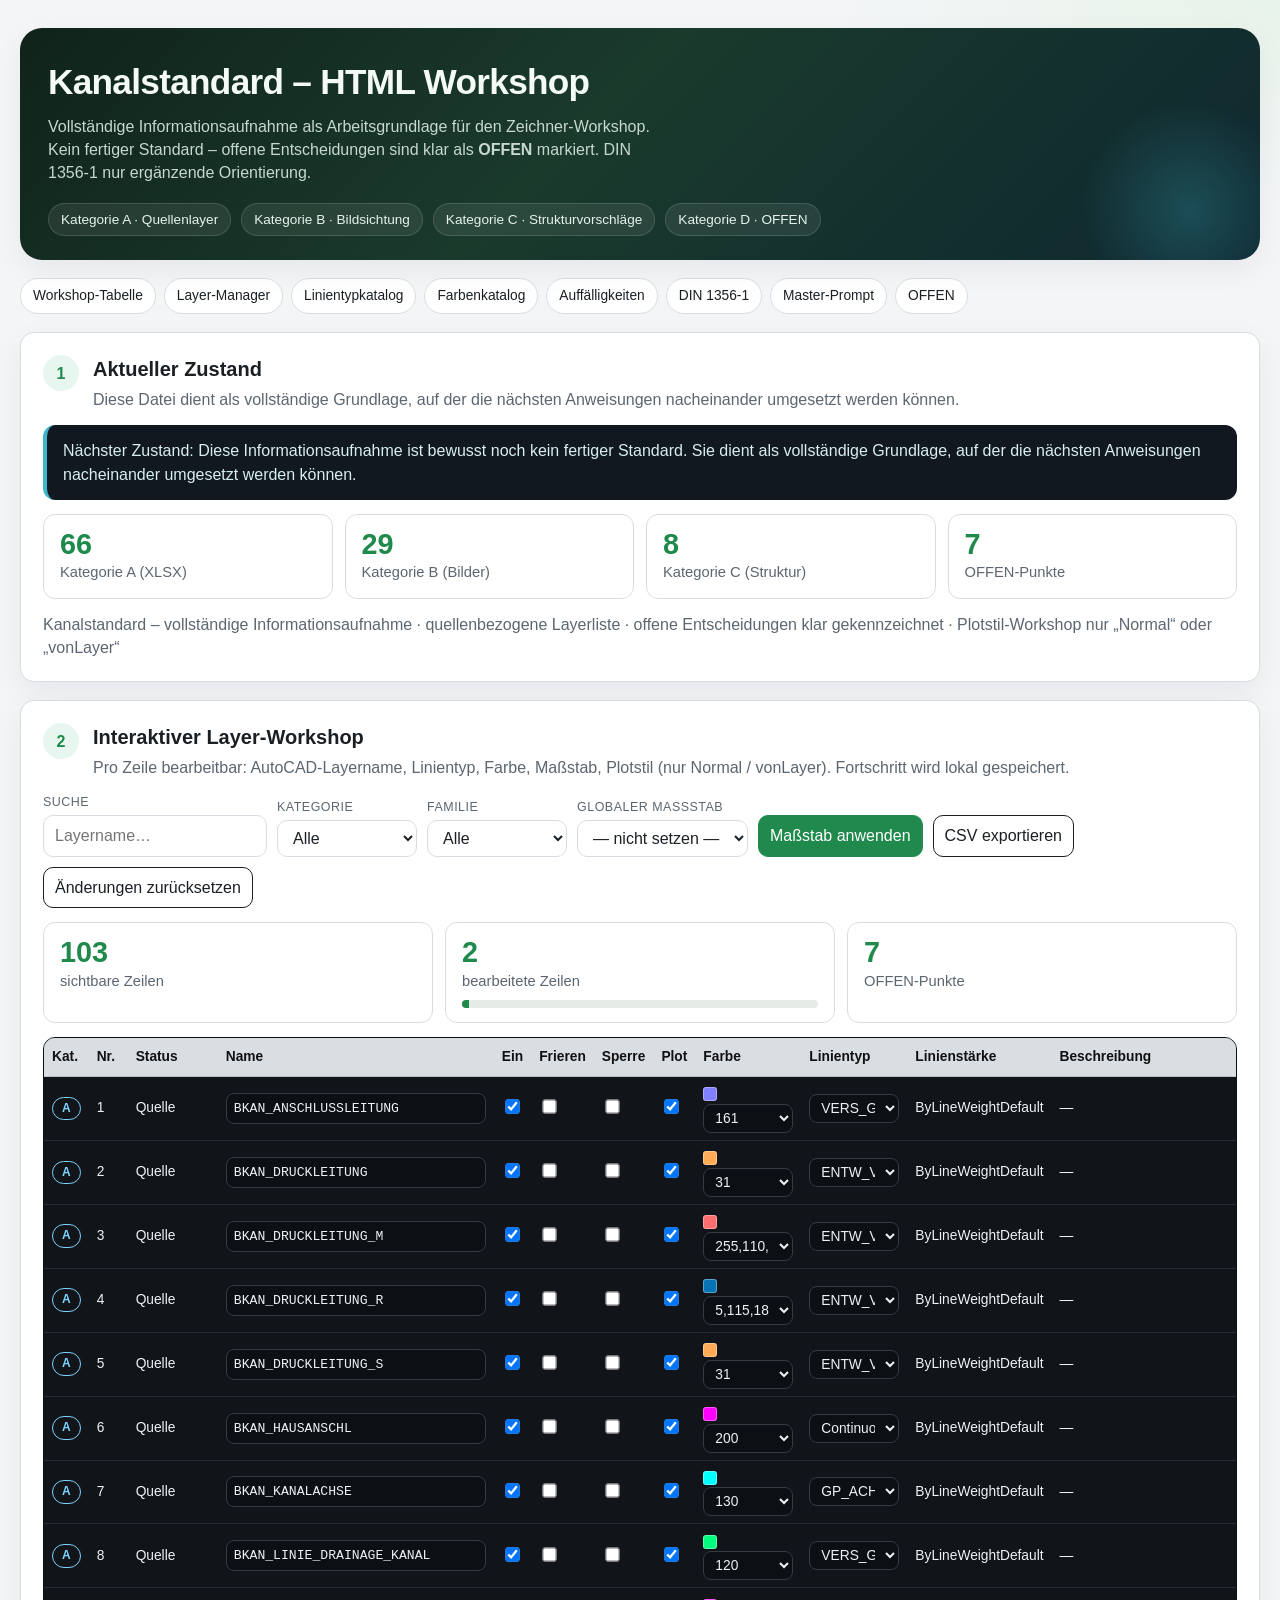
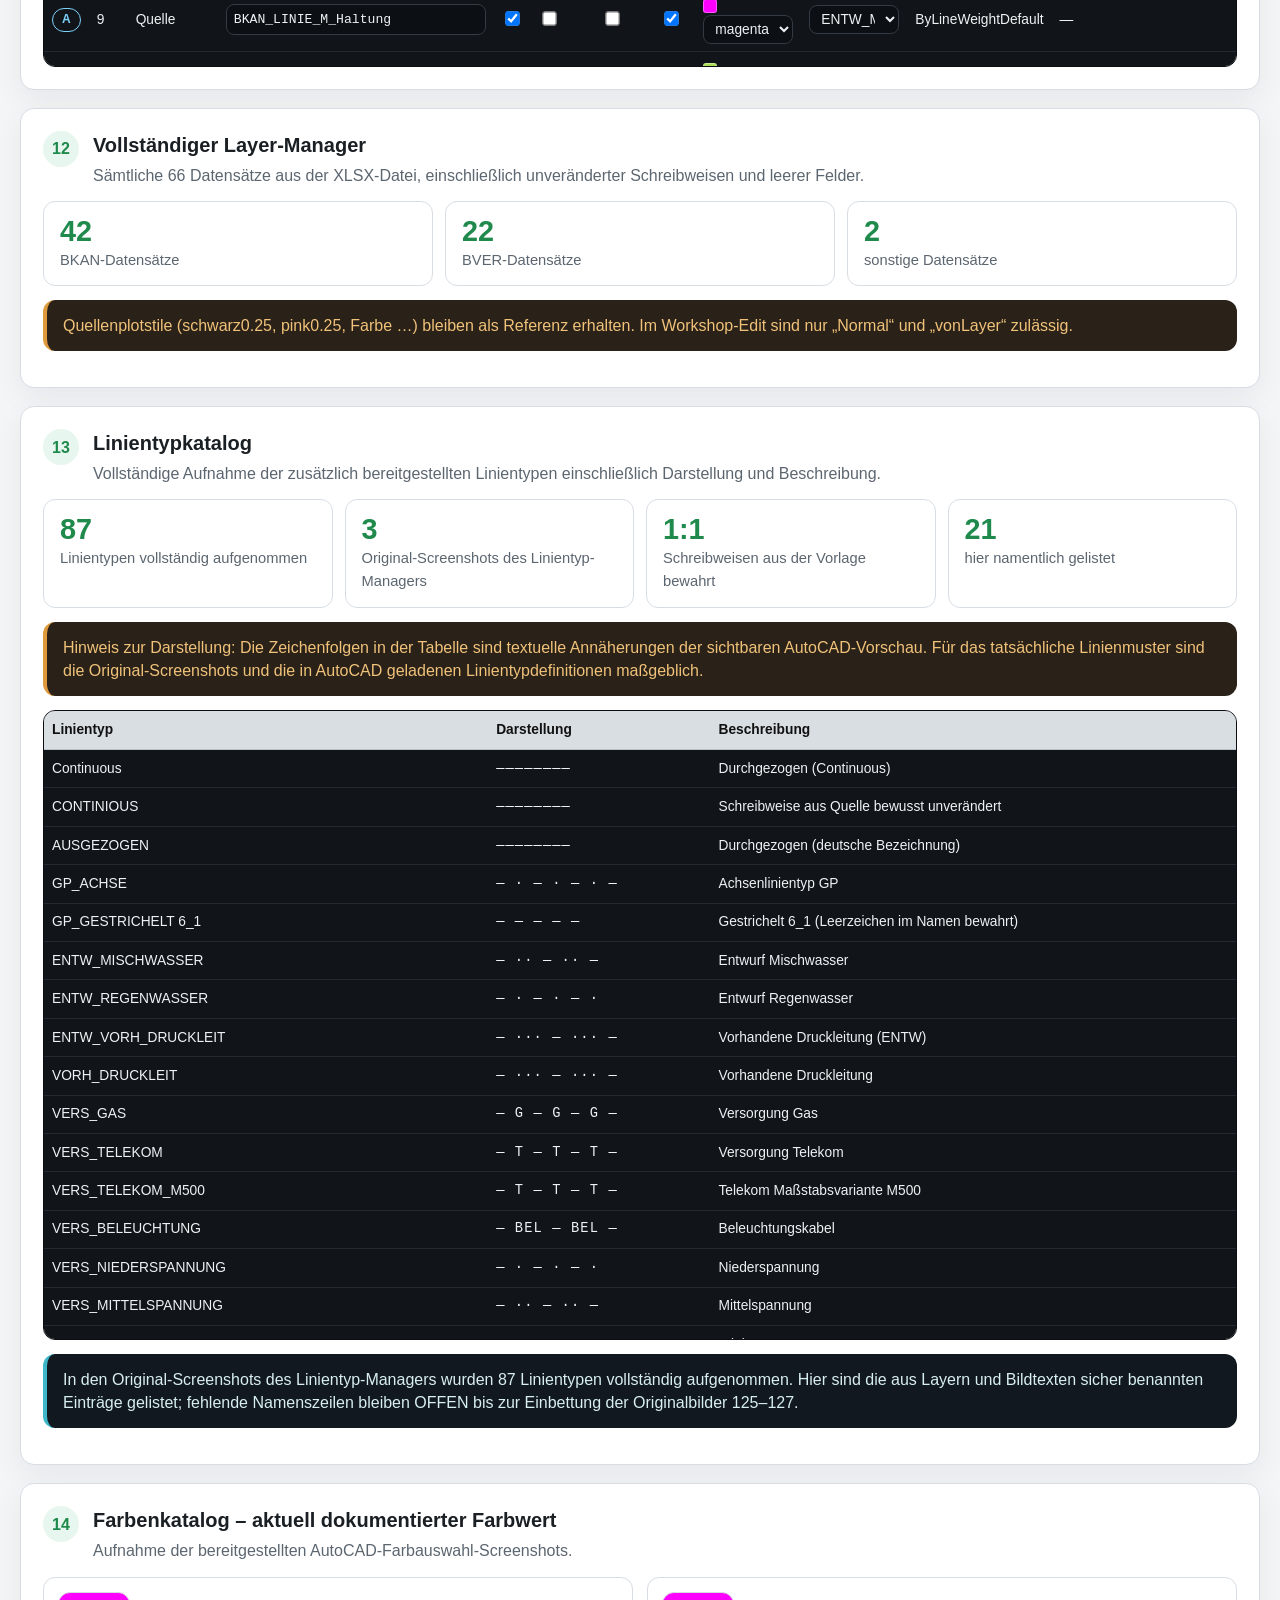
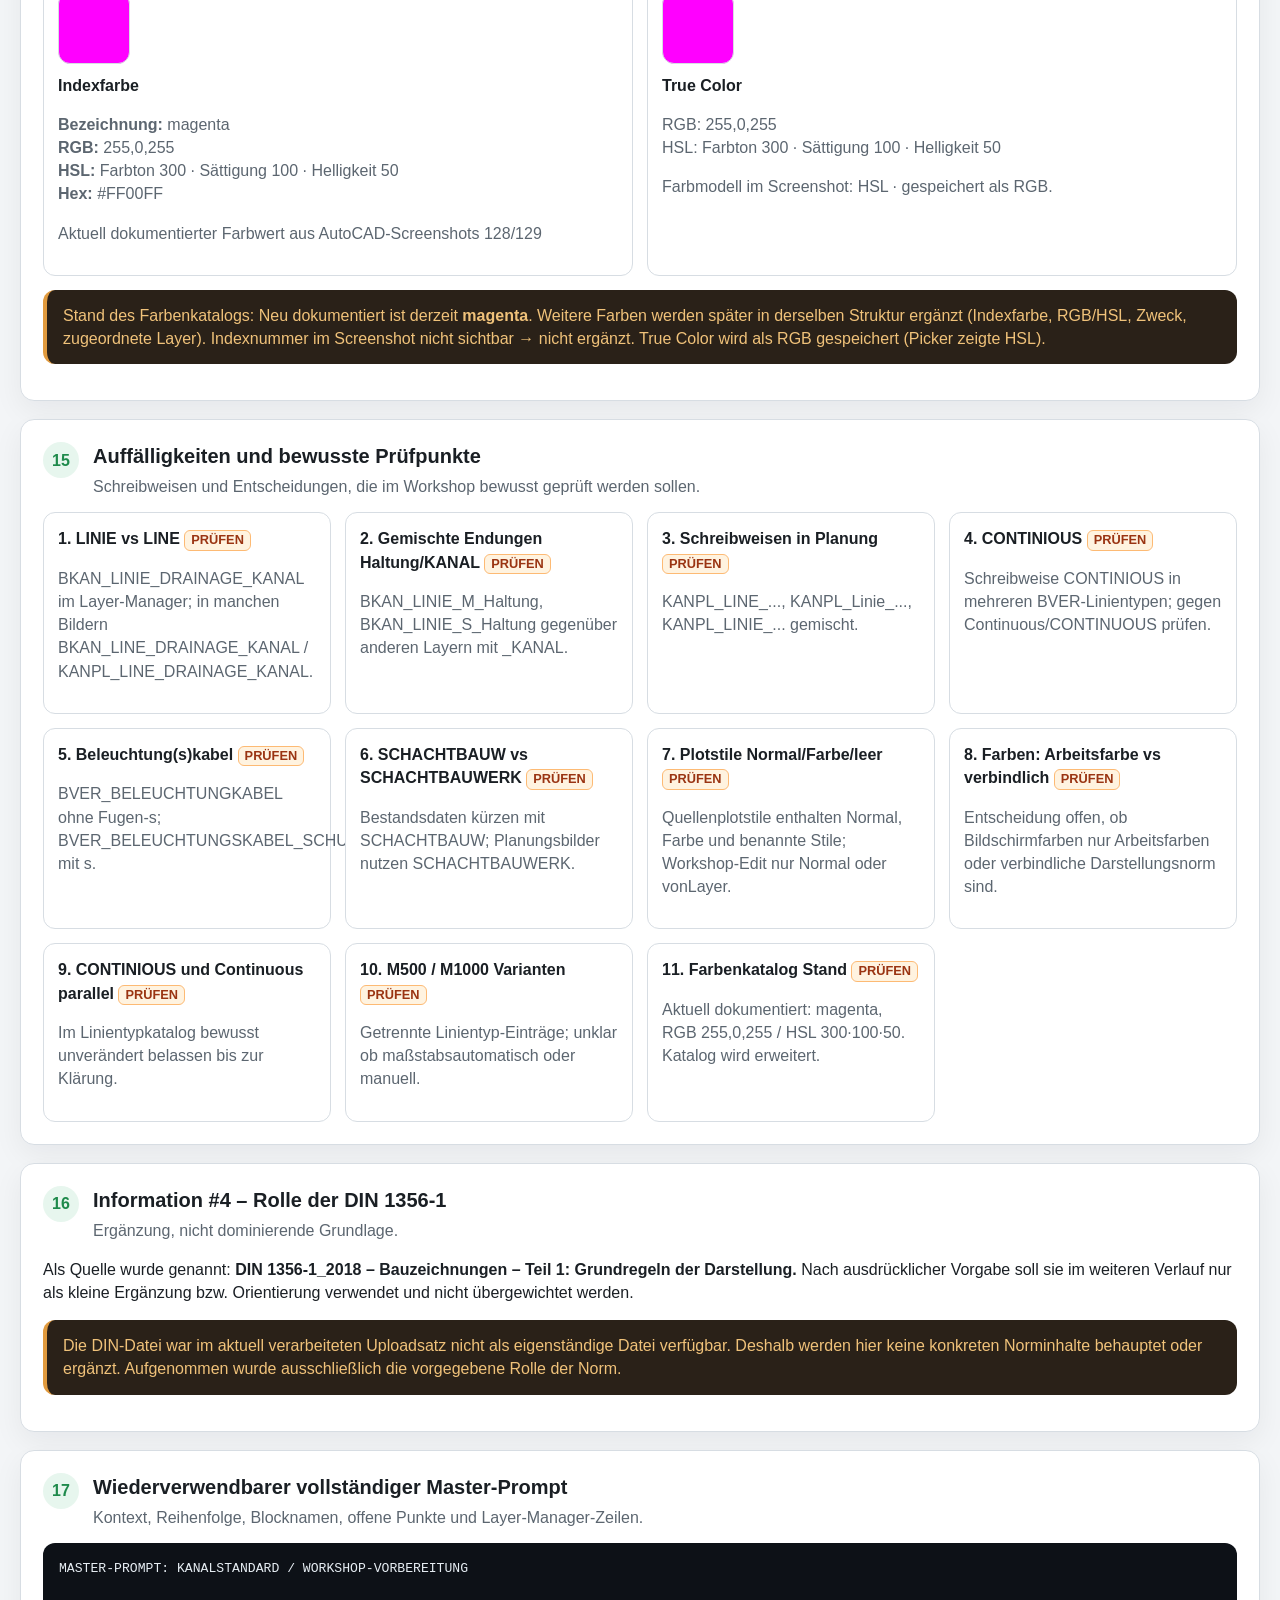
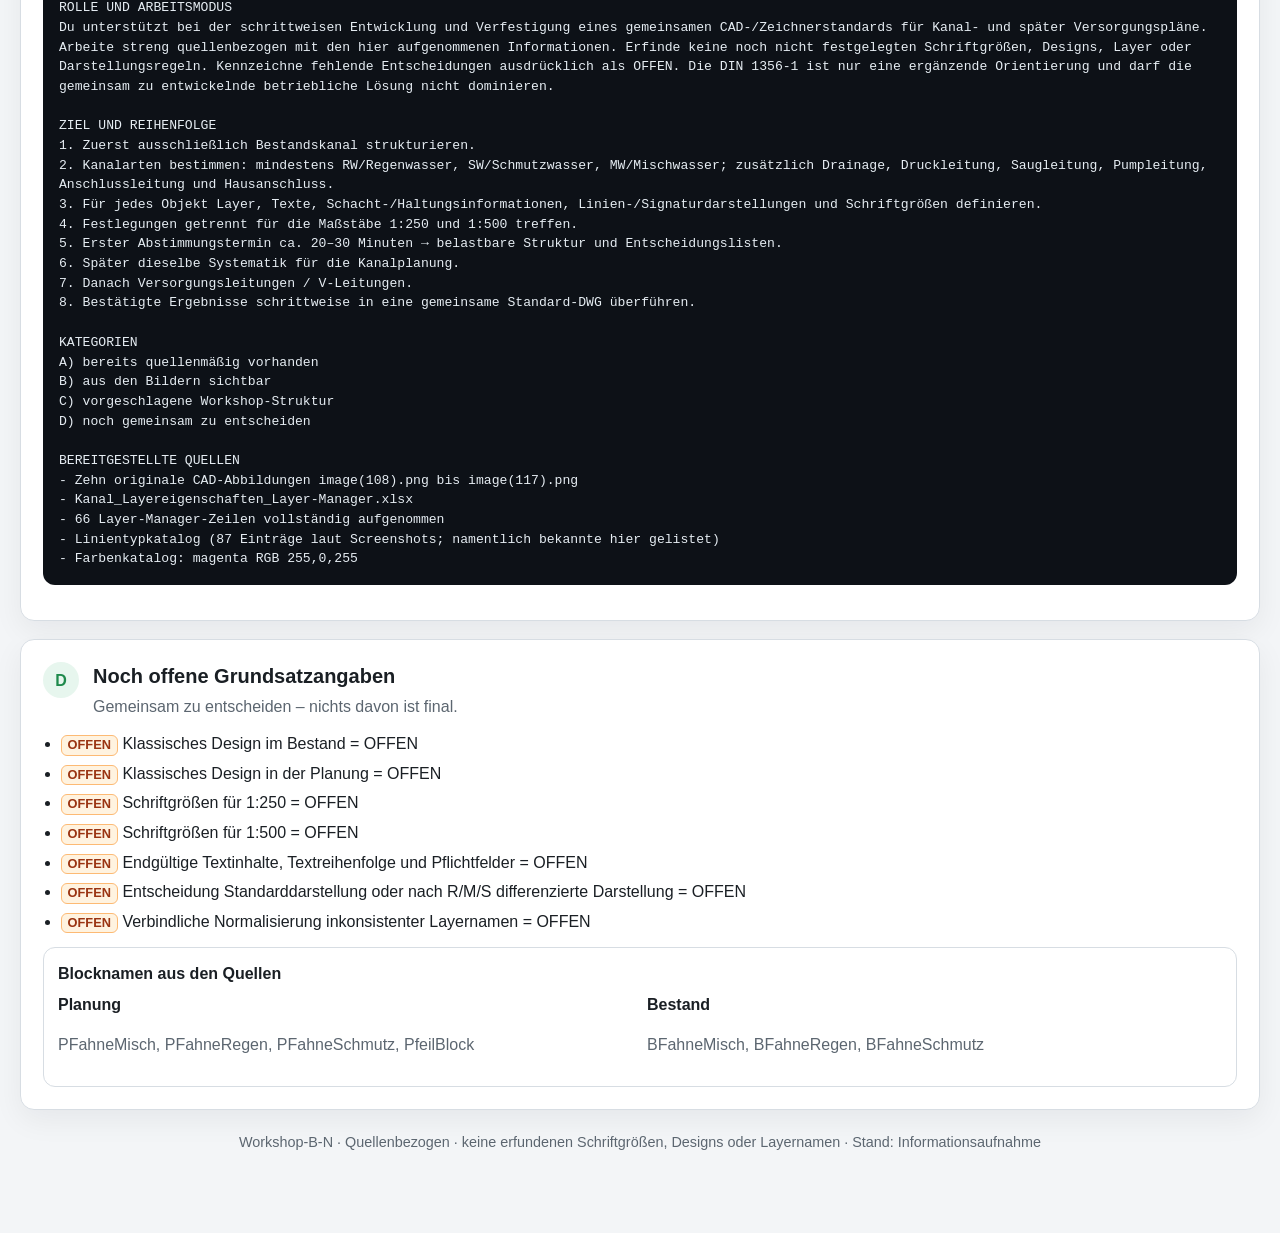
==== commit 489d166e: "Widen layer name column for readability Make the editable AutoCAD layer name field wider and monospa" ====
--- a/kanalstandard-workshop.html
+++ b/kanalstandard-workshop.html
@@ -1,723 +1,833 @@
-<!doctype html>
+<!DOCTYPE html>
 <html lang="de">
 <head>
-  <meta charset="utf-8">
-  <meta name="viewport" content="width=device-width, initial-scale=1">
-  <meta name="description" content="Interaktive Arbeitsgrundlage für den Workshop zum Kanal-Zeichenstandard.">
-  <title>Kanalstandard – Workshop-Arbeitsgrundlage</title>
-  <style>
-    :root {
-      --ink: #121817;
-      --muted: #66706d;
-      --line: #d8dfdc;
-      --paper: #f5f7f6;
-      --panel: #ffffff;
-      --dark: #09110f;
-      --green: #00d968;
-      --green-soft: #dffbed;
-      --cyan: #00b9c6;
-      --orange: #e99100;
-      --orange-soft: #fff3d7;
-      --danger: #c53f35;
-      --radius: 16px;
-      --shadow: 0 18px 50px rgba(8, 22, 18, .08);
-    }
-
-    * { box-sizing: border-box; }
-    html { scroll-behavior: smooth; }
-    body {
-      margin: 0;
-      color: var(--ink);
-      background: var(--paper);
-      font: 16px/1.55 Inter, ui-sans-serif, system-ui, -apple-system, BlinkMacSystemFont, "Segoe UI", sans-serif;
-    }
-    button, input, select, textarea { font: inherit; }
-    button { cursor: pointer; }
-    a { color: inherit; }
-
-    .hero {
-      padding: 28px max(24px, calc((100vw - 1180px) / 2)) 44px;
-      color: #f7fffb;
-      background:
-        radial-gradient(circle at 80% 0%, rgba(0, 217, 104, .18), transparent 35%),
-        linear-gradient(135deg, #07100e, #10231e);
-      border-bottom: 3px solid var(--green);
-    }
-    .eyebrow {
-      margin: 0 0 12px;
-      color: var(--cyan);
-      font-size: .78rem;
-      font-weight: 800;
-      letter-spacing: .12em;
-      text-transform: uppercase;
-    }
-    h1 {
-      max-width: 850px;
-      margin: 0;
-      font-size: clamp(2.5rem, 7vw, 5.5rem);
-      line-height: .96;
-      letter-spacing: -.055em;
-    }
-    .lede {
-      max-width: 780px;
-      margin: 22px 0 0;
-      color: #c7d4cf;
-      font-size: 1.08rem;
-    }
-    .hero-meta, .toolbar, .chips {
-      display: flex;
-      flex-wrap: wrap;
-      gap: 10px;
-    }
-    .hero-meta { margin-top: 24px; }
-    .pill, .chip {
-      display: inline-flex;
-      align-items: center;
-      gap: 7px;
-      padding: 7px 11px;
-      border-radius: 999px;
-      font-size: .82rem;
-      font-weight: 700;
-    }
-    .pill {
-      color: #dfffee;
-      border: 1px solid #386257;
-      background: rgba(0, 0, 0, .22);
-    }
-    .pill.open { color: #ffd990; border-color: #7c5c24; }
-
-    .app-shell {
-      display: grid;
-      grid-template-columns: 250px minmax(0, 930px);
-      gap: 30px;
-      max-width: 1240px;
-      margin: 0 auto;
-      padding: 30px;
-    }
-    nav {
-      position: sticky;
-      top: 20px;
-      align-self: start;
-      padding: 18px;
-      border: 1px solid var(--line);
-      border-radius: var(--radius);
-      background: rgba(255, 255, 255, .94);
-      box-shadow: var(--shadow);
-    }
-    nav strong {
-      display: block;
-      margin-bottom: 10px;
-      font-size: .75rem;
-      letter-spacing: .09em;
-      text-transform: uppercase;
-    }
-    nav a {
-      display: block;
-      padding: 8px 10px;
-      color: #3d4945;
-      border-radius: 9px;
-      text-decoration: none;
-      font-size: .88rem;
-    }
-    nav a:hover, nav a:focus { color: var(--ink); background: var(--green-soft); }
-    main { min-width: 0; }
-
-    .toolbar {
-      position: sticky;
-      z-index: 3;
-      top: 16px;
-      justify-content: flex-end;
-      margin-bottom: 18px;
-      padding: 10px;
-      border: 1px solid var(--line);
-      border-radius: 14px;
-      background: rgba(245, 247, 246, .9);
-      backdrop-filter: blur(10px);
-    }
-    .btn {
-      min-height: 40px;
-      padding: 8px 14px;
-      color: var(--ink);
-      border: 1px solid var(--line);
-      border-radius: 10px;
-      background: white;
-      font-weight: 750;
-    }
-    .btn:hover, .btn:focus { border-color: var(--green); }
-    .btn.primary { border-color: var(--green); background: var(--green); }
-    .btn.danger { color: var(--danger); }
-
-    section {
-      margin-bottom: 22px;
-      padding: 28px;
-      scroll-margin-top: 90px;
-      border: 1px solid var(--line);
-      border-radius: var(--radius);
-      background: var(--panel);
-      box-shadow: var(--shadow);
-    }
-    .section-heading {
-      display: grid;
-      grid-template-columns: 38px 1fr;
-      gap: 12px;
-      align-items: start;
-      margin-bottom: 24px;
-    }
-    .section-number {
-      display: grid;
-      width: 34px;
-      height: 34px;
-      place-items: center;
-      border: 1.5px solid var(--ink);
-      border-radius: 50%;
-      font-size: .82rem;
-      font-weight: 850;
-    }
-    h2, h3, p { margin-top: 0; }
-    h2 { margin-bottom: 3px; font-size: clamp(1.45rem, 3vw, 2rem); line-height: 1.15; }
-    h3 { margin-bottom: 8px; font-size: 1rem; }
-    .subtitle { margin: 0; color: var(--muted); font-size: .9rem; }
-    .grid-2, .grid-3 {
-      display: grid;
-      gap: 14px;
-    }
-    .grid-2 { grid-template-columns: repeat(2, minmax(0, 1fr)); }
-    .grid-3 { grid-template-columns: repeat(3, minmax(0, 1fr)); }
-    .stat, .module, .decision, .layer-group {
-      padding: 17px;
-      border: 1px solid var(--line);
-      border-radius: 12px;
-      background: #fff;
-    }
-    .stat b { display: block; color: var(--green); font-size: 1.7rem; line-height: 1; }
-    .stat span { color: var(--muted); font-size: .82rem; }
-    .notice {
-      margin-top: 14px;
-      padding: 14px 16px;
-      border-left: 4px solid var(--cyan);
-      border-radius: 0 9px 9px 0;
-      background: #e8f8f8;
-    }
-    .notice.warning { border-color: var(--orange); background: var(--orange-soft); }
-    .notice strong { font-weight: 850; }
-    blockquote {
-      margin: 0 0 18px;
-      padding: 20px;
-      color: #eef8f4;
-      border-left: 4px solid var(--green);
-      border-radius: 9px;
-      background: var(--dark);
-    }
-    blockquote p:last-child { margin-bottom: 0; }
-
-    .checklist { display: grid; gap: 9px; }
-    .check-row {
-      display: flex;
-      gap: 10px;
-      align-items: flex-start;
-      padding: 10px 12px;
-      border: 1px solid transparent;
-      border-radius: 9px;
-    }
-    .check-row:hover { border-color: var(--line); background: #fafcfb; }
-    .check-row input { width: 19px; height: 19px; margin-top: 2px; accent-color: var(--green); }
-    .check-row input:checked + span { color: var(--muted); text-decoration: line-through; }
-
-    .agenda { display: grid; gap: 2px; }
-    .agenda-row {
-      display: grid;
-      grid-template-columns: 62px 1fr;
-      gap: 15px;
-      padding: 13px 0;
-      border-bottom: 1px solid var(--line);
-    }
-    .agenda-row:last-child { border: 0; }
-    .agenda-time { color: var(--orange); font-weight: 850; }
-    .agenda-row p { margin: 2px 0 0; color: var(--muted); font-size: .9rem; }
-
-    .decision { display: grid; gap: 10px; background: #fbfcfb; }
-    .decision label { font-size: .86rem; font-weight: 800; }
-    select, textarea, input[type="text"], input[type="search"] {
-      width: 100%;
-      padding: 10px 12px;
-      color: var(--ink);
-      border: 1px solid #b9c5c0;
-      border-radius: 9px;
-      background: white;
-    }
-    textarea { min-height: 78px; resize: vertical; }
-    select:focus, textarea:focus, input:focus { outline: 3px solid var(--green-soft); border-color: var(--green); }
-    .status {
-      width: fit-content;
-      padding: 3px 8px;
-      color: #885400;
-      border: 1px solid #e3ac4c;
-      border-radius: 999px;
-      background: #fff8e6;
-      font-size: .7rem;
-      font-weight: 850;
-      text-transform: uppercase;
-    }
-
-    .filters {
-      display: grid;
-      grid-template-columns: 1fr 190px;
-      gap: 10px;
-      margin-bottom: 12px;
-    }
-    .table-wrap { overflow: auto; border: 1px solid var(--line); border-radius: 11px; }
-    table { width: 100%; border-collapse: collapse; font-size: .82rem; }
-    th, td { padding: 10px 12px; text-align: left; border-bottom: 1px solid #27322f; }
-    th {
-      position: sticky;
-      top: 0;
-      color: var(--ink);
-      background: #e2e6e4;
-      font-size: .72rem;
-      text-transform: uppercase;
-    }
-    tbody { color: #dce8e3; background: var(--dark); }
-    tr:last-child td { border-bottom: 0; }
-    code { color: inherit; font: .84em/1.4 ui-monospace, SFMono-Regular, Menlo, Consolas, monospace; }
-    .chip { color: #dceee6; border: 1px solid #294a40; background: var(--dark); font-family: ui-monospace, monospace; }
-    .chip[data-group="planung"] { border-color: #725718; }
-    .chip[data-group="versorgung"] { border-color: #3a5d72; }
-    .layer-group { color: #e4f0eb; background: var(--dark); }
-    .layer-group h3 { display: flex; justify-content: space-between; color: var(--green); }
-    .layer-group h3 span { color: #8fa09a; font-size: .72rem; font-weight: 500; }
-    .layer-group ul { margin: 0; padding: 0; list-style: none; }
-    .layer-group li { padding: 4px 0; color: #bdcbc6; font: .76rem ui-monospace, monospace; }
-
-    .issues { margin: 0; padding-left: 22px; }
-    .issues li { margin-bottom: 8px; }
-    .footer {
-      max-width: 1180px;
-      margin: 0 auto;
-      padding: 8px 30px 45px;
-      color: var(--muted);
-      font-size: .82rem;
-    }
-    .progress {
-      height: 8px;
-      margin-top: 12px;
-      overflow: hidden;
-      border-radius: 999px;
-      background: #dfe6e3;
-    }
-    .progress span { display: block; width: 0; height: 100%; background: var(--green); transition: width .2s; }
-    .sr-only {
-      position: absolute;
-      width: 1px;
-      height: 1px;
-      padding: 0;
-      margin: -1px;
-      overflow: hidden;
-      clip: rect(0, 0, 0, 0);
-      white-space: nowrap;
-      border: 0;
-    }
-
-    @media (max-width: 900px) {
-      .app-shell { display: block; padding: 18px; }
-      nav { position: static; margin-bottom: 18px; columns: 2; }
-      nav strong { column-span: all; }
-      .grid-3 { grid-template-columns: 1fr; }
-    }
-    @media (max-width: 650px) {
-      .hero { padding-inline: 20px; }
-      section { padding: 20px; }
-      .grid-2, .filters { grid-template-columns: 1fr; }
-      nav { columns: 1; }
-      .toolbar { position: static; justify-content: stretch; }
-      .toolbar .btn { flex: 1; }
-    }
-    @media print {
-      body { background: white; font-size: 10pt; }
-      .hero { padding: 18mm 14mm; color: black; background: white; border-bottom: 2px solid black; }
-      .hero .lede, .hero .eyebrow { color: #333; }
-      .app-shell { display: block; max-width: none; padding: 8mm 12mm; }
-      nav, .toolbar, .filters, .footer { display: none; }
-      section { break-inside: avoid; box-shadow: none; margin-bottom: 7mm; padding: 7mm; }
-      .layer-group, blockquote, tbody { color: black; background: white; }
-      .layer-group li, .layer-group h3, .chip { color: black; }
-      .chip { border-color: #777; background: white; }
-      textarea { border: 0; }
-    }
-  </style>
+<meta charset="UTF-8" />
+<meta name="viewport" content="width=device-width, initial-scale=1" />
+<title>Kanalstandard – HTML Workshop</title>
+<style>
+  :root {
+    --bg: #f3f5f7;
+    --surface: #ffffff;
+    --ink: #1a1f24;
+    --muted: #5c6670;
+    --line: #d7dde3;
+    --accent: #1f8a4c;
+    --accent-soft: #e7f6ee;
+    --warn-bg: #2a2118;
+    --warn-fg: #f0c27a;
+    --warn-edge: #e09a3e;
+    --info-bg: #121820;
+    --info-edge: #3db7c9;
+    --table-bg: #111418;
+    --table-head: #d9dee3;
+    --table-ink: #eef2f5;
+    --table-muted: #9aa5b1;
+    --badge-a: #1f6f8b;
+    --badge-b: #6b5b95;
+    --badge-c: #2d6a4f;
+    --badge-d: #9a3412;
+    --radius: 14px;
+    --shadow: 0 10px 30px rgba(16, 24, 32, 0.06);
+    --font: "Segoe UI", "Source Sans 3", "Helvetica Neue", sans-serif;
+    --mono: "Cascadia Code", "Consolas", "Liberation Mono", monospace;
+  }
+  * { box-sizing: border-box; }
+  html { scroll-behavior: smooth; }
+  body {
+    margin: 0;
+    font-family: var(--font);
+    color: var(--ink);
+    background:
+      radial-gradient(1200px 500px at 10% -10%, #dfeff0 0%, transparent 55%),
+      radial-gradient(900px 400px at 100% 0%, #e8f3e9 0%, transparent 50%),
+      var(--bg);
+    line-height: 1.45;
+  }
+  .wrap { max-width: 1280px; margin: 0 auto; padding: 28px 20px 80px; }
+  .hero {
+    background: linear-gradient(135deg, #10231a 0%, #1a3a2c 45%, #0f2730 100%);
+    color: #f4faf6;
+    border-radius: 22px;
+    padding: 28px 28px 24px;
+    box-shadow: var(--shadow);
+    position: relative;
+    overflow: hidden;
+  }
+  .hero::after {
+    content: "";
+    position: absolute;
+    inset: auto -40px -60px auto;
+    width: 220px; height: 220px;
+    background: radial-gradient(circle, rgba(61,183,201,.25), transparent 70%);
+  }
+  .hero h1 { margin: 0 0 8px; font-size: clamp(1.6rem, 3vw, 2.2rem); letter-spacing: -0.02em; }
+  .hero p { margin: 0; max-width: 70ch; color: #c7d8cf; }
+  .hero-meta { display: flex; flex-wrap: wrap; gap: 10px; margin-top: 18px; }
+  .chip {
+    display: inline-flex; align-items: center; gap: 8px;
+    background: rgba(255,255,255,.08);
+    border: 1px solid rgba(255,255,255,.14);
+    border-radius: 999px;
+    padding: 6px 12px;
+    font-size: .85rem;
+    color: #e6f2ec;
+  }
+  nav.toc {
+    display: flex; flex-wrap: wrap; gap: 8px;
+    margin: 18px 0 8px;
+  }
+  nav.toc a {
+    text-decoration: none;
+    color: var(--ink);
+    background: var(--surface);
+    border: 1px solid var(--line);
+    border-radius: 999px;
+    padding: 7px 12px;
+    font-size: .86rem;
+  }
+  nav.toc a:hover { border-color: var(--accent); color: var(--accent); }
+  section.block {
+    background: var(--surface);
+    border: 1px solid var(--line);
+    border-radius: var(--radius);
+    padding: 22px;
+    margin-top: 18px;
+    box-shadow: var(--shadow);
+  }
+  .sec-head { display: flex; gap: 14px; align-items: flex-start; margin-bottom: 14px; }
+  .num {
+    width: 36px; height: 36px; border-radius: 50%;
+    display: grid; place-items: center;
+    background: var(--accent-soft); color: var(--accent);
+    font-weight: 700; flex: 0 0 auto;
+  }
+  .sec-head h2 { margin: 0; font-size: 1.25rem; }
+  .sec-head p { margin: 4px 0 0; color: var(--muted); }
+  .stats {
+    display: grid;
+    grid-template-columns: repeat(auto-fit, minmax(160px, 1fr));
+    gap: 12px;
+    margin: 14px 0;
+  }
+  .stat {
+    border: 1px solid var(--line);
+    border-radius: 12px;
+    padding: 14px 16px;
+    background: #fff;
+  }
+  .stat strong {
+    display: block;
+    font-size: 1.8rem;
+    color: var(--accent);
+    line-height: 1.1;
+  }
+  .stat span { color: var(--muted); font-size: .92rem; }
+  .callout {
+    border-radius: 12px;
+    padding: 14px 16px;
+    background: var(--warn-bg);
+    color: var(--warn-fg);
+    border-left: 4px solid var(--warn-edge);
+    margin: 14px 0;
+  }
+  .callout.info {
+    background: var(--info-bg);
+    color: #d7eef2;
+    border-left-color: var(--info-edge);
+  }
+  .toolbar {
+    display: flex; flex-wrap: wrap; gap: 10px; align-items: end;
+    margin: 12px 0 14px;
+  }
+  .field { display: flex; flex-direction: column; gap: 4px; min-width: 140px; }
+  .field label { font-size: .78rem; color: var(--muted); text-transform: uppercase; letter-spacing: .04em; }
+  .field input, .field select, button, .btn {
+    font: inherit;
+    border: 1px solid var(--line);
+    border-radius: 10px;
+    padding: 8px 11px;
+    background: #fff;
+    color: var(--ink);
+  }
+  button, .btn {
+    cursor: pointer;
+    background: var(--ink);
+    color: #fff;
+    border-color: var(--ink);
+  }
+  button.secondary { background: #fff; color: var(--ink); }
+  button.accent { background: var(--accent); border-color: var(--accent); }
+  .table-shell {
+    border-radius: 12px;
+    overflow: auto;
+    border: 1px solid #0b0d10;
+    max-height: 70vh;
+    background: var(--table-bg);
+  }
+  table.layers {
+    width: 100%;
+    border-collapse: collapse;
+    min-width: 1400px;
+    font-size: .86rem;
+  }
+  table.layers th {
+    position: sticky; top: 0; z-index: 2;
+    background: var(--table-head);
+    color: #111;
+    text-align: left;
+    padding: 9px 8px;
+    border-bottom: 1px solid #b8c0c8;
+    white-space: nowrap;
+  }
+  table.layers td {
+    padding: 7px 8px;
+    border-bottom: 1px solid #242a31;
+    color: var(--table-ink);
+    vertical-align: middle;
+  }
+  table.layers tr:hover td { background: #191e24; }
+  table.layers input[type="text"],
+  table.layers select {
+    width: 100%;
+    min-width: 90px;
+    background: #0c1014;
+    color: var(--table-ink);
+    border: 1px solid #333b45;
+    border-radius: 8px;
+    padding: 5px 7px;
+    font: inherit;
+  }
+  table.layers td:nth-child(4) input[type="text"] {
+    min-width: 260px;
+    font-family: var(--mono);
+    font-size: .82rem;
+  }
+  table.layers input[type="checkbox"] { transform: scale(1.1); }
+  .badge {
+    display: inline-flex;
+    align-items: center;
+    border-radius: 999px;
+    padding: 2px 9px;
+    font-size: .75rem;
+    border: 1px solid currentColor;
+    font-weight: 600;
+  }
+  .badge.A { color: #7dd3fc; }
+  .badge.B { color: #c4b5fd; }
+  .badge.C { color: #86efac; }
+  .badge.D { color: #fdba74; }
+  .swatch {
+    width: 14px; height: 14px; border-radius: 3px;
+    border: 1px solid rgba(255,255,255,.35);
+    display: inline-block; vertical-align: middle; margin-right: 6px;
+  }
+  .grid-2 {
+    display: grid;
+    grid-template-columns: repeat(auto-fit, minmax(280px, 1fr));
+    gap: 14px;
+  }
+  .card {
+    border: 1px solid var(--line);
+    border-radius: 12px;
+    padding: 14px;
+    background: #fff;
+  }
+  .card h3 { margin: 0 0 8px; font-size: 1rem; }
+  .card p, .card li { color: var(--muted); }
+  .color-swatch-lg {
+    width: 72px; height: 72px; border-radius: 12px;
+    border: 1px solid var(--line);
+    margin-bottom: 10px;
+  }
+  .lt-preview {
+    font-family: var(--mono);
+    letter-spacing: .08em;
+    color: #dbe4ec;
+    white-space: nowrap;
+  }
+  .gruppe {
+    display: inline-block;
+    border-radius: 999px;
+    padding: 2px 10px;
+    border: 1px solid #4b7f76;
+    color: #b7e0d6;
+    font-size: .75rem;
+  }
+  .offen-list { margin: 0; padding-left: 1.1rem; }
+  .offen-list li { margin: 6px 0; }
+  .offen-tag {
+    display: inline-block;
+    background: #fff3e0;
+    color: #9a3412;
+    border: 1px solid #fdba74;
+    border-radius: 6px;
+    padding: 0 6px;
+    font-size: .8rem;
+    font-weight: 700;
+  }
+  pre.master {
+    background: #0d1117;
+    color: #e6edf3;
+    border-radius: 12px;
+    padding: 16px;
+    overflow: auto;
+    font-size: .82rem;
+    line-height: 1.5;
+    white-space: pre-wrap;
+  }
+  footer.note {
+    margin-top: 22px;
+    color: var(--muted);
+    font-size: .9rem;
+    text-align: center;
+  }
+  .progress {
+    height: 8px; border-radius: 999px; background: #e5ebe7; overflow: hidden; margin-top: 8px;
+  }
+  .progress > i { display: block; height: 100%; background: var(--accent); width: 0%; }
+  @media (max-width: 700px) {
+    .hero { padding: 20px; }
+    section.block { padding: 16px; }
+  }
+</style>
 </head>
 <body>
+<div class="wrap">
   <header class="hero">
-    <p class="eyebrow">Arbeitsstand · Informationsaufnahme · noch keine finale Standardfestlegung</p>
-    <h1>Kanalstandard</h1>
-    <p class="lede">Interaktive Workshop-Arbeitsgrundlage zur schrittweisen Festigung eines gemeinsamen CAD-Zeichenstandards – zuerst für den Bestandskanal, danach für Kanalplanung und Versorgungsleitungen.</p>
+    <h1>Kanalstandard – HTML Workshop</h1>
+    <p>Vollständige Informationsaufnahme als Arbeitsgrundlage für den Zeichner-Workshop. Kein fertiger Standard – offene Entscheidungen sind klar als <strong>OFFEN</strong> markiert. DIN 1356-1 nur ergänzende Orientierung.</p>
     <div class="hero-meta">
-      <span class="pill">30-Minuten-Ersttermin</span>
-      <span class="pill">Bestandskanal zuerst</span>
-      <span class="pill">42 BKAN-Layer erfasst</span>
-      <span class="pill">22 BVER-Layer erfasst</span>
-      <span class="pill open">Schriftgrößen 1:250 / 1:500 offen</span>
-      <span class="pill open">Klassisches Design offen</span>
+      <span class="chip">Kategorie A · Quellenlayer</span>
+      <span class="chip">Kategorie B · Bildsichtung</span>
+      <span class="chip">Kategorie C · Strukturvorschläge</span>
+      <span class="chip">Kategorie D · OFFEN</span>
     </div>
   </header>
 
-  <div class="app-shell">
-    <nav aria-label="Inhaltsverzeichnis">
-      <strong>Workshop-Navigation</strong>
-      <a href="#status">01 Status & Priorität</a>
-      <a href="#auftrag">02 Auftrag</a>
-      <a href="#zielbild">03 Zielbild</a>
-      <a href="#agenda">04 Erster Termin</a>
-      <a href="#entscheidungen">05 Entscheidungen</a>
-      <a href="#layer">06 Layerstruktur</a>
-      <a href="#planung">07 Kanalplanung</a>
-      <a href="#versorgung">08 V-Leitungen</a>
-      <a href="#texte">09 Texte & Maßstäbe</a>
-      <a href="#pruefpunkte">10 Prüfpunkte</a>
-      <a href="#norm">11 DIN 1356-1</a>
-      <a href="#protokoll">12 Protokoll</a>
-    </nav>
-
-    <main>
-      <div class="toolbar" aria-label="Dokumentaktionen">
-        <button class="btn primary" type="button" id="save">Zwischenstand speichern</button>
-        <button class="btn" type="button" id="print">Drucken / PDF</button>
-        <button class="btn danger" type="button" id="reset">Eingaben zurücksetzen</button>
-      </div>
-
-      <section id="status">
-        <header class="section-heading">
-          <span class="section-number">1</span>
-          <div><h2>Dokumentstatus und Quellenpriorität</h2><p class="subtitle">Was diese Arbeitsgrundlage ist – und was noch nicht.</p></div>
-        </header>
-        <div class="grid-3">
-          <div class="stat"><b>66</b><span>Layer-Manager-Datensätze insgesamt</span></div>
-          <div class="stat"><b>15</b><span>Original- und Referenzabbildungen laut Informationsstand</span></div>
-          <div class="stat"><b>87</b><span>Linientypen im bereitgestellten Katalog</span></div>
-        </div>
-        <div class="notice"><strong>Maßgebliche Grundlagen:</strong> ursprüngliche Nachricht, Originalbilder und Layer-Manager-Daten. Zusammenfassungen helfen bei der Navigation, ersetzen aber keine Originalquelle.</div>
-        <div class="notice warning"><strong>Abgrenzung:</strong> Offene Punkte werden nicht eigenmächtig entschieden. Abweichende Schreibweisen bleiben bis zu einer gemeinsamen Entscheidung erhalten.</div>
-      </section>
-
-      <section id="auftrag">
-        <header class="section-heading">
-          <span class="section-number">2</span>
-          <div><h2>Originalkontext und Arbeitsauftrag</h2><p class="subtitle">Inhaltlich bewahrt und als überprüfbare Anforderungen formuliert.</p></div>
-        </header>
-        <blockquote>
-          <p>„…den Standard verfestigen und als erstes würde ich mir den Kanal vornehmen. Zu allererst den Bestandskanal … welche Kanäle es gibt (RW, SW, MW und vielleicht noch Druckleitungen), dann die Layer für jedes Objekt, die Texte und die Schriftgröße – einmal für 1:250 und 1:500.“</p>
-          <p>„Der erste Termin sollte nicht über 20 bis 30 Minuten gehen. Danach Kanalplanung, anschließend V-Leitungen; schrittweise entsteht eine gemeinsame DWG.“</p>
-        </blockquote>
-        <h3>Direkt abgeleitete Anforderungen</h3>
-        <div class="checklist" data-checklist>
-          <label class="check-row"><input type="checkbox" data-store="req-standard"><span>Gemeinsamen Zeichnerstandard festigen.</span></label>
-          <label class="check-row"><input type="checkbox" data-store="req-bestand"><span>Zuerst ausschließlich den Bestandskanal behandeln.</span></label>
-          <label class="check-row"><input type="checkbox" data-store="req-arten"><span>Kanalarten RW, SW, MW sowie Sonderformen festlegen.</span></label>
-          <label class="check-row"><input type="checkbox" data-store="req-layer"><span>Layer für jedes Objekt definieren.</span></label>
-          <label class="check-row"><input type="checkbox" data-store="req-text"><span>Textinhalte und Schriftgrößen definieren.</span></label>
-          <label class="check-row"><input type="checkbox" data-store="req-scale"><span>Festlegungen getrennt für 1:250 und 1:500 treffen.</span></label>
-          <label class="check-row"><input type="checkbox" data-store="req-time"><span>Ersten Termin auf höchstens 30 Minuten begrenzen.</span></label>
-          <label class="check-row"><input type="checkbox" data-store="req-sequence"><span>Kanalplanung und V-Leitungen in Folgeterminen behandeln.</span></label>
-          <label class="check-row"><input type="checkbox" data-store="req-dwg"><span>Bestätigte Regeln schrittweise in eine gemeinsame Standard-DWG überführen.</span></label>
-        </div>
-        <div class="progress" aria-label="Fortschritt Anforderungen"><span id="requirement-progress"></span></div>
-      </section>
-
-      <section id="zielbild">
-        <header class="section-heading">
-          <span class="section-number">3</span>
-          <div><h2>Zielbild und schrittweise Reihenfolge</h2><p class="subtitle">Getrennte Module vermeiden, dass im ersten Termin zu viele Themen vermischt werden.</p></div>
-        </header>
-        <div class="grid-2">
-          <article class="module"><h3>Modul 1 – Bestandskanal</h3><p>Kanalarten, Objektgruppen, Layer, Darstellungslogik, Textinhalte und Schriftgrößen für 1:250 und 1:500.</p></article>
-          <article class="module"><h3>Modul 2 – Kanalplanung</h3><p>Dieselbe Struktur für Planungslayer und Planungsblöcke; bewusst in einem Folgetermin.</p></article>
-          <article class="module"><h3>Modul 3 – Versorgungsleitungen</h3><p>V-Leitungen und BVER-Familien anhand vorhandener Layer und Bildbeispiele.</p></article>
-          <article class="module"><h3>Modul 4 – Standard-DWG</h3><p>Bestätigte Layer, Blöcke, Texte und Darstellungsregeln übernehmen, testen und pflegen.</p></article>
-        </div>
-      </section>
-
-      <section id="agenda">
-        <header class="section-heading">
-          <span class="section-number">4</span>
-          <div><h2>Vorgeschlagene Struktur für den ersten Termin</h2><p class="subtitle">Ein verbindlicher 30-Minuten-Ablauf mit klarer Parkposition für Folgethemen.</p></div>
-        </header>
-        <div class="agenda">
-          <div class="agenda-row"><span class="agenda-time">0–3 Min.</span><div><strong>Ziel und Abgrenzung</strong><p>Nur Bestandskanal; Planung und Versorgung werden geparkt.</p></div></div>
-          <div class="agenda-row"><span class="agenda-time">3–8 Min.</span><div><strong>Kanalarten bestätigen</strong><p>RW, SW, MW, Drainage, Druck-, Saug- und Pumpleitung, Anschluss-/Hausanschluss.</p></div></div>
-          <div class="agenda-row"><span class="agenda-time">8–17 Min.</span><div><strong>Objekte und Layer zuordnen</strong><p>Kanalachse/Haltung, Rohrwandung, Schachtbauwerk, Schachtnummer, Stutzen, KD/KS und Haltungstext.</p></div></div>
-          <div class="agenda-row"><span class="agenda-time">17–23 Min.</span><div><strong>Textinhalte definieren</strong><p>Pflichtangaben, Reihenfolge, Abkürzungen und „vorh.“-Kennzeichnung festlegen.</p></div></div>
-          <div class="agenda-row"><span class="agenda-time">23–28 Min.</span><div><strong>1:250 und 1:500</strong><p>Schriftgrößen und ggf. maßstabsabhängigen Detailgrad entscheiden.</p></div></div>
-          <div class="agenda-row"><span class="agenda-time">28–30 Min.</span><div><strong>Beschlüsse und offene Punkte</strong><p>Bestätigte Punkte protokollieren; Restfragen dem nächsten Kanal-Termin zuweisen.</p></div></div>
-        </div>
-      </section>
-
-      <section id="entscheidungen">
-        <header class="section-heading">
-          <span class="section-number">5</span>
-          <div><h2>Entscheidungsmatrix für den Workshop</h2><p class="subtitle">Bewusst offen vorbelegt. Auswahl und Notiz werden lokal im Browser gespeichert.</p></div>
-        </header>
-        <div class="grid-2" id="decision-grid"></div>
-      </section>
-
-      <section id="layer">
-        <header class="section-heading">
-          <span class="section-number">6</span>
-          <div><h2>Layerstruktur Bestandskanal</h2><p class="subtitle">Objektbezogene Gliederung der 42 BKAN-Datensätze; Schreibweisen unverändert übernommen.</p></div>
-        </header>
-        <div class="filters">
-          <label><span class="sr-only">Layer suchen</span><input id="layer-search" type="search" placeholder="Layer suchen, z. B. SCHACHT oder TEXT"></label>
-          <label><span class="sr-only">Gruppe filtern</span><select id="layer-filter"><option value="">Alle Objektgruppen</option></select></label>
-        </div>
-        <div class="table-wrap">
-          <table>
-            <thead><tr><th>Layername</th><th>Objektgruppe</th><th>Status</th></tr></thead>
-            <tbody id="layer-table"></tbody>
-          </table>
-        </div>
-        <div class="notice">Farbe, Linientyp, Linienstärke, Transparenz, Plot- und Ansichtsfenster-Eigenschaften sind im Layer-Manager zu prüfen. Diese Arbeitsdatei erfindet keine fehlenden Werte.</div>
-      </section>
-
-      <section id="planung">
-        <header class="section-heading">
-          <span class="section-number">7</span>
-          <div><h2>Kanalplanung – aufgenommene Arbeitsbasis</h2><p class="subtitle">Nicht Bestandteil des ersten Workshops; zur Vorbereitung separat dokumentiert.</p></div>
-        </header>
-        <div class="chips" id="planung-chips"></div>
-        <div class="notice warning"><strong>Schreibweisen nicht normalisiert:</strong> In den Vorlagen erscheinen unter anderem <code>LINE</code>, <code>Linie</code> und <code>LINIE</code> sowie unterschiedliche Endungen. Die Vereinheitlichung ist selbst eine Workshop-Entscheidung.</div>
-      </section>
-
-      <section id="versorgung">
-        <header class="section-heading">
-          <span class="section-number">8</span>
-          <div><h2>Spätere Termine – Versorgungsleitungen</h2><p class="subtitle">Vollständig aufnehmen, aber gemäß Auftrag erst nach der Kanalplanung behandeln.</p></div>
-        </header>
-        <div class="chips" id="versorgung-chips"></div>
-        <p style="margin-top:16px">Die Quellen zeigen unter anderem Leerrohr, Schutzrohre, Beleuchtung, LWL/Fernmelde, Gas, Gas-Hochdruck, Hoch-/Mittel-/Niederspannung, Korrosionsschutz, Signal-/Steuerkabel, Trinkwasser, AUSA, Rohrpost, Breitband, Telekom und Fernwärme.</p>
-      </section>
-
-      <section id="texte">
-        <header class="section-heading">
-          <span class="section-number">9</span>
-          <div><h2>Texte, Inhalte und Schriftgrößen</h2><p class="subtitle">Erkennbare Textfunktionen aus den Bildern; konkrete Größen bleiben zu entscheiden.</p></div>
-        </header>
-        <div class="table-wrap">
-          <table>
-            <thead><tr><th>Darstellungsgegenstand</th><th>Erkennbare Inhalte / Funktion</th><th>1:250</th><th>1:500</th></tr></thead>
-            <tbody>
-              <tr><td>Kanalachse</td><td>Achsen-/Leitungsgeometrie, teilweise mit Gefällerichtung</td><td><span class="status">offen</span></td><td><span class="status">offen</span></td></tr>
-              <tr><td>Haltungstext</td><td>DN, Material/Art, „vorh.“ bzw. Planung, Neigung in ‰; teils Länge/Höhe</td><td><span class="status">offen</span></td><td><span class="status">offen</span></td></tr>
-              <tr><td>Schachtnummer</td><td>R/M/S/D plus Nummer im Kreis</td><td><span class="status">offen</span></td><td><span class="status">offen</span></td></tr>
-              <tr><td>KD / KS</td><td>Kanaldeckel- und Kanalsohlenhöhe am Fähnchen</td><td><span class="status">offen</span></td><td><span class="status">offen</span></td></tr>
-              <tr><td>Schachtbauwerk</td><td>Fahnen-/Hinweistext mit KD/KS und Nummern-/Höhenblock</td><td><span class="status">offen</span></td><td><span class="status">offen</span></td></tr>
-              <tr><td>Druckleitung</td><td>Leitungsart, ggf. R/M/S, Pfeilsignatur/Richtung</td><td><span class="status">offen</span></td><td><span class="status">offen</span></td></tr>
-              <tr><td>Saug-/Pumpleitung</td><td>Höhe, Gefälle/Richtung, DN und ggf. Leitungslänge</td><td><span class="status">offen</span></td><td><span class="status">offen</span></td></tr>
-              <tr><td>Stutzen</td><td>Stauziel/WSP, Hinweise, Bestands-/Planungszusätze</td><td><span class="status">offen</span></td><td><span class="status">offen</span></td></tr>
-            </tbody>
-          </table>
-        </div>
-      </section>
-
-      <section id="pruefpunkte">
-        <header class="section-heading">
-          <span class="section-number">10</span>
-          <div><h2>Auffälligkeiten und bewusste Prüfpunkte</h2><p class="subtitle">Keine automatischen Korrekturen – diese Punkte gemeinsam entscheiden.</p></div>
-        </header>
-        <ul class="issues">
-          <li><code>BKAN_LINIE_DRAINAGE_KANAL</code> steht im Layer-Manager; in Abbildungen erscheint teilweise <code>BKAN_LINE_DRAINAGE_KANAL</code>.</li>
-          <li>Gemischte Schreibweisen wie <code>BKAN_LINIE_M_Haltung</code>, <code>BKAN_LINIE_S_Haltung</code> und andere Namen mit <code>_KANAL</code>.</li>
-          <li>Planungsbilder zeigen Varianten mit <code>KANPL_LINE</code>, <code>KANPL_Linie</code> und <code>KANPL_LINIE</code>.</li>
-          <li><code>CONTINIOUS</code> und <code>Continuous</code> erscheinen als getrennte Linientypnamen; beabsichtigte Verwendung prüfen.</li>
-          <li><code>BVER_BELEUCHTUNGKABEL</code> und <code>BVER_BELEUCHTUNGSKABEL_SCHUTZR</code> verwenden unterschiedliche Schreibweisen.</li>
-          <li>Bestand nutzt teils <code>SCHACHTBAUW</code>, Planung in Bildern <code>SCHACHTBAUWERK</code>.</li>
-          <li>Bei einigen Plotstilen/Feldern stehen „Normal“, „Farbe“ oder leere Beschreibungen; Standardfunktion klären.</li>
-          <li>Entscheiden, ob Bildschirmfarben nur Arbeitsfarben oder verbindlicher Darstellungsstandard sind.</li>
-          <li>M500- und M1000-Linientypvarianten können maßstabsbezogen automatisch oder manuell eingesetzt werden.</li>
-          <li>Der bisher konkret dokumentierte Farbwert ist Magenta bzw. RGB 255,0,255; ein vollständiger Farbkatalog ist noch aufzubauen.</li>
-        </ul>
-      </section>
-
-      <section id="norm">
-        <header class="section-heading">
-          <span class="section-number">11</span>
-          <div><h2>Rolle der DIN 1356-1</h2><p class="subtitle">Ergänzung und Orientierung, nicht dominierende Grundlage.</p></div>
-        </header>
-        <p>Als Quelle wurde <strong>DIN 1356-1:2018 – Bauzeichnungen – Teil 1: Grundregeln der Darstellung</strong> genannt. Gemäß Vorgabe soll sie nur ergänzend verwendet und nicht gegenüber den betrieblichen Originalquellen übergewichtet werden.</p>
-        <div class="notice warning">Konkrete Norminhalte werden hier nicht behauptet, da die Normdatei nicht Bestandteil der vorliegenden Repository-Quellen ist.</div>
-      </section>
-
-      <section id="protokoll">
-        <header class="section-heading">
-          <span class="section-number">12</span>
-          <div><h2>Beschluss- und Übergabeprotokoll</h2><p class="subtitle">Am Terminende ausfüllen; bleibt lokal in diesem Browser gespeichert.</p></div>
-        </header>
-        <div class="grid-2">
-          <div><label for="participants"><strong>Teilnehmende</strong></label><textarea id="participants" data-store="participants" placeholder="Namen / Rollen"></textarea></div>
-          <div><label for="date"><strong>Termin / Stand</strong></label><textarea id="date" data-store="date" placeholder="Datum, Version, Bearbeitungsstand"></textarea></div>
-          <div><label for="decided"><strong>Bestätigte Beschlüsse</strong></label><textarea id="decided" data-store="decided" placeholder="Nur verbindlich bestätigte Punkte"></textarea></div>
-          <div><label for="open"><strong>Offene Punkte</strong></label><textarea id="open" data-store="open" placeholder="Frage, Zuständigkeit, Folgetermin"></textarea></div>
-          <div><label for="dwg"><strong>Übernahme in Standard-DWG</strong></label><textarea id="dwg" data-store="dwg" placeholder="Welche bestätigten Regeln werden umgesetzt?"></textarea></div>
-          <div><label for="next"><strong>Nächster Schritt</strong></label><textarea id="next" data-store="next" placeholder="Folgetermin und vorbereitende Aufgaben"></textarea></div>
-        </div>
-      </section>
-    </main>
-  </div>
-
-  <footer class="footer">Kanalstandard · strukturierte Informationsaufnahme · offene Entscheidungen klar gekennzeichnet · Browser-Speicherung ausschließlich lokal</footer>
-
-  <script>
-    const STORAGE_KEY = "kanalstandard-workshop-v1";
-
-    const decisions = [
-      ["Kanalarten im Bestandsstandard", "RW, SW, MW, Drainage und Sonderleitungen verbindlich abgrenzen."],
-      ["Objektgruppen", "Kanalachse, Haltung, Rohrwandung, Schachtbauwerk, Schachtnummer, Stutzen und Texte bestätigen."],
-      ["Druckleitungen", "Neutral darstellen oder getrennt nach R/M/S führen?"],
-      ["Namenskonvention", "LINE / Linie / LINIE und SCHACHTBAUW / SCHACHTBAUWERK vereinheitlichen?"],
-      ["Textaufbau", "Pflichtfelder, Reihenfolge, Abkürzungen und Kennzeichnung „vorh.“ festlegen."],
-      ["Schriftgröße 1:250", "Papierhöhe und ggf. objektbezogene Abstufungen festlegen."],
-      ["Schriftgröße 1:500", "Papierhöhe und ggf. reduzierten Detailgrad festlegen."],
-      ["Farben", "Arbeitsfarben von verbindlichen Ausgabe-/Plotfarben trennen."],
-      ["Linientypen", "M500/M1000-Varianten und fehlerhafte bzw. doppelte Namen prüfen."],
-      ["Klassisches Design", "Für Bestand und Planung getrennt entscheiden."]
-    ];
-
-    const layerGroups = {
-      "Anschluss / Hausanschluss": ["BKAN_ANSCHLUSSLEITUNG", "BKAN_HAUSANSCHL"],
-      "Druck-, Saug- und Pumpleitungen": [
-        "BKAN_DRUCKLEITUNG", "BKAN_DRUCKLEITUNG_M", "BKAN_DRUCKLEITUNG_R", "BKAN_DRUCKLEITUNG_S",
-        "BKAN_LINIE_PUMPLEITUNG_KAN", "BKAN_LINIE_SAUGLEITUNG_KAN",
-        "BKAN_TEXT_DRUCKLEITUNG_M", "BKAN_TEXT_DRUCKLEITUNG_R", "BKAN_TEXT_DRUCKLEITUNG_S"
-      ],
-      "Kanalachsen und Haltungen": [
-        "BKAN_KANALACHSE", "BKAN_LINIE_DRAINAGE_KANAL", "BKAN_LINIE_M_Haltung",
-        "BKAN_LINIE_R_KANAL", "BKAN_LINIE_S_Haltung"
-      ],
-      "Rohrwandungen": ["BKAN_ROHRWANDUNG_M_KAN", "BKAN_ROHRWANDUNG_R_KAN", "BKAN_ROHRWANDUNG_S_KAN"],
-      "Schachtbauwerke": ["BKAN_SCHACHTBAUW_DRAINAGE_KAN", "BKAN_SCHACHTBAUW_M_KAN", "BKAN_SCHACHTBAUW_R_KAN", "BKAN_SCHACHTBAUW_S_KAN"],
-      "Schachtnummern": ["BKAN_SCHACHTNR_DRAINAGE", "BKAN_SCHACHTNR_M_KAN", "BKAN_SCHACHTNR_R_KAN", "BKAN_SCHACHTNR_S_KAN"],
-      "Stutzen": ["BKAN_STUTZEN_DRAINAGE", "BKAN_STUTZEN_M_KANAL", "BKAN_STUTZEN_R_KANAL", "BKAN_STUTZEN_S_KANAL"],
-      "Deckel-/Sohltexte": ["BKAN_TEXT_DECK_SOHLE_DRAINAGE", "BKAN_TEXT_DECK_SOHLE_M_KAN", "BKAN_TEXT_DECK_SOHLE_R_KAN", "BKAN_TEXT_DECK_SOHLE_S_KAN"],
-      "Haltungstexte": [
-        "BKAN_TEXT_HALTUNG_DRAINAGE", "BKAN_TEXT_HALTUNG_M_KAN", "BKAN_TEXT_HALTUNG_PUMPLEITUNG_KAN",
-        "BKAN_TEXT_HALTUNG_R_KAN", "BKAN_TEXT_HALTUNG_S_KAN", "BKAN_TEXT_HALTUNG_SAUGLEITUNG_KAN"
-      ],
-      "Sonderfall Stauziel/WSP": ["BKAN_STAUZIEL_WSP"]
-    };
-
-    const planLayers = [
-      "KANPL_KANALACHSE_DRAINAGE", "KANPL_LINE_DRAINAGE_KANAL", "KANPL_SCHACHTNR_DRAINAGE",
-      "KANPL_TEXT_DECK_SOHLE_DRAINAGE", "KANPL_SCHACHTBAUWERK_DRAINAGE", "KANPL_KANALACHSE_R",
-      "KANPL_Linie_R_KANAL", "KANPL_ROHRWANDUNG_R", "KANPL_SCHACHTNR_R", "KANPL_TEXT_DECK_SOHLE_R",
-      "KANPL_SCHACHTBAUWERK_R", "KANPL_KANALACHSE_M", "KANPL_LINIE_M_KANAL", "KANPL_ROHRWANDUNG_M",
-      "KANPL_SCHACHTNR_M", "KANPL_TEXT_DECK_SOHLE_M", "KANPL_SCHACHTBAUWERK_M", "KANPL_KANALACHSE_S",
-      "KANPL_LINIE_S_KANAL", "KANPL_ROHRWANDUNG_S", "KANPL_SCHACHTNR_S", "KANPL_TEXT_DECK_SOHLE_S",
-      "KANPL_SCHACHTBAUWERK_S", "KANPL_DRUCKLEITUNG", "KANPL_DRUCKLEITUNG_M", "KANPL_DRUCKLEITUNG_S",
-      "KANPL_DRUCKLEITUNG_R", "KANPL_LINIE_SAUGLEITUNG_KAN", "KANPL_LINIE_PUMPLEITUNG_KAN"
-    ];
-
-    const supplyLayers = [
-      "BVER_", "BVER_AUSA", "BVER_BELEUCHTUNGKABEL", "BVER_BELEUCHTUNGSKABEL_SCHUTZR", "BVER_BREITBAND",
-      "BVER_FERNMELDEKABEL", "BVER_FERNWÄRME-RÜCK", "BVER_FERNWÄRME-VOR", "BVER_GAS",
-      "BVER_GASHOCHDRUCKLEITUNG", "BVER_HOCHSPANNUNG", "BVER_KABELKAN_SCHUTZR", "BVER_KORROSIONSSCHUTZ",
-      "BVER_LEERROHR", "BVER_LICHTWELLENLEITER", "BVER_MITTELSPANNUNG", "BVER_NIEDERSPANNUNG",
-      "BVER_ROHRPOST", "BVER_SIGNALKABEL", "BVER_STEUERKABEL", "BVER_TELEKOM", "BVER_TRINKWASSER"
-    ];
-
-    const state = JSON.parse(localStorage.getItem(STORAGE_KEY) || "{}");
-    const store = () => localStorage.setItem(STORAGE_KEY, JSON.stringify(state));
-
-    function renderDecisions() {
-      const grid = document.querySelector("#decision-grid");
-      decisions.forEach(([title, text], index) => {
-        const article = document.createElement("article");
-        article.className = "decision";
-        article.innerHTML = `
-          <span class="status">Entscheidung ${index + 1}</span>
-          <div><h3>${title}</h3><p class="subtitle">${text}</p></div>
-          <label for="decision-${index}">Status</label>
-          <select id="decision-${index}" data-decision="${index}">
-            <option value="offen">Offen</option>
-            <option value="bestaetigt">Bestätigt</option>
-            <option value="vertagt">Vertagt</option>
-            <option value="nicht-relevant">Nicht relevant</option>
-          </select>
-          <label for="decision-note-${index}">Beschluss / Notiz</label>
-          <textarea id="decision-note-${index}" data-decision-note="${index}" placeholder="Begründung oder genaue Festlegung"></textarea>`;
-        grid.append(article);
-      });
+  <nav class="toc" aria-label="Inhalt">
+    <a href="#workshop">Workshop-Tabelle</a>
+    <a href="#layer-manager">Layer-Manager</a>
+    <a href="#linientypen">Linientypkatalog</a>
+    <a href="#farben">Farbenkatalog</a>
+    <a href="#auffaelligkeiten">Auffälligkeiten</a>
+    <a href="#din">DIN 1356-1</a>
+    <a href="#master">Master-Prompt</a>
+    <a href="#offen">OFFEN</a>
+  </nav>
+
+  <section class="block" id="status">
+    <div class="sec-head">
+      <div class="num">1</div>
+      <div>
+        <h2>Aktueller Zustand</h2>
+        <p>Diese Datei dient als vollständige Grundlage, auf der die nächsten Anweisungen nacheinander umgesetzt werden können.</p>
+      </div>
+    </div>
+    <div class="callout info">Nächster Zustand: Diese Informationsaufnahme ist bewusst noch kein fertiger Standard. Sie dient als vollständige Grundlage, auf der die nächsten Anweisungen nacheinander umgesetzt werden können.</div>
+    <div class="stats" id="top-stats"></div>
+    <p style="color:var(--muted);margin:0">Kanalstandard – vollständige Informationsaufnahme · quellenbezogene Layerliste · offene Entscheidungen klar gekennzeichnet · Plotstil-Workshop nur „Normal“ oder „vonLayer“</p>
+  </section>
+
+  <section class="block" id="workshop">
+    <div class="sec-head">
+      <div class="num">2</div>
+      <div>
+        <h2>Interaktiver Layer-Workshop</h2>
+        <p>Pro Zeile bearbeitbar: AutoCAD-Layername, Linientyp, Farbe, Maßstab, Plotstil (nur Normal / vonLayer). Fortschritt wird lokal gespeichert.</p>
+      </div>
+    </div>
+    <div class="toolbar">
+      <div class="field"><label>Suche</label><input id="q" type="text" placeholder="Layername…" /></div>
+      <div class="field"><label>Kategorie</label>
+        <select id="kat">
+          <option value="ALL">Alle</option>
+          <option value="A">A · Quelle</option>
+          <option value="B">B · Bilder</option>
+          <option value="C">C · Vorschlag</option>
+        </select>
+      </div>
+      <div class="field"><label>Familie</label>
+        <select id="fam">
+          <option value="ALL">Alle</option>
+          <option value="BKAN">BKAN</option>
+          <option value="BVER">BVER</option>
+          <option value="KANPL">KANPL</option>
+          <option value="SONST">Sonstige</option>
+        </select>
+      </div>
+      <div class="field"><label>Globaler Maßstab</label>
+        <select id="globalScale">
+          <option value="">— nicht setzen —</option>
+          <option value="1:250">1:250</option>
+          <option value="1:500">1:500</option>
+        </select>
+      </div>
+      <button class="accent" id="btnApplyScale" type="button">Maßstab anwenden</button>
+      <button class="secondary" id="btnExport" type="button">CSV exportieren</button>
+      <button class="secondary" id="btnReset" type="button">Änderungen zurücksetzen</button>
+    </div>
+    <div class="stats">
+      <div class="stat"><strong id="countVisible">0</strong><span>sichtbare Zeilen</span></div>
+      <div class="stat"><strong id="countEdited">0</strong><span>bearbeitete Zeilen</span>
+        <div class="progress"><i id="editBar"></i></div>
+      </div>
+      <div class="stat"><strong id="countOffen">0</strong><span>OFFEN-Punkte</span></div>
+    </div>
+    <div class="table-shell">
+      <table class="layers" id="layerTable">
+        <thead>
+          <tr>
+            <th>Kat.</th>
+            <th>Nr.</th>
+            <th>Status</th>
+            <th>Name</th>
+            <th>Ein</th>
+            <th>Frieren</th>
+            <th>Sperre</th>
+            <th>Plot</th>
+            <th>Farbe</th>
+            <th>Linientyp</th>
+            <th>Linienstärke</th>
+            <th>Beschreibung</th>
+            <th>Transparenz</th>
+            <th>Frieren in neuen AF</th>
+            <th>Plotstil Quelle</th>
+            <th>Plotstil Workshop</th>
+            <th>Maßstab</th>
+          </tr>
+        </thead>
+        <tbody></tbody>
+      </table>
+    </div>
+  </section>
+
+  <section class="block" id="layer-manager">
+    <div class="sec-head">
+      <div class="num">12</div>
+      <div>
+        <h2>Vollständiger Layer-Manager</h2>
+        <p>Sämtliche 66 Datensätze aus der XLSX-Datei, einschließlich unveränderter Schreibweisen und leerer Felder.</p>
+      </div>
+    </div>
+    <div class="stats">
+      <div class="stat"><strong>42</strong><span>BKAN-Datensätze</span></div>
+      <div class="stat"><strong>22</strong><span>BVER-Datensätze</span></div>
+      <div class="stat"><strong>2</strong><span>sonstige Datensätze</span></div>
+    </div>
+    <div class="callout">Quellenplotstile (schwarz0.25, pink0.25, Farbe …) bleiben als Referenz erhalten. Im Workshop-Edit sind nur „Normal“ und „vonLayer“ zulässig.</div>
+  </section>
+
+  <section class="block" id="linientypen">
+    <div class="sec-head">
+      <div class="num">13</div>
+      <div>
+        <h2>Linientypkatalog</h2>
+        <p>Vollständige Aufnahme der zusätzlich bereitgestellten Linientypen einschließlich Darstellung und Beschreibung.</p>
+      </div>
+    </div>
+    <div class="stats" id="lt-stats"></div>
+    <div class="callout">Hinweis zur Darstellung: Die Zeichenfolgen in der Tabelle sind textuelle Annäherungen der sichtbaren AutoCAD-Vorschau. Für das tatsächliche Linienmuster sind die Original-Screenshots und die in AutoCAD geladenen Linientypdefinitionen maßgeblich.</div>
+    <div class="table-shell">
+      <table class="layers" id="ltTable">
+        <thead><tr><th>Linientyp</th><th>Darstellung</th><th>Beschreibung</th><th>Gruppe</th></tr></thead>
+        <tbody></tbody>
+      </table>
+    </div>
+    <div class="callout info" id="lt-note" style="margin-top:14px"></div>
+  </section>
+
+  <section class="block" id="farben">
+    <div class="sec-head">
+      <div class="num">14</div>
+      <div>
+        <h2>Farbenkatalog – aktuell dokumentierter Farbwert</h2>
+        <p>Aufnahme der bereitgestellten AutoCAD-Farbauswahl-Screenshots.</p>
+      </div>
+    </div>
+    <div class="grid-2" id="colorCards"></div>
+    <div class="callout" style="margin-top:14px">Stand des Farbenkatalogs: Neu dokumentiert ist derzeit <strong>magenta</strong>. Weitere Farben werden später in derselben Struktur ergänzt (Indexfarbe, RGB/HSL, Zweck, zugeordnete Layer). Indexnummer im Screenshot nicht sichtbar → nicht ergänzt. True Color wird als RGB gespeichert (Picker zeigte HSL).</div>
+  </section>
+
+  <section class="block" id="auffaelligkeiten">
+    <div class="sec-head">
+      <div class="num">15</div>
+      <div>
+        <h2>Auffälligkeiten und bewusste Prüfpunkte</h2>
+        <p>Schreibweisen und Entscheidungen, die im Workshop bewusst geprüft werden sollen.</p>
+      </div>
+    </div>
+    <div class="grid-2" id="anomalyCards"></div>
+  </section>
+
+  <section class="block" id="din">
+    <div class="sec-head">
+      <div class="num">16</div>
+      <div>
+        <h2>Information #4 – Rolle der DIN 1356-1</h2>
+        <p>Ergänzung, nicht dominierende Grundlage.</p>
+      </div>
+    </div>
+    <p>Als Quelle wurde genannt: <strong>DIN 1356-1_2018 – Bauzeichnungen – Teil 1: Grundregeln der Darstellung.</strong> Nach ausdrücklicher Vorgabe soll sie im weiteren Verlauf nur als kleine Ergänzung bzw. Orientierung verwendet und nicht übergewichtet werden.</p>
+    <div class="callout">Die DIN-Datei war im aktuell verarbeiteten Uploadsatz nicht als eigenständige Datei verfügbar. Deshalb werden hier keine konkreten Norminhalte behauptet oder ergänzt. Aufgenommen wurde ausschließlich die vorgegebene Rolle der Norm.</div>
+  </section>
+
+  <section class="block" id="master">
+    <div class="sec-head">
+      <div class="num">17</div>
+      <div>
+        <h2>Wiederverwendbarer vollständiger Master-Prompt</h2>
+        <p>Kontext, Reihenfolge, Blocknamen, offene Punkte und Layer-Manager-Zeilen.</p>
+      </div>
+    </div>
+    <pre class="master" id="masterPrompt"></pre>
+  </section>
+
+  <section class="block" id="offen">
+    <div class="sec-head">
+      <div class="num">D</div>
+      <div>
+        <h2>Noch offene Grundsatzangaben</h2>
+        <p>Gemeinsam zu entscheiden – nichts davon ist final.</p>
+      </div>
+    </div>
+    <ul class="offen-list" id="offenList"></ul>
+    <div class="card" style="margin-top:14px">
+      <h3>Blocknamen aus den Quellen</h3>
+      <div class="grid-2" id="blockCards"></div>
+    </div>
+  </section>
+
+  <footer class="note">Workshop-B-N · Quellenbezogen · keine erfundenen Schriftgrößen, Designs oder Layernamen · Stand: Informationsaufnahme</footer>
+</div>
+
+<script>
+const DATA = {"layers": [{"nr": 1, "name": "BKAN_ANSCHLUSSLEITUNG", "ein": true, "frieren": false, "sperre": false, "plot": true, "farbe": "161", "linientyp": "VERS_GAS", "linienstärke": "ByLineWeightDefault", "beschreibung": null, "beschreibung_raw": "leer", "transparenz": 0, "frieren_neue_af": false, "plotstil": "schwarz0.5", "notes": [], "kategorie": "A", "quelle": "Layer-Manager XLSX", "status": "Quelle", "massstab": "", "plotstil_workshop": "vonLayer", "name_edit": "BKAN_ANSCHLUSSLEITUNG", "linientyp_edit": "VERS_GAS", "farbe_edit": "161"}, {"nr": 2, "name": "BKAN_DRUCKLEITUNG", "ein": true, "frieren": false, "sperre": false, "plot": true, "farbe": "31", "linientyp": "ENTW_VORH_DRUCKLEIT", "linienstärke": "ByLineWeightDefault", "beschreibung": null, "beschreibung_raw": "leer", "transparenz": 0, "frieren_neue_af": false, "plotstil": "schwarz0.5", "notes": [], "kategorie": "A", "quelle": "Layer-Manager XLSX", "status": "Quelle", "massstab": "", "plotstil_workshop": "vonLayer", "name_edit": "BKAN_DRUCKLEITUNG", "linientyp_edit": "ENTW_VORH_DRUCKLEIT", "farbe_edit": "31"}, {"nr": 3, "name": "BKAN_DRUCKLEITUNG_M", "ein": true, "frieren": false, "sperre": false, "plot": true, "farbe": "255,110,110", "linientyp": "ENTW_VORH_DRUCKLEIT", "linienstärke": "ByLineWeightDefault", "beschreibung": null, "beschreibung_raw": "leer", "transparenz": 0, "frieren_neue_af": false, "plotstil": "schwarz0.5", "notes": ["True-color RGB triple"], "kategorie": "A", "quelle": "Layer-Manager XLSX", "status": "Quelle", "massstab": "", "plotstil_workshop": "vonLayer", "name_edit": "BKAN_DRUCKLEITUNG_M", "linientyp_edit": "ENTW_VORH_DRUCKLEIT", "farbe_edit": "255,110,110"}, {"nr": 4, "name": "BKAN_DRUCKLEITUNG_R", "ein": true, "frieren": false, "sperre": false, "plot": true, "farbe": "5,115,180", "linientyp": "ENTW_VORH_DRUCKLEIT", "linienstärke": "ByLineWeightDefault", "beschreibung": null, "beschreibung_raw": "leer", "transparenz": 0, "frieren_neue_af": false, "plotstil": "schwarz0.5", "notes": ["True-color RGB triple"], "kategorie": "A", "quelle": "Layer-Manager XLSX", "status": "Quelle", "massstab": "", "plotstil_workshop": "vonLayer", "name_edit": "BKAN_DRUCKLEITUNG_R", "linientyp_edit": "ENTW_VORH_DRUCKLEIT", "farbe_edit": "5,115,180"}, {"nr": 5, "name": "BKAN_DRUCKLEITUNG_S", "ein": true, "frieren": false, "sperre": false, "plot": true, "farbe": "31", "linientyp": "ENTW_VORH_DRUCKLEIT", "linienstärke": "ByLineWeightDefault", "beschreibung": null, "beschreibung_raw": "leer", "transparenz": 0, "frieren_neue_af": false, "plotstil": "schwarz0.5", "notes": [], "kategorie": "A", "quelle": "Layer-Manager XLSX", "status": "Quelle", "massstab": "", "plotstil_workshop": "vonLayer", "name_edit": "BKAN_DRUCKLEITUNG_S", "linientyp_edit": "ENTW_VORH_DRUCKLEIT", "farbe_edit": "31"}, {"nr": 6, "name": "BKAN_HAUSANSCHL", "ein": true, "frieren": false, "sperre": false, "plot": true, "farbe": "200", "linientyp": "Continuous", "linienstärke": "ByLineWeightDefault", "beschreibung": null, "beschreibung_raw": "leer", "transparenz": 0, "frieren_neue_af": false, "plotstil": "schwarz0.5", "notes": [], "kategorie": "A", "quelle": "Layer-Manager XLSX", "status": "Quelle", "massstab": "", "plotstil_workshop": "vonLayer", "name_edit": "BKAN_HAUSANSCHL", "linientyp_edit": "Continuous", "farbe_edit": "200"}, {"nr": 7, "name": "BKAN_KANALACHSE", "ein": true, "frieren": false, "sperre": false, "plot": true, "farbe": "130", "linientyp": "GP_ACHSE", "linienstärke": "ByLineWeightDefault", "beschreibung": null, "beschreibung_raw": "leer", "transparenz": 0, "frieren_neue_af": false, "plotstil": "schwarz0.25", "notes": [], "kategorie": "A", "quelle": "Layer-Manager XLSX", "status": "Quelle", "massstab": "", "plotstil_workshop": "vonLayer", "name_edit": "BKAN_KANALACHSE", "linientyp_edit": "GP_ACHSE", "farbe_edit": "130"}, {"nr": 8, "name": "BKAN_LINIE_DRAINAGE_KANAL", "ein": true, "frieren": false, "sperre": false, "plot": true, "farbe": "120", "linientyp": "VERS_GAS", "linienstärke": "ByLineWeightDefault", "beschreibung": null, "beschreibung_raw": "leer", "transparenz": 0, "frieren_neue_af": false, "plotstil": "schwarz0.5", "notes": [], "kategorie": "A", "quelle": "Layer-Manager XLSX", "status": "Quelle", "massstab": "", "plotstil_workshop": "vonLayer", "name_edit": "BKAN_LINIE_DRAINAGE_KANAL", "linientyp_edit": "VERS_GAS", "farbe_edit": "120"}, {"nr": 9, "name": "BKAN_LINIE_M_Haltung", "ein": true, "frieren": false, "sperre": false, "plot": true, "farbe": "magenta", "linientyp": "ENTW_MISCHWASSER", "linienstärke": "ByLineWeightDefault", "beschreibung": null, "beschreibung_raw": "leer", "transparenz": 0, "frieren_neue_af": false, "plotstil": "schwarz0.7", "notes": ["Name uses Haltung (vs KANAL pattern on R)", "Named AutoCAD color"], "kategorie": "A", "quelle": "Layer-Manager XLSX", "status": "Quelle", "massstab": "", "plotstil_workshop": "vonLayer", "name_edit": "BKAN_LINIE_M_Haltung", "linientyp_edit": "ENTW_MISCHWASSER", "farbe_edit": "magenta"}, {"nr": 10, "name": "BKAN_LINIE_PUMPLEITUNG_KAN", "ein": true, "frieren": false, "sperre": false, "plot": true, "farbe": "51", "linientyp": "ENTW_VORH_DRUCKLEIT", "linienstärke": "ByLineWeightDefault", "beschreibung": null, "beschreibung_raw": "leer", "transparenz": 0, "frieren_neue_af": false, "plotstil": "Normal", "notes": [], "kategorie": "A", "quelle": "Layer-Manager XLSX", "status": "Quelle", "massstab": "", "plotstil_workshop": "Normal", "name_edit": "BKAN_LINIE_PUMPLEITUNG_KAN", "linientyp_edit": "ENTW_VORH_DRUCKLEIT", "farbe_edit": "51"}, {"nr": 11, "name": "BKAN_LINIE_R_KANAL", "ein": true, "frieren": false, "sperre": false, "plot": true, "farbe": "140", "linientyp": "ENTW_REGENWASSER", "linienstärke": "ByLineWeightDefault", "beschreibung": null, "beschreibung_raw": "leer", "transparenz": 0, "frieren_neue_af": false, "plotstil": "schwarz0.7", "notes": [], "kategorie": "A", "quelle": "Layer-Manager XLSX", "status": "Quelle", "massstab": "", "plotstil_workshop": "vonLayer", "name_edit": "BKAN_LINIE_R_KANAL", "linientyp_edit": "ENTW_REGENWASSER", "farbe_edit": "140"}, {"nr": 12, "name": "BKAN_LINIE_S_Haltung", "ein": true, "frieren": false, "sperre": false, "plot": true, "farbe": "rot", "linientyp": "AUSGEZOGEN", "linienstärke": "ByLineWeightDefault", "beschreibung": null, "beschreibung_raw": "leer", "transparenz": 0, "frieren_neue_af": false, "plotstil": "schwarz0.7", "notes": ["Name uses Haltung (vs KANAL pattern on R)", "German Continuous synonym AUSGEZOGEN", "Named AutoCAD color"], "kategorie": "A", "quelle": "Layer-Manager XLSX", "status": "Quelle", "massstab": "", "plotstil_workshop": "vonLayer", "name_edit": "BKAN_LINIE_S_Haltung", "linientyp_edit": "AUSGEZOGEN", "farbe_edit": "rot"}, {"nr": 13, "name": "BKAN_LINIE_SAUGLEITUNG_KAN", "ein": true, "frieren": false, "sperre": false, "plot": true, "farbe": "31", "linientyp": "VORH_DRUCKLEIT", "linienstärke": "ByLineWeightDefault", "beschreibung": null, "beschreibung_raw": "leer", "transparenz": 0, "frieren_neue_af": false, "plotstil": "grau0.5", "notes": ["Linientyp VORH_DRUCKLEIT vs ENTW_VORH_DRUCKLEIT used elsewhere"], "kategorie": "A", "quelle": "Layer-Manager XLSX", "status": "Quelle", "massstab": "", "plotstil_workshop": "vonLayer", "name_edit": "BKAN_LINIE_SAUGLEITUNG_KAN", "linientyp_edit": "VORH_DRUCKLEIT", "farbe_edit": "31"}, {"nr": 14, "name": "BKAN_ROHRWANDUNG_M_KAN", "ein": true, "frieren": false, "sperre": false, "plot": true, "farbe": "131", "linientyp": "Continuous", "linienstärke": "ByLineWeightDefault", "beschreibung": null, "beschreibung_raw": "leer", "transparenz": 0, "frieren_neue_af": false, "plotstil": "schwarz0.35", "notes": [], "kategorie": "A", "quelle": "Layer-Manager XLSX", "status": "Quelle", "massstab": "", "plotstil_workshop": "vonLayer", "name_edit": "BKAN_ROHRWANDUNG_M_KAN", "linientyp_edit": "Continuous", "farbe_edit": "131"}, {"nr": 15, "name": "BKAN_ROHRWANDUNG_R_KAN", "ein": true, "frieren": false, "sperre": false, "plot": true, "farbe": "131", "linientyp": "Continuous", "linienstärke": "ByLineWeightDefault", "beschreibung": null, "beschreibung_raw": "leer", "transparenz": 0, "frieren_neue_af": false, "plotstil": "schwarz0.35", "notes": [], "kategorie": "A", "quelle": "Layer-Manager XLSX", "status": "Quelle", "massstab": "", "plotstil_workshop": "vonLayer", "name_edit": "BKAN_ROHRWANDUNG_R_KAN", "linientyp_edit": "Continuous", "farbe_edit": "131"}, {"nr": 16, "name": "BKAN_ROHRWANDUNG_S_KAN", "ein": true, "frieren": false, "sperre": false, "plot": true, "farbe": "41", "linientyp": "Continuous", "linienstärke": "ByLineWeightDefault", "beschreibung": null, "beschreibung_raw": "leer", "transparenz": 0, "frieren_neue_af": false, "plotstil": "schwarz0.35", "notes": [], "kategorie": "A", "quelle": "Layer-Manager XLSX", "status": "Quelle", "massstab": "", "plotstil_workshop": "vonLayer", "name_edit": "BKAN_ROHRWANDUNG_S_KAN", "linientyp_edit": "Continuous", "farbe_edit": "41"}, {"nr": 17, "name": "BKAN_SCHACHTBAUW_DRAINAGE_KAN", "ein": true, "frieren": false, "sperre": false, "plot": true, "farbe": "20", "linientyp": "Continuous", "linienstärke": "ByLineWeightDefault", "beschreibung": null, "beschreibung_raw": "leer", "transparenz": 0, "frieren_neue_af": false, "plotstil": "schwarz0.35", "notes": [], "kategorie": "A", "quelle": "Layer-Manager XLSX", "status": "Quelle", "massstab": "", "plotstil_workshop": "vonLayer", "name_edit": "BKAN_SCHACHTBAUW_DRAINAGE_KAN", "linientyp_edit": "Continuous", "farbe_edit": "20"}, {"nr": 18, "name": "BKAN_SCHACHTBAUW_M_KAN", "ein": true, "frieren": false, "sperre": false, "plot": true, "farbe": "20", "linientyp": "Continuous", "linienstärke": "ByLineWeightDefault", "beschreibung": null, "beschreibung_raw": "leer", "transparenz": 0, "frieren_neue_af": false, "plotstil": "schwarz0.35", "notes": [], "kategorie": "A", "quelle": "Layer-Manager XLSX", "status": "Quelle", "massstab": "", "plotstil_workshop": "vonLayer", "name_edit": "BKAN_SCHACHTBAUW_M_KAN", "linientyp_edit": "Continuous", "farbe_edit": "20"}, {"nr": 19, "name": "BKAN_SCHACHTBAUW_R_KAN", "ein": true, "frieren": false, "sperre": false, "plot": true, "farbe": "20", "linientyp": "Continuous", "linienstärke": "ByLineWeightDefault", "beschreibung": null, "beschreibung_raw": "leer", "transparenz": 0, "frieren_neue_af": false, "plotstil": "schwarz0.35", "notes": [], "kategorie": "A", "quelle": "Layer-Manager XLSX", "status": "Quelle", "massstab": "", "plotstil_workshop": "vonLayer", "name_edit": "BKAN_SCHACHTBAUW_R_KAN", "linientyp_edit": "Continuous", "farbe_edit": "20"}, {"nr": 20, "name": "BKAN_SCHACHTBAUW_S_KAN", "ein": true, "frieren": false, "sperre": false, "plot": true, "farbe": "11", "linientyp": "Continuous", "linienstärke": "ByLineWeightDefault", "beschreibung": null, "beschreibung_raw": "leer", "transparenz": 0, "frieren_neue_af": false, "plotstil": "schwarz0.35", "notes": [], "kategorie": "A", "quelle": "Layer-Manager XLSX", "status": "Quelle", "massstab": "", "plotstil_workshop": "vonLayer", "name_edit": "BKAN_SCHACHTBAUW_S_KAN", "linientyp_edit": "Continuous", "farbe_edit": "11"}, {"nr": 21, "name": "BKAN_SCHACHTNR_DRAINAGE", "ein": true, "frieren": false, "sperre": false, "plot": true, "farbe": "20", "linientyp": "Continuous", "linienstärke": "ByLineWeightDefault", "beschreibung": null, "beschreibung_raw": "leer", "transparenz": 0, "frieren_neue_af": false, "plotstil": "schwarz0.25", "notes": [], "kategorie": "A", "quelle": "Layer-Manager XLSX", "status": "Quelle", "massstab": "", "plotstil_workshop": "vonLayer", "name_edit": "BKAN_SCHACHTNR_DRAINAGE", "linientyp_edit": "Continuous", "farbe_edit": "20"}, {"nr": 22, "name": "BKAN_SCHACHTNR_M_KAN", "ein": true, "frieren": false, "sperre": false, "plot": true, "farbe": "rot", "linientyp": "Continuous", "linienstärke": "ByLineWeightDefault", "beschreibung": null, "beschreibung_raw": "leer", "transparenz": 0, "frieren_neue_af": false, "plotstil": "schwarz0.35", "notes": ["Named AutoCAD color"], "kategorie": "A", "quelle": "Layer-Manager XLSX", "status": "Quelle", "massstab": "", "plotstil_workshop": "vonLayer", "name_edit": "BKAN_SCHACHTNR_M_KAN", "linientyp_edit": "Continuous", "farbe_edit": "rot"}, {"nr": 23, "name": "BKAN_SCHACHTNR_R_KAN", "ein": true, "frieren": false, "sperre": false, "plot": true, "farbe": "rot", "linientyp": "Continuous", "linienstärke": "ByLineWeightDefault", "beschreibung": null, "beschreibung_raw": "leer", "transparenz": 0, "frieren_neue_af": false, "plotstil": "schwarz0.35", "notes": ["Named AutoCAD color"], "kategorie": "A", "quelle": "Layer-Manager XLSX", "status": "Quelle", "massstab": "", "plotstil_workshop": "vonLayer", "name_edit": "BKAN_SCHACHTNR_R_KAN", "linientyp_edit": "Continuous", "farbe_edit": "rot"}, {"nr": 24, "name": "BKAN_SCHACHTNR_S_KAN", "ein": true, "frieren": false, "sperre": false, "plot": true, "farbe": "30", "linientyp": "Continuous", "linienstärke": "ByLineWeightDefault", "beschreibung": null, "beschreibung_raw": "leer", "transparenz": 0, "frieren_neue_af": false, "plotstil": "schwarz0.35", "notes": [], "kategorie": "A", "quelle": "Layer-Manager XLSX", "status": "Quelle", "massstab": "", "plotstil_workshop": "vonLayer", "name_edit": "BKAN_SCHACHTNR_S_KAN", "linientyp_edit": "Continuous", "farbe_edit": "30"}, {"nr": 25, "name": "BKAN_STAUZIEL_WSP", "ein": true, "frieren": false, "sperre": false, "plot": true, "farbe": "5,190,250", "linientyp": "GP_GESTRICHELT 6_1", "linienstärke": "ByLineWeightDefault", "beschreibung": null, "beschreibung_raw": "leer", "transparenz": 0, "frieren_neue_af": false, "plotstil": "blau0.25", "notes": ["True-color RGB triple"], "kategorie": "A", "quelle": "Layer-Manager XLSX", "status": "Quelle", "massstab": "", "plotstil_workshop": "vonLayer", "name_edit": "BKAN_STAUZIEL_WSP", "linientyp_edit": "GP_GESTRICHELT 6_1", "farbe_edit": "5,190,250"}, {"nr": 26, "name": "BKAN_STUTZEN_DRAINAGE", "ein": true, "frieren": false, "sperre": false, "plot": true, "farbe": "50", "linientyp": "Continuous", "linienstärke": "ByLineWeightDefault", "beschreibung": null, "beschreibung_raw": "leer", "transparenz": 0, "frieren_neue_af": false, "plotstil": "dunkelblau0.25", "notes": [], "kategorie": "A", "quelle": "Layer-Manager XLSX", "status": "Quelle", "massstab": "", "plotstil_workshop": "vonLayer", "name_edit": "BKAN_STUTZEN_DRAINAGE", "linientyp_edit": "Continuous", "farbe_edit": "50"}, {"nr": 27, "name": "BKAN_STUTZEN_M_KANAL", "ein": true, "frieren": false, "sperre": false, "plot": true, "farbe": "140", "linientyp": "Continuous", "linienstärke": "ByLineWeightDefault", "beschreibung": null, "beschreibung_raw": "leer", "transparenz": 0, "frieren_neue_af": false, "plotstil": "schwarz0.25", "notes": [], "kategorie": "A", "quelle": "Layer-Manager XLSX", "status": "Quelle", "massstab": "", "plotstil_workshop": "vonLayer", "name_edit": "BKAN_STUTZEN_M_KANAL", "linientyp_edit": "Continuous", "farbe_edit": "140"}, {"nr": 28, "name": "BKAN_STUTZEN_R_KANAL", "ein": true, "frieren": false, "sperre": false, "plot": true, "farbe": "140", "linientyp": "Continuous", "linienstärke": "ByLineWeightDefault", "beschreibung": null, "beschreibung_raw": "leer", "transparenz": 0, "frieren_neue_af": false, "plotstil": "schwarz0.25", "notes": [], "kategorie": "A", "quelle": "Layer-Manager XLSX", "status": "Quelle", "massstab": "", "plotstil_workshop": "vonLayer", "name_edit": "BKAN_STUTZEN_R_KANAL", "linientyp_edit": "Continuous", "farbe_edit": "140"}, {"nr": 29, "name": "BKAN_STUTZEN_S_KANAL", "ein": true, "frieren": false, "sperre": false, "plot": true, "farbe": "21", "linientyp": "Continuous", "linienstärke": "ByLineWeightDefault", "beschreibung": null, "beschreibung_raw": "leer", "transparenz": 0, "frieren_neue_af": false, "plotstil": "schwarz0.25", "notes": [], "kategorie": "A", "quelle": "Layer-Manager XLSX", "status": "Quelle", "massstab": "", "plotstil_workshop": "vonLayer", "name_edit": "BKAN_STUTZEN_S_KANAL", "linientyp_edit": "Continuous", "farbe_edit": "21"}, {"nr": 30, "name": "BKAN_TEXT_DECK_SOHLE_DRAINAGE", "ein": true, "frieren": false, "sperre": false, "plot": true, "farbe": "50", "linientyp": "VERS_GAS", "linienstärke": "ByLineWeightDefault", "beschreibung": null, "beschreibung_raw": "leer", "transparenz": 0, "frieren_neue_af": false, "plotstil": "dunkelblau0.5", "notes": [], "kategorie": "A", "quelle": "Layer-Manager XLSX", "status": "Quelle", "massstab": "", "plotstil_workshop": "vonLayer", "name_edit": "BKAN_TEXT_DECK_SOHLE_DRAINAGE", "linientyp_edit": "VERS_GAS", "farbe_edit": "50"}, {"nr": 31, "name": "BKAN_TEXT_DECK_SOHLE_M_KAN", "ein": true, "frieren": false, "sperre": false, "plot": true, "farbe": "gelb", "linientyp": "Continuous", "linienstärke": "ByLineWeightDefault", "beschreibung": null, "beschreibung_raw": "leer", "transparenz": 0, "frieren_neue_af": false, "plotstil": "schwarz0.25", "notes": ["Named AutoCAD color"], "kategorie": "A", "quelle": "Layer-Manager XLSX", "status": "Quelle", "massstab": "", "plotstil_workshop": "vonLayer", "name_edit": "BKAN_TEXT_DECK_SOHLE_M_KAN", "linientyp_edit": "Continuous", "farbe_edit": "gelb"}, {"nr": 32, "name": "BKAN_TEXT_DECK_SOHLE_R_KAN", "ein": true, "frieren": false, "sperre": false, "plot": true, "farbe": "gelb", "linientyp": "Continuous", "linienstärke": "ByLineWeightDefault", "beschreibung": null, "beschreibung_raw": "leer", "transparenz": 0, "frieren_neue_af": false, "plotstil": "schwarz0.25", "notes": ["Named AutoCAD color"], "kategorie": "A", "quelle": "Layer-Manager XLSX", "status": "Quelle", "massstab": "", "plotstil_workshop": "vonLayer", "name_edit": "BKAN_TEXT_DECK_SOHLE_R_KAN", "linientyp_edit": "Continuous", "farbe_edit": "gelb"}, {"nr": 33, "name": "BKAN_TEXT_DECK_SOHLE_S_KAN", "ein": true, "frieren": false, "sperre": false, "plot": true, "farbe": "60", "linientyp": "Continuous", "linienstärke": "ByLineWeightDefault", "beschreibung": null, "beschreibung_raw": "leer", "transparenz": 0, "frieren_neue_af": false, "plotstil": "schwarz0.25", "notes": [], "kategorie": "A", "quelle": "Layer-Manager XLSX", "status": "Quelle", "massstab": "", "plotstil_workshop": "vonLayer", "name_edit": "BKAN_TEXT_DECK_SOHLE_S_KAN", "linientyp_edit": "Continuous", "farbe_edit": "60"}, {"nr": 34, "name": "BKAN_TEXT_DRUCKLEITUNG_M", "ein": true, "frieren": false, "sperre": false, "plot": true, "farbe": "weiß", "linientyp": "Continuous", "linienstärke": "ByLineWeightDefault", "beschreibung": null, "beschreibung_raw": "leer", "transparenz": 0, "frieren_neue_af": false, "plotstil": "schwarz0.25", "notes": ["Named AutoCAD color"], "kategorie": "A", "quelle": "Layer-Manager XLSX", "status": "Quelle", "massstab": "", "plotstil_workshop": "vonLayer", "name_edit": "BKAN_TEXT_DRUCKLEITUNG_M", "linientyp_edit": "Continuous", "farbe_edit": "weiß"}, {"nr": 35, "name": "BKAN_TEXT_DRUCKLEITUNG_R", "ein": true, "frieren": false, "sperre": false, "plot": true, "farbe": "weiß", "linientyp": "Continuous", "linienstärke": "ByLineWeightDefault", "beschreibung": null, "beschreibung_raw": "leer", "transparenz": 0, "frieren_neue_af": false, "plotstil": "schwarz0.25", "notes": ["Named AutoCAD color"], "kategorie": "A", "quelle": "Layer-Manager XLSX", "status": "Quelle", "massstab": "", "plotstil_workshop": "vonLayer", "name_edit": "BKAN_TEXT_DRUCKLEITUNG_R", "linientyp_edit": "Continuous", "farbe_edit": "weiß"}, {"nr": 36, "name": "BKAN_TEXT_DRUCKLEITUNG_S", "ein": true, "frieren": false, "sperre": false, "plot": true, "farbe": "weiß", "linientyp": "Continuous", "linienstärke": "ByLineWeightDefault", "beschreibung": null, "beschreibung_raw": "leer", "transparenz": 0, "frieren_neue_af": false, "plotstil": "schwarz0.25", "notes": ["Named AutoCAD color"], "kategorie": "A", "quelle": "Layer-Manager XLSX", "status": "Quelle", "massstab": "", "plotstil_workshop": "vonLayer", "name_edit": "BKAN_TEXT_DRUCKLEITUNG_S", "linientyp_edit": "Continuous", "farbe_edit": "weiß"}, {"nr": 37, "name": "BKAN_TEXT_HALTUNG_DRAINAGE", "ein": true, "frieren": false, "sperre": false, "plot": true, "farbe": "120", "linientyp": "Continuous", "linienstärke": "ByLineWeightDefault", "beschreibung": null, "beschreibung_raw": "leer", "transparenz": 0, "frieren_neue_af": false, "plotstil": "schwarz0.35", "notes": [], "kategorie": "A", "quelle": "Layer-Manager XLSX", "status": "Quelle", "massstab": "", "plotstil_workshop": "vonLayer", "name_edit": "BKAN_TEXT_HALTUNG_DRAINAGE", "linientyp_edit": "Continuous", "farbe_edit": "120"}, {"nr": 38, "name": "BKAN_TEXT_HALTUNG_M_KAN", "ein": true, "frieren": false, "sperre": false, "plot": true, "farbe": "weiß", "linientyp": "Continuous", "linienstärke": "ByLineWeightDefault", "beschreibung": null, "beschreibung_raw": "leer", "transparenz": 0, "frieren_neue_af": false, "plotstil": "schwarz0.35", "notes": ["Named AutoCAD color"], "kategorie": "A", "quelle": "Layer-Manager XLSX", "status": "Quelle", "massstab": "", "plotstil_workshop": "vonLayer", "name_edit": "BKAN_TEXT_HALTUNG_M_KAN", "linientyp_edit": "Continuous", "farbe_edit": "weiß"}, {"nr": 39, "name": "BKAN_TEXT_HALTUNG_PUMPLEITUNG_KAN", "ein": true, "frieren": false, "sperre": false, "plot": true, "farbe": "52", "linientyp": "Continuous", "linienstärke": "ByLineWeightDefault", "beschreibung": null, "beschreibung_raw": "leer", "transparenz": 0, "frieren_neue_af": false, "plotstil": "schwarz0.25", "notes": [], "kategorie": "A", "quelle": "Layer-Manager XLSX", "status": "Quelle", "massstab": "", "plotstil_workshop": "vonLayer", "name_edit": "BKAN_TEXT_HALTUNG_PUMPLEITUNG_KAN", "linientyp_edit": "Continuous", "farbe_edit": "52"}, {"nr": 40, "name": "BKAN_TEXT_HALTUNG_R_KAN", "ein": true, "frieren": false, "sperre": false, "plot": true, "farbe": "weiß", "linientyp": "Continuous", "linienstärke": "ByLineWeightDefault", "beschreibung": null, "beschreibung_raw": "leer", "transparenz": 0, "frieren_neue_af": false, "plotstil": "schwarz0.25", "notes": ["Named AutoCAD color"], "kategorie": "A", "quelle": "Layer-Manager XLSX", "status": "Quelle", "massstab": "", "plotstil_workshop": "vonLayer", "name_edit": "BKAN_TEXT_HALTUNG_R_KAN", "linientyp_edit": "Continuous", "farbe_edit": "weiß"}, {"nr": 41, "name": "BKAN_TEXT_HALTUNG_S_KAN", "ein": true, "frieren": false, "sperre": false, "plot": true, "farbe": "10", "linientyp": "Continuous", "linienstärke": "ByLineWeightDefault", "beschreibung": null, "beschreibung_raw": "leer", "transparenz": 0, "frieren_neue_af": false, "plotstil": "schwarz0.35", "notes": [], "kategorie": "A", "quelle": "Layer-Manager XLSX", "status": "Quelle", "massstab": "", "plotstil_workshop": "vonLayer", "name_edit": "BKAN_TEXT_HALTUNG_S_KAN", "linientyp_edit": "Continuous", "farbe_edit": "10"}, {"nr": 42, "name": "BKAN_TEXT_HALTUNG_SAUGLEITUNG_KAN", "ein": true, "frieren": false, "sperre": false, "plot": true, "farbe": "255,240,225", "linientyp": "VORH_DRUCKLEIT", "linienstärke": "ByLineWeightDefault", "beschreibung": null, "beschreibung_raw": "leer", "transparenz": 0, "frieren_neue_af": false, "plotstil": "grau0.5", "notes": ["Linientyp VORH_DRUCKLEIT vs ENTW_VORH_DRUCKLEIT used elsewhere", "True-color RGB triple"], "kategorie": "A", "quelle": "Layer-Manager XLSX", "status": "Quelle", "massstab": "", "plotstil_workshop": "vonLayer", "name_edit": "BKAN_TEXT_HALTUNG_SAUGLEITUNG_KAN", "linientyp_edit": "VORH_DRUCKLEIT", "farbe_edit": "255,240,225"}, {"nr": 43, "name": "BKAT_GEBÄUDE", "ein": true, "frieren": false, "sperre": false, "plot": true, "farbe": "rot", "linientyp": "Continuous", "linienstärke": "ByLineWeightDefault", "beschreibung": null, "beschreibung_raw": "leer", "transparenz": 0, "frieren_neue_af": false, "plotstil": "Normal", "notes": ["Contains umlaut in layer name", "Prefix BKAT (Kataster?) not BKAN", "Named AutoCAD color"], "kategorie": "A", "quelle": "Layer-Manager XLSX", "status": "Quelle", "massstab": "", "plotstil_workshop": "Normal", "name_edit": "BKAT_GEBÄUDE", "linientyp_edit": "Continuous", "farbe_edit": "rot"}, {"nr": 44, "name": "BLAL_GEBAEUDE_TRAFO", "ein": true, "frieren": false, "sperre": false, "plot": true, "farbe": "224", "linientyp": "Continuous", "linienstärke": "ByLineWeightDefault", "beschreibung": null, "beschreibung_raw": "leer", "transparenz": 0, "frieren_neue_af": false, "plotstil": "grau0.5", "notes": ["Prefix BLAL (not BKAN/BVER); GEBAEUDE AE vs BKAT_GEBÄUDE umlaut"], "kategorie": "A", "quelle": "Layer-Manager XLSX", "status": "Quelle", "massstab": "", "plotstil_workshop": "vonLayer", "name_edit": "BLAL_GEBAEUDE_TRAFO", "linientyp_edit": "Continuous", "farbe_edit": "224"}, {"nr": 45, "name": "BVER_", "ein": true, "frieren": false, "sperre": false, "plot": true, "farbe": "weiß", "linientyp": "Continuous", "linienstärke": "ByLineWeightDefault", "beschreibung": null, "beschreibung_raw": "leer", "transparenz": 0, "frieren_neue_af": false, "plotstil": "schwarz0.25", "notes": ["Incomplete layer name trailing underscore", "Named AutoCAD color"], "kategorie": "A", "quelle": "Layer-Manager XLSX", "status": "Quelle", "massstab": "", "plotstil_workshop": "vonLayer", "name_edit": "BVER_", "linientyp_edit": "Continuous", "farbe_edit": "weiß"}, {"nr": 46, "name": "BVER_AUSA", "ein": true, "frieren": false, "sperre": false, "plot": true, "farbe": "211", "linientyp": "VERS_TELEKOM", "linienstärke": "ByLineWeightDefault", "beschreibung": null, "beschreibung_raw": "leer", "transparenz": 0, "frieren_neue_af": false, "plotstil": "Normal", "notes": [], "kategorie": "A", "quelle": "Layer-Manager XLSX", "status": "Quelle", "massstab": "", "plotstil_workshop": "Normal", "name_edit": "BVER_AUSA", "linientyp_edit": "VERS_TELEKOM", "farbe_edit": "211"}, {"nr": 47, "name": "BVER_BELEUCHTUNGKABEL", "ein": true, "frieren": false, "sperre": false, "plot": true, "farbe": "rot", "linientyp": "VERS_BELEUCHTUNG", "linienstärke": "ByLineWeightDefault", "beschreibung": null, "beschreibung_raw": "leer", "transparenz": 0, "frieren_neue_af": false, "plotstil": "rot0.25", "notes": ["Missing S: BELEUCHTUNGKABEL vs BELEUCHTUNGSKABEL_SCHUTZR", "Named AutoCAD color"], "kategorie": "A", "quelle": "Layer-Manager XLSX", "status": "Quelle", "massstab": "", "plotstil_workshop": "vonLayer", "name_edit": "BVER_BELEUCHTUNGKABEL", "linientyp_edit": "VERS_BELEUCHTUNG", "farbe_edit": "rot"}, {"nr": 48, "name": "BVER_BELEUCHTUNGSKABEL_SCHUTZR", "ein": true, "frieren": false, "sperre": false, "plot": true, "farbe": "weiß", "linientyp": "CONTINIOUS", "linienstärke": "ByLineWeightDefault", "beschreibung": null, "beschreibung_raw": "leer", "transparenz": 0, "frieren_neue_af": false, "plotstil": "schwarz0.25", "notes": ["Linientyp typo CONTINIOUS (vs Continuous)", "Named AutoCAD color"], "kategorie": "A", "quelle": "Layer-Manager XLSX", "status": "Quelle", "massstab": "", "plotstil_workshop": "vonLayer", "name_edit": "BVER_BELEUCHTUNGSKABEL_SCHUTZR", "linientyp_edit": "CONTINIOUS", "farbe_edit": "weiß"}, {"nr": 49, "name": "BVER_BREITBAND", "ein": true, "frieren": false, "sperre": false, "plot": true, "farbe": "gelb", "linientyp": "CONTINIOUS", "linienstärke": "ByLineWeightDefault", "beschreibung": null, "beschreibung_raw": "leer", "transparenz": 0, "frieren_neue_af": true, "plotstil": "pink0.25", "notes": ["Linientyp typo CONTINIOUS (vs Continuous)", "Only layer with Frieren in neuen AF=True", "Named AutoCAD color"], "kategorie": "A", "quelle": "Layer-Manager XLSX", "status": "Quelle", "massstab": "", "plotstil_workshop": "vonLayer", "name_edit": "BVER_BREITBAND", "linientyp_edit": "CONTINIOUS", "farbe_edit": "gelb"}, {"nr": 50, "name": "BVER_FERNMELDEKABEL", "ein": true, "frieren": false, "sperre": false, "plot": true, "farbe": "40", "linientyp": "VERS_TELEKOM", "linienstärke": "ByLineWeightDefault", "beschreibung": null, "beschreibung_raw": "leer", "transparenz": 0, "frieren_neue_af": false, "plotstil": "mandarine0.25", "notes": [], "kategorie": "A", "quelle": "Layer-Manager XLSX", "status": "Quelle", "massstab": "", "plotstil_workshop": "vonLayer", "name_edit": "BVER_FERNMELDEKABEL", "linientyp_edit": "VERS_TELEKOM", "farbe_edit": "40"}, {"nr": 51, "name": "BVER_FERNWÄRME-RÜCK", "ein": true, "frieren": false, "sperre": false, "plot": true, "farbe": "30", "linientyp": "CONTINIOUS", "linienstärke": "ByLineWeightDefault", "beschreibung": null, "beschreibung_raw": "leer", "transparenz": 0, "frieren_neue_af": false, "plotstil": "mittelgrün0.7", "notes": ["Linientyp typo CONTINIOUS (vs Continuous)", "Contains umlaut in layer name"], "kategorie": "A", "quelle": "Layer-Manager XLSX", "status": "Quelle", "massstab": "", "plotstil_workshop": "vonLayer", "name_edit": "BVER_FERNWÄRME-RÜCK", "linientyp_edit": "CONTINIOUS", "farbe_edit": "30"}, {"nr": 52, "name": "BVER_FERNWÄRME-VOR", "ein": true, "frieren": false, "sperre": false, "plot": true, "farbe": "20", "linientyp": "CONTINIOUS", "linienstärke": "ByLineWeightDefault", "beschreibung": null, "beschreibung_raw": "leer", "transparenz": 0, "frieren_neue_af": false, "plotstil": "schwarz0.25", "notes": ["Linientyp typo CONTINIOUS (vs Continuous)", "Contains umlaut in layer name"], "kategorie": "A", "quelle": "Layer-Manager XLSX", "status": "Quelle", "massstab": "", "plotstil_workshop": "vonLayer", "name_edit": "BVER_FERNWÄRME-VOR", "linientyp_edit": "CONTINIOUS", "farbe_edit": "20"}, {"nr": 53, "name": "BVER_GAS", "ein": true, "frieren": false, "sperre": false, "plot": true, "farbe": "grün", "linientyp": "VERS_GAS", "linienstärke": "ByLineWeightDefault", "beschreibung": null, "beschreibung_raw": "leer", "transparenz": 0, "frieren_neue_af": false, "plotstil": "mittelgrün0.25", "notes": ["Named AutoCAD color"], "kategorie": "A", "quelle": "Layer-Manager XLSX", "status": "Quelle", "massstab": "", "plotstil_workshop": "vonLayer", "name_edit": "BVER_GAS", "linientyp_edit": "VERS_GAS", "farbe_edit": "grün"}, {"nr": 54, "name": "BVER_GASHOCHDRUCKLEITUNG", "ein": true, "frieren": false, "sperre": false, "plot": true, "farbe": "grün", "linientyp": "VERS_GAS", "linienstärke": "ByLineWeightDefault", "beschreibung": null, "beschreibung_raw": "leer", "transparenz": 0, "frieren_neue_af": false, "plotstil": "mittelgrün0.25", "notes": ["Named AutoCAD color"], "kategorie": "A", "quelle": "Layer-Manager XLSX", "status": "Quelle", "massstab": "", "plotstil_workshop": "vonLayer", "name_edit": "BVER_GASHOCHDRUCKLEITUNG", "linientyp_edit": "VERS_GAS", "farbe_edit": "grün"}, {"nr": 55, "name": "BVER_HOCHSPANNUNG", "ein": true, "frieren": false, "sperre": false, "plot": true, "farbe": "rot", "linientyp": "Continuous", "linienstärke": "ByLineWeightDefault", "beschreibung": null, "beschreibung_raw": "leer", "transparenz": 0, "frieren_neue_af": false, "plotstil": "rot0.25", "notes": ["Named AutoCAD color"], "kategorie": "A", "quelle": "Layer-Manager XLSX", "status": "Quelle", "massstab": "", "plotstil_workshop": "vonLayer", "name_edit": "BVER_HOCHSPANNUNG", "linientyp_edit": "Continuous", "farbe_edit": "rot"}, {"nr": 56, "name": "BVER_KABELKAN_SCHUTZR", "ein": true, "frieren": false, "sperre": false, "plot": true, "farbe": "weiß", "linientyp": "Continuous", "linienstärke": "ByLineWeightDefault", "beschreibung": null, "beschreibung_raw": "leer", "transparenz": 0, "frieren_neue_af": false, "plotstil": "schwarz0.25", "notes": ["Named AutoCAD color"], "kategorie": "A", "quelle": "Layer-Manager XLSX", "status": "Quelle", "massstab": "", "plotstil_workshop": "vonLayer", "name_edit": "BVER_KABELKAN_SCHUTZR", "linientyp_edit": "Continuous", "farbe_edit": "weiß"}, {"nr": 57, "name": "BVER_KORROSIONSSCHUTZ", "ein": true, "frieren": false, "sperre": false, "plot": true, "farbe": "35", "linientyp": "VERS_NIEDERSPANNUNG", "linienstärke": "ByLineWeightDefault", "beschreibung": null, "beschreibung_raw": "leer", "transparenz": 0, "frieren_neue_af": false, "plotstil": "rot0.25", "notes": [], "kategorie": "A", "quelle": "Layer-Manager XLSX", "status": "Quelle", "massstab": "", "plotstil_workshop": "vonLayer", "name_edit": "BVER_KORROSIONSSCHUTZ", "linientyp_edit": "VERS_NIEDERSPANNUNG", "farbe_edit": "35"}, {"nr": 58, "name": "BVER_LEERROHR", "ein": true, "frieren": false, "sperre": false, "plot": true, "farbe": "31", "linientyp": "Continuous", "linienstärke": "ByLineWeightDefault", "beschreibung": null, "beschreibung_raw": "leer", "transparenz": 0, "frieren_neue_af": false, "plotstil": "schwarz0.25", "notes": [], "kategorie": "A", "quelle": "Layer-Manager XLSX", "status": "Quelle", "massstab": "", "plotstil_workshop": "vonLayer", "name_edit": "BVER_LEERROHR", "linientyp_edit": "Continuous", "farbe_edit": "31"}, {"nr": 59, "name": "BVER_LICHTWELLENLEITER", "ein": true, "frieren": false, "sperre": false, "plot": true, "farbe": "30", "linientyp": "VERS_TELEKOM", "linienstärke": "ByLineWeightDefault", "beschreibung": null, "beschreibung_raw": "leer", "transparenz": 0, "frieren_neue_af": false, "plotstil": "pink0.25", "notes": [], "kategorie": "A", "quelle": "Layer-Manager XLSX", "status": "Quelle", "massstab": "", "plotstil_workshop": "vonLayer", "name_edit": "BVER_LICHTWELLENLEITER", "linientyp_edit": "VERS_TELEKOM", "farbe_edit": "30"}, {"nr": 60, "name": "BVER_MITTELSPANNUNG", "ein": true, "frieren": false, "sperre": false, "plot": true, "farbe": "rot", "linientyp": "VERS_MITTELSPANNUNG", "linienstärke": "ByLineWeightDefault", "beschreibung": null, "beschreibung_raw": "leer", "transparenz": 0, "frieren_neue_af": false, "plotstil": "rot0.25", "notes": ["Named AutoCAD color"], "kategorie": "A", "quelle": "Layer-Manager XLSX", "status": "Quelle", "massstab": "", "plotstil_workshop": "vonLayer", "name_edit": "BVER_MITTELSPANNUNG", "linientyp_edit": "VERS_MITTELSPANNUNG", "farbe_edit": "rot"}, {"nr": 61, "name": "BVER_NIEDERSPANNUNG", "ein": true, "frieren": false, "sperre": false, "plot": true, "farbe": "rot", "linientyp": "VERS_NIEDERSPANNUNG", "linienstärke": "ByLineWeightDefault", "beschreibung": null, "beschreibung_raw": "leer", "transparenz": 0, "frieren_neue_af": false, "plotstil": "rot0.25", "notes": ["Named AutoCAD color"], "kategorie": "A", "quelle": "Layer-Manager XLSX", "status": "Quelle", "massstab": "", "plotstil_workshop": "vonLayer", "name_edit": "BVER_NIEDERSPANNUNG", "linientyp_edit": "VERS_NIEDERSPANNUNG", "farbe_edit": "rot"}, {"nr": 62, "name": "BVER_ROHRPOST", "ein": true, "frieren": false, "sperre": false, "plot": true, "farbe": "30", "linientyp": "CONTINIOUS", "linienstärke": "ByLineWeightDefault", "beschreibung": null, "beschreibung_raw": "leer", "transparenz": 0, "frieren_neue_af": false, "plotstil": "Farbe", "notes": ["Linientyp typo CONTINIOUS (vs Continuous)", "Unusual Plotstil value Farbe"], "kategorie": "A", "quelle": "Layer-Manager XLSX", "status": "Quelle", "massstab": "", "plotstil_workshop": "vonLayer", "name_edit": "BVER_ROHRPOST", "linientyp_edit": "CONTINIOUS", "farbe_edit": "30"}, {"nr": 63, "name": "BVER_SIGNALKABEL", "ein": true, "frieren": false, "sperre": false, "plot": true, "farbe": "rot", "linientyp": "CONTINIOUS", "linienstärke": "ByLineWeightDefault", "beschreibung": null, "beschreibung_raw": "leer", "transparenz": 0, "frieren_neue_af": false, "plotstil": "rot0.25", "notes": ["Linientyp typo CONTINIOUS (vs Continuous)", "Named AutoCAD color"], "kategorie": "A", "quelle": "Layer-Manager XLSX", "status": "Quelle", "massstab": "", "plotstil_workshop": "vonLayer", "name_edit": "BVER_SIGNALKABEL", "linientyp_edit": "CONTINIOUS", "farbe_edit": "rot"}, {"nr": 64, "name": "BVER_STEUERKABEL", "ein": true, "frieren": false, "sperre": false, "plot": true, "farbe": "30", "linientyp": "VERS_TELEKOM", "linienstärke": "ByLineWeightDefault", "beschreibung": null, "beschreibung_raw": "leer", "transparenz": 0, "frieren_neue_af": false, "plotstil": "rot0.25", "notes": [], "kategorie": "A", "quelle": "Layer-Manager XLSX", "status": "Quelle", "massstab": "", "plotstil_workshop": "vonLayer", "name_edit": "BVER_STEUERKABEL", "linientyp_edit": "VERS_TELEKOM", "farbe_edit": "30"}, {"nr": 65, "name": "BVER_TELEKOM", "ein": true, "frieren": false, "sperre": false, "plot": true, "farbe": "gelb", "linientyp": "VERS_TELEKOM", "linienstärke": "ByLineWeightDefault", "beschreibung": null, "beschreibung_raw": "leer", "transparenz": 0, "frieren_neue_af": false, "plotstil": "pink0.25", "notes": ["Named AutoCAD color"], "kategorie": "A", "quelle": "Layer-Manager XLSX", "status": "Quelle", "massstab": "", "plotstil_workshop": "vonLayer", "name_edit": "BVER_TELEKOM", "linientyp_edit": "VERS_TELEKOM", "farbe_edit": "gelb"}, {"nr": 66, "name": "BVER_TRINKWASSER", "ein": true, "frieren": false, "sperre": false, "plot": true, "farbe": "134", "linientyp": "VERS_TRINKWASSER", "linienstärke": "ByLineWeightDefault", "beschreibung": null, "beschreibung_raw": "leer", "transparenz": 0, "frieren_neue_af": false, "plotstil": "mittelblau0.25", "notes": [], "kategorie": "A", "quelle": "Layer-Manager XLSX", "status": "Quelle", "massstab": "", "plotstil_workshop": "vonLayer", "name_edit": "BVER_TRINKWASSER", "linientyp_edit": "VERS_TRINKWASSER", "farbe_edit": "134"}, {"nr": 101, "name": "KANPL_KANALACHSE_DRAINAGE", "name_edit": "KANPL_KANALACHSE_DRAINAGE", "ein": true, "frieren": false, "sperre": false, "plot": true, "farbe": "", "farbe_edit": "", "linientyp": "", "linientyp_edit": "", "linienstärke": "ByLineWeightDefault", "beschreibung": "", "transparenz": 0, "frieren_neue_af": false, "plotstil": "", "plotstil_workshop": "vonLayer", "kategorie": "B", "quelle": "CAD-Abbildungen (sichtbar)", "status": "Bildsichtung", "massstab": ""}, {"nr": 102, "name": "KANPL_LINE_DRAINAGE_KANAL", "name_edit": "KANPL_LINE_DRAINAGE_KANAL", "ein": true, "frieren": false, "sperre": false, "plot": true, "farbe": "", "farbe_edit": "", "linientyp": "", "linientyp_edit": "", "linienstärke": "ByLineWeightDefault", "beschreibung": "", "transparenz": 0, "frieren_neue_af": false, "plotstil": "", "plotstil_workshop": "vonLayer", "kategorie": "B", "quelle": "CAD-Abbildungen (sichtbar)", "status": "Bildsichtung", "massstab": ""}, {"nr": 103, "name": "KANPL_SCHACHTNR_DRAINAGE", "name_edit": "KANPL_SCHACHTNR_DRAINAGE", "ein": true, "frieren": false, "sperre": false, "plot": true, "farbe": "", "farbe_edit": "", "linientyp": "", "linientyp_edit": "", "linienstärke": "ByLineWeightDefault", "beschreibung": "", "transparenz": 0, "frieren_neue_af": false, "plotstil": "", "plotstil_workshop": "vonLayer", "kategorie": "B", "quelle": "CAD-Abbildungen (sichtbar)", "status": "Bildsichtung", "massstab": ""}, {"nr": 104, "name": "KANPL_TEXT_DECK_SOHLE_DRAINAGE", "name_edit": "KANPL_TEXT_DECK_SOHLE_DRAINAGE", "ein": true, "frieren": false, "sperre": false, "plot": true, "farbe": "", "farbe_edit": "", "linientyp": "", "linientyp_edit": "", "linienstärke": "ByLineWeightDefault", "beschreibung": "", "transparenz": 0, "frieren_neue_af": false, "plotstil": "", "plotstil_workshop": "vonLayer", "kategorie": "B", "quelle": "CAD-Abbildungen (sichtbar)", "status": "Bildsichtung", "massstab": ""}, {"nr": 105, "name": "KANPL_SCHACHTBAUWERK_DRAINAGE", "name_edit": "KANPL_SCHACHTBAUWERK_DRAINAGE", "ein": true, "frieren": false, "sperre": false, "plot": true, "farbe": "", "farbe_edit": "", "linientyp": "", "linientyp_edit": "", "linienstärke": "ByLineWeightDefault", "beschreibung": "", "transparenz": 0, "frieren_neue_af": false, "plotstil": "", "plotstil_workshop": "vonLayer", "kategorie": "B", "quelle": "CAD-Abbildungen (sichtbar)", "status": "Bildsichtung", "massstab": ""}, {"nr": 106, "name": "KANPL_KANALACHSE_R", "name_edit": "KANPL_KANALACHSE_R", "ein": true, "frieren": false, "sperre": false, "plot": true, "farbe": "", "farbe_edit": "", "linientyp": "", "linientyp_edit": "", "linienstärke": "ByLineWeightDefault", "beschreibung": "", "transparenz": 0, "frieren_neue_af": false, "plotstil": "", "plotstil_workshop": "vonLayer", "kategorie": "B", "quelle": "CAD-Abbildungen (sichtbar)", "status": "Bildsichtung", "massstab": ""}, {"nr": 107, "name": "KANPL_Linie_R_KANAL", "name_edit": "KANPL_Linie_R_KANAL", "ein": true, "frieren": false, "sperre": false, "plot": true, "farbe": "", "farbe_edit": "", "linientyp": "", "linientyp_edit": "", "linienstärke": "ByLineWeightDefault", "beschreibung": "", "transparenz": 0, "frieren_neue_af": false, "plotstil": "", "plotstil_workshop": "vonLayer", "kategorie": "B", "quelle": "CAD-Abbildungen (sichtbar)", "status": "Bildsichtung", "massstab": ""}, {"nr": 108, "name": "KANPL_ROHRWANDUNG_R", "name_edit": "KANPL_ROHRWANDUNG_R", "ein": true, "frieren": false, "sperre": false, "plot": true, "farbe": "", "farbe_edit": "", "linientyp": "", "linientyp_edit": "", "linienstärke": "ByLineWeightDefault", "beschreibung": "", "transparenz": 0, "frieren_neue_af": false, "plotstil": "", "plotstil_workshop": "vonLayer", "kategorie": "B", "quelle": "CAD-Abbildungen (sichtbar)", "status": "Bildsichtung", "massstab": ""}, {"nr": 109, "name": "KANPL_SCHACHTNR_R", "name_edit": "KANPL_SCHACHTNR_R", "ein": true, "frieren": false, "sperre": false, "plot": true, "farbe": "", "farbe_edit": "", "linientyp": "", "linientyp_edit": "", "linienstärke": "ByLineWeightDefault", "beschreibung": "", "transparenz": 0, "frieren_neue_af": false, "plotstil": "", "plotstil_workshop": "vonLayer", "kategorie": "B", "quelle": "CAD-Abbildungen (sichtbar)", "status": "Bildsichtung", "massstab": ""}, {"nr": 110, "name": "KANPL_TEXT_DECK_SOHLE_R", "name_edit": "KANPL_TEXT_DECK_SOHLE_R", "ein": true, "frieren": false, "sperre": false, "plot": true, "farbe": "", "farbe_edit": "", "linientyp": "", "linientyp_edit": "", "linienstärke": "ByLineWeightDefault", "beschreibung": "", "transparenz": 0, "frieren_neue_af": false, "plotstil": "", "plotstil_workshop": "vonLayer", "kategorie": "B", "quelle": "CAD-Abbildungen (sichtbar)", "status": "Bildsichtung", "massstab": ""}, {"nr": 111, "name": "KANPL_SCHACHTBAUWERK_R", "name_edit": "KANPL_SCHACHTBAUWERK_R", "ein": true, "frieren": false, "sperre": false, "plot": true, "farbe": "", "farbe_edit": "", "linientyp": "", "linientyp_edit": "", "linienstärke": "ByLineWeightDefault", "beschreibung": "", "transparenz": 0, "frieren_neue_af": false, "plotstil": "", "plotstil_workshop": "vonLayer", "kategorie": "B", "quelle": "CAD-Abbildungen (sichtbar)", "status": "Bildsichtung", "massstab": ""}, {"nr": 112, "name": "KANPL_KANALACHSE_M", "name_edit": "KANPL_KANALACHSE_M", "ein": true, "frieren": false, "sperre": false, "plot": true, "farbe": "", "farbe_edit": "", "linientyp": "", "linientyp_edit": "", "linienstärke": "ByLineWeightDefault", "beschreibung": "", "transparenz": 0, "frieren_neue_af": false, "plotstil": "", "plotstil_workshop": "vonLayer", "kategorie": "B", "quelle": "CAD-Abbildungen (sichtbar)", "status": "Bildsichtung", "massstab": ""}, {"nr": 113, "name": "KANPL_LINIE_M_KANAL", "name_edit": "KANPL_LINIE_M_KANAL", "ein": true, "frieren": false, "sperre": false, "plot": true, "farbe": "", "farbe_edit": "", "linientyp": "", "linientyp_edit": "", "linienstärke": "ByLineWeightDefault", "beschreibung": "", "transparenz": 0, "frieren_neue_af": false, "plotstil": "", "plotstil_workshop": "vonLayer", "kategorie": "B", "quelle": "CAD-Abbildungen (sichtbar)", "status": "Bildsichtung", "massstab": ""}, {"nr": 114, "name": "KANPL_ROHRWANDUNG_M", "name_edit": "KANPL_ROHRWANDUNG_M", "ein": true, "frieren": false, "sperre": false, "plot": true, "farbe": "", "farbe_edit": "", "linientyp": "", "linientyp_edit": "", "linienstärke": "ByLineWeightDefault", "beschreibung": "", "transparenz": 0, "frieren_neue_af": false, "plotstil": "", "plotstil_workshop": "vonLayer", "kategorie": "B", "quelle": "CAD-Abbildungen (sichtbar)", "status": "Bildsichtung", "massstab": ""}, {"nr": 115, "name": "KANPL_SCHACHTNR_M", "name_edit": "KANPL_SCHACHTNR_M", "ein": true, "frieren": false, "sperre": false, "plot": true, "farbe": "", "farbe_edit": "", "linientyp": "", "linientyp_edit": "", "linienstärke": "ByLineWeightDefault", "beschreibung": "", "transparenz": 0, "frieren_neue_af": false, "plotstil": "", "plotstil_workshop": "vonLayer", "kategorie": "B", "quelle": "CAD-Abbildungen (sichtbar)", "status": "Bildsichtung", "massstab": ""}, {"nr": 116, "name": "KANPL_TEXT_DECK_SOHLE_M", "name_edit": "KANPL_TEXT_DECK_SOHLE_M", "ein": true, "frieren": false, "sperre": false, "plot": true, "farbe": "", "farbe_edit": "", "linientyp": "", "linientyp_edit": "", "linienstärke": "ByLineWeightDefault", "beschreibung": "", "transparenz": 0, "frieren_neue_af": false, "plotstil": "", "plotstil_workshop": "vonLayer", "kategorie": "B", "quelle": "CAD-Abbildungen (sichtbar)", "status": "Bildsichtung", "massstab": ""}, {"nr": 117, "name": "KANPL_SCHACHTBAUWERK_M", "name_edit": "KANPL_SCHACHTBAUWERK_M", "ein": true, "frieren": false, "sperre": false, "plot": true, "farbe": "", "farbe_edit": "", "linientyp": "", "linientyp_edit": "", "linienstärke": "ByLineWeightDefault", "beschreibung": "", "transparenz": 0, "frieren_neue_af": false, "plotstil": "", "plotstil_workshop": "vonLayer", "kategorie": "B", "quelle": "CAD-Abbildungen (sichtbar)", "status": "Bildsichtung", "massstab": ""}, {"nr": 118, "name": "KANPL_KANALACHSE_S", "name_edit": "KANPL_KANALACHSE_S", "ein": true, "frieren": false, "sperre": false, "plot": true, "farbe": "", "farbe_edit": "", "linientyp": "", "linientyp_edit": "", "linienstärke": "ByLineWeightDefault", "beschreibung": "", "transparenz": 0, "frieren_neue_af": false, "plotstil": "", "plotstil_workshop": "vonLayer", "kategorie": "B", "quelle": "CAD-Abbildungen (sichtbar)", "status": "Bildsichtung", "massstab": ""}, {"nr": 119, "name": "KANPL_LINIE_S_KANAL", "name_edit": "KANPL_LINIE_S_KANAL", "ein": true, "frieren": false, "sperre": false, "plot": true, "farbe": "", "farbe_edit": "", "linientyp": "", "linientyp_edit": "", "linienstärke": "ByLineWeightDefault", "beschreibung": "", "transparenz": 0, "frieren_neue_af": false, "plotstil": "", "plotstil_workshop": "vonLayer", "kategorie": "B", "quelle": "CAD-Abbildungen (sichtbar)", "status": "Bildsichtung", "massstab": ""}, {"nr": 120, "name": "KANPL_ROHRWANDUNG_S", "name_edit": "KANPL_ROHRWANDUNG_S", "ein": true, "frieren": false, "sperre": false, "plot": true, "farbe": "", "farbe_edit": "", "linientyp": "", "linientyp_edit": "", "linienstärke": "ByLineWeightDefault", "beschreibung": "", "transparenz": 0, "frieren_neue_af": false, "plotstil": "", "plotstil_workshop": "vonLayer", "kategorie": "B", "quelle": "CAD-Abbildungen (sichtbar)", "status": "Bildsichtung", "massstab": ""}, {"nr": 121, "name": "KANPL_SCHACHTNR_S", "name_edit": "KANPL_SCHACHTNR_S", "ein": true, "frieren": false, "sperre": false, "plot": true, "farbe": "", "farbe_edit": "", "linientyp": "", "linientyp_edit": "", "linienstärke": "ByLineWeightDefault", "beschreibung": "", "transparenz": 0, "frieren_neue_af": false, "plotstil": "", "plotstil_workshop": "vonLayer", "kategorie": "B", "quelle": "CAD-Abbildungen (sichtbar)", "status": "Bildsichtung", "massstab": ""}, {"nr": 122, "name": "KANPL_TEXT_DECK_SOHLE_S", "name_edit": "KANPL_TEXT_DECK_SOHLE_S", "ein": true, "frieren": false, "sperre": false, "plot": true, "farbe": "", "farbe_edit": "", "linientyp": "", "linientyp_edit": "", "linienstärke": "ByLineWeightDefault", "beschreibung": "", "transparenz": 0, "frieren_neue_af": false, "plotstil": "", "plotstil_workshop": "vonLayer", "kategorie": "B", "quelle": "CAD-Abbildungen (sichtbar)", "status": "Bildsichtung", "massstab": ""}, {"nr": 123, "name": "KANPL_SCHACHTBAUWERK_S", "name_edit": "KANPL_SCHACHTBAUWERK_S", "ein": true, "frieren": false, "sperre": false, "plot": true, "farbe": "", "farbe_edit": "", "linientyp": "", "linientyp_edit": "", "linienstärke": "ByLineWeightDefault", "beschreibung": "", "transparenz": 0, "frieren_neue_af": false, "plotstil": "", "plotstil_workshop": "vonLayer", "kategorie": "B", "quelle": "CAD-Abbildungen (sichtbar)", "status": "Bildsichtung", "massstab": ""}, {"nr": 124, "name": "KANPL_DRUCKLEITUNG", "name_edit": "KANPL_DRUCKLEITUNG", "ein": true, "frieren": false, "sperre": false, "plot": true, "farbe": "", "farbe_edit": "", "linientyp": "", "linientyp_edit": "", "linienstärke": "ByLineWeightDefault", "beschreibung": "", "transparenz": 0, "frieren_neue_af": false, "plotstil": "", "plotstil_workshop": "vonLayer", "kategorie": "B", "quelle": "CAD-Abbildungen (sichtbar)", "status": "Bildsichtung", "massstab": ""}, {"nr": 125, "name": "KANPL_DRUCKLEITUNG_M", "name_edit": "KANPL_DRUCKLEITUNG_M", "ein": true, "frieren": false, "sperre": false, "plot": true, "farbe": "", "farbe_edit": "", "linientyp": "", "linientyp_edit": "", "linienstärke": "ByLineWeightDefault", "beschreibung": "", "transparenz": 0, "frieren_neue_af": false, "plotstil": "", "plotstil_workshop": "vonLayer", "kategorie": "B", "quelle": "CAD-Abbildungen (sichtbar)", "status": "Bildsichtung", "massstab": ""}, {"nr": 126, "name": "KANPL_DRUCKLEITUNG_S", "name_edit": "KANPL_DRUCKLEITUNG_S", "ein": true, "frieren": false, "sperre": false, "plot": true, "farbe": "", "farbe_edit": "", "linientyp": "", "linientyp_edit": "", "linienstärke": "ByLineWeightDefault", "beschreibung": "", "transparenz": 0, "frieren_neue_af": false, "plotstil": "", "plotstil_workshop": "vonLayer", "kategorie": "B", "quelle": "CAD-Abbildungen (sichtbar)", "status": "Bildsichtung", "massstab": ""}, {"nr": 127, "name": "KANPL_DRUCKLEITUNG_R", "name_edit": "KANPL_DRUCKLEITUNG_R", "ein": true, "frieren": false, "sperre": false, "plot": true, "farbe": "", "farbe_edit": "", "linientyp": "", "linientyp_edit": "", "linienstärke": "ByLineWeightDefault", "beschreibung": "", "transparenz": 0, "frieren_neue_af": false, "plotstil": "", "plotstil_workshop": "vonLayer", "kategorie": "B", "quelle": "CAD-Abbildungen (sichtbar)", "status": "Bildsichtung", "massstab": ""}, {"nr": 128, "name": "KANPL_LINIE_SAUGLEITUNG_KAN", "name_edit": "KANPL_LINIE_SAUGLEITUNG_KAN", "ein": true, "frieren": false, "sperre": false, "plot": true, "farbe": "", "farbe_edit": "", "linientyp": "", "linientyp_edit": "", "linienstärke": "ByLineWeightDefault", "beschreibung": "", "transparenz": 0, "frieren_neue_af": false, "plotstil": "", "plotstil_workshop": "vonLayer", "kategorie": "B", "quelle": "CAD-Abbildungen (sichtbar)", "status": "Bildsichtung", "massstab": ""}, {"nr": 129, "name": "KANPL_LINIE_PUMPLEITUNG_KAN", "name_edit": "KANPL_LINIE_PUMPLEITUNG_KAN", "ein": true, "frieren": false, "sperre": false, "plot": true, "farbe": "", "farbe_edit": "", "linientyp": "", "linientyp_edit": "", "linienstärke": "ByLineWeightDefault", "beschreibung": "", "transparenz": 0, "frieren_neue_af": false, "plotstil": "", "plotstil_workshop": "vonLayer", "kategorie": "B", "quelle": "CAD-Abbildungen (sichtbar)", "status": "Bildsichtung", "massstab": ""}, {"nr": 201, "name": "STRUKTUR_RW_Regenwasser", "name_edit": "STRUKTUR_RW_Regenwasser", "kategorie": "C", "quelle": "Workshop-Vorschlag", "status": "Vorschlag", "beschreibung": "Kanalart RW – Strukturvorschlag", "ein": true, "frieren": false, "sperre": false, "plot": true, "farbe": "", "farbe_edit": "", "linientyp": "", "linientyp_edit": "", "linienstärke": "ByLineWeightDefault", "transparenz": 0, "frieren_neue_af": false, "plotstil": "", "plotstil_workshop": "vonLayer", "massstab": ""}, {"nr": 202, "name": "STRUKTUR_SW_Schmutzwasser", "name_edit": "STRUKTUR_SW_Schmutzwasser", "kategorie": "C", "quelle": "Workshop-Vorschlag", "status": "Vorschlag", "beschreibung": "Kanalart SW – Strukturvorschlag", "ein": true, "frieren": false, "sperre": false, "plot": true, "farbe": "", "farbe_edit": "", "linientyp": "", "linientyp_edit": "", "linienstärke": "ByLineWeightDefault", "transparenz": 0, "frieren_neue_af": false, "plotstil": "", "plotstil_workshop": "vonLayer", "massstab": ""}, {"nr": 203, "name": "STRUKTUR_MW_Mischwasser", "name_edit": "STRUKTUR_MW_Mischwasser", "kategorie": "C", "quelle": "Workshop-Vorschlag", "status": "Vorschlag", "beschreibung": "Kanalart MW – Strukturvorschlag", "ein": true, "frieren": false, "sperre": false, "plot": true, "farbe": "", "farbe_edit": "", "linientyp": "", "linientyp_edit": "", "linienstärke": "ByLineWeightDefault", "transparenz": 0, "frieren_neue_af": false, "plotstil": "", "plotstil_workshop": "vonLayer", "massstab": ""}, {"nr": 204, "name": "STRUKTUR_Drainage", "name_edit": "STRUKTUR_Drainage", "kategorie": "C", "quelle": "Workshop-Vorschlag", "status": "Vorschlag", "beschreibung": "Sonderform Drainage", "ein": true, "frieren": false, "sperre": false, "plot": true, "farbe": "", "farbe_edit": "", "linientyp": "", "linientyp_edit": "", "linienstärke": "ByLineWeightDefault", "transparenz": 0, "frieren_neue_af": false, "plotstil": "", "plotstil_workshop": "vonLayer", "massstab": ""}, {"nr": 205, "name": "STRUKTUR_Druck_Saug_Pump", "name_edit": "STRUKTUR_Druck_Saug_Pump", "kategorie": "C", "quelle": "Workshop-Vorschlag", "status": "Vorschlag", "beschreibung": "Druck-/Saug-/Pumpleitung als Objektfamilie", "ein": true, "frieren": false, "sperre": false, "plot": true, "farbe": "", "farbe_edit": "", "linientyp": "", "linientyp_edit": "", "linienstärke": "ByLineWeightDefault", "transparenz": 0, "frieren_neue_af": false, "plotstil": "", "plotstil_workshop": "vonLayer", "massstab": ""}, {"nr": 206, "name": "STRUKTUR_Anschluss_Hausanschluss", "name_edit": "STRUKTUR_Anschluss_Hausanschluss", "kategorie": "C", "quelle": "Workshop-Vorschlag", "status": "Vorschlag", "beschreibung": "Anschlussleitung / Hausanschluss", "ein": true, "frieren": false, "sperre": false, "plot": true, "farbe": "", "farbe_edit": "", "linientyp": "", "linientyp_edit": "", "linienstärke": "ByLineWeightDefault", "transparenz": 0, "frieren_neue_af": false, "plotstil": "", "plotstil_workshop": "vonLayer", "massstab": ""}, {"nr": 207, "name": "STRUKTUR_Massstab_1_250", "name_edit": "STRUKTUR_Massstab_1_250", "kategorie": "C", "quelle": "Workshop-Vorschlag", "status": "Vorschlag", "beschreibung": "Festlegungen getrennt für Maßstab 1:250", "ein": true, "frieren": false, "sperre": false, "plot": true, "farbe": "", "farbe_edit": "", "linientyp": "", "linientyp_edit": "", "linienstärke": "ByLineWeightDefault", "transparenz": 0, "frieren_neue_af": false, "plotstil": "", "plotstil_workshop": "vonLayer", "massstab": "1:250"}, {"nr": 208, "name": "STRUKTUR_Massstab_1_500", "name_edit": "STRUKTUR_Massstab_1_500", "kategorie": "C", "quelle": "Workshop-Vorschlag", "status": "Vorschlag", "beschreibung": "Festlegungen getrennt für Maßstab 1:500", "ein": true, "frieren": false, "sperre": false, "plot": true, "farbe": "", "farbe_edit": "", "linientyp": "", "linientyp_edit": "", "linienstärke": "ByLineWeightDefault", "transparenz": 0, "frieren_neue_af": false, "plotstil": "", "plotstil_workshop": "vonLayer", "massstab": "1:500"}], "offen": ["Klassisches Design im Bestand = OFFEN", "Klassisches Design in der Planung = OFFEN", "Schriftgrößen für 1:250 = OFFEN", "Schriftgrößen für 1:500 = OFFEN", "Endgültige Textinhalte, Textreihenfolge und Pflichtfelder = OFFEN", "Entscheidung Standarddarstellung oder nach R/M/S differenzierte Darstellung = OFFEN", "Verbindliche Normalisierung inkonsistenter Layernamen = OFFEN"], "anomalies": [{"id": 1, "title": "LINIE vs LINE", "text": "BKAN_LINIE_DRAINAGE_KANAL im Layer-Manager; in manchen Bildern BKAN_LINE_DRAINAGE_KANAL / KANPL_LINE_DRAINAGE_KANAL."}, {"id": 2, "title": "Gemischte Endungen Haltung/KANAL", "text": "BKAN_LINIE_M_Haltung, BKAN_LINIE_S_Haltung gegenüber anderen Layern mit _KANAL."}, {"id": 3, "title": "Schreibweisen in Planung", "text": "KANPL_LINE_..., KANPL_Linie_..., KANPL_LINIE_... gemischt."}, {"id": 4, "title": "CONTINIOUS", "text": "Schreibweise CONTINIOUS in mehreren BVER-Linientypen; gegen Continuous/CONTINUOUS prüfen."}, {"id": 5, "title": "Beleuchtung(s)kabel", "text": "BVER_BELEUCHTUNGKABEL ohne Fugen-s; BVER_BELEUCHTUNGSKABEL_SCHUTZR mit s."}, {"id": 6, "title": "SCHACHTBAUW vs SCHACHTBAUWERK", "text": "Bestandsdaten kürzen mit SCHACHTBAUW; Planungsbilder nutzen SCHACHTBAUWERK."}, {"id": 7, "title": "Plotstile Normal/Farbe/leer", "text": "Quellenplotstile enthalten Normal, Farbe und benannte Stile; Workshop-Edit nur Normal oder vonLayer."}, {"id": 8, "title": "Farben: Arbeitsfarbe vs verbindlich", "text": "Entscheidung offen, ob Bildschirmfarben nur Arbeitsfarben oder verbindliche Darstellungsnorm sind."}, {"id": 9, "title": "CONTINIOUS und Continuous parallel", "text": "Im Linientypkatalog bewusst unverändert belassen bis zur Klärung."}, {"id": 10, "title": "M500 / M1000 Varianten", "text": "Getrennte Linientyp-Einträge; unklar ob maßstabsautomatisch oder manuell."}, {"id": 11, "title": "Farbenkatalog Stand", "text": "Aktuell dokumentiert: magenta, RGB 255,0,255 / HSL 300·100·50. Katalog wird erweitert."}], "linetypes": [{"name": "Continuous", "darstellung": "————————", "beschreibung": "Durchgezogen (Continuous)", "gruppe": "Sonstige"}, {"name": "CONTINIOUS", "darstellung": "————————", "beschreibung": "Schreibweise aus Quelle bewusst unverändert", "gruppe": "Sonstige"}, {"name": "AUSGEZOGEN", "darstellung": "————————", "beschreibung": "Durchgezogen (deutsche Bezeichnung)", "gruppe": "Sonstige"}, {"name": "GP_ACHSE", "darstellung": "— · — · — · —", "beschreibung": "Achsenlinientyp GP", "gruppe": "GP"}, {"name": "GP_GESTRICHELT 6_1", "darstellung": "— — — — —", "beschreibung": "Gestrichelt 6_1 (Leerzeichen im Namen bewahrt)", "gruppe": "GP"}, {"name": "ENTW_MISCHWASSER", "darstellung": "— ·· — ·· —", "beschreibung": "Entwurf Mischwasser", "gruppe": "ENTW"}, {"name": "ENTW_REGENWASSER", "darstellung": "— · — · — ·", "beschreibung": "Entwurf Regenwasser", "gruppe": "ENTW"}, {"name": "ENTW_VORH_DRUCKLEIT", "darstellung": "— ··· — ··· —", "beschreibung": "Vorhandene Druckleitung (ENTW)", "gruppe": "ENTW"}, {"name": "VORH_DRUCKLEIT", "darstellung": "— ··· — ··· —", "beschreibung": "Vorhandene Druckleitung", "gruppe": "Sonstige"}, {"name": "VERS_GAS", "darstellung": "— G — G — G —", "beschreibung": "Versorgung Gas", "gruppe": "VERS"}, {"name": "VERS_TELEKOM", "darstellung": "— T — T — T —", "beschreibung": "Versorgung Telekom", "gruppe": "VERS"}, {"name": "VERS_TELEKOM_M500", "darstellung": "— T — T — T —", "beschreibung": "Telekom Maßstabsvariante M500", "gruppe": "VERS"}, {"name": "VERS_BELEUCHTUNG", "darstellung": "— BEL — BEL —", "beschreibung": "Beleuchtungskabel", "gruppe": "VERS"}, {"name": "VERS_NIEDERSPANNUNG", "darstellung": "— · — · — ·", "beschreibung": "Niederspannung", "gruppe": "VERS"}, {"name": "VERS_MITTELSPANNUNG", "darstellung": "— ·· — ·· —", "beschreibung": "Mittelspannung", "gruppe": "VERS"}, {"name": "VERS_TRINKWASSER", "darstellung": "— · — · — ·", "beschreibung": "Trinkwasser", "gruppe": "VERS"}, {"name": "ZAUN", "darstellung": "— v — v — v —", "beschreibung": "Zaun", "gruppe": "ZAUN"}, {"name": "ZAUN_100", "darstellung": "— V — V — V —", "beschreibung": "Zaun 100", "gruppe": "ZAUN"}, {"name": "ZAUN_200", "darstellung": "— — — — —", "beschreibung": "Zaun 200", "gruppe": "ZAUN"}, {"name": "ENTW_Entfaellt_GP_GESTRICHELT_6_1", "darstellung": "— — — — —", "beschreibung": "Bewusst unverändert aufgenommene Bezeichnung", "gruppe": "ENTW"}, {"name": "LEV_Mittelspannung_Fernheizung", "darstellung": "— ··· — ··· —", "beschreibung": "LEV Mittelspannung/Fernheizung – Schreibweise bewahrt", "gruppe": "LEV"}], "linetype_note": "In den Original-Screenshots des Linientyp-Managers wurden 87 Linientypen vollständig aufgenommen. Hier sind die aus Layern und Bildtexten sicher benannten Einträge gelistet; fehlende Namenszeilen bleiben OFFEN bis zur Einbettung der Originalbilder 125–127.", "linetype_stats": {"recorded": 87, "named_here": 21, "screenshots": 3}, "colors": [{"mode": "Indexfarbe", "bezeichnung": "magenta", "rgb": "255,0,255", "hsl": "Farbton 300 · Sättigung 100 · Helligkeit 50", "hex": "#FF00FF", "note": "Aktuell dokumentierter Farbwert aus AutoCAD-Screenshots 128/129"}], "blocks": {"Planung": ["PFahneMisch", "PFahneRegen", "PFahneSchmutz", "PfeilBlock"], "Bestand": ["BFahneMisch", "BFahneRegen", "BFahneSchmutz"]}, "stats": {"bkan": 42, "bver": 22, "sonstige": 2, "total_a": 66, "total_b": 29, "total_c": 8}, "unique_linientypen": ["AUSGEZOGEN", "CONTINIOUS", "Continuous", "ENTW_MISCHWASSER", "ENTW_REGENWASSER", "ENTW_VORH_DRUCKLEIT", "GP_ACHSE", "GP_GESTRICHELT 6_1", "VERS_BELEUCHTUNG", "VERS_GAS", "VERS_MITTELSPANNUNG", "VERS_NIEDERSPANNUNG", "VERS_TELEKOM", "VERS_TRINKWASSER", "VORH_DRUCKLEIT"], "unique_farben": ["10", "11", "120", "130", "131", "134", "140", "161", "20", "200", "21", "211", "224", "255,110,110", "255,240,225", "30", "31", "35", "40", "41", "5,115,180", "5,190,250", "50", "51", "52", "60", "gelb", "grün", "magenta", "rot", "weiß"], "unique_plotstile": ["Farbe", "Normal", "blau0.25", "dunkelblau0.25", "dunkelblau0.5", "grau0.5", "mandarine0.25", "mittelblau0.25", "mittelgrün0.25", "mittelgrün0.7", "pink0.25", "rot0.25", "schwarz0.25", "schwarz0.35", "schwarz0.5", "schwarz0.7"]};
+const STORAGE_KEY = 'kanalstandard-workshop-v1';
+
+const ACI = {
+  1:'#FF0000',2:'#FFFF00',3:'#00FF00',4:'#00FFFF',5:'#0000FF',6:'#FF00FF',7:'#FFFFFF',
+  10:'#FF0000',11:'#FF7F7F',20:'#FF7F00',21:'#FFA07A',30:'#FF7F00',31:'#FFAA55',
+  35:'#FFAA00',40:'#FFFF00',41:'#FFFF99',50:'#7FFF00',51:'#AADD55',52:'#BBFF66',
+  60:'#00FF00',120:'#00FF7F',130:'#00FFFF',131:'#7FFFFF',134:'#55AADD',140:'#007FFF',
+  161:'#7F7FFF',200:'#FF00FF',211:'#FF7FFF',224:'#A0A0A0'
+};
+const NAMED = {
+  rot:'#FF0000', gelb:'#FFFF00', grün:'#00FF00', gruen:'#00FF00',
+  weiß:'#FFFFFF', weiss:'#FFFFFF', magenta:'#FF00FF', blau:'#0000FF'
+};
+
+function colorCss(v){
+  if(!v) return '#333';
+  const s = String(v).trim();
+  if(NAMED[s.toLowerCase()]) return NAMED[s.toLowerCase()];
+  if(/^\d+,\d+,\d+$/.test(s)) return 'rgb('+s+')';
+  if(/^\d+$/.test(s) && ACI[+s]) return ACI[+s];
+  return '#666';
+}
+
+function familyOf(name){
+  if(name.startsWith('BKAN_')) return 'BKAN';
+  if(name.startsWith('BVER')) return 'BVER';
+  if(name.startsWith('KANPL_')) return 'KANPL';
+  return 'SONST';
+}
+
+function loadState(){
+  try { return JSON.parse(localStorage.getItem(STORAGE_KEY) || '{}'); }
+  catch { return {}; }
+}
+function saveState(state){
+  localStorage.setItem(STORAGE_KEY, JSON.stringify(state));
+}
+
+let rows = DATA.layers.map(r => ({...r}));
+const state = loadState();
+rows.forEach(r => {
+  const s = state[r.nr];
+  if(!s) return;
+  Object.assign(r, {
+    name_edit: s.name_edit ?? r.name_edit,
+    farbe_edit: s.farbe_edit ?? r.farbe_edit,
+    linientyp_edit: s.linientyp_edit ?? r.linientyp_edit,
+    plotstil_workshop: s.plotstil_workshop ?? r.plotstil_workshop,
+    massstab: s.massstab ?? r.massstab,
+    ein: s.ein ?? r.ein,
+    frieren: s.frieren ?? r.frieren,
+    sperre: s.sperre ?? r.sperre,
+    plot: s.plot ?? r.plot,
+  });
+});
+
+const linientypOptions = Array.from(new Set([
+  ...DATA.unique_linientypen,
+  ...DATA.linetypes.map(l => l.name),
+  ''
+])).sort((a,b)=>a.localeCompare(b,'de'));
+
+const farbeOptions = Array.from(new Set([...DATA.unique_farben, 'magenta', ''])).sort((a,b)=>String(a).localeCompare(String(b),'de'));
+
+function persistRow(r){
+  const st = loadState();
+  st[r.nr] = {
+    name_edit: r.name_edit,
+    farbe_edit: r.farbe_edit,
+    linientyp_edit: r.linientyp_edit,
+    plotstil_workshop: r.plotstil_workshop,
+    massstab: r.massstab,
+    ein: r.ein, frieren: r.frieren, sperre: r.sperre, plot: r.plot
+  };
+  saveState(st);
+  updateCounts();
+}
+
+function isEdited(r){
+  return r.name_edit !== r.name
+    || r.farbe_edit !== (r.farbe||'')
+    || r.linientyp_edit !== (r.linientyp||'')
+    || (r.massstab||'') !== ''
+    || (r.kategorie==='A' && r.plotstil_workshop !== (r.plotstil==='Normal'?'Normal':'vonLayer'));
+}
+
+function updateCounts(){
+  const visible = document.querySelectorAll('#layerTable tbody tr').length;
+  const edited = rows.filter(isEdited).length;
+  document.getElementById('countVisible').textContent = visible;
+  document.getElementById('countEdited').textContent = edited;
+  document.getElementById('countOffen').textContent = DATA.offen.length;
+  const pct = rows.length ? Math.round(edited/rows.length*100) : 0;
+  document.getElementById('editBar').style.width = pct + '%';
+}
+
+function renderTopStats(){
+  const s = DATA.stats;
+  document.getElementById('top-stats').innerHTML = `
+    <div class="stat"><strong>${s.total_a}</strong><span>Kategorie A (XLSX)</span></div>
+    <div class="stat"><strong>${s.total_b}</strong><span>Kategorie B (Bilder)</span></div>
+    <div class="stat"><strong>${s.total_c}</strong><span>Kategorie C (Struktur)</span></div>
+    <div class="stat"><strong>${DATA.offen.length}</strong><span>OFFEN-Punkte</span></div>`;
+}
+
+function filteredRows(){
+  const q = document.getElementById('q').value.trim().toLowerCase();
+  const kat = document.getElementById('kat').value;
+  const fam = document.getElementById('fam').value;
+  return rows.filter(r => {
+    if(kat !== 'ALL' && r.kategorie !== kat) return false;
+    if(fam !== 'ALL' && familyOf(r.name) !== fam) return false;
+    if(q && !(r.name_edit||'').toLowerCase().includes(q) && !(r.name||'').toLowerCase().includes(q)) return false;
+    return true;
+  });
+}
+
+function renderTable(){
+  const tb = document.querySelector('#layerTable tbody');
+  const list = filteredRows();
+  tb.innerHTML = list.map(r => {
+    const ltOpts = linientypOptions.map(o => `<option value="${esc(o)}" ${o===r.linientyp_edit?'selected':''}>${esc(o||'—')}</option>`).join('');
+    const fOpts = farbeOptions.map(o => `<option value="${esc(o)}" ${String(o)===String(r.farbe_edit)?'selected':''}>${esc(o||'—')}</option>`).join('');
+    return `<tr data-nr="${r.nr}">
+      <td><span class="badge ${r.kategorie}">${r.kategorie}</span></td>
+      <td>${r.nr}</td>
+      <td>${esc(r.status||'')}</td>
+      <td><input type="text" data-k="name_edit" value="${esc(r.name_edit)}" /></td>
+      <td><input type="checkbox" data-k="ein" ${r.ein?'checked':''} /></td>
+      <td><input type="checkbox" data-k="frieren" ${r.frieren?'checked':''} /></td>
+      <td><input type="checkbox" data-k="sperre" ${r.sperre?'checked':''} /></td>
+      <td><input type="checkbox" data-k="plot" ${r.plot?'checked':''} /></td>
+      <td><span class="swatch" style="background:${colorCss(r.farbe_edit)}"></span>
+        <select data-k="farbe_edit">${fOpts}</select></td>
+      <td><select data-k="linientyp_edit">${ltOpts}</select></td>
+      <td>${esc(r.linienstärke||'')}</td>
+      <td>${esc(r.beschreibung||'—')}</td>
+      <td>${r.transparenz ?? 0}</td>
+      <td>${r.frieren_neue_af ? 'Ja' : 'Nein'}</td>
+      <td>${esc(r.plotstil||'—')}</td>
+      <td><select data-k="plotstil_workshop">
+        <option value="Normal" ${r.plotstil_workshop==='Normal'?'selected':''}>Normal</option>
+        <option value="vonLayer" ${r.plotstil_workshop==='vonLayer'?'selected':''}>vonLayer</option>
+      </select></td>
+      <td><select data-k="massstab">
+        <option value="" ${!r.massstab?'selected':''}>—</option>
+        <option value="1:250" ${r.massstab==='1:250'?'selected':''}>1:250</option>
+        <option value="1:500" ${r.massstab==='1:500'?'selected':''}>1:500</option>
+      </select></td>
+    </tr>`;
+  }).join('');
+  updateCounts();
+}
+
+function esc(s){
+  return String(s??'').replace(/[&<>"']/g, c => ({'&':'&amp;','<':'&lt;','>':'&gt;','"':'&quot;',"'":'&#39;'}[c]));
+}
+
+function bindTable(){
+  const tb = document.querySelector('#layerTable tbody');
+  tb.addEventListener('change', e => {
+    const tr = e.target.closest('tr');
+    if(!tr) return;
+    const nr = +tr.dataset.nr;
+    const r = rows.find(x => x.nr === nr);
+    if(!r) return;
+    const k = e.target.dataset.k;
+    if(!k) return;
+    if(e.target.type === 'checkbox') r[k] = e.target.checked;
+    else r[k] = e.target.value;
+    if(k === 'farbe_edit'){
+      const sw = tr.querySelector('.swatch');
+      if(sw) sw.style.background = colorCss(r.farbe_edit);
     }
-
-    function renderLayers() {
-      const tbody = document.querySelector("#layer-table");
-      const query = document.querySelector("#layer-search").value.trim().toLowerCase();
-      const filter = document.querySelector("#layer-filter").value;
-      tbody.innerHTML = "";
-      Object.entries(layerGroups).forEach(([group, names]) => {
-        if (filter && filter !== group) return;
-        names.forEach(name => {
-          if (query && !`${name} ${group}`.toLowerCase().includes(query)) return;
-          const row = document.createElement("tr");
-          row.innerHTML = `<td><code>${name}</code></td><td>${group}</td><td><span class="status">Quelle</span></td>`;
-          tbody.append(row);
-        });
-      });
-      if (!tbody.children.length) tbody.innerHTML = `<tr><td colspan="3">Keine passenden Layer gefunden.</td></tr>`;
-    }
-
-    function renderChips(id, values, group) {
-      document.querySelector(id).innerHTML = values.map(value => `<span class="chip" data-group="${group}">${value}</span>`).join("");
-    }
-
-    function updateProgress() {
-      const checks = [...document.querySelectorAll("[data-checklist] input")];
-      const complete = checks.filter(check => check.checked).length;
-      document.querySelector("#requirement-progress").style.width = `${(complete / checks.length) * 100}%`;
-    }
-
-    function bindPersistence() {
-      document.querySelectorAll("[data-store]").forEach(field => {
-        const key = field.dataset.store;
-        if (state[key] !== undefined) field.type === "checkbox" ? field.checked = state[key] : field.value = state[key];
-        field.addEventListener("input", () => {
-          state[key] = field.type === "checkbox" ? field.checked : field.value;
-          store();
-          updateProgress();
-        });
-      });
-      document.querySelectorAll("[data-decision]").forEach(field => {
-        const key = `decision-${field.dataset.decision}`;
-        field.value = state[key] || "offen";
-        field.addEventListener("change", () => { state[key] = field.value; store(); });
-      });
-      document.querySelectorAll("[data-decision-note]").forEach(field => {
-        const key = `decision-note-${field.dataset.decisionNote}`;
-        field.value = state[key] || "";
-        field.addEventListener("input", () => { state[key] = field.value; store(); });
-      });
-      updateProgress();
-    }
-
-    renderDecisions();
-    renderChips("#planung-chips", planLayers, "planung");
-    renderChips("#versorgung-chips", supplyLayers, "versorgung");
-
-    const filter = document.querySelector("#layer-filter");
-    Object.keys(layerGroups).forEach(group => filter.add(new Option(group, group)));
-    document.querySelector("#layer-search").addEventListener("input", renderLayers);
-    filter.addEventListener("change", renderLayers);
-    renderLayers();
-    bindPersistence();
-
-    document.querySelector("#save").addEventListener("click", event => {
-      store();
-      const original = event.currentTarget.textContent;
-      event.currentTarget.textContent = "Gespeichert ✓";
-      setTimeout(() => event.currentTarget.textContent = original, 1400);
+    persistRow(r);
+  });
+  tb.addEventListener('input', e => {
+    if(e.target.dataset.k !== 'name_edit') return;
+    const tr = e.target.closest('tr');
+    const r = rows.find(x => x.nr === +tr.dataset.nr);
+    if(!r) return;
+    r.name_edit = e.target.value;
+    persistRow(r);
+  });
+}
+
+function renderLinetypes(){
+  document.getElementById('lt-stats').innerHTML = `
+    <div class="stat"><strong>${DATA.linetype_stats.recorded}</strong><span>Linientypen vollständig aufgenommen</span></div>
+    <div class="stat"><strong>${DATA.linetype_stats.screenshots}</strong><span>Original-Screenshots des Linientyp-Managers</span></div>
+    <div class="stat"><strong>1:1</strong><span>Schreibweisen aus der Vorlage bewahrt</span></div>
+    <div class="stat"><strong>${DATA.linetype_stats.named_here}</strong><span>hier namentlich gelistet</span></div>`;
+  document.getElementById('lt-note').textContent = DATA.linetype_note;
+  document.querySelector('#ltTable tbody').innerHTML = DATA.linetypes.map(l => `
+    <tr>
+      <td>${esc(l.name)}</td>
+      <td class="lt-preview">${esc(l.darstellung)}</td>
+      <td>${esc(l.beschreibung)}</td>
+      <td><span class="gruppe">${esc(l.gruppe)}</span></td>
+    </tr>`).join('');
+}
+
+function renderColors(){
+  document.getElementById('colorCards').innerHTML = DATA.colors.map(c => `
+    <div class="card">
+      <div class="color-swatch-lg" style="background:${c.hex}"></div>
+      <h3>${esc(c.mode)}</h3>
+      <p><strong>Bezeichnung:</strong> ${esc(c.bezeichnung)}<br/>
+      <strong>RGB:</strong> ${esc(c.rgb)}<br/>
+      <strong>HSL:</strong> ${esc(c.hsl)}<br/>
+      <strong>Hex:</strong> ${esc(c.hex)}</p>
+      <p>${esc(c.note)}</p>
+    </div>
+    <div class="card">
+      <div class="color-swatch-lg" style="background:${c.hex}"></div>
+      <h3>True Color</h3>
+      <p>RGB: ${esc(c.rgb)}<br/>HSL: ${esc(c.hsl)}</p>
+      <p>Farbmodell im Screenshot: HSL · gespeichert als RGB.</p>
+    </div>`).join('');
+}
+
+function renderAnomalies(){
+  document.getElementById('anomalyCards').innerHTML = DATA.anomalies.map(a => `
+    <div class="card">
+      <h3>${a.id}. ${esc(a.title)} <span class="offen-tag">PRÜFEN</span></h3>
+      <p>${esc(a.text)}</p>
+    </div>`).join('');
+}
+
+function renderOffen(){
+  document.getElementById('offenList').innerHTML = DATA.offen.map(o => `<li><span class="offen-tag">OFFEN</span> ${esc(o)}</li>`).join('');
+  document.getElementById('blockCards').innerHTML = Object.entries(DATA.blocks).map(([k,v]) => `
+    <div><strong>${esc(k)}</strong><p>${v.map(esc).join(', ')}</p></div>`).join('');
+}
+
+function renderMaster(){
+  document.getElementById('masterPrompt').textContent = `MASTER-PROMPT: KANALSTANDARD / WORKSHOP-VORBEREITUNG
+
+ROLLE UND ARBEITSMODUS
+Du unterstützt bei der schrittweisen Entwicklung und Verfestigung eines gemeinsamen CAD-/Zeichnerstandards für Kanal- und später Versorgungspläne. Arbeite streng quellenbezogen mit den hier aufgenommenen Informationen. Erfinde keine noch nicht festgelegten Schriftgrößen, Designs, Layer oder Darstellungsregeln. Kennzeichne fehlende Entscheidungen ausdrücklich als OFFEN. Die DIN 1356-1 ist nur eine ergänzende Orientierung und darf die gemeinsam zu entwickelnde betriebliche Lösung nicht dominieren.
+
+ZIEL UND REIHENFOLGE
+1. Zuerst ausschließlich Bestandskanal strukturieren.
+2. Kanalarten bestimmen: mindestens RW/Regenwasser, SW/Schmutzwasser, MW/Mischwasser; zusätzlich Drainage, Druckleitung, Saugleitung, Pumpleitung, Anschlussleitung und Hausanschluss.
+3. Für jedes Objekt Layer, Texte, Schacht-/Haltungsinformationen, Linien-/Signaturdarstellungen und Schriftgrößen definieren.
+4. Festlegungen getrennt für die Maßstäbe 1:250 und 1:500 treffen.
+5. Erster Abstimmungstermin ca. 20–30 Minuten → belastbare Struktur und Entscheidungslisten.
+6. Später dieselbe Systematik für die Kanalplanung.
+7. Danach Versorgungsleitungen / V-Leitungen.
+8. Bestätigte Ergebnisse schrittweise in eine gemeinsame Standard-DWG überführen.
+
+KATEGORIEN
+A) bereits quellenmäßig vorhanden
+B) aus den Bildern sichtbar
+C) vorgeschlagene Workshop-Struktur
+D) noch gemeinsam zu entscheiden
+
+BEREITGESTELLTE QUELLEN
+- Zehn originale CAD-Abbildungen image(108).png bis image(117).png
+- Kanal_Layereigenschaften_Layer-Manager.xlsx
+- 66 Layer-Manager-Zeilen vollständig aufgenommen
+- Linientypkatalog (87 Einträge laut Screenshots; namentlich bekannte hier gelistet)
+- Farbenkatalog: magenta RGB 255,0,255`;
+}
+
+function exportCsv(){
+  const headers = ['Status','Name','Ein','Frieren','Sperre','Plot','Farbe','Linientyp','Linienstärke','Beschreibung','Transparenz','Frieren in neuen Ansichtsfenstern','Plotstil','Kategorie','Maßstab','Plotstil Quelle'];
+  const lines = [headers.join(';')];
+  filteredRows().forEach(r => {
+    const vals = [
+      r.status,
+      r.name_edit,
+      r.ein?'True':'False',
+      r.frieren?'True':'False',
+      r.sperre?'True':'False',
+      r.plot?'True':'False',
+      r.farbe_edit,
+      r.linientyp_edit,
+      r.linienstärke||'ByLineWeightDefault',
+      r.beschreibung||'',
+      r.transparenz??0,
+      r.frieren_neue_af?'True':'False',
+      r.plotstil_workshop,
+      r.kategorie,
+      r.massstab||'',
+      r.plotstil||''
+    ].map(v => {
+      const s = String(v??'');
+      return /[;"\n]/.test(s) ? '"'+s.replace(/"/g,'""')+'"' : s;
     });
-    document.querySelector("#print").addEventListener("click", () => window.print());
-    document.querySelector("#reset").addEventListener("click", () => {
-      if (!window.confirm("Alle lokal gespeicherten Workshop-Eingaben löschen?")) return;
-      localStorage.removeItem(STORAGE_KEY);
-      window.location.reload();
-    });
-  </script>
+    lines.push(vals.join(';'));
+  });
+  const bom = '\uFEFF';
+  const blob = new Blob([bom + lines.join('\n')], {type:'text/csv;charset=utf-8'});
+  const a = document.createElement('a');
+  a.href = URL.createObjectURL(blob);
+  a.download = 'Kanal_Layer_Workshop_Export.csv';
+  a.click();
+  URL.revokeObjectURL(a.href);
+}
+
+document.getElementById('q').addEventListener('input', renderTable);
+document.getElementById('kat').addEventListener('change', renderTable);
+document.getElementById('fam').addEventListener('change', renderTable);
+document.getElementById('btnExport').addEventListener('click', exportCsv);
+document.getElementById('btnApplyScale').addEventListener('click', () => {
+  const sc = document.getElementById('globalScale').value;
+  if(!sc) return;
+  filteredRows().forEach(r => { r.massstab = sc; persistRow(r); });
+  renderTable();
+});
+document.getElementById('btnReset').addEventListener('click', () => {
+  if(!confirm('Lokale Workshop-Änderungen wirklich zurücksetzen?')) return;
+  localStorage.removeItem(STORAGE_KEY);
+  location.reload();
+});
+
+renderTopStats();
+renderTable();
+bindTable();
+renderLinetypes();
+renderColors();
+renderAnomalies();
+renderOffen();
+renderMaster();
+updateCounts();
+</script>
 </body>
 </html>
